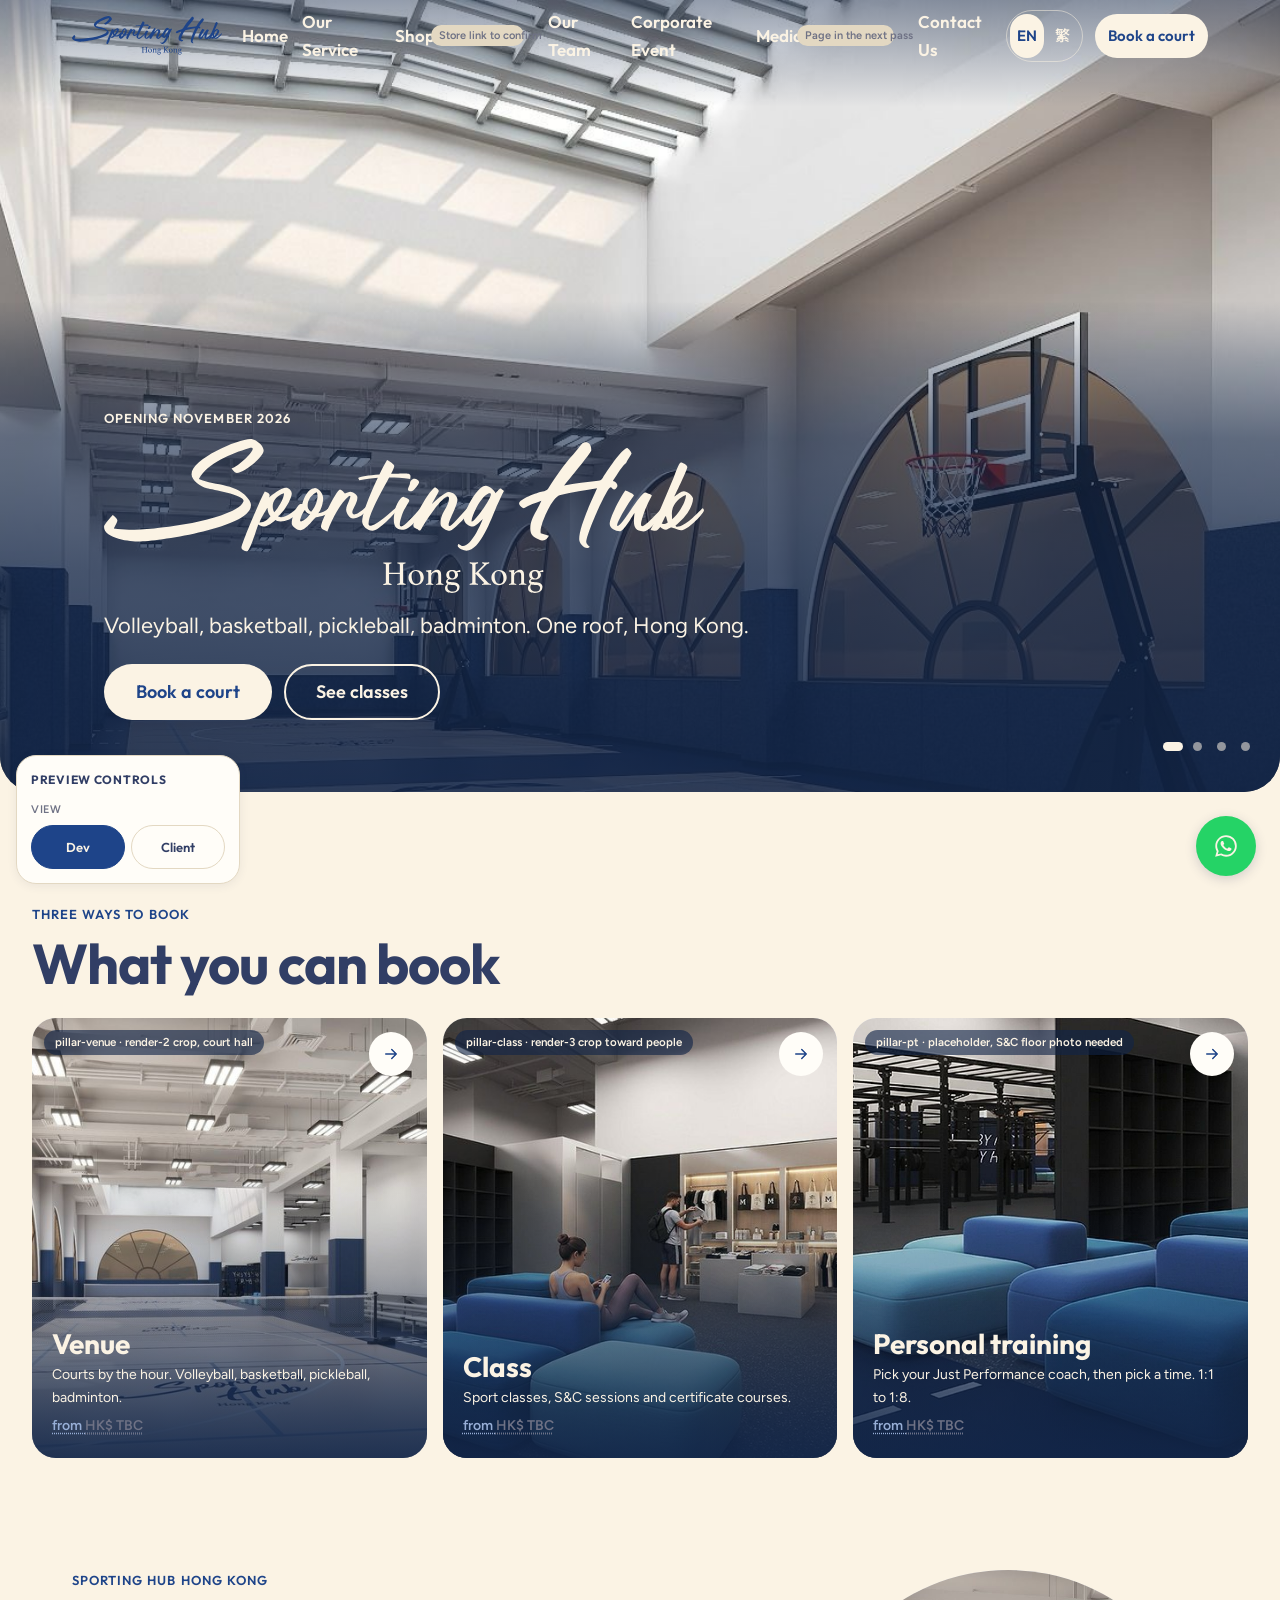
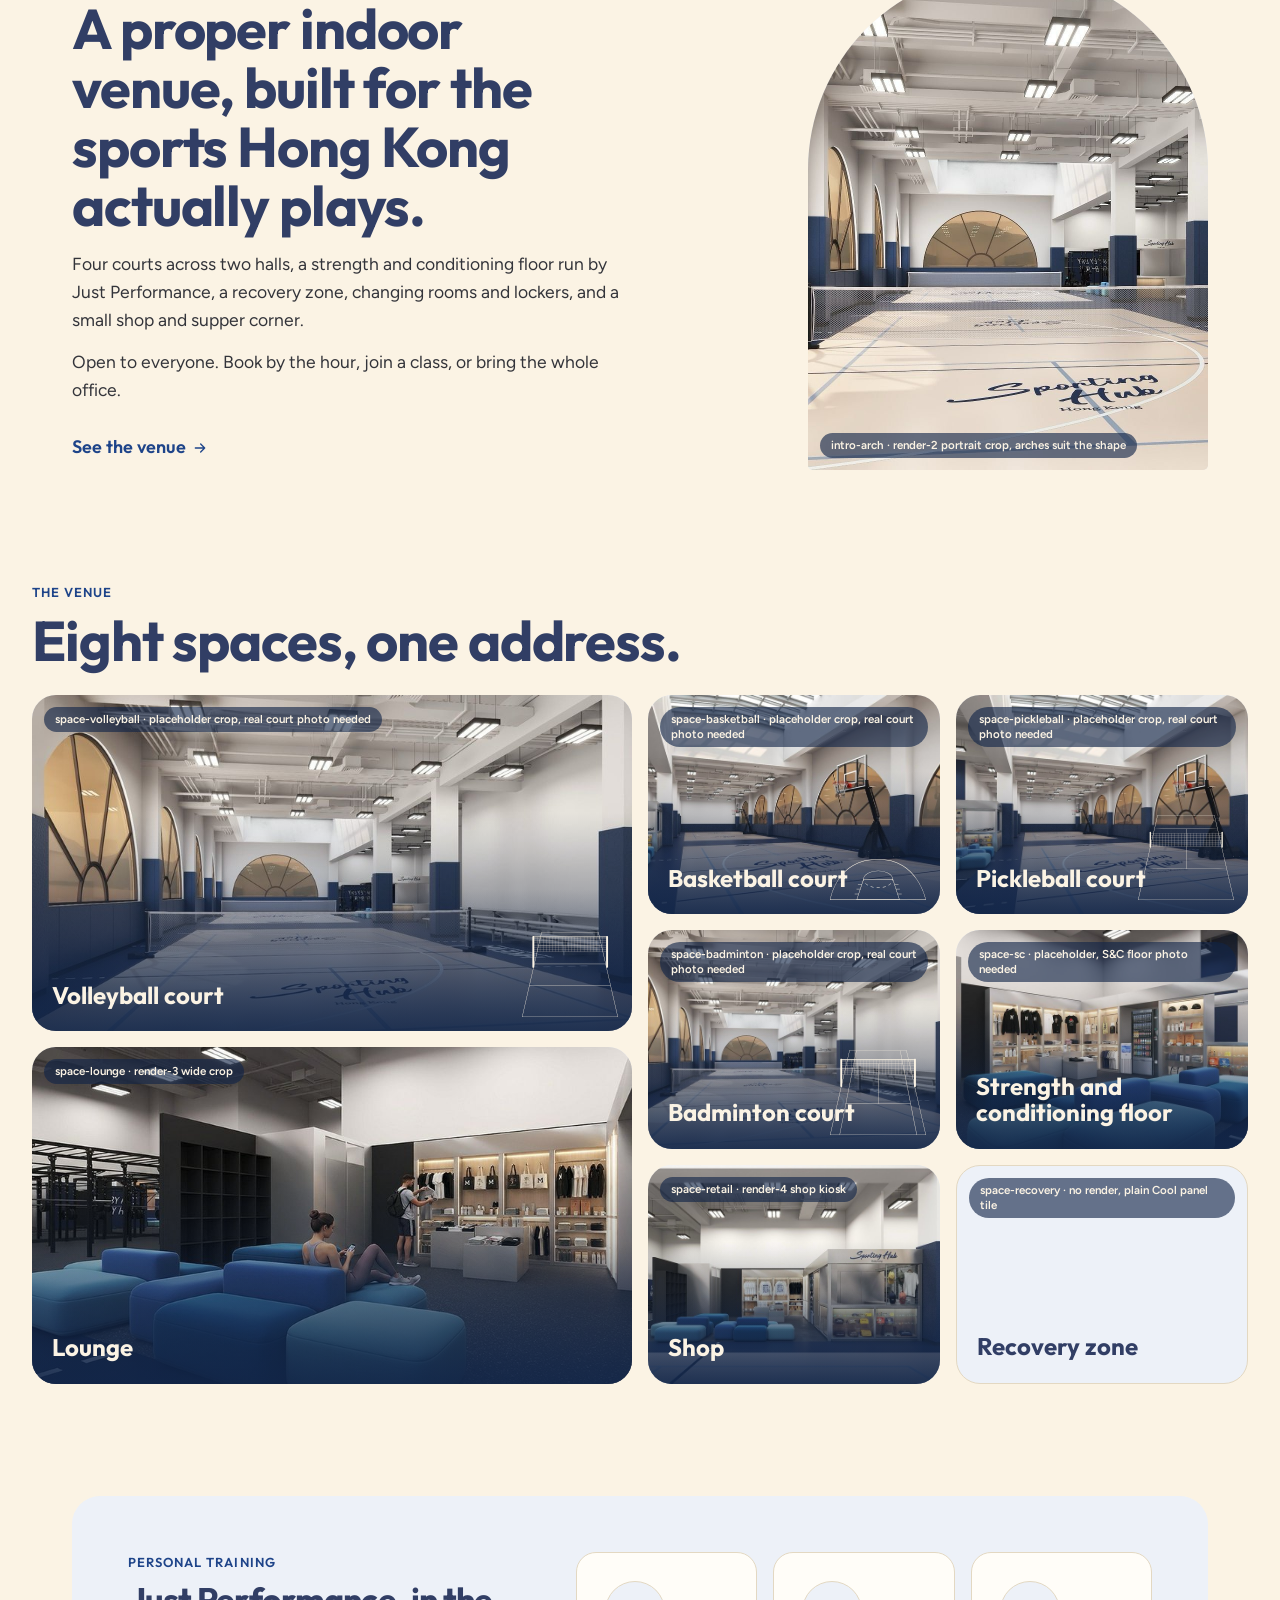
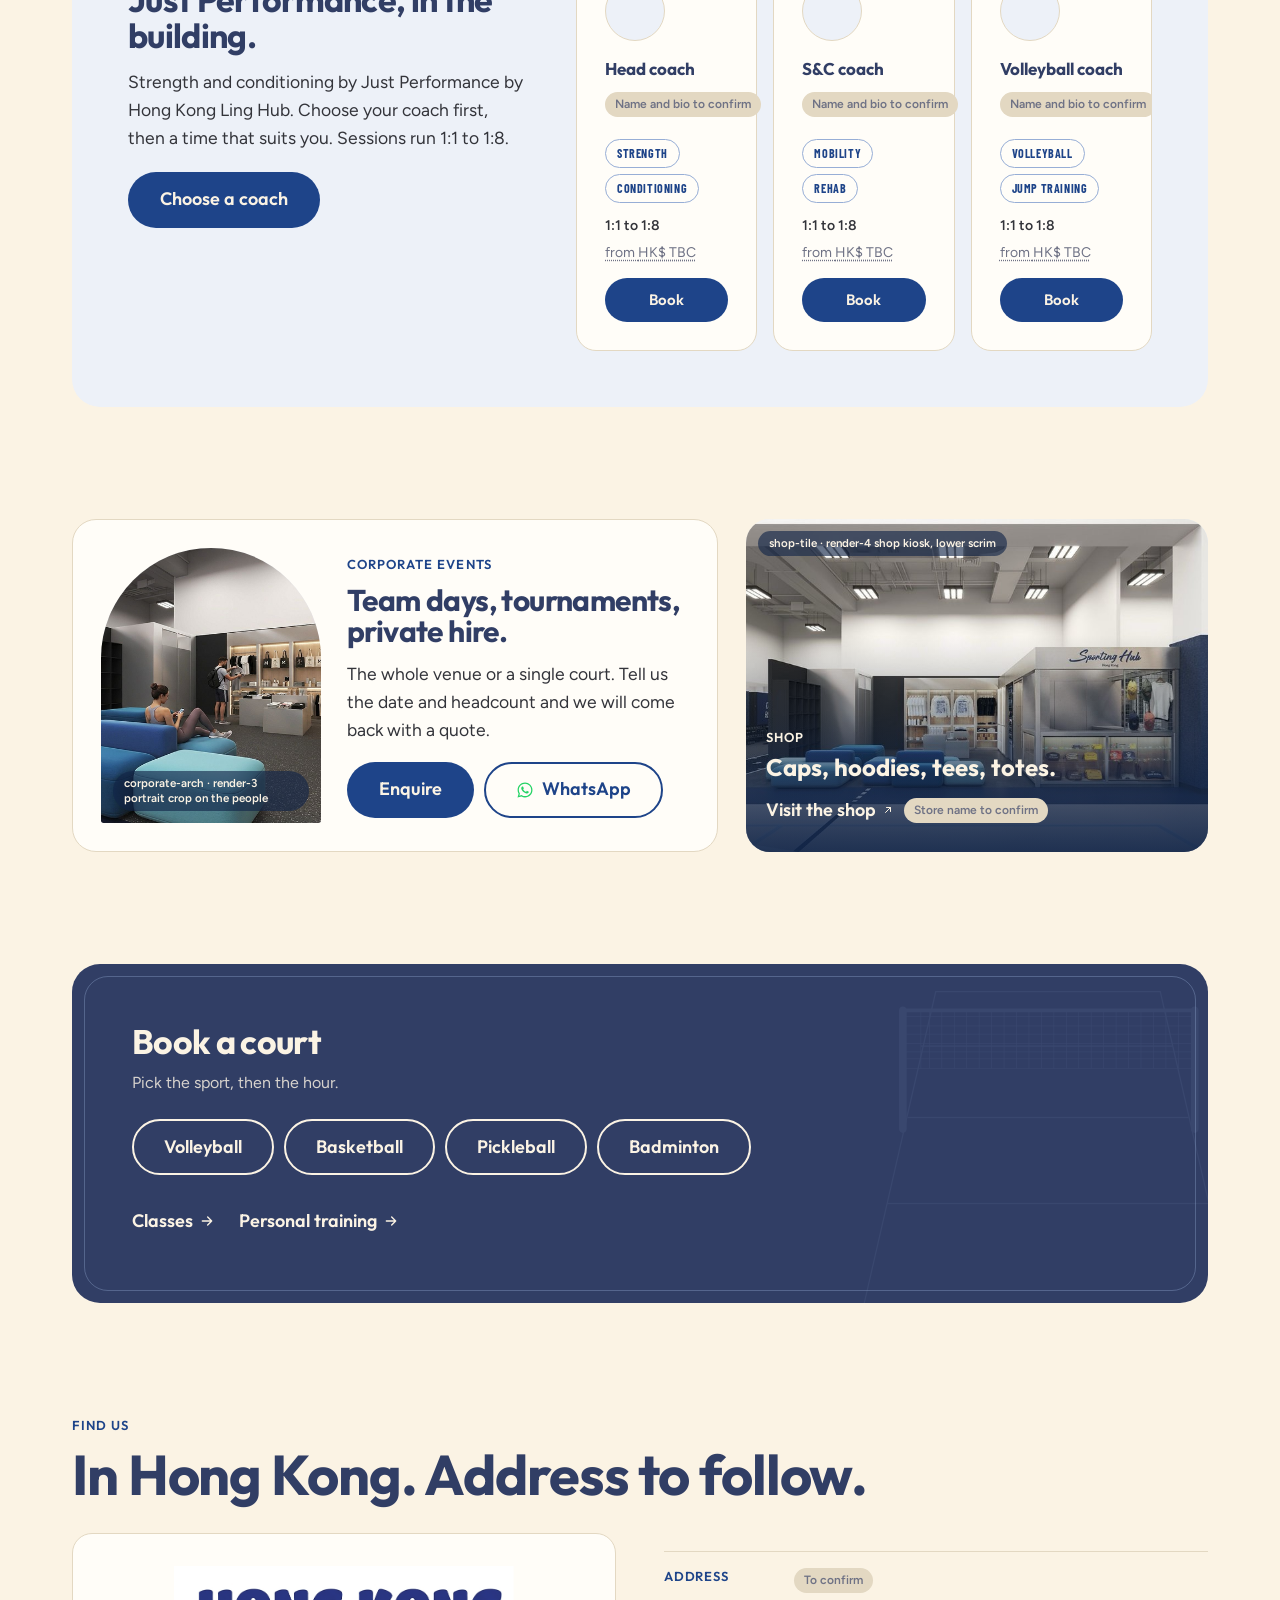
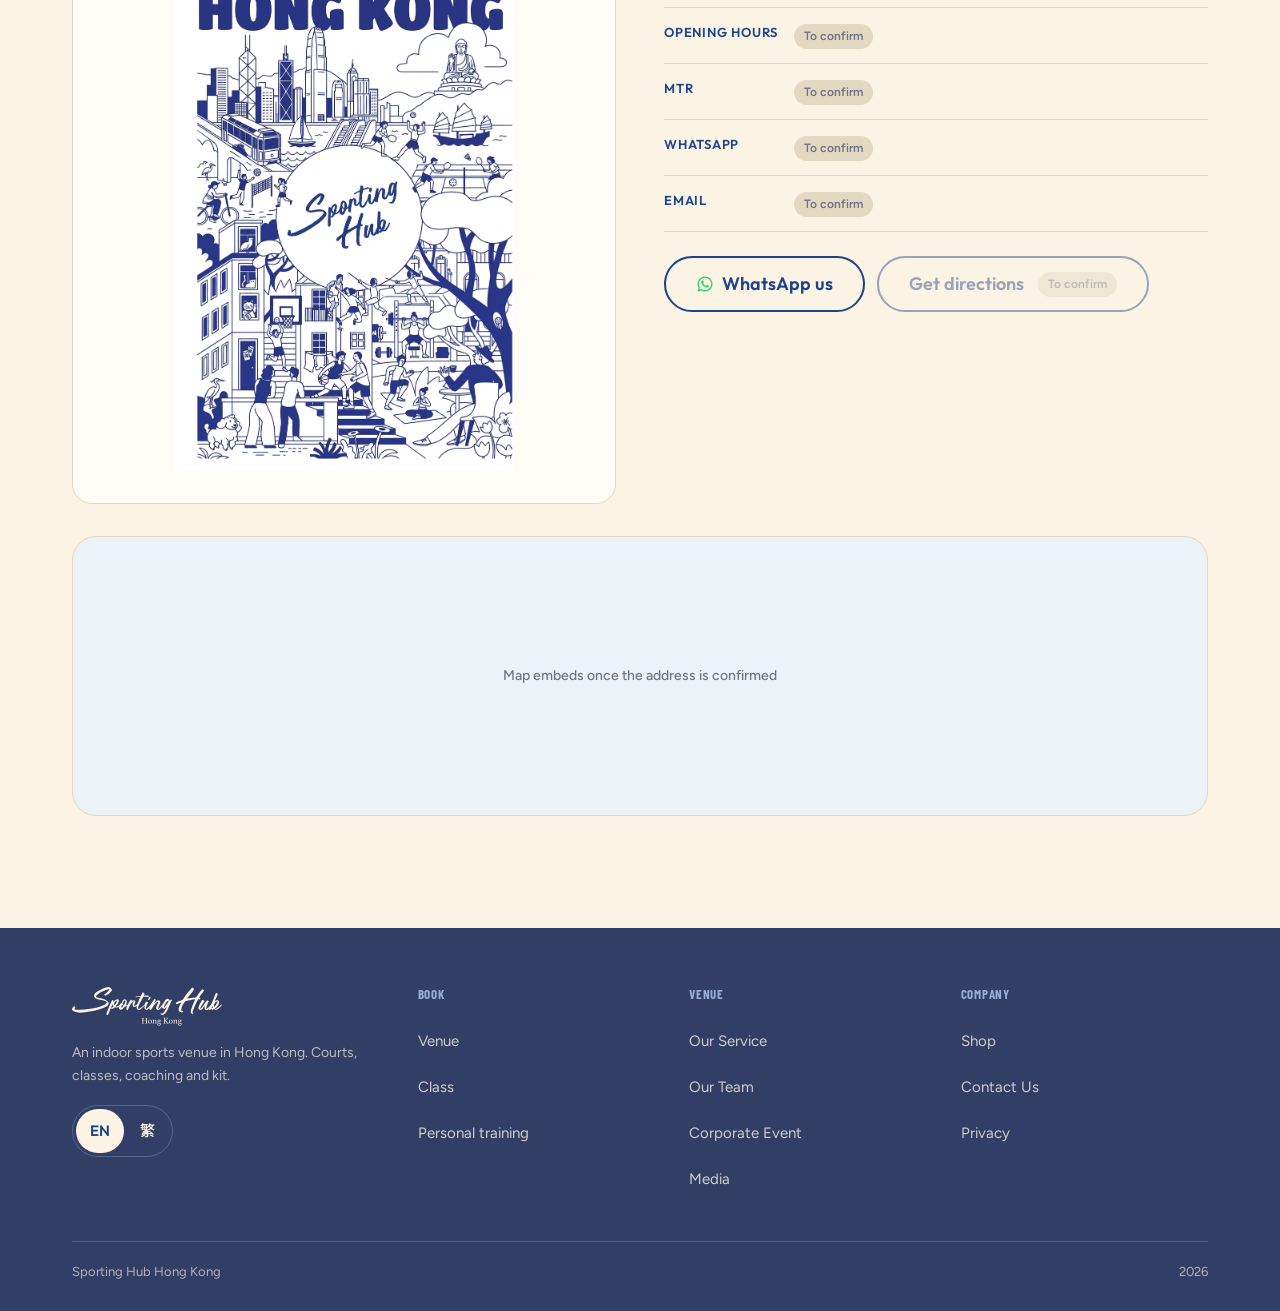
==== index.html @ e2472116 "Shared dev/client view across pages, ?view=client link switch, hide change-request callouts in clien" ====
<!DOCTYPE html>
<html lang="en" data-view="dev">
<head>
<meta charset="utf-8">
<meta name="viewport" content="width=device-width, initial-scale=1, viewport-fit=cover">
<title>Sporting Hub Hong Kong</title>
<meta name="description" content="An indoor sports venue in Hong Kong. Book volleyball, basketball, pickleball and badminton courts by the hour, join a class, or train with a Just Performance coach.">
<link rel="preconnect" href="https://fonts.googleapis.com">
<link rel="preconnect" href="https://fonts.gstatic.com" crossorigin>
<link href="https://fonts.googleapis.com/css2?family=Outfit:wght@600;700;800&amp;family=Figtree:wght@400;500;600&amp;family=Barlow+Condensed:wght@600;700&amp;family=EB+Garamond:wght@400;500&amp;family=Noto+Sans+TC:wght@400;500;700;900&amp;family=Noto+Serif+TC:wght@400&amp;display=swap" rel="stylesheet">
<link rel="stylesheet" href="tokens.css">
<link rel="stylesheet" href="site.css">
<link rel="alternate" hreflang="en" href="index.html">
<link rel="alternate" hreflang="zh-Hant" href="index.html">
<link rel="alternate" hreflang="x-default" href="index.html">
</head>
<body class="page-home">

<header class="nav" id="siteNav">
  <div class="wrap">
    <a class="nav-lockup" href="index.html" aria-label="Sporting Hub Hong Kong, home"><svg data-name="Layer 2" xmlns="http://www.w3.org/2000/svg" viewBox="0 0 157.51 40.43">
  <defs>
    <style>
      .cls-1 {
        fill: currentColor;
      }
    </style>
  </defs>
  <g data-name="Layer 1">
    <g>
      <g>
        <g>
          <path class="cls-1" d="M3.51,21.42c0,.39-.72,1.65-.93,2.1,1.35.15,2.61.3,3.99.3,7.17,0,22.56-1.92,28.62-5.82.51-.33,1.44-1.2,1.44-1.86,0-1.53-8.19-2.91-9.63-3.24-1.62-.36-4.02-2.04-4.02-3.66,0-3.96,12.15-9.24,15.45-9.24,1.41,0,3.48,1.71,3.48,3.03,0,1.77-5.31,5.88-7.05,5.88-.48,0-1.11-.81-1.38-1.17,1.86-.3,7.98-6.39,4.53-5.31-4.5,1.35-10.8,3.84-13.11,8.07,4.44,1.89,10.38,1.05,13.29,5.64.21.39.39.81.39,1.26,0,5.94-24.66,9.51-29.4,9.51-2.04,0-9.18-.69-9.18-3.9,0-.54,1.86-2.55,2.28-3.03.39.3,1.23.96,1.23,1.44Z"/>
          <path class="cls-1" d="M43.32,15.39c.78-.78,3.3-2.58,4.44-2.58.72,0,1.53.72,1.53,1.53,0,.87-1.23,3.99-3.63,5.97,1.53.99,4.5-1.47,5.37-2.61.42.12.72.72.15,1.38-2.61,3.06-5.64,2.76-6.18,2.16-.63.57-2.04,1.74-3.21,1.74-.45,0-.87-.33-1.29-.54-.39,1.02-2.22,7.05-3,7.05-.45,0-1.41-.39-1.41-.93,0-1.08,4.98-12.84,6.12-14.79.96.3,1.59.54,1.11,1.62ZM42.9,18.06c-.57.93-1.98,3.21-2.04,3.84,1.32-.03,2.19-.87,2.85-1.65-.75-.72-.75-1.92-.81-2.19ZM47.25,14.37v-.12c-2.97.96-3.42,3.39-2.58,5.01.87-.84,2.58-3.66,2.58-4.89Z"/>
          <path class="cls-1" d="M59.28,17.73c.27.15.3.36.33.69.09,1.29-3.06,2.13-3.9,2.13-.48.06-2.52,3.3-4.14,3.42-.72.06-2.22-.99-2.28-1.71-.12-1.65,1.5-5.28,2.31-5.22.27.03.42.15.48-.09.42-1.56,1.41-3.9,3.15-4.05,1.11-.09,2.22,1.47,2.28,2.46.06.96-.18,2.79-1.26,4.14.93-.06,2.28-.69,3.03-1.77ZM52.74,18.63c-.39.33-1.38,2.46-1.23,2.91.15.42,1.65-.42,2.58-1.83-.54-.09-1.17-.51-1.35-1.08ZM55.89,14.01c-1.86.6-3.54,3.87-1.5,5.1,1.11-1.35,2.07-3.39,1.5-5.1Z"/>
          <path class="cls-1" d="M69.12,18.57c-.66,1.08-2.43,2.31-3.75,2.31-.9,0-1.74-1.32-1.8-2.25-.03-.81.42-1.56.72-2.34.54-1.26.51-1.68-.03-1.23-2.82,2.16-5.4,8.43-5.58,9.24-.54-.3-1.68-.6-1.71-1.29-.09-1.32,4.17-9.72,4.98-9.72.36,0,1.08.78,1.29,1.05.36-.12,1.08-.48,1.44-.48.6,0,1.8.75,1.83,1.38.09,1.08-.81,2.46-1.17,3.36-.54,1.38.36,2.16,3.63-.96.3.36.42.54.15.93Z"/>
          <path class="cls-1" d="M74.85,10.11c-1.98,3.75-5.46,9.75-5.4,12.15,0,.57.45.6.84.48,1.86-.6,5.52-3.96,6.72-5.01l.3.42c-.93,1.38-5.13,5.91-6.81,5.91-1.29,0-2.7-1.08-2.73-2.4-.06-1.95,2.13-7.29,4.11-11.46-1.65.12-3.24.33-4.86.6l-.3-.54c.36-.39,2.85-.72,5.58-.93.78-1.65,1.53-3.03,2.01-3.84.69.36,1.86,1.08,1.89,1.59,0,.3-.33,1.05-.84,2.07,1.77-.09,3.27-.12,3.84-.12.81.03,1.32.12,1.26.9,0,.18-.03.39-.09.57-2.01-.3-3.78-.39-5.52-.39Z"/>
          <path class="cls-1" d="M78.54,15.15c.57.27,1.89.51,1.53,1.23-.96,1.71-1.5,2.28-2.07,4.32-1.65,5.37,2.91-.15,5.55-3.06.27.09.24.09.48.24-.51,1.62-3.54,5.94-5.4,5.94-.63,0-1.11-.09-1.5-.27-1.35-.63-1.05-2.76-.93-3.9.21-1.8.9-3.18,1.68-4.05.27-.27.51-.42.66-.45ZM81.42,10.44c.51,0,1.29.39,1.29.9,0,.45-1.5,2.4-2.01,2.4-1.83,0-.36-1.35-.36-2.19,0-.45.54-1.11,1.08-1.11Z"/>
          <path class="cls-1" d="M83.55,23.16c-.18.3-.33.87-.69.87-.09,0-.18-.06-.27-.09-.3-.45-1.38-.51-1.38-1.23,0-1.89,4.05-9.06,5.67-10.05.27.06,1.02.63,1.02,1.02,0,.24-1.65,3.06-1.8,3.36.93-.9,3.33-3.15,4.44-3.15.96,0,2.25.96,2.25,2.04,0,1.53-2.31,5.46-2.31,6.54,0,1.53,2.43-1.71,5.37-4.86.3.18.51.33.51.72,0,.84-4.59,5.76-5.58,5.76-.84,0-2.4-.81-2.43-1.8-.12-2.82,2.01-4.26,2.22-6.57,0-2.19-3.57,1.74-7.02,7.44Z"/>
          <path class="cls-1" d="M94.26,28.11c2.16,0,4.53-5.4,5.19-7.08-.69.54-1.71,1.95-2.64,1.95-.99,0-2.31-.93-2.31-1.98,0-2.07,3.48-8.7,5.73-8.7.81,0,2.28,1.17,2.55,1.92.18-.09,1.05-1.2,1.23-1.2.3,0,.75.48.99.66-.51.9-1.68,3.51-2.1,4.44-1.2,2.64-4.08,11.19-7.77,11.19-.57,0-2.28-.63-2.28-1.29,0-.15.12-.36.18-.48.36.15.84.57,1.23.57ZM100.92,14.34c-1.83.75-4.17,5.19-4.44,7.11-.15,1.86,7.26-8.49,4.44-7.11Z"/>
        </g>
        <g>
          <path class="cls-1" d="M125.54,1.19c.93-.71,2.39-.36,2.39,1.74,0,.63-6.18,8.07-7.14,9.27,2.76-.54,6.15-.96,8.94-1.26.6-.06.93-.27,1.23-.78.75-1.29,5.04-7.74,6.39-7.8.36.15,1.14,1.05,1.14,1.47,0,.21-1.23,1.98-1.44,2.52-.78.27-2.85,3.78-3.45,4.68.66.09,1.5.96,1.05,1.65-.3.48-.45.57-.66.57-.42,0-.72-.6-.99-.6-.96,0-6.39,12.3-6.39,14.43,0,.42.63.96.93,1.23-.18.18-.42.33-.72.33-.93,0-2.07-1.35-2.07-2.31,0-3.27,3.24-10.17,4.71-13.38-3,.42-6.66,1.14-9.63,1.74-2.01.42-4.2,5.61-4.8,7.5-.21.69-.42,1.35-.42,2.07l.03.51,2.16.66c-.33.6-.84,1.23-1.59,1.23-.36,0-.69-.15-1.02-.3-1.62-.81-2.28-1.14-2.28-3.09,0-2.37,2.04-4.83,2.91-7.05-1.56.6-3.21,1.02-4.59,1.98-.57-.15-.93-.57-1.23-1.08-.45-1.23,4.74-3.06,6.15-3.33.54-.09,1.17-.36,1.47-.81,2.16-3.3,3.97-6.08,6.61-8.96l2.31-2.83Z"/>
          <path class="cls-1" d="M143.83,14.81c-1.08,1.98-1.95,3.93-2.55,6.09-1.47,4.86,2.79-.36,5.28-2.82.27.09.24.09.48.24-.51,1.62-3.54,5.94-5.4,5.94-2.76,0-2.7-1.86-2.37-4.86-.69.93-2.76,4.83-3.9,4.83-1.05,0-2.61-.72-2.61-1.89,0-1.86,3.03-7.41,4.08-8.82,2.04.72,2.4,1.2,2.25,1.41-2.94,4.02-5.46,8.91-3.9,7.74,1.11-.63,5.7-8.46,6.81-8.61.33,0,1.62.54,1.83.75Z"/>
          <path class="cls-1" d="M157.51,18.74c-.57,1.44-4.41,5.22-6.06,5.22-.87,0-2.13-.81-2.76-.69-.33.06-.81.54-1.17.54-.63,0-1.11-.36-1.47-.69-.39.39-.75.99-1.35.99-.42,0-.81-.18-1.2-.21.15-.57.45-.87.69-1.38,1.92-4.05,3.6-8.28,5.37-12.39.27-.63,1.32-3.96,1.89-3.96.51,0,1.68.66,1.68,1.23,0,.66-2.88,6.57-3.39,7.71.6-.42,1.77-1.41,2.49-1.41.78,0,2.4,1.11,2.4,1.95,0,2.49-2.64,5.61-4.59,7.05.06.18.21.36.42.36,2.01,0,5.34-3.51,6.66-4.86.3.12.27.21.39.54ZM147.55,20.33l-.18-.03-.96,1.98c.54.06,1.05.03,1.59-.36-.15-.54-.33-1.05-.45-1.59ZM152.77,14.69c-2.01.69-3.69,2.79-3.69,4.8,0,.51.06,1.05.06,1.56,1.35-1.02,3.66-4.29,3.63-6.36Z"/>
        </g>
      </g>
      <g>
        <path class="cls-1" d="M78.5,37.64c0,.12.04.2.12.25s.23.09.47.14c.06.01.09.05.09.13,0,.05,0,.1-.02.16-.15-.01-.33-.02-.53-.03-.2,0-.38-.01-.55-.01s-.34,0-.53.01c-.19,0-.37.02-.55.03-.01-.06-.02-.11-.02-.16,0-.07.03-.11.09-.13.22-.04.38-.09.46-.13s.13-.13.13-.25v-2.18h-2.83v2.18c0,.12.04.2.12.25.08.04.23.09.47.14.07.01.1.05.1.13,0,.05,0,.1-.02.16-.16-.01-.34-.02-.54-.03-.2,0-.39-.01-.55-.01s-.35,0-.53.01c-.19,0-.37.02-.56.03-.01-.06-.02-.11-.02-.16,0-.07.03-.11.09-.13.23-.04.38-.09.47-.13.08-.05.13-.13.13-.25v-4.57c0-.06,0-.11-.02-.15-.02-.04-.04-.07-.09-.1-.04-.03-.1-.06-.18-.08-.08-.02-.17-.04-.29-.07-.06,0-.09-.05-.09-.14,0-.04,0-.09.02-.15.15.01.32.02.52.03.2,0,.38.01.54.01s.34,0,.53-.01c.19,0,.37-.02.55-.03.01.06.02.11.02.15,0,.08-.03.13-.09.14-.23.04-.39.08-.46.14-.08.05-.11.14-.11.26v2.02h2.83v-2.02c0-.1-.04-.18-.11-.25-.07-.06-.23-.11-.46-.15-.07,0-.1-.05-.1-.14,0-.04,0-.09.02-.15.15.01.33.02.53.03.2,0,.38.01.54.01s.34,0,.52-.01c.18,0,.37-.02.55-.03.01.06.02.11.02.15,0,.08-.03.13-.09.14-.23.04-.39.08-.46.14-.08.05-.11.14-.11.26v4.57Z"/>
        <path class="cls-1" d="M79.93,36.37c0-.28.05-.54.16-.78.1-.25.25-.46.43-.64.18-.18.39-.32.63-.43.24-.1.51-.16.79-.16s.56.05.81.15c.25.1.46.24.63.41.18.17.31.39.41.63s.15.52.15.81-.05.54-.16.79c-.1.24-.25.45-.43.63-.18.18-.39.32-.63.43-.24.1-.51.16-.79.16s-.56-.05-.81-.15c-.25-.1-.46-.24-.63-.41-.18-.17-.32-.38-.41-.63-.1-.25-.15-.52-.15-.82ZM80.77,36.07c0,.22.02.45.07.68.05.23.12.45.22.63.1.19.23.35.38.47.16.12.34.18.57.18.34,0,.61-.12.8-.36s.28-.55.28-.93c0-.22-.02-.45-.07-.7-.04-.24-.12-.46-.22-.67s-.23-.37-.39-.5c-.16-.13-.36-.2-.59-.2-.32,0-.57.11-.77.33-.19.22-.29.57-.29,1.05Z"/>
        <path class="cls-1" d="M88.52,37.76c0,.09.05.16.16.2.11.04.23.08.36.1.05.01.08.05.08.11,0,.04,0,.08-.02.14-.16-.01-.31-.02-.46-.03-.15,0-.31-.01-.49-.01-.16,0-.32,0-.48.01-.16,0-.32.02-.47.03-.01-.06-.02-.11-.02-.14,0-.06.03-.1.08-.11.13-.02.24-.06.34-.1s.15-.11.15-.2v-1.76c0-.15,0-.29-.03-.41-.02-.13-.05-.24-.1-.33s-.12-.17-.21-.22c-.09-.05-.2-.08-.34-.08-.15,0-.3.03-.44.08-.14.05-.27.13-.38.22-.11.1-.2.22-.26.36-.07.14-.1.31-.1.5v1.64c0,.09.05.16.16.2s.22.08.34.1c.05.01.08.05.08.11,0,.04,0,.08-.02.14-.16-.01-.31-.02-.46-.03-.15,0-.31-.01-.48-.01s-.34,0-.5.01c-.16,0-.31.02-.46.03-.01-.06-.02-.11-.02-.14,0-.06.03-.1.08-.11.13-.02.25-.06.36-.1.11-.04.16-.12.16-.21v-2.45c0-.18-.03-.31-.09-.39s-.2-.13-.41-.14c-.08-.01-.12-.05-.12-.13,0-.03,0-.07.02-.12.08,0,.19,0,.33-.01s.26-.02.35-.03c.14-.02.26-.05.37-.08.11-.03.19-.04.24-.04.08,0,.13.04.13.13,0,.08,0,.18-.03.3s-.03.27-.03.46c.26-.29.5-.51.74-.67.24-.16.49-.23.78-.23.36,0,.64.11.82.32.18.21.27.51.27.89v2.19Z"/>
        <path class="cls-1" d="M90.19,38.08c-.26-.15-.39-.37-.39-.65,0-.3.2-.55.59-.74-.17-.1-.3-.24-.4-.41-.1-.17-.15-.38-.15-.63,0-.17.04-.33.12-.49.08-.16.19-.29.33-.41.14-.12.3-.21.47-.28.18-.07.36-.1.56-.1.3,0,.54.04.72.11.18.07.34.16.47.27l.89-.39c.07.04.11.1.14.17.03.07.04.13.04.19,0,.13-.04.2-.13.2h-.32c-.11,0-.25,0-.41.04.14.19.22.41.22.68,0,.19-.04.36-.13.51s-.2.29-.34.4-.31.2-.51.26c-.2.06-.41.09-.63.09-.13,0-.25,0-.36-.02-.11-.01-.22-.04-.32-.08-.16.07-.26.14-.32.22s-.09.14-.09.21c0,.05.01.09.04.14.03.04.09.08.17.12.08.03.19.06.34.08.15.02.33.03.56.03.27,0,.52.02.77.06.24.04.45.11.63.21.18.1.33.22.43.38.1.16.16.35.16.57,0,.25-.05.47-.15.67-.1.2-.24.37-.41.51-.18.14-.39.25-.64.32s-.52.11-.81.11c-.56,0-1-.1-1.32-.31-.32-.2-.48-.53-.48-.98,0-.13.02-.25.06-.37.04-.11.09-.21.16-.3s.14-.17.22-.23c.08-.07.16-.12.23-.16ZM90.4,38.19c-.14.14-.23.31-.24.52,0,.05,0,.1,0,.14v.15c0,.13.04.25.1.38.06.13.15.24.26.33.11.1.25.17.42.23s.36.09.59.09c.41,0,.72-.09.9-.27.19-.18.28-.41.28-.68,0-.11-.02-.22-.07-.31-.05-.1-.13-.18-.24-.25-.11-.07-.26-.12-.45-.16-.19-.04-.42-.06-.69-.06-.16,0-.31,0-.45-.03s-.28-.05-.39-.09ZM91.42,36.6c.22,0,.4-.07.53-.22.13-.14.2-.34.2-.59,0-.13-.01-.26-.04-.39s-.07-.25-.14-.35c-.07-.11-.15-.19-.27-.26-.11-.07-.25-.1-.42-.1-.21,0-.38.07-.5.21-.12.14-.18.33-.18.57,0,.14.01.27.04.41.03.13.07.26.14.36s.15.2.25.26c.1.07.24.1.39.1Z"/>
        <path class="cls-1" d="M97.53,35.36v2.28c0,.12.04.2.11.25.07.05.21.09.42.13.03,0,.05.02.07.04.02.02.03.05.03.1,0,.04,0,.09-.02.15-.19-.01-.38-.02-.55-.03-.17,0-.34-.01-.49-.01s-.33,0-.53.01c-.2,0-.38.02-.56.03-.01-.06-.02-.11-.02-.14,0-.08.03-.13.09-.14.23-.05.38-.09.47-.14.08-.04.13-.13.13-.25v-4.58c0-.12-.04-.21-.13-.26-.08-.05-.24-.09-.47-.13-.06,0-.09-.06-.09-.15,0-.04,0-.08.02-.14.17.01.36.02.56.03.2,0,.37.01.52.01s.33,0,.52-.01c.19,0,.38-.02.58-.03.01.06.02.11.02.14,0,.09-.03.14-.09.15-.23.04-.38.08-.47.13s-.13.14-.13.26v2.18l2.09-2.07s.07-.08.09-.12.04-.09.04-.14c0-.07-.03-.12-.1-.15s-.16-.06-.27-.08c-.06,0-.09-.06-.09-.16,0-.04,0-.08.02-.14.17.01.35.02.52.03.17,0,.33.01.48.01.13,0,.27,0,.42-.01.15,0,.28-.02.4-.03.01.06.02.11.02.14,0,.1-.03.15-.1.17-.13.02-.26.06-.37.11-.11.05-.23.12-.33.23l-2.02,2,2.46,2.65c.1.11.2.19.31.23.1.05.22.08.37.11.07,0,.11.06.11.15,0,.04,0,.09-.02.15-.19-.01-.39-.02-.61-.03-.22,0-.41-.01-.58-.01s-.35,0-.53.01c-.19,0-.38.02-.58.03-.01-.06-.02-.11-.02-.14,0-.09.03-.14.1-.14.27-.02.4-.1.4-.23,0-.06-.03-.12-.09-.18l-2.1-2.25Z"/>
        <path class="cls-1" d="M101.7,36.37c0-.28.05-.54.16-.78.1-.25.25-.46.43-.64.18-.18.39-.32.63-.43.24-.1.51-.16.79-.16s.56.05.81.15c.25.1.46.24.63.41.18.17.31.39.41.63s.15.52.15.81-.05.54-.16.79c-.1.24-.25.45-.43.63-.18.18-.39.32-.63.43-.24.1-.51.16-.79.16s-.56-.05-.81-.15c-.25-.1-.46-.24-.63-.41-.18-.17-.32-.38-.41-.63-.1-.25-.15-.52-.15-.82ZM102.55,36.07c0,.22.02.45.07.68.05.23.12.45.22.63.1.19.23.35.38.47.16.12.34.18.57.18.34,0,.61-.12.8-.36s.28-.55.28-.93c0-.22-.02-.45-.07-.7-.04-.24-.12-.46-.22-.67s-.23-.37-.39-.5c-.16-.13-.36-.2-.59-.2-.32,0-.57.11-.77.33-.19.22-.29.57-.29,1.05Z"/>
        <path class="cls-1" d="M110.29,37.76c0,.09.05.16.16.2.11.04.23.08.36.1.05.01.08.05.08.11,0,.04,0,.08-.02.14-.16-.01-.31-.02-.46-.03-.15,0-.31-.01-.49-.01-.16,0-.32,0-.48.01-.16,0-.32.02-.47.03-.01-.06-.02-.11-.02-.14,0-.06.03-.1.08-.11.13-.02.24-.06.34-.1s.15-.11.15-.2v-1.76c0-.15,0-.29-.03-.41-.02-.13-.05-.24-.1-.33s-.12-.17-.21-.22c-.09-.05-.2-.08-.34-.08-.15,0-.3.03-.44.08-.14.05-.27.13-.38.22-.11.1-.2.22-.26.36-.07.14-.1.31-.1.5v1.64c0,.09.05.16.16.2s.22.08.34.1c.05.01.08.05.08.11,0,.04,0,.08-.02.14-.16-.01-.31-.02-.46-.03-.15,0-.31-.01-.48-.01s-.34,0-.5.01c-.16,0-.31.02-.46.03-.01-.06-.02-.11-.02-.14,0-.06.03-.1.08-.11.13-.02.25-.06.36-.1.11-.04.16-.12.16-.21v-2.45c0-.18-.03-.31-.09-.39s-.2-.13-.41-.14c-.08-.01-.12-.05-.12-.13,0-.03,0-.07.02-.12.08,0,.19,0,.33-.01s.26-.02.35-.03c.14-.02.26-.05.37-.08.11-.03.19-.04.24-.04.08,0,.13.04.13.13,0,.08,0,.18-.03.3s-.03.27-.03.46c.26-.29.5-.51.74-.67.24-.16.49-.23.78-.23.36,0,.64.11.82.32.18.21.27.51.27.89v2.19Z"/>
        <path class="cls-1" d="M111.96,38.08c-.26-.15-.39-.37-.39-.65,0-.3.2-.55.59-.74-.17-.1-.3-.24-.4-.41-.1-.17-.15-.38-.15-.63,0-.17.04-.33.12-.49.08-.16.19-.29.33-.41.14-.12.3-.21.47-.28.18-.07.36-.1.56-.1.3,0,.54.04.72.11.18.07.34.16.47.27l.89-.39c.07.04.11.1.14.17.03.07.04.13.04.19,0,.13-.04.2-.13.2h-.32c-.11,0-.25,0-.41.04.14.19.22.41.22.68,0,.19-.04.36-.13.51s-.2.29-.34.4-.31.2-.51.26c-.2.06-.41.09-.63.09-.13,0-.25,0-.36-.02-.11-.01-.22-.04-.32-.08-.16.07-.26.14-.32.22s-.09.14-.09.21c0,.05.01.09.04.14.03.04.09.08.17.12.08.03.19.06.34.08.15.02.33.03.56.03.27,0,.52.02.77.06.24.04.45.11.63.21.18.1.33.22.43.38.1.16.16.35.16.57,0,.25-.05.47-.15.67-.1.2-.24.37-.41.51-.18.14-.39.25-.64.32s-.52.11-.81.11c-.56,0-1-.1-1.32-.31-.32-.2-.48-.53-.48-.98,0-.13.02-.25.06-.37.04-.11.09-.21.16-.3s.14-.17.22-.23c.08-.07.16-.12.23-.16ZM112.18,38.19c-.14.14-.23.31-.24.52,0,.05,0,.1,0,.14v.15c0,.13.04.25.1.38.06.13.15.24.26.33.11.1.25.17.42.23s.36.09.59.09c.41,0,.72-.09.9-.27.19-.18.28-.41.28-.68,0-.11-.02-.22-.07-.31-.05-.1-.13-.18-.24-.25-.11-.07-.26-.12-.45-.16-.19-.04-.42-.06-.69-.06-.16,0-.31,0-.45-.03s-.28-.05-.39-.09ZM113.19,36.6c.22,0,.4-.07.53-.22.13-.14.2-.34.2-.59,0-.13-.01-.26-.04-.39s-.07-.25-.14-.35c-.07-.11-.15-.19-.27-.26-.11-.07-.25-.1-.42-.1-.21,0-.38.07-.5.21-.12.14-.18.33-.18.57,0,.14.01.27.04.41.03.13.07.26.14.36s.15.2.25.26c.1.07.24.1.39.1Z"/>
      </g>
    </g>
  </g>
</svg></a>
    <nav class="nav-items">
      <a href="index.html" data-str="nav.home"></a>
      <a href="#pillars" data-str="nav.service"></a>
      <span class="nav-item-wrap"><a href="#" data-str="nav.shop"><svg class="out" viewBox="0 0 24 24" fill="none" aria-hidden="true"><path d="M7 17L17 7M9 7h8v8" stroke="currentColor" stroke-width="2" stroke-linecap="round" stroke-linejoin="round"/></svg></a><span class="tbc" data-str="nav.shopTbc"></span></span>
      <a href="#jp" data-str="nav.team"></a>
      <a href="#corporate" data-str="nav.corporate"></a>
      <span class="nav-item-wrap"><a href="#" data-str="nav.media"></a><span class="tbc" data-str="nav.mediaTbc"></span></span>
      <a href="#find" data-str="nav.contact"></a>
    </nav>
    <div class="nav-right">
      <div class="lang-toggle" role="group" data-str-aria="nav.lang_aria">
        <button type="button" data-lang="en" aria-pressed="true">EN</button><button type="button" data-lang="zh" aria-pressed="false">繁</button>
      </div>
      <a class="btn book-pill" href="booking.html" data-str="cta.book"></a>
      <button type="button" class="nav-burger" id="burger" data-str-aria="nav.menu_aria" aria-expanded="false"><i></i><i></i><i></i></button>
    </div>
  </div>
</header>

<div class="drawer-scrim" id="drawerScrim"></div>
<nav class="drawer" id="drawer" data-str-aria="nav.menu_aria">
  <button type="button" class="drawer-x" id="drawerX" data-str-aria="nav.closeAria">&times;</button>
  <a href="index.html" data-str="nav.home"></a>
  <a href="#pillars" data-str="nav.service"></a>
  <span class="drawer-item-wrap"><a href="#" data-str="nav.shop"></a><span class="tbc" data-str="nav.shopTbc"></span></span>
  <a href="#jp" data-str="nav.team"></a>
  <a href="#corporate" data-str="nav.corporate"></a>
  <span class="drawer-item-wrap"><a href="#" data-str="nav.media"></a><span class="tbc" data-str="nav.mediaTbc"></span></span>
  <a href="#find" data-str="nav.contact"></a>
  <a class="btn btn-on-navy drawer-book" href="booking.html" data-str="cta.book"></a>
</nav>

<section class="hero hero-a" id="hero-a">
  <div class="hero-slideshow" aria-roledescription="carousel" aria-label="Venue photos">
    <div class="hero-slide is-active"><img src="assets/render-1.jpg" alt="" loading="eager"></div>
      <div class="hero-slide"><img src="assets/render-2.jpg" alt="" loading="lazy"></div>
      <div class="hero-slide"><img src="assets/render-3.jpg" alt="" loading="lazy"></div>
      <div class="hero-slide"><img src="assets/render-5.jpg" alt="" loading="lazy"></div>
    <button type="button" class="hero-arrow prev" aria-label="Previous photo"><svg viewBox="0 0 24 24" fill="none" aria-hidden="true"><path d="M15 6l-6 6 6 6" stroke="currentColor" stroke-width="2" stroke-linecap="round" stroke-linejoin="round"/></svg></button>
    <button type="button" class="hero-arrow next" aria-label="Next photo"><svg viewBox="0 0 24 24" fill="none" aria-hidden="true"><path d="M9 6l6 6-6 6" stroke="currentColor" stroke-width="2" stroke-linecap="round" stroke-linejoin="round"/></svg></button>
    <div class="hero-dots">
      <button type="button" class="hero-dot is-active" aria-label="Slide 1"></button>
        <button type="button" class="hero-dot" aria-label="Slide 2"></button>
        <button type="button" class="hero-dot" aria-label="Slide 3"></button>
        <button type="button" class="hero-dot" aria-label="Slide 4"></button>
    </div>
    <div class="scrim-top" aria-hidden="true"></div>
    <div class="scrim">
      <div class="wrap hero-text-block">
        <p class="eyebrow on-photo" data-str="hero.eyebrow"></p>
        <h1 class="hero-lockup" aria-label="Sporting Hub Hong Kong"><svg data-name="Layer 2" xmlns="http://www.w3.org/2000/svg" viewBox="0 0 157.51 40.43" aria-hidden="true">
  <defs>
    <style>
      .cls-1 {
        fill: currentColor;
      }
    </style>
  </defs>
  <g data-name="Layer 1">
    <g>
      <g>
        <g>
          <path class="cls-1" d="M3.51,21.42c0,.39-.72,1.65-.93,2.1,1.35.15,2.61.3,3.99.3,7.17,0,22.56-1.92,28.62-5.82.51-.33,1.44-1.2,1.44-1.86,0-1.53-8.19-2.91-9.63-3.24-1.62-.36-4.02-2.04-4.02-3.66,0-3.96,12.15-9.24,15.45-9.24,1.41,0,3.48,1.71,3.48,3.03,0,1.77-5.31,5.88-7.05,5.88-.48,0-1.11-.81-1.38-1.17,1.86-.3,7.98-6.39,4.53-5.31-4.5,1.35-10.8,3.84-13.11,8.07,4.44,1.89,10.38,1.05,13.29,5.64.21.39.39.81.39,1.26,0,5.94-24.66,9.51-29.4,9.51-2.04,0-9.18-.69-9.18-3.9,0-.54,1.86-2.55,2.28-3.03.39.3,1.23.96,1.23,1.44Z"/>
          <path class="cls-1" d="M43.32,15.39c.78-.78,3.3-2.58,4.44-2.58.72,0,1.53.72,1.53,1.53,0,.87-1.23,3.99-3.63,5.97,1.53.99,4.5-1.47,5.37-2.61.42.12.72.72.15,1.38-2.61,3.06-5.64,2.76-6.18,2.16-.63.57-2.04,1.74-3.21,1.74-.45,0-.87-.33-1.29-.54-.39,1.02-2.22,7.05-3,7.05-.45,0-1.41-.39-1.41-.93,0-1.08,4.98-12.84,6.12-14.79.96.3,1.59.54,1.11,1.62ZM42.9,18.06c-.57.93-1.98,3.21-2.04,3.84,1.32-.03,2.19-.87,2.85-1.65-.75-.72-.75-1.92-.81-2.19ZM47.25,14.37v-.12c-2.97.96-3.42,3.39-2.58,5.01.87-.84,2.58-3.66,2.58-4.89Z"/>
          <path class="cls-1" d="M59.28,17.73c.27.15.3.36.33.69.09,1.29-3.06,2.13-3.9,2.13-.48.06-2.52,3.3-4.14,3.42-.72.06-2.22-.99-2.28-1.71-.12-1.65,1.5-5.28,2.31-5.22.27.03.42.15.48-.09.42-1.56,1.41-3.9,3.15-4.05,1.11-.09,2.22,1.47,2.28,2.46.06.96-.18,2.79-1.26,4.14.93-.06,2.28-.69,3.03-1.77ZM52.74,18.63c-.39.33-1.38,2.46-1.23,2.91.15.42,1.65-.42,2.58-1.83-.54-.09-1.17-.51-1.35-1.08ZM55.89,14.01c-1.86.6-3.54,3.87-1.5,5.1,1.11-1.35,2.07-3.39,1.5-5.1Z"/>
          <path class="cls-1" d="M69.12,18.57c-.66,1.08-2.43,2.31-3.75,2.31-.9,0-1.74-1.32-1.8-2.25-.03-.81.42-1.56.72-2.34.54-1.26.51-1.68-.03-1.23-2.82,2.16-5.4,8.43-5.58,9.24-.54-.3-1.68-.6-1.71-1.29-.09-1.32,4.17-9.72,4.98-9.72.36,0,1.08.78,1.29,1.05.36-.12,1.08-.48,1.44-.48.6,0,1.8.75,1.83,1.38.09,1.08-.81,2.46-1.17,3.36-.54,1.38.36,2.16,3.63-.96.3.36.42.54.15.93Z"/>
          <path class="cls-1" d="M74.85,10.11c-1.98,3.75-5.46,9.75-5.4,12.15,0,.57.45.6.84.48,1.86-.6,5.52-3.96,6.72-5.01l.3.42c-.93,1.38-5.13,5.91-6.81,5.91-1.29,0-2.7-1.08-2.73-2.4-.06-1.95,2.13-7.29,4.11-11.46-1.65.12-3.24.33-4.86.6l-.3-.54c.36-.39,2.85-.72,5.58-.93.78-1.65,1.53-3.03,2.01-3.84.69.36,1.86,1.08,1.89,1.59,0,.3-.33,1.05-.84,2.07,1.77-.09,3.27-.12,3.84-.12.81.03,1.32.12,1.26.9,0,.18-.03.39-.09.57-2.01-.3-3.78-.39-5.52-.39Z"/>
          <path class="cls-1" d="M78.54,15.15c.57.27,1.89.51,1.53,1.23-.96,1.71-1.5,2.28-2.07,4.32-1.65,5.37,2.91-.15,5.55-3.06.27.09.24.09.48.24-.51,1.62-3.54,5.94-5.4,5.94-.63,0-1.11-.09-1.5-.27-1.35-.63-1.05-2.76-.93-3.9.21-1.8.9-3.18,1.68-4.05.27-.27.51-.42.66-.45ZM81.42,10.44c.51,0,1.29.39,1.29.9,0,.45-1.5,2.4-2.01,2.4-1.83,0-.36-1.35-.36-2.19,0-.45.54-1.11,1.08-1.11Z"/>
          <path class="cls-1" d="M83.55,23.16c-.18.3-.33.87-.69.87-.09,0-.18-.06-.27-.09-.3-.45-1.38-.51-1.38-1.23,0-1.89,4.05-9.06,5.67-10.05.27.06,1.02.63,1.02,1.02,0,.24-1.65,3.06-1.8,3.36.93-.9,3.33-3.15,4.44-3.15.96,0,2.25.96,2.25,2.04,0,1.53-2.31,5.46-2.31,6.54,0,1.53,2.43-1.71,5.37-4.86.3.18.51.33.51.72,0,.84-4.59,5.76-5.58,5.76-.84,0-2.4-.81-2.43-1.8-.12-2.82,2.01-4.26,2.22-6.57,0-2.19-3.57,1.74-7.02,7.44Z"/>
          <path class="cls-1" d="M94.26,28.11c2.16,0,4.53-5.4,5.19-7.08-.69.54-1.71,1.95-2.64,1.95-.99,0-2.31-.93-2.31-1.98,0-2.07,3.48-8.7,5.73-8.7.81,0,2.28,1.17,2.55,1.92.18-.09,1.05-1.2,1.23-1.2.3,0,.75.48.99.66-.51.9-1.68,3.51-2.1,4.44-1.2,2.64-4.08,11.19-7.77,11.19-.57,0-2.28-.63-2.28-1.29,0-.15.12-.36.18-.48.36.15.84.57,1.23.57ZM100.92,14.34c-1.83.75-4.17,5.19-4.44,7.11-.15,1.86,7.26-8.49,4.44-7.11Z"/>
        </g>
        <g>
          <path class="cls-1" d="M125.54,1.19c.93-.71,2.39-.36,2.39,1.74,0,.63-6.18,8.07-7.14,9.27,2.76-.54,6.15-.96,8.94-1.26.6-.06.93-.27,1.23-.78.75-1.29,5.04-7.74,6.39-7.8.36.15,1.14,1.05,1.14,1.47,0,.21-1.23,1.98-1.44,2.52-.78.27-2.85,3.78-3.45,4.68.66.09,1.5.96,1.05,1.65-.3.48-.45.57-.66.57-.42,0-.72-.6-.99-.6-.96,0-6.39,12.3-6.39,14.43,0,.42.63.96.93,1.23-.18.18-.42.33-.72.33-.93,0-2.07-1.35-2.07-2.31,0-3.27,3.24-10.17,4.71-13.38-3,.42-6.66,1.14-9.63,1.74-2.01.42-4.2,5.61-4.8,7.5-.21.69-.42,1.35-.42,2.07l.03.51,2.16.66c-.33.6-.84,1.23-1.59,1.23-.36,0-.69-.15-1.02-.3-1.62-.81-2.28-1.14-2.28-3.09,0-2.37,2.04-4.83,2.91-7.05-1.56.6-3.21,1.02-4.59,1.98-.57-.15-.93-.57-1.23-1.08-.45-1.23,4.74-3.06,6.15-3.33.54-.09,1.17-.36,1.47-.81,2.16-3.3,3.97-6.08,6.61-8.96l2.31-2.83Z"/>
          <path class="cls-1" d="M143.83,14.81c-1.08,1.98-1.95,3.93-2.55,6.09-1.47,4.86,2.79-.36,5.28-2.82.27.09.24.09.48.24-.51,1.62-3.54,5.94-5.4,5.94-2.76,0-2.7-1.86-2.37-4.86-.69.93-2.76,4.83-3.9,4.83-1.05,0-2.61-.72-2.61-1.89,0-1.86,3.03-7.41,4.08-8.82,2.04.72,2.4,1.2,2.25,1.41-2.94,4.02-5.46,8.91-3.9,7.74,1.11-.63,5.7-8.46,6.81-8.61.33,0,1.62.54,1.83.75Z"/>
          <path class="cls-1" d="M157.51,18.74c-.57,1.44-4.41,5.22-6.06,5.22-.87,0-2.13-.81-2.76-.69-.33.06-.81.54-1.17.54-.63,0-1.11-.36-1.47-.69-.39.39-.75.99-1.35.99-.42,0-.81-.18-1.2-.21.15-.57.45-.87.69-1.38,1.92-4.05,3.6-8.28,5.37-12.39.27-.63,1.32-3.96,1.89-3.96.51,0,1.68.66,1.68,1.23,0,.66-2.88,6.57-3.39,7.71.6-.42,1.77-1.41,2.49-1.41.78,0,2.4,1.11,2.4,1.95,0,2.49-2.64,5.61-4.59,7.05.06.18.21.36.42.36,2.01,0,5.34-3.51,6.66-4.86.3.12.27.21.39.54ZM147.55,20.33l-.18-.03-.96,1.98c.54.06,1.05.03,1.59-.36-.15-.54-.33-1.05-.45-1.59ZM152.77,14.69c-2.01.69-3.69,2.79-3.69,4.8,0,.51.06,1.05.06,1.56,1.35-1.02,3.66-4.29,3.63-6.36Z"/>
        </g>
      </g>
      <g>
        <path class="cls-1" d="M78.5,37.64c0,.12.04.2.12.25s.23.09.47.14c.06.01.09.05.09.13,0,.05,0,.1-.02.16-.15-.01-.33-.02-.53-.03-.2,0-.38-.01-.55-.01s-.34,0-.53.01c-.19,0-.37.02-.55.03-.01-.06-.02-.11-.02-.16,0-.07.03-.11.09-.13.22-.04.38-.09.46-.13s.13-.13.13-.25v-2.18h-2.83v2.18c0,.12.04.2.12.25.08.04.23.09.47.14.07.01.1.05.1.13,0,.05,0,.1-.02.16-.16-.01-.34-.02-.54-.03-.2,0-.39-.01-.55-.01s-.35,0-.53.01c-.19,0-.37.02-.56.03-.01-.06-.02-.11-.02-.16,0-.07.03-.11.09-.13.23-.04.38-.09.47-.13.08-.05.13-.13.13-.25v-4.57c0-.06,0-.11-.02-.15-.02-.04-.04-.07-.09-.1-.04-.03-.1-.06-.18-.08-.08-.02-.17-.04-.29-.07-.06,0-.09-.05-.09-.14,0-.04,0-.09.02-.15.15.01.32.02.52.03.2,0,.38.01.54.01s.34,0,.53-.01c.19,0,.37-.02.55-.03.01.06.02.11.02.15,0,.08-.03.13-.09.14-.23.04-.39.08-.46.14-.08.05-.11.14-.11.26v2.02h2.83v-2.02c0-.1-.04-.18-.11-.25-.07-.06-.23-.11-.46-.15-.07,0-.1-.05-.1-.14,0-.04,0-.09.02-.15.15.01.33.02.53.03.2,0,.38.01.54.01s.34,0,.52-.01c.18,0,.37-.02.55-.03.01.06.02.11.02.15,0,.08-.03.13-.09.14-.23.04-.39.08-.46.14-.08.05-.11.14-.11.26v4.57Z"/>
        <path class="cls-1" d="M79.93,36.37c0-.28.05-.54.16-.78.1-.25.25-.46.43-.64.18-.18.39-.32.63-.43.24-.1.51-.16.79-.16s.56.05.81.15c.25.1.46.24.63.41.18.17.31.39.41.63s.15.52.15.81-.05.54-.16.79c-.1.24-.25.45-.43.63-.18.18-.39.32-.63.43-.24.1-.51.16-.79.16s-.56-.05-.81-.15c-.25-.1-.46-.24-.63-.41-.18-.17-.32-.38-.41-.63-.1-.25-.15-.52-.15-.82ZM80.77,36.07c0,.22.02.45.07.68.05.23.12.45.22.63.1.19.23.35.38.47.16.12.34.18.57.18.34,0,.61-.12.8-.36s.28-.55.28-.93c0-.22-.02-.45-.07-.7-.04-.24-.12-.46-.22-.67s-.23-.37-.39-.5c-.16-.13-.36-.2-.59-.2-.32,0-.57.11-.77.33-.19.22-.29.57-.29,1.05Z"/>
        <path class="cls-1" d="M88.52,37.76c0,.09.05.16.16.2.11.04.23.08.36.1.05.01.08.05.08.11,0,.04,0,.08-.02.14-.16-.01-.31-.02-.46-.03-.15,0-.31-.01-.49-.01-.16,0-.32,0-.48.01-.16,0-.32.02-.47.03-.01-.06-.02-.11-.02-.14,0-.06.03-.1.08-.11.13-.02.24-.06.34-.1s.15-.11.15-.2v-1.76c0-.15,0-.29-.03-.41-.02-.13-.05-.24-.1-.33s-.12-.17-.21-.22c-.09-.05-.2-.08-.34-.08-.15,0-.3.03-.44.08-.14.05-.27.13-.38.22-.11.1-.2.22-.26.36-.07.14-.1.31-.1.5v1.64c0,.09.05.16.16.2s.22.08.34.1c.05.01.08.05.08.11,0,.04,0,.08-.02.14-.16-.01-.31-.02-.46-.03-.15,0-.31-.01-.48-.01s-.34,0-.5.01c-.16,0-.31.02-.46.03-.01-.06-.02-.11-.02-.14,0-.06.03-.1.08-.11.13-.02.25-.06.36-.1.11-.04.16-.12.16-.21v-2.45c0-.18-.03-.31-.09-.39s-.2-.13-.41-.14c-.08-.01-.12-.05-.12-.13,0-.03,0-.07.02-.12.08,0,.19,0,.33-.01s.26-.02.35-.03c.14-.02.26-.05.37-.08.11-.03.19-.04.24-.04.08,0,.13.04.13.13,0,.08,0,.18-.03.3s-.03.27-.03.46c.26-.29.5-.51.74-.67.24-.16.49-.23.78-.23.36,0,.64.11.82.32.18.21.27.51.27.89v2.19Z"/>
        <path class="cls-1" d="M90.19,38.08c-.26-.15-.39-.37-.39-.65,0-.3.2-.55.59-.74-.17-.1-.3-.24-.4-.41-.1-.17-.15-.38-.15-.63,0-.17.04-.33.12-.49.08-.16.19-.29.33-.41.14-.12.3-.21.47-.28.18-.07.36-.1.56-.1.3,0,.54.04.72.11.18.07.34.16.47.27l.89-.39c.07.04.11.1.14.17.03.07.04.13.04.19,0,.13-.04.2-.13.2h-.32c-.11,0-.25,0-.41.04.14.19.22.41.22.68,0,.19-.04.36-.13.51s-.2.29-.34.4-.31.2-.51.26c-.2.06-.41.09-.63.09-.13,0-.25,0-.36-.02-.11-.01-.22-.04-.32-.08-.16.07-.26.14-.32.22s-.09.14-.09.21c0,.05.01.09.04.14.03.04.09.08.17.12.08.03.19.06.34.08.15.02.33.03.56.03.27,0,.52.02.77.06.24.04.45.11.63.21.18.1.33.22.43.38.1.16.16.35.16.57,0,.25-.05.47-.15.67-.1.2-.24.37-.41.51-.18.14-.39.25-.64.32s-.52.11-.81.11c-.56,0-1-.1-1.32-.31-.32-.2-.48-.53-.48-.98,0-.13.02-.25.06-.37.04-.11.09-.21.16-.3s.14-.17.22-.23c.08-.07.16-.12.23-.16ZM90.4,38.19c-.14.14-.23.31-.24.52,0,.05,0,.1,0,.14v.15c0,.13.04.25.1.38.06.13.15.24.26.33.11.1.25.17.42.23s.36.09.59.09c.41,0,.72-.09.9-.27.19-.18.28-.41.28-.68,0-.11-.02-.22-.07-.31-.05-.1-.13-.18-.24-.25-.11-.07-.26-.12-.45-.16-.19-.04-.42-.06-.69-.06-.16,0-.31,0-.45-.03s-.28-.05-.39-.09ZM91.42,36.6c.22,0,.4-.07.53-.22.13-.14.2-.34.2-.59,0-.13-.01-.26-.04-.39s-.07-.25-.14-.35c-.07-.11-.15-.19-.27-.26-.11-.07-.25-.1-.42-.1-.21,0-.38.07-.5.21-.12.14-.18.33-.18.57,0,.14.01.27.04.41.03.13.07.26.14.36s.15.2.25.26c.1.07.24.1.39.1Z"/>
        <path class="cls-1" d="M97.53,35.36v2.28c0,.12.04.2.11.25.07.05.21.09.42.13.03,0,.05.02.07.04.02.02.03.05.03.1,0,.04,0,.09-.02.15-.19-.01-.38-.02-.55-.03-.17,0-.34-.01-.49-.01s-.33,0-.53.01c-.2,0-.38.02-.56.03-.01-.06-.02-.11-.02-.14,0-.08.03-.13.09-.14.23-.05.38-.09.47-.14.08-.04.13-.13.13-.25v-4.58c0-.12-.04-.21-.13-.26-.08-.05-.24-.09-.47-.13-.06,0-.09-.06-.09-.15,0-.04,0-.08.02-.14.17.01.36.02.56.03.2,0,.37.01.52.01s.33,0,.52-.01c.19,0,.38-.02.58-.03.01.06.02.11.02.14,0,.09-.03.14-.09.15-.23.04-.38.08-.47.13s-.13.14-.13.26v2.18l2.09-2.07s.07-.08.09-.12.04-.09.04-.14c0-.07-.03-.12-.1-.15s-.16-.06-.27-.08c-.06,0-.09-.06-.09-.16,0-.04,0-.08.02-.14.17.01.35.02.52.03.17,0,.33.01.48.01.13,0,.27,0,.42-.01.15,0,.28-.02.4-.03.01.06.02.11.02.14,0,.1-.03.15-.1.17-.13.02-.26.06-.37.11-.11.05-.23.12-.33.23l-2.02,2,2.46,2.65c.1.11.2.19.31.23.1.05.22.08.37.11.07,0,.11.06.11.15,0,.04,0,.09-.02.15-.19-.01-.39-.02-.61-.03-.22,0-.41-.01-.58-.01s-.35,0-.53.01c-.19,0-.38.02-.58.03-.01-.06-.02-.11-.02-.14,0-.09.03-.14.1-.14.27-.02.4-.1.4-.23,0-.06-.03-.12-.09-.18l-2.1-2.25Z"/>
        <path class="cls-1" d="M101.7,36.37c0-.28.05-.54.16-.78.1-.25.25-.46.43-.64.18-.18.39-.32.63-.43.24-.1.51-.16.79-.16s.56.05.81.15c.25.1.46.24.63.41.18.17.31.39.41.63s.15.52.15.81-.05.54-.16.79c-.1.24-.25.45-.43.63-.18.18-.39.32-.63.43-.24.1-.51.16-.79.16s-.56-.05-.81-.15c-.25-.1-.46-.24-.63-.41-.18-.17-.32-.38-.41-.63-.1-.25-.15-.52-.15-.82ZM102.55,36.07c0,.22.02.45.07.68.05.23.12.45.22.63.1.19.23.35.38.47.16.12.34.18.57.18.34,0,.61-.12.8-.36s.28-.55.28-.93c0-.22-.02-.45-.07-.7-.04-.24-.12-.46-.22-.67s-.23-.37-.39-.5c-.16-.13-.36-.2-.59-.2-.32,0-.57.11-.77.33-.19.22-.29.57-.29,1.05Z"/>
        <path class="cls-1" d="M110.29,37.76c0,.09.05.16.16.2.11.04.23.08.36.1.05.01.08.05.08.11,0,.04,0,.08-.02.14-.16-.01-.31-.02-.46-.03-.15,0-.31-.01-.49-.01-.16,0-.32,0-.48.01-.16,0-.32.02-.47.03-.01-.06-.02-.11-.02-.14,0-.06.03-.1.08-.11.13-.02.24-.06.34-.1s.15-.11.15-.2v-1.76c0-.15,0-.29-.03-.41-.02-.13-.05-.24-.1-.33s-.12-.17-.21-.22c-.09-.05-.2-.08-.34-.08-.15,0-.3.03-.44.08-.14.05-.27.13-.38.22-.11.1-.2.22-.26.36-.07.14-.1.31-.1.5v1.64c0,.09.05.16.16.2s.22.08.34.1c.05.01.08.05.08.11,0,.04,0,.08-.02.14-.16-.01-.31-.02-.46-.03-.15,0-.31-.01-.48-.01s-.34,0-.5.01c-.16,0-.31.02-.46.03-.01-.06-.02-.11-.02-.14,0-.06.03-.1.08-.11.13-.02.25-.06.36-.1.11-.04.16-.12.16-.21v-2.45c0-.18-.03-.31-.09-.39s-.2-.13-.41-.14c-.08-.01-.12-.05-.12-.13,0-.03,0-.07.02-.12.08,0,.19,0,.33-.01s.26-.02.35-.03c.14-.02.26-.05.37-.08.11-.03.19-.04.24-.04.08,0,.13.04.13.13,0,.08,0,.18-.03.3s-.03.27-.03.46c.26-.29.5-.51.74-.67.24-.16.49-.23.78-.23.36,0,.64.11.82.32.18.21.27.51.27.89v2.19Z"/>
        <path class="cls-1" d="M111.96,38.08c-.26-.15-.39-.37-.39-.65,0-.3.2-.55.59-.74-.17-.1-.3-.24-.4-.41-.1-.17-.15-.38-.15-.63,0-.17.04-.33.12-.49.08-.16.19-.29.33-.41.14-.12.3-.21.47-.28.18-.07.36-.1.56-.1.3,0,.54.04.72.11.18.07.34.16.47.27l.89-.39c.07.04.11.1.14.17.03.07.04.13.04.19,0,.13-.04.2-.13.2h-.32c-.11,0-.25,0-.41.04.14.19.22.41.22.68,0,.19-.04.36-.13.51s-.2.29-.34.4-.31.2-.51.26c-.2.06-.41.09-.63.09-.13,0-.25,0-.36-.02-.11-.01-.22-.04-.32-.08-.16.07-.26.14-.32.22s-.09.14-.09.21c0,.05.01.09.04.14.03.04.09.08.17.12.08.03.19.06.34.08.15.02.33.03.56.03.27,0,.52.02.77.06.24.04.45.11.63.21.18.1.33.22.43.38.1.16.16.35.16.57,0,.25-.05.47-.15.67-.1.2-.24.37-.41.51-.18.14-.39.25-.64.32s-.52.11-.81.11c-.56,0-1-.1-1.32-.31-.32-.2-.48-.53-.48-.98,0-.13.02-.25.06-.37.04-.11.09-.21.16-.3s.14-.17.22-.23c.08-.07.16-.12.23-.16ZM112.18,38.19c-.14.14-.23.31-.24.52,0,.05,0,.1,0,.14v.15c0,.13.04.25.1.38.06.13.15.24.26.33.11.1.25.17.42.23s.36.09.59.09c.41,0,.72-.09.9-.27.19-.18.28-.41.28-.68,0-.11-.02-.22-.07-.31-.05-.1-.13-.18-.24-.25-.11-.07-.26-.12-.45-.16-.19-.04-.42-.06-.69-.06-.16,0-.31,0-.45-.03s-.28-.05-.39-.09ZM113.19,36.6c.22,0,.4-.07.53-.22.13-.14.2-.34.2-.59,0-.13-.01-.26-.04-.39s-.07-.25-.14-.35c-.07-.11-.15-.19-.27-.26-.11-.07-.25-.1-.42-.1-.21,0-.38.07-.5.21-.12.14-.18.33-.18.57,0,.14.01.27.04.41.03.13.07.26.14.36s.15.2.25.26c.1.07.24.1.39.1Z"/>
      </g>
    </g>
  </g>
</svg></h1>
        <p class="lead on-photo" style="margin-bottom:22px" data-str="hero.lead"></p>
        <div class="hero-actions">
          <a class="btn btn-primary btn-on-dark" href="booking.html" data-str="cta.book"></a>
          <a class="btn btn-secondary btn-on-dark" href="#pillars" data-str="cta.classes"></a>
        </div>
      </div>
    </div>
  </div>
</section>

<section class="section" id="pillars">
  <div class="bleed">
    <p class="eyebrow" data-str="pillar.eyebrow"></p>
    <h2 class="h-section" style="margin-bottom:24px" data-str="pillar.title"></h2>
    <div class="pillars-grid">
      <a class="pillar-tile photo-frame" href="booking.html?mode=venue">
        <span class="photo-slot">pillar-venue &middot; render-2 crop, court hall</span>
        <img src="assets/render-2-800.jpg" alt="" loading="lazy" style="object-position:55% 45%">
        <span class="scrim scrim-tile" aria-hidden="true"></span>
        <span class="tile-arrow"><svg viewBox="0 0 24 24" fill="none" aria-hidden="true"><path d="M5 12h14M13 6l6 6-6 6" stroke="currentColor" stroke-width="2" stroke-linecap="round" stroke-linejoin="round"/></svg></span>
        <span class="tile-text scrim">
          <span class="h-tile on-photo" data-str="pillar.venue"></span>
          <span class="body-text on-photo" style="font-size:14px;margin-bottom:6px;display:block" data-str="pillar.venue.desc"></span>
          <span class="tile-price price-tbc on-photo" data-price-cat="court"></span>
        </span>
      </a>
      <a class="pillar-tile is-mid photo-frame" href="booking.html?mode=class">
        <span class="photo-slot">pillar-class &middot; render-3 crop toward people</span>
        <img src="assets/render-3-800.jpg" alt="" loading="lazy" style="object-position:68% 40%">
        <span class="scrim scrim-tile" aria-hidden="true"></span>
        <span class="tile-arrow"><svg viewBox="0 0 24 24" fill="none" aria-hidden="true"><path d="M5 12h14M13 6l6 6-6 6" stroke="currentColor" stroke-width="2" stroke-linecap="round" stroke-linejoin="round"/></svg></span>
        <span class="tile-text scrim">
          <span class="h-tile on-photo" data-str="pillar.class"></span>
          <span class="body-text on-photo" style="font-size:14px;margin-bottom:6px;display:block" data-str="pillar.class.desc"></span>
          <span class="tile-price price-tbc on-photo" data-price-cat="class"></span>
        </span>
      </a>
      <a class="pillar-tile photo-frame" href="booking.html?mode=pt">
        <span class="photo-slot">pillar-pt &middot; placeholder, S&amp;C floor photo needed</span>
        <img src="assets/render-3.jpg" alt="" loading="lazy" class="pt-crop">
        <span class="scrim scrim-tile" aria-hidden="true"></span>
        <span class="tile-arrow"><svg viewBox="0 0 24 24" fill="none" aria-hidden="true"><path d="M5 12h14M13 6l6 6-6 6" stroke="currentColor" stroke-width="2" stroke-linecap="round" stroke-linejoin="round"/></svg></span>
        <span class="tile-text scrim">
          <span class="h-tile on-photo" data-str="pillar.pt"></span>
          <span class="body-text on-photo" style="font-size:14px;margin-bottom:6px;display:block" data-str="pillar.pt.desc"></span>
          <span class="tile-price price-tbc on-photo" data-price-cat="pt"></span>
        </span>
      </a>
    </div>
  </div>
</section>

<section class="section">
  <div class="wrap intro-grid">
    <div class="intro-text">
      <p class="eyebrow" data-str="intro.eyebrow"></p>
      <h2 class="h-section" data-str="intro.title"></h2>
      <p class="body-text" style="margin-bottom:14px" data-str="intro.body1"></p>
      <p class="body-text" style="margin-bottom:22px" data-str="intro.body2"></p>
      <a class="text-link" href="#spaces"><span data-str="intro.link"></span><svg class="arrow" viewBox="0 0 24 24" fill="none" aria-hidden="true"><path d="M5 12h14M13 6l6 6-6 6" stroke="currentColor" stroke-width="2" stroke-linecap="round" stroke-linejoin="round"/></svg></a>
    </div>
    <div class="intro-photo">
      <div class="arch photo-frame">
        <span class="photo-slot">intro-arch &middot; render-2 portrait crop, arches suit the shape</span>
        <img src="assets/render-2.jpg" alt="" loading="lazy" style="object-position:38% 30%">
      </div>
    </div>
  </div>
</section>

<section class="section" id="spaces">
  <div class="bleed">
    <p class="eyebrow" data-str="spaces.eyebrow"></p>
    <h2 class="h-section" style="margin-bottom:24px" data-str="spaces.title"></h2>
    <div class="spaces-grid">
      <div class="space-tile photo-frame is-wide">
        <span class="photo-slot">space-volleyball &middot; placeholder crop, real court photo needed</span>
        <img src="assets/render-2-800.jpg" alt="" loading="lazy" style="object-position:30% 55%">
        <span class="scrim scrim-tile" aria-hidden="true"></span>
        <span class="court-dia"><svg data-name="Layer 2" xmlns="http://www.w3.org/2000/svg" viewBox="0 0 106.15 94.01">
  <defs>
    <style>
      .cls-1 {
        fill: currentColor;
      }
    </style>
  </defs>
  <g data-name="Layer 1">
    <g>
      <path class="cls-1" d="M106.15,94.01H0l.05-.22L21.57,0h63.01l.03.14,21.54,93.87ZM.45,93.65h105.25L84.29.36H21.86L.45,93.65Z"/>
      <rect class="cls-1" x="17.56" y="15.21" width="70.36" height=".36"/>
      <rect class="cls-1" x="13.89" y="35.16" width="78.44" height=".36"/>
      <rect class="cls-1" x="8.13" y="59.19" width="89.88" height=".36"/>
      <g>
        <rect class="cls-1" x="12.53" y="7.01" width="81.53" height=".18"/>
        <rect class="cls-1" x="12.53" y="9.67" width="81.53" height=".18"/>
        <rect class="cls-1" x="12.53" y="11.96" width="81.53" height=".18"/>
        <rect class="cls-1" x="12.53" y="14.62" width="81.53" height=".18"/>
        <rect class="cls-1" x="12.53" y="16.92" width="81.53" height=".18"/>
        <rect class="cls-1" x="12.53" y="18.86" width="81.53" height=".18"/>
        <rect class="cls-1" x="12.53" y="21.5" width="81.53" height=".18"/>
        <rect class="cls-1" x="17.47" y="5.4" width=".18" height="16.19"/>
        <rect class="cls-1" x="19.84" y="5.4" width=".18" height="16.19"/>
        <rect class="cls-1" x="23.32" y="5.4" width=".18" height="16.19"/>
        <rect class="cls-1" x="26.8" y="5.4" width=".18" height="16.19"/>
        <rect class="cls-1" x="30.28" y="5.4" width=".18" height="16.19"/>
        <rect class="cls-1" x="33.75" y="5.4" width=".18" height="16.19"/>
        <rect class="cls-1" x="37.23" y="5.4" width=".18" height="16.19"/>
        <rect class="cls-1" x="40.71" y="5.4" width=".18" height="16.19"/>
        <rect class="cls-1" x="44.19" y="5.4" width=".18" height="16.19"/>
        <rect class="cls-1" x="47.66" y="5.4" width=".18" height="16.19"/>
        <rect class="cls-1" x="51.14" y="5.4" width=".18" height="16.19"/>
        <rect class="cls-1" x="54.62" y="5.4" width=".18" height="16.19"/>
        <rect class="cls-1" x="58.1" y="5.4" width=".18" height="16.19"/>
        <rect class="cls-1" x="61.57" y="5.4" width=".18" height="16.19"/>
        <rect class="cls-1" x="65.05" y="5.4" width=".18" height="16.19"/>
        <rect class="cls-1" x="68.53" y="5.4" width=".18" height="16.19"/>
        <rect class="cls-1" x="72.01" y="5.4" width=".18" height="16.19"/>
        <rect class="cls-1" x="75.48" y="5.4" width=".18" height="16.19"/>
        <rect class="cls-1" x="78.96" y="5.4" width=".18" height="16.19"/>
        <rect class="cls-1" x="82.44" y="5.4" width=".18" height="16.19"/>
        <rect class="cls-1" x="85.92" y="5.4" width=".18" height="16.19"/>
        <rect class="cls-1" x="89.4" y="5.4" width=".18" height="16.19"/>
        <path class="cls-1" d="M94.07,5.94H12.53c-.3,0-.54-.24-.54-.54s.24-.54.54-.54h81.53c.3,0,.54.24.54.54s-.24.54-.54.54Z"/>
        <path class="cls-1" d="M12.53,39.64c-.59,0-1.07-.48-1.07-1.07V5.4c0-.59.48-1.07,1.07-1.07s1.07.48,1.07,1.07v33.16c0,.59-.48,1.07-1.07,1.07Z"/>
        <path class="cls-1" d="M94.07,39.64c-.59,0-1.07-.48-1.07-1.07V5.4c0-.59.48-1.07,1.07-1.07s1.07.48,1.07,1.07v33.16c0,.59-.48,1.07-1.07,1.07Z"/>
      </g>
    </g>
  </g>
</svg></span>
        <span class="tile-text scrim">
          <span class="h-tile on-photo" data-str="spaces.volleyball"></span>
        </span>
      </div>
      <div class="space-tile photo-frame">
        <span class="photo-slot">space-basketball &middot; placeholder crop, real court photo needed</span>
        <img src="assets/render-1-800.jpg" alt="" loading="lazy" style="object-position:70% 30%">
        <span class="scrim scrim-tile" aria-hidden="true"></span>
        <span class="court-dia"><svg data-name="Layer 2" xmlns="http://www.w3.org/2000/svg" viewBox="0 0 180.92 77.25">
  <defs>
    <style>
      .cls-1 {
        fill: currentColor;
      }
    </style>
  </defs>
  <g data-name="Layer 1">
    <g>
      <path class="cls-1" d="M118.78,38.24h-.76c0-8.57-12.2-15.55-27.2-15.55s-27.2,6.97-27.2,15.55h-.76c0-8.99,12.54-16.3,27.96-16.3s27.96,7.31,27.96,16.3Z"/>
      <path class="cls-1" d="M131.45,77.25H49.84l13.14-39.39h55.7l.08.26,12.69,39.12ZM50.89,76.49h79.52l-12.28-37.87h-54.61l-12.63,37.87Z"/>
      <rect class="cls-1" x="121.7" y="48.02" width="7.36" height=".76"/>
      <rect class="cls-1" x="124.39" y="56.32" width="7.3" height=".76"/>
      <rect class="cls-1" x="127.66" y="65.61" width="7.47" height=".76"/>
      <rect class="cls-1" x="52.6" y="48.02" width="7.36" height=".76"/>
      <rect class="cls-1" x="49.96" y="56.32" width="7.3" height=".76"/>
      <rect class="cls-1" x="46.52" y="65.61" width="7.47" height=".76"/>
      <path class="cls-1" d="M180.92,77.25H0l.06-.43c.03-.19,2.94-19.43,15.53-38.4,7.4-11.15,16.64-20.04,27.48-26.41C56.61,4.04,72.67,0,90.82,0c17.15,0,32.55,4.04,45.79,12.01,10.59,6.37,19.81,15.26,27.42,26.41,12.95,18.97,16.77,38.2,16.8,38.39l.09.45ZM.88,76.49h179.12c-.66-3-4.84-20.44-16.61-37.68-7.55-11.05-16.69-19.86-27.19-26.17C123.1,4.76,107.83.76,90.82.76c-18.01,0-33.94,4-47.36,11.89-10.73,6.31-19.9,15.11-27.23,26.16C4.77,56.07,1.39,73.55.88,76.49Z"/>
      <g>
        <path class="cls-1" d="M118.34,41.15l-.72-.22c.27-.88.41-1.78.41-2.68h.76c0,.97-.15,1.95-.44,2.9Z"/>
        <path class="cls-1" d="M90.82,54.55c-.97,0-1.95-.03-2.92-.09l.05-.75c1.91.12,3.87.11,5.76,0l.05.75c-.96.06-1.95.09-2.93.09ZM82.1,53.74c-1.97-.38-3.88-.88-5.66-1.51l.25-.71c1.75.61,3.62,1.11,5.55,1.48l-.14.74ZM99.56,53.74l-.14-.74c1.94-.37,3.81-.87,5.55-1.48l.25.71c-1.78.62-3.69,1.13-5.66,1.51ZM71.09,49.8c-1.84-1.07-3.41-2.28-4.67-3.59l.55-.52c1.21,1.26,2.73,2.43,4.51,3.46l-.38.65ZM110.57,49.8l-.38-.65c1.78-1.03,3.29-2.2,4.51-3.46l.55.52c-1.26,1.32-2.83,2.53-4.67,3.59Z"/>
        <path class="cls-1" d="M63.31,41.15c-.29-.95-.44-1.93-.44-2.9h.76c0,.9.14,1.8.41,2.68l-.72.22Z"/>
      </g>
    </g>
  </g>
</svg></span>
        <span class="tile-text scrim">
          <span class="h-tile on-photo" data-str="spaces.basketball"></span>
        </span>
      </div>
      <div class="space-tile photo-frame">
        <span class="photo-slot">space-pickleball &middot; placeholder crop, real court photo needed</span>
        <img src="assets/render-1-800.jpg" alt="" loading="lazy" style="object-position:15% 75%">
        <span class="scrim scrim-tile" aria-hidden="true"></span>
        <span class="court-dia"><svg data-name="Layer 2" xmlns="http://www.w3.org/2000/svg" viewBox="0 0 106.15 94.01">
  <defs>
    <style>
      .cls-1 {
        fill: currentColor;
      }
    </style>
  </defs>
  <g data-name="Layer 1">
    <g>
      <g>
        <path class="cls-1" d="M106.15,94.01H0l.05-.22L21.57,0h63.01l.03.14,21.54,93.87ZM.45,93.65h105.25L84.29.36H21.86L.45,93.65Z"/>
        <polygon class="cls-1" points="80.53 15.57 26.2 15.57 17.65 15.21 89.16 15.21 80.53 15.57"/>
        <polygon class="cls-1" points="97.92 59.54 7.91 59.54 17.56 59.19 89.16 59.19 97.92 59.54"/>
        <rect class="cls-1" x="53.18" y="15.39" width=".36" height="43.98"/>
      </g>
      <rect class="cls-1" x="14.04" y="20.17" width="78.66" height=".18"/>
      <rect class="cls-1" x="14.04" y="22.82" width="78.66" height=".18"/>
      <rect class="cls-1" x="14.04" y="25.12" width="78.66" height=".18"/>
      <rect class="cls-1" x="14.04" y="27.78" width="78.66" height=".18"/>
      <rect class="cls-1" x="14.04" y="30.08" width="78.66" height=".18"/>
      <rect class="cls-1" x="14.04" y="32.01" width="78.66" height=".18"/>
      <rect class="cls-1" x="14.04" y="34.66" width="78.66" height=".18"/>
      <rect class="cls-1" x="65.05" y="20.26" width=".18" height="14.49"/>
      <rect class="cls-1" x="68.53" y="20.26" width=".18" height="14.49"/>
      <g>
        <rect class="cls-1" x="17.47" y="20.26" width=".18" height="14.49"/>
        <rect class="cls-1" x="19.84" y="20.26" width=".18" height="14.49"/>
        <rect class="cls-1" x="23.32" y="20.26" width=".18" height="14.49"/>
        <rect class="cls-1" x="26.8" y="20.26" width=".18" height="14.49"/>
        <rect class="cls-1" x="30.28" y="20.26" width=".18" height="14.49"/>
        <rect class="cls-1" x="33.75" y="20.26" width=".18" height="14.49"/>
        <rect class="cls-1" x="37.23" y="20.26" width=".18" height="14.49"/>
        <rect class="cls-1" x="40.71" y="20.26" width=".18" height="14.49"/>
        <rect class="cls-1" x="44.19" y="20.26" width=".18" height="14.49"/>
        <rect class="cls-1" x="47.66" y="20.26" width=".18" height="14.49"/>
        <rect class="cls-1" x="51.14" y="20.26" width=".18" height="14.49"/>
        <rect class="cls-1" x="54.62" y="20.26" width=".18" height="14.49"/>
        <rect class="cls-1" x="58.1" y="20.26" width=".18" height="14.49"/>
        <rect class="cls-1" x="61.57" y="20.26" width=".18" height="14.49"/>
        <rect class="cls-1" x="72.01" y="20.26" width=".18" height="14.49"/>
        <rect class="cls-1" x="75.48" y="20.26" width=".18" height="14.49"/>
        <rect class="cls-1" x="78.96" y="20.26" width=".18" height="14.49"/>
        <rect class="cls-1" x="82.44" y="20.26" width=".18" height="14.49"/>
        <rect class="cls-1" x="85.92" y="20.26" width=".18" height="14.49"/>
        <rect class="cls-1" x="89.4" y="20.26" width=".18" height="14.49"/>
      </g>
      <path class="cls-1" d="M13.61,36.21c-.4,0-.72-.32-.72-.72v-16.22c0-.4.32-.72.72-.72s.72.32.72.72v16.22c0,.4-.32.72-.72.72Z"/>
      <path class="cls-1" d="M93.05,36.21c-.4,0-.72-.32-.72-.72v-16.22c0-.4.32-.72.72-.72s.72.32.72.72v16.22c0,.4-.32.72-.72.72Z"/>
    </g>
  </g>
</svg></span>
        <span class="tile-text scrim">
          <span class="h-tile on-photo" data-str="spaces.pickleball"></span>
        </span>
      </div>
      <div class="space-tile photo-frame">
        <span class="photo-slot">space-badminton &middot; placeholder crop, real court photo needed</span>
        <img src="assets/render-2-800.jpg" alt="" loading="lazy" style="object-position:75% 55%">
        <span class="scrim scrim-tile" aria-hidden="true"></span>
        <span class="court-dia"><svg data-name="Layer 2" xmlns="http://www.w3.org/2000/svg" viewBox="0 0 106.15 94.01">
  <defs>
    <style>
      .cls-1 {
        fill: currentColor;
      }
    </style>
  </defs>
  <g data-name="Layer 1">
    <g>
      <g>
        <path class="cls-1" d="M106.15,94.01H0l.05-.22L21.57,0h63.01l.03.14,21.54,93.87ZM.45,93.65h105.25L84.29.36H21.86L.45,93.65Z"/>
        <rect class="cls-1" x="86.61" y="-.12" width=".36" height="94.83" transform="translate(-7.49 17.61) rotate(-11.11)"/>
        <rect class="cls-1" x="-27.48" y="47.12" width="94.83" height=".36" transform="translate(-30.33 57.7) rotate(-78.84)"/>
        <rect class="cls-1" x="26.2" y="15.21" width="54.33" height=".36"/>
        <rect class="cls-1" x="17.56" y="59.19" width="71.6" height=".36"/>
        <rect class="cls-1" x="53.18" y="15.39" width=".36" height="43.98"/>
      </g>
      <g>
        <rect class="cls-1" x="12.42" y="12.41" width="81.53" height=".18"/>
        <rect class="cls-1" x="12.42" y="15.07" width="81.53" height=".18"/>
        <rect class="cls-1" x="12.42" y="17.37" width="81.53" height=".18"/>
        <rect class="cls-1" x="12.42" y="20.02" width="81.53" height=".18"/>
        <rect class="cls-1" x="12.42" y="22.32" width="81.53" height=".18"/>
        <rect class="cls-1" x="12.42" y="24.26" width="81.53" height=".18"/>
        <rect class="cls-1" x="12.42" y="26.9" width="81.53" height=".18"/>
        <rect class="cls-1" x="17.36" y="10.8" width=".18" height="16.19"/>
        <rect class="cls-1" x="19.72" y="10.8" width=".18" height="16.19"/>
        <rect class="cls-1" x="23.2" y="10.8" width=".18" height="16.19"/>
        <rect class="cls-1" x="26.68" y="10.8" width=".18" height="16.19"/>
        <rect class="cls-1" x="30.16" y="10.8" width=".18" height="16.19"/>
        <rect class="cls-1" x="33.64" y="10.8" width=".18" height="16.19"/>
        <rect class="cls-1" x="37.11" y="10.8" width=".18" height="16.19"/>
        <rect class="cls-1" x="40.59" y="10.8" width=".18" height="16.19"/>
        <rect class="cls-1" x="44.07" y="10.8" width=".18" height="16.19"/>
        <rect class="cls-1" x="47.55" y="10.8" width=".18" height="16.19"/>
        <rect class="cls-1" x="51.02" y="10.8" width=".18" height="16.19"/>
        <rect class="cls-1" x="54.5" y="10.8" width=".18" height="16.19"/>
        <rect class="cls-1" x="57.98" y="10.8" width=".18" height="16.19"/>
        <rect class="cls-1" x="61.46" y="10.8" width=".18" height="16.19"/>
        <rect class="cls-1" x="64.93" y="10.8" width=".18" height="16.19"/>
        <rect class="cls-1" x="68.41" y="10.8" width=".18" height="16.19"/>
        <rect class="cls-1" x="71.89" y="10.8" width=".18" height="16.19"/>
        <rect class="cls-1" x="75.37" y="10.8" width=".18" height="16.19"/>
        <rect class="cls-1" x="78.84" y="10.8" width=".18" height="16.19"/>
        <rect class="cls-1" x="82.32" y="10.8" width=".18" height="16.19"/>
        <rect class="cls-1" x="85.8" y="10.8" width=".18" height="16.19"/>
        <rect class="cls-1" x="89.28" y="10.8" width=".18" height="16.19"/>
        <path class="cls-1" d="M93.95,11.34H12.42c-.3,0-.54-.24-.54-.54s.24-.54.54-.54h81.53c.3,0,.54.24.54.54s-.24.54-.54.54Z"/>
        <path class="cls-1" d="M12.42,40.88c-.59,0-1.07-.48-1.07-1.07V10.8c0-.59.48-1.07,1.07-1.07s1.07.48,1.07,1.07v29c0,.59-.48,1.07-1.07,1.07Z"/>
        <path class="cls-1" d="M93.95,40.88c-.59,0-1.07-.48-1.07-1.07V10.8c0-.59.48-1.07,1.07-1.07s1.07.48,1.07,1.07v29c0,.59-.48,1.07-1.07,1.07Z"/>
      </g>
    </g>
  </g>
</svg></span>
        <span class="tile-text scrim">
          <span class="h-tile on-photo" data-str="spaces.badminton"></span>
        </span>
      </div>
      <div class="space-tile photo-frame">
        <span class="photo-slot">space-sc &middot; placeholder, S&amp;C floor photo needed</span>
        <img src="assets/render-5-800.jpg" alt="" loading="lazy" style="object-position:50% 60%">
        <span class="scrim scrim-tile" aria-hidden="true"></span>
        
        <span class="tile-text scrim">
          <span class="h-tile on-photo" data-str="spaces.sc"></span>
        </span>
      </div>
      <div class="space-tile photo-frame is-wide">
        <span class="photo-slot">space-lounge &middot; render-3 wide crop</span>
        <img src="assets/render-3-800.jpg" alt="" loading="lazy" style="object-position:45% 55%">
        <span class="scrim scrim-tile" aria-hidden="true"></span>
        
        <span class="tile-text scrim">
          <span class="h-tile on-photo" data-str="spaces.lounge"></span>
        </span>
      </div>
      <div class="space-tile photo-frame">
        <span class="photo-slot">space-retail &middot; render-4 shop kiosk</span>
        <img src="assets/render-4-800.jpg" alt="" loading="lazy" style="object-position:78% 45%">
        <span class="scrim scrim-tile" aria-hidden="true"></span>
        
        <span class="tile-text scrim">
          <span class="h-tile on-photo" data-str="spaces.retail"></span>
        </span>
      </div>
      <div class="space-tile is-panel">
        <span class="photo-slot">space-recovery &middot; no render, plain Cool panel tile</span>
        <span class="tile-text">
          <span class="h-tile" data-str="spaces.recovery"></span>
        </span>
      </div>
    </div>
  </div>
</section>

<section class="section">
  <div class="wrap">
    <div class="jp-panel">
      <div class="jp-grid">
        <div class="jp-text">
          <p class="eyebrow" data-str="jp.eyebrow"></p>
          <h2 class="h-section" style="font-size:34px" data-str="jp.title"></h2>
          <p class="body-text" style="margin-bottom:20px" data-str="jp.body"></p>
          <a class="btn btn-primary" href="booking.html?mode=pt" data-str="jp.cta"></a>
        </div>
        <div class="jp-coaches overflow-x-auto">
          <div class="coach-card">
          <div class="coach-avatar"></div>
          <div class="h-coach" data-str="jp.coach1.name"></div>
          <span class="tbc" style="margin-bottom:10px;display:inline-flex" data-str="jp.tbcBio"></span>
          <div class="chips">
            <span class="chip" data-str="jp.coach1.chip1"></span>
            <span class="chip" data-str="jp.coach1.chip2"></span>
          </div>
          <div class="coach-size" data-str="jp.groupSize"></div>
          <div class="coach-price price-tbc" data-price-cat="pt"></div>
          <a class="btn btn-primary" href="booking.html?mode=pt" data-str="jp.book"></a>
        </div>
          <div class="coach-card">
          <div class="coach-avatar"></div>
          <div class="h-coach" data-str="jp.coach2.name"></div>
          <span class="tbc" style="margin-bottom:10px;display:inline-flex" data-str="jp.tbcBio"></span>
          <div class="chips">
            <span class="chip" data-str="jp.coach2.chip1"></span>
            <span class="chip" data-str="jp.coach2.chip2"></span>
          </div>
          <div class="coach-size" data-str="jp.groupSize"></div>
          <div class="coach-price price-tbc" data-price-cat="pt"></div>
          <a class="btn btn-primary" href="booking.html?mode=pt" data-str="jp.book"></a>
        </div>
          <div class="coach-card">
          <div class="coach-avatar"></div>
          <div class="h-coach" data-str="jp.coach3.name"></div>
          <span class="tbc" style="margin-bottom:10px;display:inline-flex" data-str="jp.tbcBio"></span>
          <div class="chips">
            <span class="chip" data-str="jp.coach3.chip1"></span>
            <span class="chip" data-str="jp.coach3.chip2"></span>
          </div>
          <div class="coach-size" data-str="jp.groupSize"></div>
          <div class="coach-price price-tbc" data-price-cat="pt"></div>
          <a class="btn btn-primary" href="booking.html?mode=pt" data-str="jp.book"></a>
        </div>
        </div>
      </div>
    </div>
  </div>
</section>

<section class="section" id="corporate">
  <div class="wrap">
    <div class="corp-shop-grid">
      <div class="corp-block">
        <div class="arch photo-frame">
          <span class="photo-slot">corporate-arch &middot; render-3 portrait crop on the people</span>
          <img src="assets/render-3.jpg" alt="" loading="lazy" style="object-position:70% 35%">
        </div>
        <div>
          <p class="eyebrow" data-str="corp.eyebrow"></p>
          <h2 class="h-section" style="font-size:30px;margin-bottom:12px" data-str="corp.title"></h2>
          <p class="body-text" style="margin-bottom:18px" data-str="corp.body"></p>
          <div class="corp-actions">
            <a class="btn btn-primary" href="#find" data-str="corp.ctaPrimary"></a>
            <a class="btn btn-secondary" href="#" id="waCorp" target="_blank" rel="noopener"><svg class="wa-glyph" viewBox="0 0 24 24" aria-hidden="true"><path d="M12.04 2C6.58 2 2.13 6.45 2.13 11.91c0 1.75.46 3.45 1.32 4.95L2 22l5.25-1.38a9.9 9.9 0 004.79 1.22h.01c5.46 0 9.91-4.45 9.91-9.91 0-2.65-1.03-5.14-2.9-7.01A9.82 9.82 0 0012.04 2zm0 18.15h-.01a8.2 8.2 0 01-4.19-1.15l-.3-.18-3.12.82.83-3.04-.2-.31a8.2 8.2 0 01-1.26-4.38c0-4.54 3.7-8.24 8.25-8.24a8.2 8.2 0 015.83 2.42 8.19 8.19 0 012.41 5.83c0 4.54-3.7 8.23-8.24 8.23zm4.52-6.16c-.25-.13-1.47-.72-1.69-.81-.23-.08-.39-.12-.56.13-.16.24-.64.8-.79.97-.14.16-.29.18-.54.06-.25-.13-1.05-.39-1.99-1.23-.74-.66-1.23-1.47-1.38-1.72-.14-.25-.01-.38.11-.5.11-.11.25-.29.37-.43.13-.15.17-.25.25-.41.08-.17.04-.31-.02-.43-.06-.13-.56-1.35-.77-1.84-.2-.49-.4-.42-.56-.43h-.47c-.17 0-.43.06-.66.31-.22.25-.87.85-.87 2.07s.89 2.4 1.02 2.56c.12.17 1.75 2.67 4.23 3.74.59.26 1.05.41 1.41.52.59.19 1.13.16 1.56.1.47-.07 1.47-.6 1.68-1.18.21-.58.21-1.07.14-1.18-.06-.11-.22-.17-.47-.29z" fill="#25D366"/></svg><span data-str="corp.wa"></span></a>
          </div>
        </div>
      </div>
      <a class="shop-tile photo-frame" href="#" id="shop" target="_blank" rel="noopener">
        <span class="photo-slot">shop-tile &middot; render-4 shop kiosk, lower scrim</span>
        <img src="assets/render-4-800.jpg" alt="" loading="lazy" style="object-position:75% 40%">
        <span class="scrim scrim-tile" aria-hidden="true"></span>
        <span class="tile-text scrim">
          <span class="eyebrow on-photo" style="margin-bottom:6px" data-str="shop.eyebrow"></span>
          <span class="h-tile on-photo" style="display:block;margin-bottom:8px" data-str="shop.title"></span>
          <span style="display:flex;align-items:center;flex-wrap:wrap;gap:10px">
            <span class="text-link on-photo"><span data-str="shop.link"></span><svg class="out" viewBox="0 0 24 24" fill="none" aria-hidden="true"><path d="M7 17L17 7M9 7h8v8" stroke="currentColor" stroke-width="2" stroke-linecap="round" stroke-linejoin="round"/></svg></span>
            <span class="tbc" data-str="shop.tbcName"></span>
          </span>
        </span>
      </a>
    </div>
  </div>
</section>

<section class="section">
  <div class="wrap">
    <div class="book-band">
      <span class="watermark"><svg data-name="Layer 2" xmlns="http://www.w3.org/2000/svg" viewBox="0 0 106.15 94.01">
  <defs>
    <style>
      .cls-1 {
        fill: currentColor;
      }
    </style>
  </defs>
  <g data-name="Layer 1">
    <g>
      <path class="cls-1" d="M106.15,94.01H0l.05-.22L21.57,0h63.01l.03.14,21.54,93.87ZM.45,93.65h105.25L84.29.36H21.86L.45,93.65Z"/>
      <rect class="cls-1" x="17.56" y="15.21" width="70.36" height=".36"/>
      <rect class="cls-1" x="13.89" y="35.16" width="78.44" height=".36"/>
      <rect class="cls-1" x="8.13" y="59.19" width="89.88" height=".36"/>
      <g>
        <rect class="cls-1" x="12.53" y="7.01" width="81.53" height=".18"/>
        <rect class="cls-1" x="12.53" y="9.67" width="81.53" height=".18"/>
        <rect class="cls-1" x="12.53" y="11.96" width="81.53" height=".18"/>
        <rect class="cls-1" x="12.53" y="14.62" width="81.53" height=".18"/>
        <rect class="cls-1" x="12.53" y="16.92" width="81.53" height=".18"/>
        <rect class="cls-1" x="12.53" y="18.86" width="81.53" height=".18"/>
        <rect class="cls-1" x="12.53" y="21.5" width="81.53" height=".18"/>
        <rect class="cls-1" x="17.47" y="5.4" width=".18" height="16.19"/>
        <rect class="cls-1" x="19.84" y="5.4" width=".18" height="16.19"/>
        <rect class="cls-1" x="23.32" y="5.4" width=".18" height="16.19"/>
        <rect class="cls-1" x="26.8" y="5.4" width=".18" height="16.19"/>
        <rect class="cls-1" x="30.28" y="5.4" width=".18" height="16.19"/>
        <rect class="cls-1" x="33.75" y="5.4" width=".18" height="16.19"/>
        <rect class="cls-1" x="37.23" y="5.4" width=".18" height="16.19"/>
        <rect class="cls-1" x="40.71" y="5.4" width=".18" height="16.19"/>
        <rect class="cls-1" x="44.19" y="5.4" width=".18" height="16.19"/>
        <rect class="cls-1" x="47.66" y="5.4" width=".18" height="16.19"/>
        <rect class="cls-1" x="51.14" y="5.4" width=".18" height="16.19"/>
        <rect class="cls-1" x="54.62" y="5.4" width=".18" height="16.19"/>
        <rect class="cls-1" x="58.1" y="5.4" width=".18" height="16.19"/>
        <rect class="cls-1" x="61.57" y="5.4" width=".18" height="16.19"/>
        <rect class="cls-1" x="65.05" y="5.4" width=".18" height="16.19"/>
        <rect class="cls-1" x="68.53" y="5.4" width=".18" height="16.19"/>
        <rect class="cls-1" x="72.01" y="5.4" width=".18" height="16.19"/>
        <rect class="cls-1" x="75.48" y="5.4" width=".18" height="16.19"/>
        <rect class="cls-1" x="78.96" y="5.4" width=".18" height="16.19"/>
        <rect class="cls-1" x="82.44" y="5.4" width=".18" height="16.19"/>
        <rect class="cls-1" x="85.92" y="5.4" width=".18" height="16.19"/>
        <rect class="cls-1" x="89.4" y="5.4" width=".18" height="16.19"/>
        <path class="cls-1" d="M94.07,5.94H12.53c-.3,0-.54-.24-.54-.54s.24-.54.54-.54h81.53c.3,0,.54.24.54.54s-.24.54-.54.54Z"/>
        <path class="cls-1" d="M12.53,39.64c-.59,0-1.07-.48-1.07-1.07V5.4c0-.59.48-1.07,1.07-1.07s1.07.48,1.07,1.07v33.16c0,.59-.48,1.07-1.07,1.07Z"/>
        <path class="cls-1" d="M94.07,39.64c-.59,0-1.07-.48-1.07-1.07V5.4c0-.59.48-1.07,1.07-1.07s1.07.48,1.07,1.07v33.16c0,.59-.48,1.07-1.07,1.07Z"/>
      </g>
    </g>
  </g>
</svg></span>
      <div class="book-band-inner">
        <h2 class="h-section on-dark" style="font-size:34px;margin-bottom:10px" data-str="band.title"></h2>
        <p class="book-band-sub" data-str="band.sub"></p>
        <div class="book-band-sports">
          <a class="btn btn-secondary btn-on-dark" href="booking.html?mode=venue&amp;court=vb" data-str="band.sport.vb"></a>
          <a class="btn btn-secondary btn-on-dark" href="booking.html?mode=venue&amp;court=bb" data-str="band.sport.bb"></a>
          <a class="btn btn-secondary btn-on-dark" href="booking.html?mode=venue&amp;court=pb" data-str="band.sport.pb"></a>
          <a class="btn btn-secondary btn-on-dark" href="booking.html?mode=venue&amp;court=bd" data-str="band.sport.bd"></a>
        </div>
        <div class="book-band-links">
          <a class="text-link on-dark" href="booking.html?mode=class"><span data-str="band.classes"></span><svg class="arrow" viewBox="0 0 24 24" fill="none" aria-hidden="true"><path d="M5 12h14M13 6l6 6-6 6" stroke="currentColor" stroke-width="2" stroke-linecap="round" stroke-linejoin="round"/></svg></a>
          <a class="text-link on-dark" href="booking.html?mode=pt"><span data-str="band.pt"></span><svg class="arrow" viewBox="0 0 24 24" fill="none" aria-hidden="true"><path d="M5 12h14M13 6l6 6-6 6" stroke="currentColor" stroke-width="2" stroke-linecap="round" stroke-linejoin="round"/></svg></a>
        </div>
      </div>
    </div>
  </div>
</section>

<section class="section" id="find">
  <div class="wrap">
    <p class="eyebrow" data-str="find.eyebrow"></p>
    <h2 class="h-section" style="margin-bottom:28px" data-str="find.title"></h2>
    <div class="find-grid">
      <div class="badge-card">
        <img src="assets/illustration/hk-scene-badge.png" alt="Line illustration of Hong Kong landmarks and people playing sports, with the Sporting Hub script badge at centre" loading="lazy" width="340" height="506">
      </div>
      <div>
        <dl>
          <div class="facts-row"><dt data-str="find.addressLabel"></dt><dd><span class="tbc" data-str="find.addressValue"></span></dd></div>
          <div class="facts-row"><dt data-str="find.hoursLabel"></dt><dd><span class="tbc" data-str="find.hoursValue"></span></dd></div>
          <div class="facts-row"><dt data-str="find.mtrLabel"></dt><dd><span class="tbc" data-str="find.mtrValue"></span></dd></div>
          <div class="facts-row"><dt data-str="find.waLabel"></dt><dd><span class="tbc" data-str="find.waValue"></span></dd></div>
          <div class="facts-row"><dt data-str="find.emailLabel"></dt><dd><span class="tbc" data-str="find.emailValue"></span></dd></div>
        </dl>
        <div class="find-actions">
          <a class="btn btn-secondary" href="#" id="waFind" target="_blank" rel="noopener"><svg class="wa-glyph" viewBox="0 0 24 24" aria-hidden="true"><path d="M12.04 2C6.58 2 2.13 6.45 2.13 11.91c0 1.75.46 3.45 1.32 4.95L2 22l5.25-1.38a9.9 9.9 0 004.79 1.22h.01c5.46 0 9.91-4.45 9.91-9.91 0-2.65-1.03-5.14-2.9-7.01A9.82 9.82 0 0012.04 2zm0 18.15h-.01a8.2 8.2 0 01-4.19-1.15l-.3-.18-3.12.82.83-3.04-.2-.31a8.2 8.2 0 01-1.26-4.38c0-4.54 3.7-8.24 8.25-8.24a8.2 8.2 0 015.83 2.42 8.19 8.19 0 012.41 5.83c0 4.54-3.7 8.23-8.24 8.23zm4.52-6.16c-.25-.13-1.47-.72-1.69-.81-.23-.08-.39-.12-.56.13-.16.24-.64.8-.79.97-.14.16-.29.18-.54.06-.25-.13-1.05-.39-1.99-1.23-.74-.66-1.23-1.47-1.38-1.72-.14-.25-.01-.38.11-.5.11-.11.25-.29.37-.43.13-.15.17-.25.25-.41.08-.17.04-.31-.02-.43-.06-.13-.56-1.35-.77-1.84-.2-.49-.4-.42-.56-.43h-.47c-.17 0-.43.06-.66.31-.22.25-.87.85-.87 2.07s.89 2.4 1.02 2.56c.12.17 1.75 2.67 4.23 3.74.59.26 1.05.41 1.41.52.59.19 1.13.16 1.56.1.47-.07 1.47-.6 1.68-1.18.21-.58.21-1.07.14-1.18-.06-.11-.22-.17-.47-.29z" fill="#25D366"/></svg><span data-str="find.waBtn"></span></a>
          <a class="btn btn-secondary is-disabled" href="#" aria-disabled="true"><span data-str="find.directionsBtn"></span><span class="tbc" style="margin-left:6px" data-str="find.addressValue"></span></a>
        </div>
      </div>
    </div>
    <div class="map-tile">
      <span class="meta" data-str="find.mapCaption"></span>
    </div>
  </div>
</section>

<footer class="site-footer">
  <div class="wrap">
    <div class="footer-grid">
      <div>
        <a class="footer-lockup" href="index.html" aria-label="Sporting Hub Hong Kong, home"><svg data-name="Layer 2" xmlns="http://www.w3.org/2000/svg" viewBox="0 0 157.51 40.43">
  <defs>
    <style>
      .cls-1 {
        fill: currentColor;
      }
    </style>
  </defs>
  <g data-name="Layer 1">
    <g>
      <g>
        <g>
          <path class="cls-1" d="M3.51,21.42c0,.39-.72,1.65-.93,2.1,1.35.15,2.61.3,3.99.3,7.17,0,22.56-1.92,28.62-5.82.51-.33,1.44-1.2,1.44-1.86,0-1.53-8.19-2.91-9.63-3.24-1.62-.36-4.02-2.04-4.02-3.66,0-3.96,12.15-9.24,15.45-9.24,1.41,0,3.48,1.71,3.48,3.03,0,1.77-5.31,5.88-7.05,5.88-.48,0-1.11-.81-1.38-1.17,1.86-.3,7.98-6.39,4.53-5.31-4.5,1.35-10.8,3.84-13.11,8.07,4.44,1.89,10.38,1.05,13.29,5.64.21.39.39.81.39,1.26,0,5.94-24.66,9.51-29.4,9.51-2.04,0-9.18-.69-9.18-3.9,0-.54,1.86-2.55,2.28-3.03.39.3,1.23.96,1.23,1.44Z"/>
          <path class="cls-1" d="M43.32,15.39c.78-.78,3.3-2.58,4.44-2.58.72,0,1.53.72,1.53,1.53,0,.87-1.23,3.99-3.63,5.97,1.53.99,4.5-1.47,5.37-2.61.42.12.72.72.15,1.38-2.61,3.06-5.64,2.76-6.18,2.16-.63.57-2.04,1.74-3.21,1.74-.45,0-.87-.33-1.29-.54-.39,1.02-2.22,7.05-3,7.05-.45,0-1.41-.39-1.41-.93,0-1.08,4.98-12.84,6.12-14.79.96.3,1.59.54,1.11,1.62ZM42.9,18.06c-.57.93-1.98,3.21-2.04,3.84,1.32-.03,2.19-.87,2.85-1.65-.75-.72-.75-1.92-.81-2.19ZM47.25,14.37v-.12c-2.97.96-3.42,3.39-2.58,5.01.87-.84,2.58-3.66,2.58-4.89Z"/>
          <path class="cls-1" d="M59.28,17.73c.27.15.3.36.33.69.09,1.29-3.06,2.13-3.9,2.13-.48.06-2.52,3.3-4.14,3.42-.72.06-2.22-.99-2.28-1.71-.12-1.65,1.5-5.28,2.31-5.22.27.03.42.15.48-.09.42-1.56,1.41-3.9,3.15-4.05,1.11-.09,2.22,1.47,2.28,2.46.06.96-.18,2.79-1.26,4.14.93-.06,2.28-.69,3.03-1.77ZM52.74,18.63c-.39.33-1.38,2.46-1.23,2.91.15.42,1.65-.42,2.58-1.83-.54-.09-1.17-.51-1.35-1.08ZM55.89,14.01c-1.86.6-3.54,3.87-1.5,5.1,1.11-1.35,2.07-3.39,1.5-5.1Z"/>
          <path class="cls-1" d="M69.12,18.57c-.66,1.08-2.43,2.31-3.75,2.31-.9,0-1.74-1.32-1.8-2.25-.03-.81.42-1.56.72-2.34.54-1.26.51-1.68-.03-1.23-2.82,2.16-5.4,8.43-5.58,9.24-.54-.3-1.68-.6-1.71-1.29-.09-1.32,4.17-9.72,4.98-9.72.36,0,1.08.78,1.29,1.05.36-.12,1.08-.48,1.44-.48.6,0,1.8.75,1.83,1.38.09,1.08-.81,2.46-1.17,3.36-.54,1.38.36,2.16,3.63-.96.3.36.42.54.15.93Z"/>
          <path class="cls-1" d="M74.85,10.11c-1.98,3.75-5.46,9.75-5.4,12.15,0,.57.45.6.84.48,1.86-.6,5.52-3.96,6.72-5.01l.3.42c-.93,1.38-5.13,5.91-6.81,5.91-1.29,0-2.7-1.08-2.73-2.4-.06-1.95,2.13-7.29,4.11-11.46-1.65.12-3.24.33-4.86.6l-.3-.54c.36-.39,2.85-.72,5.58-.93.78-1.65,1.53-3.03,2.01-3.84.69.36,1.86,1.08,1.89,1.59,0,.3-.33,1.05-.84,2.07,1.77-.09,3.27-.12,3.84-.12.81.03,1.32.12,1.26.9,0,.18-.03.39-.09.57-2.01-.3-3.78-.39-5.52-.39Z"/>
          <path class="cls-1" d="M78.54,15.15c.57.27,1.89.51,1.53,1.23-.96,1.71-1.5,2.28-2.07,4.32-1.65,5.37,2.91-.15,5.55-3.06.27.09.24.09.48.24-.51,1.62-3.54,5.94-5.4,5.94-.63,0-1.11-.09-1.5-.27-1.35-.63-1.05-2.76-.93-3.9.21-1.8.9-3.18,1.68-4.05.27-.27.51-.42.66-.45ZM81.42,10.44c.51,0,1.29.39,1.29.9,0,.45-1.5,2.4-2.01,2.4-1.83,0-.36-1.35-.36-2.19,0-.45.54-1.11,1.08-1.11Z"/>
          <path class="cls-1" d="M83.55,23.16c-.18.3-.33.87-.69.87-.09,0-.18-.06-.27-.09-.3-.45-1.38-.51-1.38-1.23,0-1.89,4.05-9.06,5.67-10.05.27.06,1.02.63,1.02,1.02,0,.24-1.65,3.06-1.8,3.36.93-.9,3.33-3.15,4.44-3.15.96,0,2.25.96,2.25,2.04,0,1.53-2.31,5.46-2.31,6.54,0,1.53,2.43-1.71,5.37-4.86.3.18.51.33.51.72,0,.84-4.59,5.76-5.58,5.76-.84,0-2.4-.81-2.43-1.8-.12-2.82,2.01-4.26,2.22-6.57,0-2.19-3.57,1.74-7.02,7.44Z"/>
          <path class="cls-1" d="M94.26,28.11c2.16,0,4.53-5.4,5.19-7.08-.69.54-1.71,1.95-2.64,1.95-.99,0-2.31-.93-2.31-1.98,0-2.07,3.48-8.7,5.73-8.7.81,0,2.28,1.17,2.55,1.92.18-.09,1.05-1.2,1.23-1.2.3,0,.75.48.99.66-.51.9-1.68,3.51-2.1,4.44-1.2,2.64-4.08,11.19-7.77,11.19-.57,0-2.28-.63-2.28-1.29,0-.15.12-.36.18-.48.36.15.84.57,1.23.57ZM100.92,14.34c-1.83.75-4.17,5.19-4.44,7.11-.15,1.86,7.26-8.49,4.44-7.11Z"/>
        </g>
        <g>
          <path class="cls-1" d="M125.54,1.19c.93-.71,2.39-.36,2.39,1.74,0,.63-6.18,8.07-7.14,9.27,2.76-.54,6.15-.96,8.94-1.26.6-.06.93-.27,1.23-.78.75-1.29,5.04-7.74,6.39-7.8.36.15,1.14,1.05,1.14,1.47,0,.21-1.23,1.98-1.44,2.52-.78.27-2.85,3.78-3.45,4.68.66.09,1.5.96,1.05,1.65-.3.48-.45.57-.66.57-.42,0-.72-.6-.99-.6-.96,0-6.39,12.3-6.39,14.43,0,.42.63.96.93,1.23-.18.18-.42.33-.72.33-.93,0-2.07-1.35-2.07-2.31,0-3.27,3.24-10.17,4.71-13.38-3,.42-6.66,1.14-9.63,1.74-2.01.42-4.2,5.61-4.8,7.5-.21.69-.42,1.35-.42,2.07l.03.51,2.16.66c-.33.6-.84,1.23-1.59,1.23-.36,0-.69-.15-1.02-.3-1.62-.81-2.28-1.14-2.28-3.09,0-2.37,2.04-4.83,2.91-7.05-1.56.6-3.21,1.02-4.59,1.98-.57-.15-.93-.57-1.23-1.08-.45-1.23,4.74-3.06,6.15-3.33.54-.09,1.17-.36,1.47-.81,2.16-3.3,3.97-6.08,6.61-8.96l2.31-2.83Z"/>
          <path class="cls-1" d="M143.83,14.81c-1.08,1.98-1.95,3.93-2.55,6.09-1.47,4.86,2.79-.36,5.28-2.82.27.09.24.09.48.24-.51,1.62-3.54,5.94-5.4,5.94-2.76,0-2.7-1.86-2.37-4.86-.69.93-2.76,4.83-3.9,4.83-1.05,0-2.61-.72-2.61-1.89,0-1.86,3.03-7.41,4.08-8.82,2.04.72,2.4,1.2,2.25,1.41-2.94,4.02-5.46,8.91-3.9,7.74,1.11-.63,5.7-8.46,6.81-8.61.33,0,1.62.54,1.83.75Z"/>
          <path class="cls-1" d="M157.51,18.74c-.57,1.44-4.41,5.22-6.06,5.22-.87,0-2.13-.81-2.76-.69-.33.06-.81.54-1.17.54-.63,0-1.11-.36-1.47-.69-.39.39-.75.99-1.35.99-.42,0-.81-.18-1.2-.21.15-.57.45-.87.69-1.38,1.92-4.05,3.6-8.28,5.37-12.39.27-.63,1.32-3.96,1.89-3.96.51,0,1.68.66,1.68,1.23,0,.66-2.88,6.57-3.39,7.71.6-.42,1.77-1.41,2.49-1.41.78,0,2.4,1.11,2.4,1.95,0,2.49-2.64,5.61-4.59,7.05.06.18.21.36.42.36,2.01,0,5.34-3.51,6.66-4.86.3.12.27.21.39.54ZM147.55,20.33l-.18-.03-.96,1.98c.54.06,1.05.03,1.59-.36-.15-.54-.33-1.05-.45-1.59ZM152.77,14.69c-2.01.69-3.69,2.79-3.69,4.8,0,.51.06,1.05.06,1.56,1.35-1.02,3.66-4.29,3.63-6.36Z"/>
        </g>
      </g>
      <g>
        <path class="cls-1" d="M78.5,37.64c0,.12.04.2.12.25s.23.09.47.14c.06.01.09.05.09.13,0,.05,0,.1-.02.16-.15-.01-.33-.02-.53-.03-.2,0-.38-.01-.55-.01s-.34,0-.53.01c-.19,0-.37.02-.55.03-.01-.06-.02-.11-.02-.16,0-.07.03-.11.09-.13.22-.04.38-.09.46-.13s.13-.13.13-.25v-2.18h-2.83v2.18c0,.12.04.2.12.25.08.04.23.09.47.14.07.01.1.05.1.13,0,.05,0,.1-.02.16-.16-.01-.34-.02-.54-.03-.2,0-.39-.01-.55-.01s-.35,0-.53.01c-.19,0-.37.02-.56.03-.01-.06-.02-.11-.02-.16,0-.07.03-.11.09-.13.23-.04.38-.09.47-.13.08-.05.13-.13.13-.25v-4.57c0-.06,0-.11-.02-.15-.02-.04-.04-.07-.09-.1-.04-.03-.1-.06-.18-.08-.08-.02-.17-.04-.29-.07-.06,0-.09-.05-.09-.14,0-.04,0-.09.02-.15.15.01.32.02.52.03.2,0,.38.01.54.01s.34,0,.53-.01c.19,0,.37-.02.55-.03.01.06.02.11.02.15,0,.08-.03.13-.09.14-.23.04-.39.08-.46.14-.08.05-.11.14-.11.26v2.02h2.83v-2.02c0-.1-.04-.18-.11-.25-.07-.06-.23-.11-.46-.15-.07,0-.1-.05-.1-.14,0-.04,0-.09.02-.15.15.01.33.02.53.03.2,0,.38.01.54.01s.34,0,.52-.01c.18,0,.37-.02.55-.03.01.06.02.11.02.15,0,.08-.03.13-.09.14-.23.04-.39.08-.46.14-.08.05-.11.14-.11.26v4.57Z"/>
        <path class="cls-1" d="M79.93,36.37c0-.28.05-.54.16-.78.1-.25.25-.46.43-.64.18-.18.39-.32.63-.43.24-.1.51-.16.79-.16s.56.05.81.15c.25.1.46.24.63.41.18.17.31.39.41.63s.15.52.15.81-.05.54-.16.79c-.1.24-.25.45-.43.63-.18.18-.39.32-.63.43-.24.1-.51.16-.79.16s-.56-.05-.81-.15c-.25-.1-.46-.24-.63-.41-.18-.17-.32-.38-.41-.63-.1-.25-.15-.52-.15-.82ZM80.77,36.07c0,.22.02.45.07.68.05.23.12.45.22.63.1.19.23.35.38.47.16.12.34.18.57.18.34,0,.61-.12.8-.36s.28-.55.28-.93c0-.22-.02-.45-.07-.7-.04-.24-.12-.46-.22-.67s-.23-.37-.39-.5c-.16-.13-.36-.2-.59-.2-.32,0-.57.11-.77.33-.19.22-.29.57-.29,1.05Z"/>
        <path class="cls-1" d="M88.52,37.76c0,.09.05.16.16.2.11.04.23.08.36.1.05.01.08.05.08.11,0,.04,0,.08-.02.14-.16-.01-.31-.02-.46-.03-.15,0-.31-.01-.49-.01-.16,0-.32,0-.48.01-.16,0-.32.02-.47.03-.01-.06-.02-.11-.02-.14,0-.06.03-.1.08-.11.13-.02.24-.06.34-.1s.15-.11.15-.2v-1.76c0-.15,0-.29-.03-.41-.02-.13-.05-.24-.1-.33s-.12-.17-.21-.22c-.09-.05-.2-.08-.34-.08-.15,0-.3.03-.44.08-.14.05-.27.13-.38.22-.11.1-.2.22-.26.36-.07.14-.1.31-.1.5v1.64c0,.09.05.16.16.2s.22.08.34.1c.05.01.08.05.08.11,0,.04,0,.08-.02.14-.16-.01-.31-.02-.46-.03-.15,0-.31-.01-.48-.01s-.34,0-.5.01c-.16,0-.31.02-.46.03-.01-.06-.02-.11-.02-.14,0-.06.03-.1.08-.11.13-.02.25-.06.36-.1.11-.04.16-.12.16-.21v-2.45c0-.18-.03-.31-.09-.39s-.2-.13-.41-.14c-.08-.01-.12-.05-.12-.13,0-.03,0-.07.02-.12.08,0,.19,0,.33-.01s.26-.02.35-.03c.14-.02.26-.05.37-.08.11-.03.19-.04.24-.04.08,0,.13.04.13.13,0,.08,0,.18-.03.3s-.03.27-.03.46c.26-.29.5-.51.74-.67.24-.16.49-.23.78-.23.36,0,.64.11.82.32.18.21.27.51.27.89v2.19Z"/>
        <path class="cls-1" d="M90.19,38.08c-.26-.15-.39-.37-.39-.65,0-.3.2-.55.59-.74-.17-.1-.3-.24-.4-.41-.1-.17-.15-.38-.15-.63,0-.17.04-.33.12-.49.08-.16.19-.29.33-.41.14-.12.3-.21.47-.28.18-.07.36-.1.56-.1.3,0,.54.04.72.11.18.07.34.16.47.27l.89-.39c.07.04.11.1.14.17.03.07.04.13.04.19,0,.13-.04.2-.13.2h-.32c-.11,0-.25,0-.41.04.14.19.22.41.22.68,0,.19-.04.36-.13.51s-.2.29-.34.4-.31.2-.51.26c-.2.06-.41.09-.63.09-.13,0-.25,0-.36-.02-.11-.01-.22-.04-.32-.08-.16.07-.26.14-.32.22s-.09.14-.09.21c0,.05.01.09.04.14.03.04.09.08.17.12.08.03.19.06.34.08.15.02.33.03.56.03.27,0,.52.02.77.06.24.04.45.11.63.21.18.1.33.22.43.38.1.16.16.35.16.57,0,.25-.05.47-.15.67-.1.2-.24.37-.41.51-.18.14-.39.25-.64.32s-.52.11-.81.11c-.56,0-1-.1-1.32-.31-.32-.2-.48-.53-.48-.98,0-.13.02-.25.06-.37.04-.11.09-.21.16-.3s.14-.17.22-.23c.08-.07.16-.12.23-.16ZM90.4,38.19c-.14.14-.23.31-.24.52,0,.05,0,.1,0,.14v.15c0,.13.04.25.1.38.06.13.15.24.26.33.11.1.25.17.42.23s.36.09.59.09c.41,0,.72-.09.9-.27.19-.18.28-.41.28-.68,0-.11-.02-.22-.07-.31-.05-.1-.13-.18-.24-.25-.11-.07-.26-.12-.45-.16-.19-.04-.42-.06-.69-.06-.16,0-.31,0-.45-.03s-.28-.05-.39-.09ZM91.42,36.6c.22,0,.4-.07.53-.22.13-.14.2-.34.2-.59,0-.13-.01-.26-.04-.39s-.07-.25-.14-.35c-.07-.11-.15-.19-.27-.26-.11-.07-.25-.1-.42-.1-.21,0-.38.07-.5.21-.12.14-.18.33-.18.57,0,.14.01.27.04.41.03.13.07.26.14.36s.15.2.25.26c.1.07.24.1.39.1Z"/>
        <path class="cls-1" d="M97.53,35.36v2.28c0,.12.04.2.11.25.07.05.21.09.42.13.03,0,.05.02.07.04.02.02.03.05.03.1,0,.04,0,.09-.02.15-.19-.01-.38-.02-.55-.03-.17,0-.34-.01-.49-.01s-.33,0-.53.01c-.2,0-.38.02-.56.03-.01-.06-.02-.11-.02-.14,0-.08.03-.13.09-.14.23-.05.38-.09.47-.14.08-.04.13-.13.13-.25v-4.58c0-.12-.04-.21-.13-.26-.08-.05-.24-.09-.47-.13-.06,0-.09-.06-.09-.15,0-.04,0-.08.02-.14.17.01.36.02.56.03.2,0,.37.01.52.01s.33,0,.52-.01c.19,0,.38-.02.58-.03.01.06.02.11.02.14,0,.09-.03.14-.09.15-.23.04-.38.08-.47.13s-.13.14-.13.26v2.18l2.09-2.07s.07-.08.09-.12.04-.09.04-.14c0-.07-.03-.12-.1-.15s-.16-.06-.27-.08c-.06,0-.09-.06-.09-.16,0-.04,0-.08.02-.14.17.01.35.02.52.03.17,0,.33.01.48.01.13,0,.27,0,.42-.01.15,0,.28-.02.4-.03.01.06.02.11.02.14,0,.1-.03.15-.1.17-.13.02-.26.06-.37.11-.11.05-.23.12-.33.23l-2.02,2,2.46,2.65c.1.11.2.19.31.23.1.05.22.08.37.11.07,0,.11.06.11.15,0,.04,0,.09-.02.15-.19-.01-.39-.02-.61-.03-.22,0-.41-.01-.58-.01s-.35,0-.53.01c-.19,0-.38.02-.58.03-.01-.06-.02-.11-.02-.14,0-.09.03-.14.1-.14.27-.02.4-.1.4-.23,0-.06-.03-.12-.09-.18l-2.1-2.25Z"/>
        <path class="cls-1" d="M101.7,36.37c0-.28.05-.54.16-.78.1-.25.25-.46.43-.64.18-.18.39-.32.63-.43.24-.1.51-.16.79-.16s.56.05.81.15c.25.1.46.24.63.41.18.17.31.39.41.63s.15.52.15.81-.05.54-.16.79c-.1.24-.25.45-.43.63-.18.18-.39.32-.63.43-.24.1-.51.16-.79.16s-.56-.05-.81-.15c-.25-.1-.46-.24-.63-.41-.18-.17-.32-.38-.41-.63-.1-.25-.15-.52-.15-.82ZM102.55,36.07c0,.22.02.45.07.68.05.23.12.45.22.63.1.19.23.35.38.47.16.12.34.18.57.18.34,0,.61-.12.8-.36s.28-.55.28-.93c0-.22-.02-.45-.07-.7-.04-.24-.12-.46-.22-.67s-.23-.37-.39-.5c-.16-.13-.36-.2-.59-.2-.32,0-.57.11-.77.33-.19.22-.29.57-.29,1.05Z"/>
        <path class="cls-1" d="M110.29,37.76c0,.09.05.16.16.2.11.04.23.08.36.1.05.01.08.05.08.11,0,.04,0,.08-.02.14-.16-.01-.31-.02-.46-.03-.15,0-.31-.01-.49-.01-.16,0-.32,0-.48.01-.16,0-.32.02-.47.03-.01-.06-.02-.11-.02-.14,0-.06.03-.1.08-.11.13-.02.24-.06.34-.1s.15-.11.15-.2v-1.76c0-.15,0-.29-.03-.41-.02-.13-.05-.24-.1-.33s-.12-.17-.21-.22c-.09-.05-.2-.08-.34-.08-.15,0-.3.03-.44.08-.14.05-.27.13-.38.22-.11.1-.2.22-.26.36-.07.14-.1.31-.1.5v1.64c0,.09.05.16.16.2s.22.08.34.1c.05.01.08.05.08.11,0,.04,0,.08-.02.14-.16-.01-.31-.02-.46-.03-.15,0-.31-.01-.48-.01s-.34,0-.5.01c-.16,0-.31.02-.46.03-.01-.06-.02-.11-.02-.14,0-.06.03-.1.08-.11.13-.02.25-.06.36-.1.11-.04.16-.12.16-.21v-2.45c0-.18-.03-.31-.09-.39s-.2-.13-.41-.14c-.08-.01-.12-.05-.12-.13,0-.03,0-.07.02-.12.08,0,.19,0,.33-.01s.26-.02.35-.03c.14-.02.26-.05.37-.08.11-.03.19-.04.24-.04.08,0,.13.04.13.13,0,.08,0,.18-.03.3s-.03.27-.03.46c.26-.29.5-.51.74-.67.24-.16.49-.23.78-.23.36,0,.64.11.82.32.18.21.27.51.27.89v2.19Z"/>
        <path class="cls-1" d="M111.96,38.08c-.26-.15-.39-.37-.39-.65,0-.3.2-.55.59-.74-.17-.1-.3-.24-.4-.41-.1-.17-.15-.38-.15-.63,0-.17.04-.33.12-.49.08-.16.19-.29.33-.41.14-.12.3-.21.47-.28.18-.07.36-.1.56-.1.3,0,.54.04.72.11.18.07.34.16.47.27l.89-.39c.07.04.11.1.14.17.03.07.04.13.04.19,0,.13-.04.2-.13.2h-.32c-.11,0-.25,0-.41.04.14.19.22.41.22.68,0,.19-.04.36-.13.51s-.2.29-.34.4-.31.2-.51.26c-.2.06-.41.09-.63.09-.13,0-.25,0-.36-.02-.11-.01-.22-.04-.32-.08-.16.07-.26.14-.32.22s-.09.14-.09.21c0,.05.01.09.04.14.03.04.09.08.17.12.08.03.19.06.34.08.15.02.33.03.56.03.27,0,.52.02.77.06.24.04.45.11.63.21.18.1.33.22.43.38.1.16.16.35.16.57,0,.25-.05.47-.15.67-.1.2-.24.37-.41.51-.18.14-.39.25-.64.32s-.52.11-.81.11c-.56,0-1-.1-1.32-.31-.32-.2-.48-.53-.48-.98,0-.13.02-.25.06-.37.04-.11.09-.21.16-.3s.14-.17.22-.23c.08-.07.16-.12.23-.16ZM112.18,38.19c-.14.14-.23.31-.24.52,0,.05,0,.1,0,.14v.15c0,.13.04.25.1.38.06.13.15.24.26.33.11.1.25.17.42.23s.36.09.59.09c.41,0,.72-.09.9-.27.19-.18.28-.41.28-.68,0-.11-.02-.22-.07-.31-.05-.1-.13-.18-.24-.25-.11-.07-.26-.12-.45-.16-.19-.04-.42-.06-.69-.06-.16,0-.31,0-.45-.03s-.28-.05-.39-.09ZM113.19,36.6c.22,0,.4-.07.53-.22.13-.14.2-.34.2-.59,0-.13-.01-.26-.04-.39s-.07-.25-.14-.35c-.07-.11-.15-.19-.27-.26-.11-.07-.25-.1-.42-.1-.21,0-.38.07-.5.21-.12.14-.18.33-.18.57,0,.14.01.27.04.41.03.13.07.26.14.36s.15.2.25.26c.1.07.24.1.39.1Z"/>
      </g>
    </g>
  </g>
</svg></a>
        <p class="footer-blurb" data-str="footer.blurb"></p>
        <div class="footer-lang">
          <div class="lang-toggle" role="group" data-str-aria="nav.lang_aria">
            <button type="button" data-lang="en" aria-pressed="true">EN</button><button type="button" data-lang="zh" aria-pressed="false">繁</button>
          </div>
        </div>
      </div>
      <div class="footer-col">
        <h4 data-str="footer.bookCol"></h4>
        <ul>
          <li><a href="booking.html?mode=venue" data-str="footer.linkVenue"></a></li>
          <li><a href="booking.html?mode=class" data-str="footer.linkClass"></a></li>
          <li><a href="booking.html?mode=pt" data-str="footer.linkPt"></a></li>
        </ul>
      </div>
      <div class="footer-col">
        <h4 data-str="footer.venueCol"></h4>
        <ul>
          <li><a href="#pillars" data-str="footer.linkService"></a></li>
          <li><a href="#jp" data-str="footer.linkTeam"></a></li>
          <li><a href="#corporate" data-str="footer.linkCorporate"></a></li>
          <li><a href="#" data-str="footer.linkMedia"></a></li>
        </ul>
      </div>
      <div class="footer-col">
        <h4 data-str="footer.companyCol"></h4>
        <ul>
          <li><a href="#shop" data-str="footer.linkShop"></a></li>
          <li><a href="#find" data-str="footer.linkContact"></a></li>
          <li><a href="#" data-str="footer.linkPrivacy"></a></li>
        </ul>
      </div>
    </div>
    <div class="footer-bottom">
      <span data-str="footer.bottomName"></span>
      <span id="footer-year">2026</span>
    </div>
  </div>
</footer>

<a class="wa-float" href="#" id="waFloat" target="_blank" rel="noopener" data-str-aria="wa.ariaLabel" title="" data-str-title="wa.tbcNumber"><svg viewBox="0 0 24 24" aria-hidden="true"><path d="M12.04 2C6.58 2 2.13 6.45 2.13 11.91c0 1.75.46 3.45 1.32 4.95L2 22l5.25-1.38a9.9 9.9 0 004.79 1.22h.01c5.46 0 9.91-4.45 9.91-9.91 0-2.65-1.03-5.14-2.9-7.01A9.82 9.82 0 0012.04 2zm0 18.15h-.01a8.2 8.2 0 01-4.19-1.15l-.3-.18-3.12.82.83-3.04-.2-.31a8.2 8.2 0 01-1.26-4.38c0-4.54 3.7-8.24 8.25-8.24a8.2 8.2 0 015.83 2.42 8.19 8.19 0 012.41 5.83c0 4.54-3.7 8.23-8.24 8.23zm4.52-6.16c-.25-.13-1.47-.72-1.69-.81-.23-.08-.39-.12-.56.13-.16.24-.64.8-.79.97-.14.16-.29.18-.54.06-.25-.13-1.05-.39-1.99-1.23-.74-.66-1.23-1.47-1.38-1.72-.14-.25-.01-.38.11-.5.11-.11.25-.29.37-.43.13-.15.17-.25.25-.41.08-.17.04-.31-.02-.43-.06-.13-.56-1.35-.77-1.84-.2-.49-.4-.42-.56-.43h-.47c-.17 0-.43.06-.66.31-.22.25-.87.85-.87 2.07s.89 2.4 1.02 2.56c.12.17 1.75 2.67 4.23 3.74.59.26 1.05.41 1.41.52.59.19 1.13.16 1.56.1.47-.07 1.47-.6 1.68-1.18.21-.58.21-1.07.14-1.18-.06-.11-.22-.17-.47-.29z"/></svg></a>

<div class="tweaks-panel">
  <div class="tweaks-title" data-str="tweaks.title"></div>
  <div class="tweaks-row">
    <div class="tweaks-label" data-str="tweaks.viewLabel"></div>
    <div class="tweaks-btns" data-tweak="view">
      <button type="button" data-value="dev" aria-pressed="true" data-str="tweaks.viewDev"></button>
      <button type="button" data-value="client" aria-pressed="false" data-str="tweaks.viewClient"></button>
    </div>
  </div>
</div>

<script src="strings.js"></script>
<script src="shared.js"></script>
<script src="booking.js"></script>
<script>
/* Sporting Hub Hong Kong — prototype v2 landing page
   Page-specific behaviour: price rendering from the shared PRICES object,
   hero slideshow, nav scroll state, dev/client tweaks panel, footer year,
   WhatsApp deep links. booking.js is loaded above purely for its PRICES
   object and money() helper (BRIEF.md: "put it in booking.js, load it on
   the landing too"); this page never calls booking.js's flow functions. */

/* ---------- prices: money() and PRICES both come from booking.js ---------- */
function renderPrices(){
  const tpl = STRINGS[lang()]['price.fromTemplate'];
  document.querySelectorAll('[data-price-cat]').forEach(el=>{
    const cat = el.getAttribute('data-price-cat');
    el.innerHTML = tpl.replace('{p}', money(PRICES[cat]));
  });
}

/* ---------- dev/client tweaks panel ---------- */
const VIEW_KEY = 'shhk-mock-view';

function applyView(view){
  document.documentElement.setAttribute('data-view', view);
  document.querySelectorAll('.tweaks-btns[data-tweak="view"] button').forEach(b => {
    b.setAttribute('aria-pressed', String(b.getAttribute('data-value') === view));
  });
}

function initTweaksPanel(){
  const params = new URLSearchParams(location.search);
  if (params.get('clean') === '1') document.documentElement.classList.add('clean');

  /* Hosted-link switch (2026-09-09): ?view=client or ?view=dev sets the view
     for this browser and, for client, also hides the tweaks panel, so a single
     URL (index.html?view=client) can go to Suki and open clean on first visit.
     The choice persists via localStorage exactly as if the panel had been
     clicked, so booking.html and later visits keep it. */
  const forced = params.get('view');
  if (forced === 'client' || forced === 'dev') {
    try{ localStorage.setItem(VIEW_KEY, forced); }catch(e){}
    if (forced === 'client') document.documentElement.classList.add('clean');
  }

  applyView(localStorage.getItem(VIEW_KEY) || 'dev');

  document.querySelectorAll('.tweaks-btns[data-tweak="view"] button').forEach(b => {
    b.addEventListener('click', () => {
      const v = b.getAttribute('data-value');
      localStorage.setItem(VIEW_KEY, v);
      applyView(v);
    });
  });
}

/* ---------- hero slideshow ----------
   Order: hero-1 (basketball skylight, widest quiet lower-left third) first,
   per BRIEF.md Step 0. Auto-advance 6s, pause on hover/focus, dots + arrows,
   stops entirely under prefers-reduced-motion. */
function initSlideshow(root){
  const slides = Array.from(root.querySelectorAll('.hero-slide'));
  const dots = Array.from(root.querySelectorAll('.hero-dot'));
  const prevBtn = root.querySelector('.hero-arrow.prev');
  const nextBtn = root.querySelector('.hero-arrow.next');
  if (!slides.length) return;
  let i = 0;
  let timer = null;
  const reduceMotion = window.matchMedia('(prefers-reduced-motion: reduce)').matches;

  function show(n){
    i = (n + slides.length) % slides.length;
    slides.forEach((s, idx) => s.classList.toggle('is-active', idx === i));
    dots.forEach((d, idx) => d.classList.toggle('is-active', idx === i));
  }
  function next(){ show(i + 1); }
  function prev(){ show(i - 1); }
  function start(){ if (reduceMotion) return; stop(); timer = setInterval(next, 6000); }
  function stop(){ if (timer) clearInterval(timer); timer = null; }

  dots.forEach((d, idx) => d.addEventListener('click', () => { show(idx); start(); }));
  if (nextBtn) nextBtn.addEventListener('click', () => { next(); start(); });
  if (prevBtn) prevBtn.addEventListener('click', () => { prev(); start(); });
  root.addEventListener('mouseenter', stop);
  root.addEventListener('mouseleave', start);
  root.addEventListener('focusin', stop);
  root.addEventListener('focusout', start);

  show(0);
  start();
}

/* ---------- nav scroll state + nav lockup visibility ---------- */
function initNavScroll(){
  const homeLockup = document.querySelector('.page-home .nav .nav-lockup');
  function update(){
    const scrolled = window.scrollY > 80;
    document.documentElement.classList.toggle('nav-scrolled', scrolled);
    if (homeLockup) homeLockup.setAttribute('aria-hidden', String(!scrolled));
  }
  window.addEventListener('scroll', update, { passive: true });
  update();
}

/* ---------- boot ---------- */
function pageExtras(){
  renderPrices();
  const wa = STRINGS[lang()]['wa.prefillGeneral'];
  const waCorp = STRINGS[lang()]['wa.prefillCorporate'];
  waLink('waFloat', wa);
  waLink('waFind', wa);
  waLink('waCorp', waCorp);
}

document.addEventListener('DOMContentLoaded', () => {
  initTweaksPanel();
  document.querySelectorAll('.hero-slideshow').forEach(initSlideshow);
  initNavScroll();
  const yearEl = document.getElementById('footer-year');
  if (yearEl) yearEl.textContent = new Date().getFullYear();
  boot(pageExtras);
});
</script>
</body>
</html>
---- tokens.css ----
/* Sporting Hub Hong Kong — prototype v2 design tokens
   Source: design-systems/sporting-hub-hk/DESIGN.md v2. Copied unchanged from
   html/mockup-v2/tokens.css (the brief names this file the single source of
   tokens); shared by index.html and booking.html.
   Do not hard-code a colour or radius anywhere else; add a token here instead. */

:root{
  /* ---------- colour ---------- */
  --court-cream: #FBF3E4;      /* page ground */
  --raised-cream: #FFFDF8;     /* cards, panels, sticky bars */
  --sideline-navy: #1E4489;    /* primary action */
  --deep-navy: #313E65;        /* headings, ink, dark panels */
  --charcoal: #33343A;         /* body copy, never pure black */
  --court-line-blue: #97AED6;  /* court markings, hairline diagrams, tints */
  --court-ink: #112548;        /* court SVGs as shipped, photo scrim base */
  --leather-rust: #7C461C;     /* sparing accent only */
  --meta-grey: #6F7285;        /* captions, secondary copy */
  --hairline: #E3D8C2;         /* 1px borders on cream */
  --cool-panel: #EDF1F8;       /* cooler alternating band */

  --ok: #2E7D4F;
  --warn: #B07A18;
  --err: #A8321F;
  --wa-green: #25D366;

  --hairline-on-navy: rgba(151,174,214,.28);

  /* photo scrim gradients */
  --scrim-bottom: linear-gradient(180deg, rgba(17,37,72,0) 35%, rgba(17,37,72,.66) 100%);
  --scrim-top: linear-gradient(180deg, rgba(17,37,72,.45), rgba(17,37,72,0) 30%);

  /* ---------- radius tokens: use these seven and nothing else (plus 50% for circles) ---------- */
  --r-pill: 999px;
  --r-input: 14px;
  --r-card: 20px;
  --r-tile: 24px;
  --r-panel: 28px;
  --r-hero: 36px;
  --r-arch: 999px 999px 24px 24px; /* var(--r-tile) baked in */

  /* ---------- shadow, one level ---------- */
  --shadow-float: 0 2px 10px rgba(49,62,101,.08);
  --shadow-sticky: 0 -2px 14px rgba(49,62,101,.07);

  /* ---------- motion ---------- */
  --ease: cubic-bezier(.22,.61,.36,1);
  --dur: 180ms;

  /* ---------- type families ---------- */
  --f-display: 'Outfit', 'Noto Sans TC', sans-serif;
  --f-body: 'Figtree', 'Noto Sans TC', sans-serif;
  --f-garnish: 'Barlow Condensed', sans-serif;
  --f-serif: 'EB Garamond', 'Noto Serif TC', serif;

  /* ---------- type scale: mobile value, desktop applied at --bp-desktop ---------- */
  --fs-hero: clamp(44px, 5.8vw, 84px);
  --fs-section: 34px;
  --fs-tile: 22px;
  --fs-lead: 19px;
  --fs-body: 17px;
  --fs-ui: 17px;
  --fs-meta: 14px;
  --fs-eyebrow: 13px;

  /* ---------- layout ---------- */
  --wrap: 1200px;
  --gut: 20px;
  --text-col: 680px;
  --section-gap: 72px;
  --card-pad: 20px;

  /* ---------- breakpoints (reference only, used as literal min-width in mockup.css) ---------- */
  --bp-desktop: 1000px;
}

@media (min-width: 760px){
  :root{
    --gut: 32px;
    --fs-section: 56px;
    --fs-tile: 28px;
    --fs-lead: 22px;
    --fs-body: 17.5px;
    --fs-ui: 18px;
    --card-pad: 28px;
  }
}

@media (min-width: 1000px){
  :root{
    --section-gap: 112px;
  }
}
---- site.css ----
/* Sporting Hub Hong Kong — prototype v2
   Landing page and shared chrome (nav, drawer, footer, buttons, WhatsApp
   float, tweaks panel). Copied from html/mockup-v2/mockup.css (the approved
   mockup) per the brief; booking.html does not load this file, it is
   self-contained in booking.css (v1's own architecture: booking.html only
   ever loaded _shared.css, never index.html's styles). Tokens only from
   tokens.css: every radius is one of the seven --r-* custom properties (or
   50% for circles).
   One fix applied versus the approved mockup: `.wa-float svg path` used a
   literal `fill:#fff`, which breaks the site-wide "no #FFF" rule (DESIGN.md
   Bans, and this brief's Rules section). Changed to `var(--court-cream)`,
   visually indistinguishable on the WhatsApp-green circle. No other change
   from the approved mockup.css. */

/* ============ reset & base ============ */
*,*::before,*::after{ box-sizing:border-box; }
html{ -webkit-text-size-adjust:100%; }
html,body{ max-width:100%; overflow-x:hidden; }
body{
  margin:0; background:var(--court-cream); color:var(--charcoal);
  font-family:var(--f-body); font-size:var(--fs-body); line-height:1.6;
  -webkit-font-smoothing:antialiased; -moz-osx-font-smoothing:grayscale;
}
img{ max-width:100%; display:block; }
a{ color:inherit; text-decoration:none; }
ul{ margin:0; padding:0; list-style:none; }
button{ font:inherit; color:inherit; background:none; border:0; cursor:pointer; }
svg{ display:block; }
p{ margin:0 0 14px; }
p:last-child{ margin-bottom:0; }
:focus-visible{ outline:2px solid var(--sideline-navy); outline-offset:2px; }
.wrap *{ min-width:0; }

/* ============ layout helpers ============ */
.wrap{ max-width:var(--wrap); margin:0 auto; padding:0 var(--gut); }
/* eixo pattern: photo grids break out of the 1200px text column and run near
   full-bleed, inset only by the page gutter. Same edge inset as .wrap, no
   width cap until a very wide screen. Used for the pillar and space grids only. */
.bleed{ max-width:1680px; margin:0 auto; padding:0 20px; }
@media(min-width:760px){ .bleed{ padding:0 32px; } }
/* Review fix 2026-09-09 (Alfred, point 4): sections carried --section-gap on
   both top and bottom, so two adjacent sections stacked 112 + 112 = 224px of
   air on desktop (144px mobile), double what DESIGN.md specifies ("72px
   mobile / 112px desktop between marketing sections"). Top padding only now,
   so the gap between any two sections is exactly one --section-gap; the last
   section keeps a bottom gap before the footer. Hero to first section is
   unchanged at one gap. */
.section{ padding:var(--section-gap) 0 0; }
section.section:last-of-type{ padding-bottom:var(--section-gap); }
.section-cool{ background:var(--cool-panel); }
.overflow-x-auto{ overflow-x:auto; -webkit-overflow-scrolling:touch; scrollbar-width:none; }
.overflow-x-auto::-webkit-scrollbar{ display:none; }

/* ============ typography ============ */
h1,h2,h3,h4{ margin:0; font-family:var(--f-display); color:var(--deep-navy); }

.eyebrow{
  display:block; font-family:var(--f-display); font-weight:600;
  font-size:var(--fs-eyebrow); text-transform:uppercase; letter-spacing:.08em;
  color:var(--sideline-navy); margin:0 0 10px;
}
.eyebrow.on-photo{ color:var(--court-cream); }

.h-hero{
  font-family:var(--f-display); font-weight:800;
  /* DESIGN.md global hero step. The home page no longer uses this class for
     its headline (the headline is the lockup SVG, see .hero-lockup below);
     kept for secondary-page headers (Our Service, Our Team, Corporate
     Event, Media, Contact Us) per DESIGN.md Hero: "The Hero type step
     (84px) is for page headers on secondary pages... where a one or two
     word title fits easily. The home page has no typeset hero headline." */
  font-size:var(--fs-hero);
  line-height:1.0; letter-spacing:-.025em; color:var(--deep-navy); margin:0 0 18px;
  overflow-wrap:break-word;
}
.h-hero.on-photo{ color:var(--court-cream); }

/* ============ hero lockup (home page headline) ============
   Per DESIGN.md Hero: "The headline is the horizontal lockup, not typeset
   words." Same inline SVG markup as the nav lockup, coloured via
   currentColor. Wrapped in an h1 with an aria-label so the page keeps a
   real h1; the SVG itself carries aria-hidden so the brand name is not
   announced twice. viewBox is 157.51 x 40.43 (ratio .2567), so at the
   600px desktop ceiling it renders about 154px tall. */
.hero-lockup{
  display:block; color:var(--court-cream); width:min(420px, 86vw); line-height:0; margin:0 0 16px;
}
.hero-lockup svg{ width:100%; height:auto; display:block; }
@media(min-width:760px){ .hero-lockup{ width:min(600px, 82vw); } }

.h-section{
  font-family:var(--f-display); font-weight:700; font-size:var(--fs-section);
  line-height:1.05; letter-spacing:-.02em; color:var(--deep-navy); margin:0 0 14px;
}
.h-section.on-dark{ color:var(--court-cream); }

.h-tile{
  font-family:var(--f-display); font-weight:700; font-size:var(--fs-tile);
  line-height:1.15; color:var(--deep-navy); margin:0 0 4px;
}
.h-tile.on-photo{ color:var(--court-cream); }
/* tighter line-height inside the 42%-tall tile scrim band so three lines
   (label, one-line description, price) reliably clear the gradient */
.tile-text .h-tile{ font-size:20px; line-height:1.1; margin-bottom:3px; }
@media(min-width:760px){ .tile-text .h-tile{ font-size:24px; } }

.lead{ font-family:var(--f-body); font-weight:400; font-size:var(--fs-lead); line-height:1.5; color:var(--charcoal); max-width:var(--text-col); }
.lead.on-photo{ color:var(--court-cream); }

.body-text{ font-size:var(--fs-body); line-height:1.6; color:var(--charcoal); max-width:var(--text-col); }
.body-text.on-photo{ color:var(--court-cream); }

.ui-label{ font-family:var(--f-display); font-weight:600; font-size:var(--fs-ui); }
.meta{ font-family:var(--f-body); font-weight:500; font-size:var(--fs-meta); color:var(--meta-grey); }
.meta.on-photo{ color:rgba(251,243,228,.82); }

.tile-desc{ font-family:var(--f-body); font-weight:400; font-size:14.5px; color:rgba(251,243,228,.9); margin:0 0 6px; max-width:34ch; }
.tile-price{ font-family:var(--f-body); font-weight:600; font-size:14px; color:var(--court-cream); }

/* ============ buttons / pills ============ */
.btn{
  display:inline-flex; align-items:center; justify-content:center; gap:8px;
  height:52px; padding:0 26px; border-radius:var(--r-pill); border:2px solid transparent;
  font-family:var(--f-display); font-weight:600; font-size:17px; white-space:nowrap;
  transition:background var(--dur) var(--ease),color var(--dur) var(--ease),border-color var(--dur) var(--ease);
}
@media(min-width:760px){ .btn{ height:56px; padding:0 30px; font-size:18px; } }

.btn-primary{ background:var(--sideline-navy); color:var(--court-cream); }
.btn-primary:hover{ background:var(--deep-navy); }

.btn-secondary{ background:transparent; border-color:currentColor; color:var(--sideline-navy); }
.btn-secondary:hover{ background:rgba(30,68,137,.08); }

.btn-on-dark.btn-primary{ background:var(--court-cream); color:var(--sideline-navy); }
.btn-on-dark.btn-primary:hover{ background:var(--raised-cream); }
.btn-on-dark.btn-secondary{ border-color:var(--court-cream); color:var(--court-cream); }
.btn-on-dark.btn-secondary:hover{ background:rgba(251,243,228,.14); }

.btn[disabled],.btn.is-disabled{ opacity:.45; cursor:not-allowed; }

.btn .wa-glyph{ width:18px; height:18px; flex:none; }
.btn .wa-glyph path{ fill:var(--wa-green); }

.text-link{
  display:inline-flex; align-items:center; gap:6px; min-height:44px;
  font-family:var(--f-display); font-weight:600; font-size:var(--fs-ui); color:var(--sideline-navy);
}
.text-link .arrow{ width:16px; height:16px; transition:transform var(--dur) var(--ease); }
.text-link:hover{ text-decoration:underline; text-underline-offset:3px; }
.text-link:hover .arrow{ transform:translateX(3px); }
.text-link.on-photo{ color:var(--court-cream); }
/* .on-dark: same cream text colour as .on-photo but for text sitting on a
   FLAT dark surface (book band, footer) with no photo/scrim beneath it, so
   QA check 7 ("every .on-photo sits inside a .scrim") does not flag it. */
.text-link.on-dark{ color:var(--court-cream); }
.text-link .out{ width:12px; height:12px; }

/* ============ language toggle ============ */
/* Component spec calls for 40px; raised to 44px so every segment clears the
   site-wide 44px tap-target rule tested in QA. Documented as a deviation. */
.lang-toggle{ display:inline-flex; align-items:center; border:1px solid var(--hairline); border-radius:var(--r-pill); padding:3px; gap:2px; }
.lang-toggle button{
  font-family:var(--f-display); font-weight:600; font-size:15px; height:44px; padding:0 14px;
  border-radius:var(--r-pill); color:var(--deep-navy); display:flex; align-items:center; justify-content:center;
}
.lang-toggle button[aria-pressed="true"]{ background:var(--sideline-navy); color:var(--court-cream); }
.nav-transparent .lang-toggle{ border-color:rgba(251,243,228,.5); }
.nav-transparent .lang-toggle button{ color:var(--court-cream); }
.nav-transparent .lang-toggle button[aria-pressed="true"]{ background:var(--court-cream); color:var(--sideline-navy); }

/* ============ dev annotations ============ */
.tbc{
  display:inline-flex; align-items:center; font-family:var(--f-body); font-weight:600; font-size:12px;
  color:var(--meta-grey); background:var(--hairline); border-radius:var(--r-pill); padding:3px 10px; white-space:nowrap;
}
/* .photo-slot: the dev-only spec caption overlaid on an image container, per
   DESIGN.md "Dev annotations". Hidden in client view alongside .tbc. */
.photo-slot{
  position:absolute; z-index:3; left:12px; top:12px;
  font-family:var(--f-body); font-size:11.5px; font-weight:600; line-height:1.3;
  color:var(--court-cream); background:rgba(17,37,72,.62); border-radius:var(--r-pill); padding:5px 11px; max-width:calc(100% - 24px);
}
/* Fix 2026-09-07 (defect 2): inside .arch containers, --r-arch's top
   corners are full semicircles, so a pill 12px from the top-left gets
   clipped by .arch's overflow:hidden. Bottom corners are only 24px, so
   move the pill there instead; scoped to .arch only, non-arch photo-slots
   are unaffected. */
.arch .photo-slot{ top:auto; bottom:12px; }
html[data-view="client"] .tbc,
html[data-view="client"] .photo-slot{ display:none !important; }

.price-tbc{ color:var(--meta-grey); }
html[data-view="dev"] .price-tbc{ text-decoration:underline dotted var(--meta-grey); text-underline-offset:3px; }
.price-tbc.on-photo,.price-tbc.on-dark{ color:var(--court-line-blue); }
html[data-view="dev"] .price-tbc.on-photo,html[data-view="dev"] .price-tbc.on-dark{ text-decoration-color:var(--court-line-blue); }

.dev-note{
  background:var(--cool-panel); border:1px solid var(--hairline); border-radius:var(--r-card);
  padding:12px 16px; font-size:13.5px; color:var(--meta-grey); margin-bottom:20px;
}
html[data-view="client"] .dev-note{ display:none !important; }

/* ============ scrim / on-photo ============ */
.photo-frame{ position:relative; overflow:hidden; background:var(--cool-panel); }
.photo-frame > img{ width:100%; height:100%; object-fit:cover; display:block; }
/* Hero scrim: DESIGN.md's full recipe, gradient spans the lower part of
   the whole frame because hero text is tall (eyebrow+lockup+lead+pills).
   z-index required: the active .hero-slide carries z-index:1, so the scrim
   must sit above that or the photo paints over the text (regardless of DOM order).
   flex-direction:column + justify-content:flex-end: several tiles reuse
   .scrim itself as the content box (class="tile-text scrim" on one element,
   see pillar/space/shop tiles) so its own children must STACK vertically and
   pack to the bottom, not lay out as a flex row (the flex default), or a
   label/description/price group renders as three items side by side. */
.scrim{
  position:absolute; inset:0; z-index:2; display:flex; flex-direction:column;
  align-items:stretch; justify-content:flex-end;
  background:var(--scrim-bottom); pointer-events:none;
}
.scrim > *{ pointer-events:auto; width:100%; }
/* Hero-only: confine the scrim to a bottom-anchored band instead of the
   full inset:0 frame, so it never darkens the whole photo (bans list:
   "Cream or white text on a photograph without the scrim" is about
   coverage, not full-frame darkening). Scoped to .hero-a so the shared
   .scrim rule above (still inset:0) is untouched for every tile that
   reuses .scrim as its flex/justify-end content wrapper.

   Review fix 2026-09-09 (Alfred, point 1): the lockup was hard to read on
   the brighter slides. Measured before the fix: the band started at 50% of
   the hero and the lockup's top edge sat only 43px inside it, where the
   shared --scrim-bottom gradient (clear until 35%, .66 at the bottom) is
   still almost transparent: alpha 0 at the lockup's top edge, .15 at its
   bottom. The hero now carries its own recipe: the band is taller (66%
   mobile, 62% desktop) so it starts well above the eyebrow, and the ramp is
   steep early so the eyebrow sits at about .5 and the lockup at .58 to .77
   (desktop) / .64 to .76 (mobile), measured by qa.py check 14. The photo's
   upper 40% stays untouched. Tile scrims (.scrim-tile) are not changed. */
.hero-a .scrim{
  inset:auto 0 0 0; height:66%;
  background:linear-gradient(180deg,
    rgba(17,37,72,0) 0%,
    rgba(17,37,72,.30) 12%,
    rgba(17,37,72,.60) 28%,
    rgba(17,37,72,.76) 55%,
    rgba(17,37,72,.86) 100%);
}
@media(min-width:1000px){ .hero-a .scrim{ height:62%; } }
/* Tile scrim (pillar / space / shop tiles): eixo pattern, confine the
   darkening to the caption band only so photos stay bright. Hard cap at 40%
   of the tile height; text content inside is sized to fit that band. */
.scrim.scrim-tile{
  inset:auto 0 0 0; height:42%; z-index:2;
  background:linear-gradient(180deg, rgba(17,37,72,0) 0%, rgba(17,37,72,.22) 30%, rgba(17,37,72,.8) 100%);
}
.scrim-top{ position:absolute; top:0; left:0; right:0; height:45%; z-index:2; background:var(--scrim-top); pointer-events:none; }
/* No independent `display` here on purpose: this element is either (a)
   combined with .scrim ("tile-text scrim"), where .scrim's flex-column
   must win without a same-specificity fight, or (b) alone as a single-child
   wrapper (recovery panel tile), where the parent's flex layout is enough. */
.tile-text{ padding:14px; width:100%; }
@media(min-width:760px){ .tile-text{ padding:20px; } }

.arch{ border-radius:var(--r-arch); overflow:hidden; position:relative; background:var(--cool-panel); }

/* ============ court diagram ============ */
.court-dia{ color:var(--court-cream); }
.court-dia svg{ width:100%; height:auto; display:block; }

/* ============ nav ============ */
.nav{
  position:fixed; top:0; left:0; right:0; z-index:50; height:64px; display:flex; align-items:center;
  background:var(--raised-cream); border-bottom:1px solid var(--hairline);
  transition:background var(--dur) var(--ease),border-color var(--dur) var(--ease);
}
@media(min-width:1000px){ .nav{ height:72px; } }
.nav .wrap{ display:flex; align-items:center; gap:20px; width:100%; }
.nav-lockup{ width:150px; flex:none; color:var(--sideline-navy); display:flex; align-items:center; min-height:44px; }
.nav-lockup svg{ width:100%; height:auto; display:block; }

.nav-items{ display:none; gap:24px; align-items:center; }
@media(min-width:1000px){ .nav-items{ display:flex; } }
.nav-items a{
  font-family:var(--f-display); font-weight:600; font-size:17px; color:var(--sideline-navy);
  display:inline-flex; align-items:center; gap:5px; min-height:44px;
}
.nav-items a .out{ width:12px; height:12px; opacity:.75; }
/* Wraps a nav link that carries a dev-only .tbc pill (Shop, Media) so the
   link and its tag sit on one baseline without disturbing the other plain
   nav-items links. Hidden together with the .tbc pill in client view via
   the existing html[data-view="client"] .tbc rule (see Dev annotations). */
.nav-item-wrap{ display:inline-flex; align-items:center; gap:6px; }
.nav-item-wrap .tbc{ font-size:11px; padding:2px 8px; }

.nav-right{ margin-left:auto; display:flex; align-items:center; gap:12px; }
.nav-burger{ display:flex; width:44px; height:44px; align-items:center; justify-content:center; flex-direction:column; gap:4px; flex:none; }
@media(min-width:1000px){ .nav-burger{ display:none; } }
.nav-burger i{ width:20px; height:2px; background:var(--sideline-navy); display:block; font-style:normal; }
.nav .book-pill{ background:var(--sideline-navy); color:var(--court-cream); height:44px; padding:0 20px; font-size:15px; }
@media(min-width:760px){ .nav .book-pill{ height:44px; padding:0 22px; } }
/* Mobile nav per DESIGN.md "Top nav": collapses to lockup, language toggle,
   hamburger. The Book pill moves to the bottom of the drawer instead of
   competing for top-bar width; at 390px, lockup + EN/繁 + Book pill + burger
   together measured wider than the viewport and visibly overlapped. */
@media(max-width:999px){ .nav .book-pill{ display:none; } }

/* transparent state: home page only, only before scroll past 80px */
html:not(.nav-scrolled) .page-home .nav{ background:transparent; border-bottom-color:transparent; }
html:not(.nav-scrolled) .page-home .nav .nav-items a,
html:not(.nav-scrolled) .page-home .nav-burger i{ color:var(--court-cream); }
html:not(.nav-scrolled) .page-home .nav-burger i{ background:var(--court-cream); }
html:not(.nav-scrolled) .page-home .nav .book-pill{ background:var(--court-cream); color:var(--sideline-navy); }
html:not(.nav-scrolled) .page-home .nav .lang-toggle{ border-color:rgba(251,243,228,.5); }
html:not(.nav-scrolled) .page-home .nav .lang-toggle button{ color:var(--court-cream); }
html:not(.nav-scrolled) .page-home .nav .lang-toggle button[aria-pressed="true"]{ background:var(--court-cream); color:var(--sideline-navy); }

/* nav lockup hides while the nav is transparent on the home page, per
   DESIGN.md Hero: "Nav lockup hides while the nav is transparent on the
   home page... and fades in when the nav goes solid after 80px of scroll.
   One lockup on screen at a time." The hero's own headline is already the
   lockup, so showing the nav's copy too would put two on screen at once.
   aria-hidden is toggled in JS (initNavScroll) so screen readers do not
   get the same link announced twice while it sits invisible. On every
   other page (booking-s2.html has no .page-home) the lockup is unaffected
   and stays visible from the top, per DESIGN.md: "On every other page the
   nav is solid from the top and the lockup is always visible." */
.page-home .nav .nav-lockup{ transition:opacity 200ms var(--ease); }
html:not(.nav-scrolled) .page-home .nav .nav-lockup{ opacity:0; pointer-events:none; }

/* ============ mobile drawer ============
   Per DESIGN.md Top nav: "Mobile collapses to lockup, language toggle,
   hamburger; drawer slides from the right, full height, Deep navy ground
   with cream text at 22px, Book pill at the bottom of the drawer." Ported
   from v1 _shared.css .drawer/.scrim, retokenised, renamed .scrim to
   .drawer-scrim so it cannot collide with the unrelated photo-tile .scrim
   (position:absolute overlay with pointer-events:none, used throughout the
   hero/pillar/space/shop tiles) that this design system also defines. */
.drawer-scrim{
  position:fixed; inset:0; background:rgba(17,37,72,.55); opacity:0; pointer-events:none;
  transition:opacity var(--dur) var(--ease); z-index:55;
}
.drawer-scrim.is-open{ opacity:1; pointer-events:auto; }
.drawer{
  position:fixed; inset:0 0 0 auto; width:min(320px,86vw); background:var(--deep-navy);
  transform:translateX(100%); transition:transform var(--dur) var(--ease); z-index:60;
  padding:22px var(--gut); display:flex; flex-direction:column; gap:3px;
}
.drawer.is-open{ transform:none; }
.drawer a{
  color:var(--court-cream); font-family:var(--f-display); font-weight:700; font-size:22px;
  padding:13px 0; border-bottom:1px solid var(--hairline-on-navy); display:flex; align-items:center; min-height:44px;
}
.drawer-item-wrap{ display:flex; align-items:center; gap:8px; flex-wrap:wrap; padding:13px 0; border-bottom:1px solid var(--hairline-on-navy); }
.drawer-item-wrap a{ padding:0; border-bottom:0; min-height:auto; }
.drawer-x{
  align-self:flex-end; color:var(--court-line-blue); font-size:28px; line-height:1;
  min-width:44px; min-height:44px; margin-bottom:6px; display:flex; align-items:center; justify-content:center;
}
.drawer-book{ margin-top:16px; }
@media(min-width:1000px){ .drawer,.drawer-scrim{ display:none; } }

/* ============ nav clearance ============ */
/* nav is fixed; every page body clears it, except the home hero which pulls
   its full-bleed photo up underneath the transparent nav */
body{ padding-top:64px; }
@media(min-width:1000px){ body{ padding-top:72px; } }
.hero-a{ margin-top:-64px; }
@media(min-width:1000px){ .hero-a{ margin-top:-72px; } }
/* booking.html does not load this file; its own sticky (not fixed) header
   is styled entirely in booking.css, so no .bk-body override is needed here. */

/* ============ hero shared ============ */
.hero{ position:relative; }
.hero-slideshow{ position:relative; width:100%; height:100%; overflow:hidden; }
.hero-slide{ position:absolute; inset:0; opacity:0; overflow:hidden; transition:opacity 650ms var(--ease); }
.hero-slide.is-active{ opacity:1; z-index:1; }
/* Step 0 fix (BRIEF.md): the venue renders paint "Sporting Hub Hong Kong"
   script lettering on the court floor, starting around 71-74% down the
   frame (measured with vision_analyze on render-1.jpg and render-2.jpg),
   which collided with the hero lead line and lockup in visual QA of the
   mockup. Fix: make the image box taller than its clipped slide and anchor
   it to the top (object-position 50% 0), so only the top portion of the
   render shows. height:130% (visible fraction 1/1.3 = 76.9%) still let the
   top edge of the lettering peek through, confirmed in re-shot QA; raised
   to 145% (the brief's stated ceiling), visible fraction 1/1.45 = 69.0%,
   comfortably above the lettering's 71% start on every slide -- the
   skylight and court stay in frame, the floor logo falls fully below the
   visible crop on all five slides. No inline object-position on the <img>
   tags (see index.html): this single rule governs every hero slide
   uniformly. */
.hero-slide img{ width:100%; height:145%; object-fit:cover; object-position:50% 0; display:block; }

.hero-dots{ position:absolute; z-index:4; right:16px; bottom:16px; display:flex; gap:2px; }
@media(min-width:760px){ .hero-dots{ right:24px; bottom:24px; } }
.hero-dot{ width:22px; height:44px; padding:0; background:transparent; display:flex; align-items:center; justify-content:center; flex:none; }
.hero-dot::before{ content:""; width:9px; height:9px; border-radius:50%; background:rgba(251,243,228,.55); transition:all var(--dur) var(--ease); }
.hero-dot.is-active::before{ width:20px; border-radius:var(--r-pill); background:var(--court-cream); }

.hero-arrow{
  position:absolute; z-index:4; top:50%; margin-top:-22px; width:44px; height:44px; border-radius:50%;
  background:rgba(17,37,72,.35); color:var(--court-cream); display:flex; align-items:center; justify-content:center;
  opacity:0; transition:opacity var(--dur) var(--ease),background var(--dur) var(--ease); flex:none;
}
.hero-slideshow:hover .hero-arrow,.hero-arrow:focus-visible{ opacity:1; }
.hero-arrow:hover{ background:rgba(17,37,72,.55); }
.hero-arrow.prev{ left:16px; } .hero-arrow.next{ right:16px; }
@media(min-width:760px){ .hero-arrow.prev{ left:24px; } .hero-arrow.next{ right:24px; } }
.hero-arrow svg{ width:18px; height:18px; }

.hero-actions{ display:flex; flex-wrap:wrap; gap:12px; margin-top:6px; }

/* full-height slideshow for the home hero */
.hero-a .hero-slideshow{ height:78vh; min-height:560px; }
@media(min-width:1000px){
  .hero-a .hero-slideshow{ height:min(88vh,860px); min-height:640px; }
}

/* ---- variant A: full bleed ---- */
.hero-a{ padding-top:0; }
.hero-a .hero-slideshow{ border-radius:0 0 var(--r-hero) var(--r-hero); }
/* Bug fix versus the approved mockup: .hero-text-block is also .wrap
   (markup is class="wrap hero-text-block"), and .wrap's own horizontal
   gutter (padding:0 var(--gut)) was being fully overwritten by this rule's
   shorthand `padding:28px 0 48px` (0 left/right), since both write the
   `padding` shorthand and this rule is declared later in the cascade. The
   approved mockup screenshot (shots/hero-A-mobile.png) shows the same
   defect: the eyebrow and lead text sit flush against the viewport's left
   edge on mobile with no side margin, contradicting DESIGN.md's own
   spacing rule ("side gutter 20px mobile"). Not part of "sections, order,
   photo slots, arch count, scrim rules, radii" that the brief freezes; a
   text-flush-to-the-edge legibility bug is fixed here, adding the gutter
   back via padding-left/right instead of clobbering it. */
.hero-a .hero-text-block{ padding:28px var(--gut) 48px; max-width:1136px; }
@media(min-width:760px){ .hero-a .hero-text-block{ padding:40px var(--gut) 64px; } }
@media(min-width:1000px){ .hero-a .hero-text-block{ padding:56px var(--gut) 72px; } }

/* ============ pillars (section 2) ============ */
#pillars{ scroll-margin-top:90px; }
.pillars-grid{ display:grid; gap:14px; }
/* Review fix 2026-09-09 (Alfred, point 2): the three tiles were 1.15fr / 1fr /
   1.15fr with the middle one 12% shorter and the row bottom-aligned, which
   DESIGN.md had asked for ("deliberately not identical in height"). Alfred
   reviewed it and wants three equal, aligned tiles, so the stagger is
   withdrawn and DESIGN.md updated to match. */
@media(min-width:760px){ .pillars-grid{ grid-template-columns:repeat(3,1fr); align-items:stretch; gap:16px; } }
.pillar-tile{
  position:relative; display:block; border-radius:var(--r-tile); overflow:hidden;
  aspect-ratio:4/3; transition:transform var(--dur) var(--ease);
}
.pillar-tile:hover{ transform:translateY(-2px); }
@media(min-width:760px){
  /* tablet: three columns of 221px at 760px would be 2:1 portrait slivers at a
     fixed 440px; let them scale at 3:4 until the desktop breakpoint */
  .pillar-tile{ aspect-ratio:3/4; }
}
@media(min-width:1000px){
  .pillar-tile{ aspect-ratio:auto; height:440px; }
}
.pillar-tile .tile-arrow{
  position:absolute; z-index:3; top:14px; right:14px; width:44px; height:44px; border-radius:50%;
  background:var(--raised-cream); color:var(--sideline-navy); display:flex; align-items:center; justify-content:center;
  transition:background var(--dur) var(--ease);
}
.pillar-tile .tile-arrow svg{ width:18px; height:18px; }
.pillar-tile:hover .tile-arrow{ background:var(--court-cream); }
/* Pillar tile label overrides the generic .tile-text .h-tile band-fit size
   (20/24px) back up to the Tile label step per DESIGN.md Typography table
   and Components > Service pillar tile: "label in Outfit 700 28px in Court
   cream at bottom-left". Higher specificity than .tile-text .h-tile (3
   classes vs 2) so it wins regardless of source order. */
.pillar-tile .tile-text .h-tile{ font-size:var(--fs-tile); line-height:1.15; margin-bottom:4px; }
/* Review fix 2026-09-09 (Alfred, point 2, "the right most box photo is not
   filled in the container"). The photo did reach every edge; what read as
   unfilled was the framing: render-4 at natural scale put exposed ceiling in
   the top half of the tile with the content squashed into the bottom 40%,
   while the two tiles beside it are cropped tight. Six crops were rendered
   and compared; this one won on every criterion: render-3's left third
   (training rig, dark shelving, blue ottomans), zoomed 1.35x and anchored
   bottom-left so no ceiling is in frame and it reads as a training floor.
   Full-resolution source so the zoom does not soften it. Still a placeholder
   until Suki shoots the real S&C floor. */
.pillar-tile .pt-crop{ object-position:0% 50%; transform:scale(1.35); transform-origin:0% 100%; }

/* ============ brand intro (section 3) ============ */
.intro-grid{ display:grid; gap:32px; }
.intro-photo{ order:-1; width:80%; margin:0 auto; }
@media(min-width:900px){
  .intro-grid{ grid-template-columns:minmax(0,560px) 1fr; align-items:center; gap:56px; }
  .intro-photo{ order:2; width:100%; margin:0; justify-self:end; max-width:400px; }
}
.intro-photo .arch{ aspect-ratio:4/5; }
.intro-text{ max-width:560px; }

/* ============ courts and spaces (section 4) ============ */
/* Mobile: two columns, the two wide tiles span both, every row is either one
   wide tile or two standard tiles, so rows are always level. */
.spaces-grid{ display:grid; grid-template-columns:repeat(2,1fr); gap:12px; }
.space-tile{ position:relative; border-radius:var(--r-tile); overflow:hidden; aspect-ratio:4/3; }
.space-tile.is-wide{ grid-column:span 2; aspect-ratio:16/9; }
/* Review fix 2026-09-09 (Alfred, point 3). Before: four columns, wide tiles
   span 2 columns at 16:8 (340px tall) next to 4:3 standards (249px tall), so
   every row was as tall as its wide tile and the two standards beside it sat
   over 91px of empty cream; and 8 tiles worth 10 column-units in a 4-column
   grid left a 2-cell hole at the end of the last row. Now a fixed bento: 4
   columns by 6 row-units, standard tile = 1 column by 2 units (4:3), wide
   tile = 2 columns by 3 units (16:9). Left column pair holds the two wides
   (3 + 3 = 6 units), right pair holds six standards (2 + 2 + 2 = 6), so the
   grid is fully covered with no holes and every edge lines up. Tile heights
   come from the grid tracks, not from aspect-ratio: the grid itself carries
   the aspect ratio (1376 / 779 is the exact figure at 1440px, and the
   standard tiles stay within 1% of 4:3 between 760px and the 1680px
   bleed cap). Reading order is unchanged: volleyball, basketball,
   pickleball, badminton, S&C, lounge, retail, recovery. */
@media(min-width:760px){
  .spaces-grid{
    grid-template-columns:repeat(4,1fr); grid-template-rows:repeat(6,minmax(0,1fr));
    grid-auto-flow:row dense; gap:16px; aspect-ratio:1376/779;
  }
  .space-tile{ aspect-ratio:auto; grid-row:span 2; min-height:0; }
  .space-tile.is-wide{ aspect-ratio:auto; grid-column:span 2; grid-row:span 3; }
}
.space-tile .court-dia{ position:absolute; z-index:3; right:14px; bottom:14px; width:64px; }
@media(min-width:760px){ .space-tile .court-dia{ width:80px; } }
@media(min-width:1000px){ .space-tile .court-dia{ width:96px; } }
.space-tile.is-panel{
  display:flex; align-items:flex-end; background:var(--cool-panel); border:1px solid var(--hairline);
}
.space-tile.is-panel .tile-text .h-tile{ color:var(--deep-navy); }

/* ============ just performance (section 5) ============ */
.jp-panel{ background:var(--cool-panel); border-radius:var(--r-panel); padding:28px var(--card-pad); }
@media(min-width:1000px){ .jp-panel{ padding:56px; } }
.jp-grid{ display:grid; gap:28px; }
@media(min-width:1000px){ .jp-grid{ grid-template-columns:minmax(0,400px) 1fr; gap:48px; align-items:start; } }
.jp-text{ max-width:420px; }
.jp-coaches{ display:flex; gap:16px; }
@media(min-width:1000px){
  /* CSS Grid, not flex-wrap: with three flex:1 items and a min-width, the
     available row width did not clear 3*min-width, so the third card
     wrapped alone and stretched full-width instead of matching its
     siblings. A fixed 3-column grid guarantees three equal columns. */
  .jp-coaches{ display:grid; grid-template-columns:repeat(3, 1fr); }
}
.coach-card{
  flex:0 0 250px; scroll-snap-align:start; background:var(--raised-cream); border:1px solid var(--hairline);
  border-radius:var(--r-card); padding:var(--card-pad);
}
@media(min-width:1000px){ .coach-card{ flex:none; min-width:0; } }
.coach-avatar{ width:60px; height:60px; border-radius:50%; background:var(--cool-panel); border:1px solid var(--hairline); margin-bottom:14px; }
.coach-card .h-coach{ font-family:var(--f-display); font-weight:700; font-size:17px; color:var(--deep-navy); margin:0 0 6px; }
.coach-card .coach-meta{ font-size:14px; color:var(--meta-grey); margin:0 0 4px; }
.coach-card .chips{ display:flex; flex-wrap:wrap; gap:6px; margin:12px 0; }
.chip{
  border:1px solid var(--court-line-blue); border-radius:var(--r-pill); padding:4px 11px;
  font-family:var(--f-garnish); font-weight:700; text-transform:uppercase; letter-spacing:.05em;
  font-size:12px; color:var(--sideline-navy); display:inline-flex; align-items:center; min-height:26px;
}
.coach-card .coach-size{ font-size:14px; color:var(--charcoal); font-weight:600; margin-bottom:4px; }
.coach-card .coach-price{ font-size:14px; margin-bottom:14px; }
.coach-card .btn{ width:100%; height:44px; font-size:15px; }

/* ============ corporate + shop (section 6) ============ */
.corp-shop-grid{ display:grid; gap:24px; }
@media(min-width:900px){ .corp-shop-grid{ grid-template-columns:7fr 5fr; gap:28px; align-items:stretch; } }

.corp-block{
  background:var(--raised-cream); border:1px solid var(--hairline); border-radius:var(--r-tile);
  padding:var(--card-pad); display:grid; gap:22px; height:100%;
}
@media(min-width:640px){ .corp-block{ grid-template-columns:180px 1fr; gap:26px; align-items:center; } }
@media(min-width:900px){ .corp-block{ grid-template-columns:220px 1fr; } }
.corp-block .arch{ aspect-ratio:4/5; }
.corp-actions{ display:flex; flex-wrap:wrap; gap:10px; margin-top:16px; }

.shop-tile{ position:relative; border-radius:var(--r-tile); overflow:hidden; min-height:320px; }
@media(min-width:900px){ .shop-tile{ min-height:0; height:100%; } }

/* ============ book band (section 7) ============ */
.book-band{
  background:var(--deep-navy); border-radius:var(--r-panel); padding:36px var(--card-pad);
  position:relative; overflow:hidden; color:var(--court-cream);
}
@media(min-width:1000px){ .book-band{ padding:60px; } }
.book-band::after{
  content:""; position:absolute; inset:12px; border-radius:calc(var(--r-panel) - 4px);
  border:1.5px solid rgba(151,174,214,.35); pointer-events:none;
}
.book-band .watermark{ position:absolute; right:-30px; bottom:-24px; width:300px; height:auto; color:var(--court-line-blue); opacity:.08; pointer-events:none; }
@media(min-width:760px){ .book-band .watermark{ width:380px; } }
.book-band-inner{ position:relative; z-index:1; max-width:640px; }
.book-band-sub{ font-size:16px; color:rgba(251,243,228,.82); margin:0 0 24px; }
.book-band-sports{ display:flex; flex-wrap:wrap; gap:10px; margin-bottom:24px; }
.book-band-links{ display:flex; gap:24px; flex-wrap:wrap; }

/* ============ find us (section 8) ============ */
.find-grid{ display:grid; gap:28px; }
@media(min-width:900px){ .find-grid{ grid-template-columns:1fr 1fr; gap:48px; align-items:start; } }
.badge-card{
  background:var(--raised-cream); border:1px solid var(--hairline); border-radius:var(--r-card);
  padding:32px; display:flex; align-items:center; justify-content:center; height:100%;
}
.badge-card img{ width:340px; max-width:100%; height:auto; }
.facts-row{ display:grid; grid-template-columns:118px 1fr; gap:12px; padding:14px 0; border-bottom:1px solid var(--hairline); }
.facts-row:first-child{ border-top:1px solid var(--hairline); }
.facts-row dt{ margin:0; font-family:var(--f-display); font-weight:600; font-size:13px; text-transform:uppercase; letter-spacing:.06em; color:var(--sideline-navy); }
.facts-row dd{ margin:0; font-size:16px; }
.facts-row dd a{ display:inline-flex; align-items:center; min-height:44px; }
.find-actions{ display:flex; flex-wrap:wrap; gap:12px; margin-top:24px; }
.map-tile{
  margin-top:32px; background:var(--cool-panel); border:1px solid var(--hairline); border-radius:var(--r-tile);
  height:280px; display:flex; align-items:center; justify-content:center; text-align:center; padding:20px;
}
.map-tile .meta{ max-width:36ch; }

/* ============ footer (section 9) ============ */
.site-footer{ background:var(--deep-navy); color:var(--court-cream); padding:56px 0 28px; }
.footer-grid{ display:grid; gap:32px; }
@media(min-width:760px){ .footer-grid{ grid-template-columns:1.3fr 1fr 1fr 1fr; gap:24px; } }
.footer-lockup{ width:150px; color:var(--court-cream); margin-bottom:14px; display:flex; align-items:center; min-height:44px; }
.footer-blurb{ font-size:14px; color:rgba(251,243,228,.7); max-width:32ch; margin-bottom:18px; }
.footer-col h4{ font-family:var(--f-garnish); font-weight:700; text-transform:uppercase; letter-spacing:.06em; font-size:13px; color:var(--court-line-blue); margin:0 0 14px; }
.footer-col ul{ display:grid; gap:2px; }
.footer-col a{ font-size:15px; color:rgba(251,243,228,.8); display:flex; align-items:center; min-height:44px; }
.footer-lang{ margin-top:6px; }
.footer-lang .lang-toggle{ border-color:rgba(151,174,214,.35); }
.footer-lang .lang-toggle button{ color:var(--court-cream); }
.footer-lang .lang-toggle button[aria-pressed="true"]{ background:var(--court-cream); color:var(--sideline-navy); }
.footer-bottom{
  border-top:1px solid var(--hairline-on-navy); margin-top:40px; padding-top:20px;
  display:flex; justify-content:space-between; flex-wrap:wrap; gap:10px; font-size:13px; color:rgba(251,243,228,.65);
}

/* ============ WhatsApp float ============ */
.wa-float{
  position:fixed; z-index:60; right:16px; bottom:16px; width:56px; height:56px; border-radius:50%;
  background:var(--wa-green); display:flex; align-items:center; justify-content:center; box-shadow:0 3px 12px rgba(49,62,101,.20);
}
@media(min-width:760px){ .wa-float{ right:24px; bottom:24px; width:60px; height:60px; } }
.wa-float svg{ width:26px; height:26px; }
.wa-float svg path{ fill:var(--court-cream); }

/* ============ tweaks panel ============ */
.tweaks-panel{
  position:fixed; z-index:80; left:16px; bottom:16px; width:224px;
  background:var(--raised-cream); border:1px solid var(--hairline); border-radius:var(--r-card);
  padding:14px; box-shadow:var(--shadow-float); display:flex; flex-direction:column; gap:12px;
}
html.clean .tweaks-panel{ display:none !important; }
.tweaks-title{ font-family:var(--f-display); font-weight:700; font-size:12px; text-transform:uppercase; letter-spacing:.06em; color:var(--deep-navy); }
.tweaks-row{ display:flex; flex-direction:column; gap:6px; }
.tweaks-label{ font-family:var(--f-body); font-weight:600; font-size:11px; text-transform:uppercase; letter-spacing:.05em; color:var(--meta-grey); }
.tweaks-btns{ display:flex; gap:6px; }
.tweaks-btns button{
  flex:1; min-height:44px; border:1px solid var(--hairline); border-radius:var(--r-pill);
  font-family:var(--f-display); font-weight:600; font-size:13px; color:var(--deep-navy); padding:0 6px;
}
.tweaks-btns button[aria-pressed="true"]{ background:var(--sideline-navy); color:var(--court-cream); border-color:var(--sideline-navy); }

/* ============ responsive overflow guards ============ */
.pillars-grid > *,.spaces-grid > *,.intro-grid > *,.jp-grid > *,.corp-shop-grid > *,
.find-grid > *,.footer-grid > *,.corp-block > *{ min-width:0; }
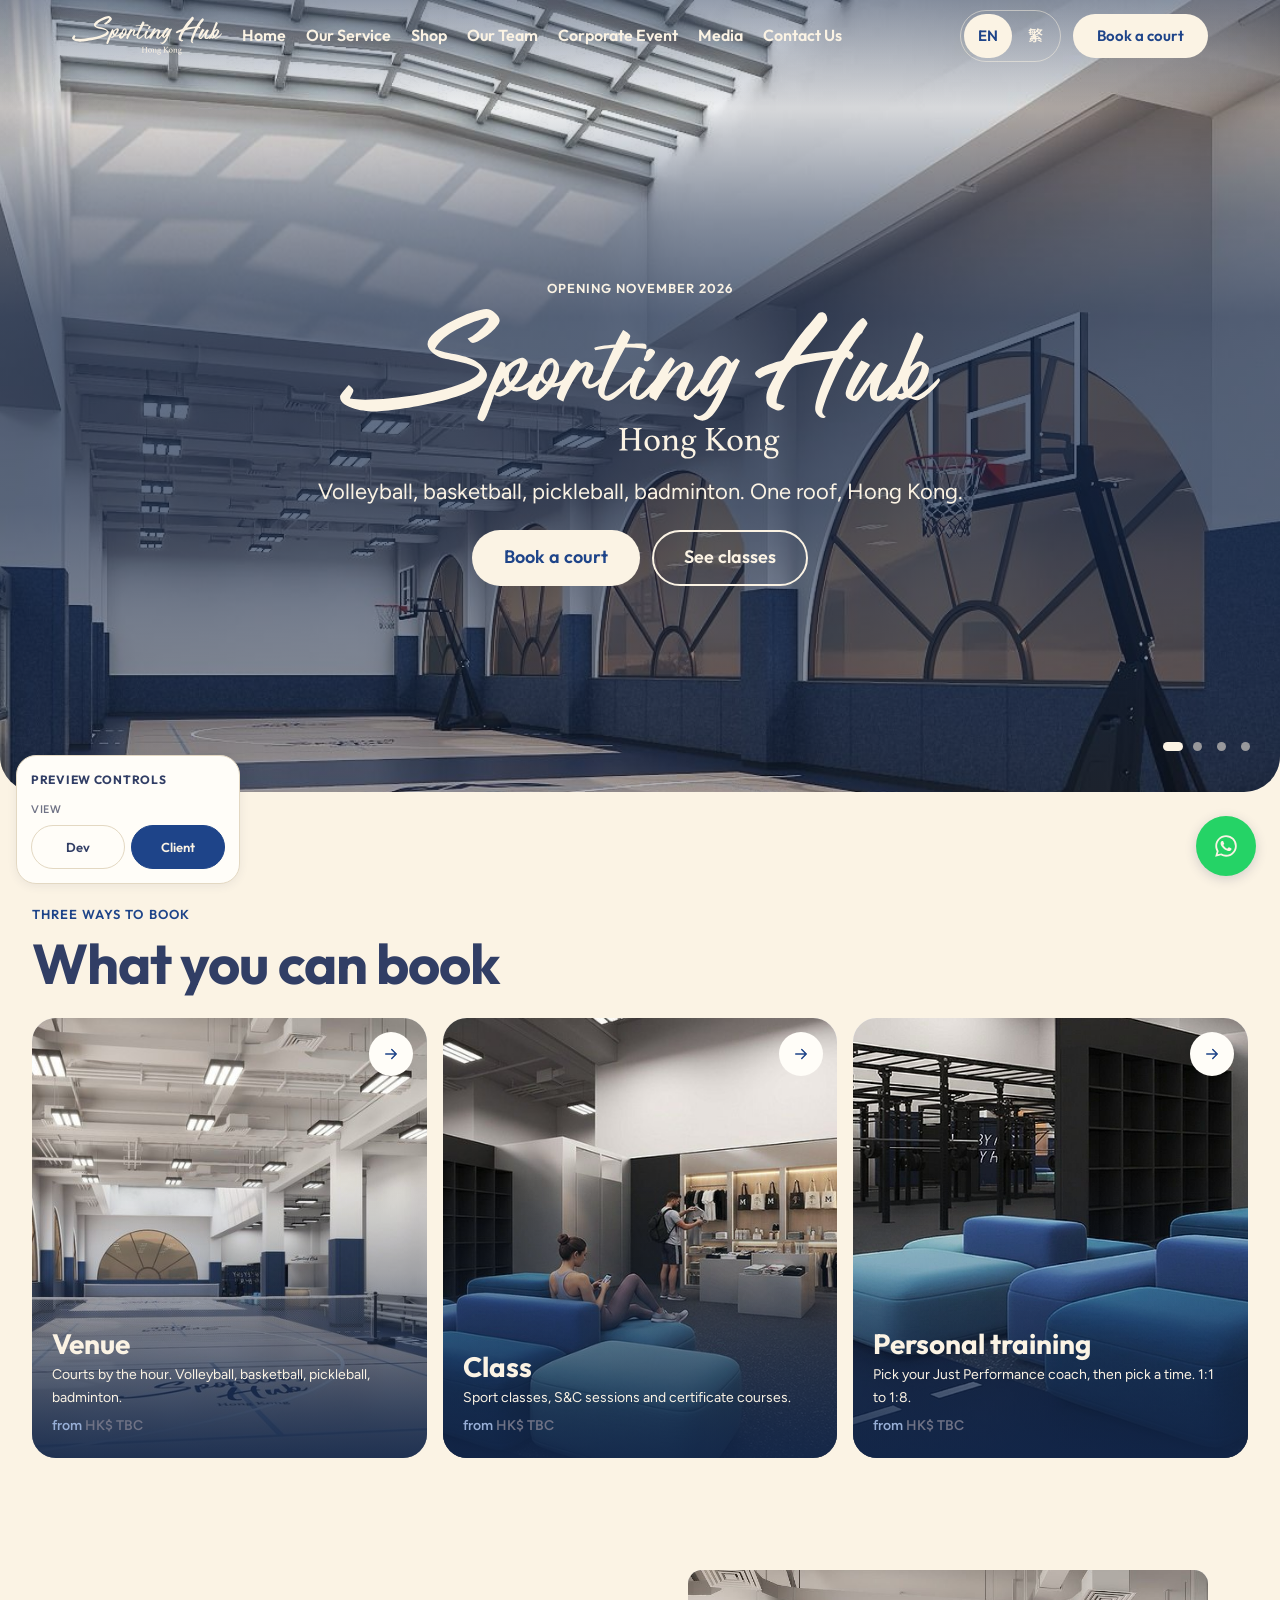
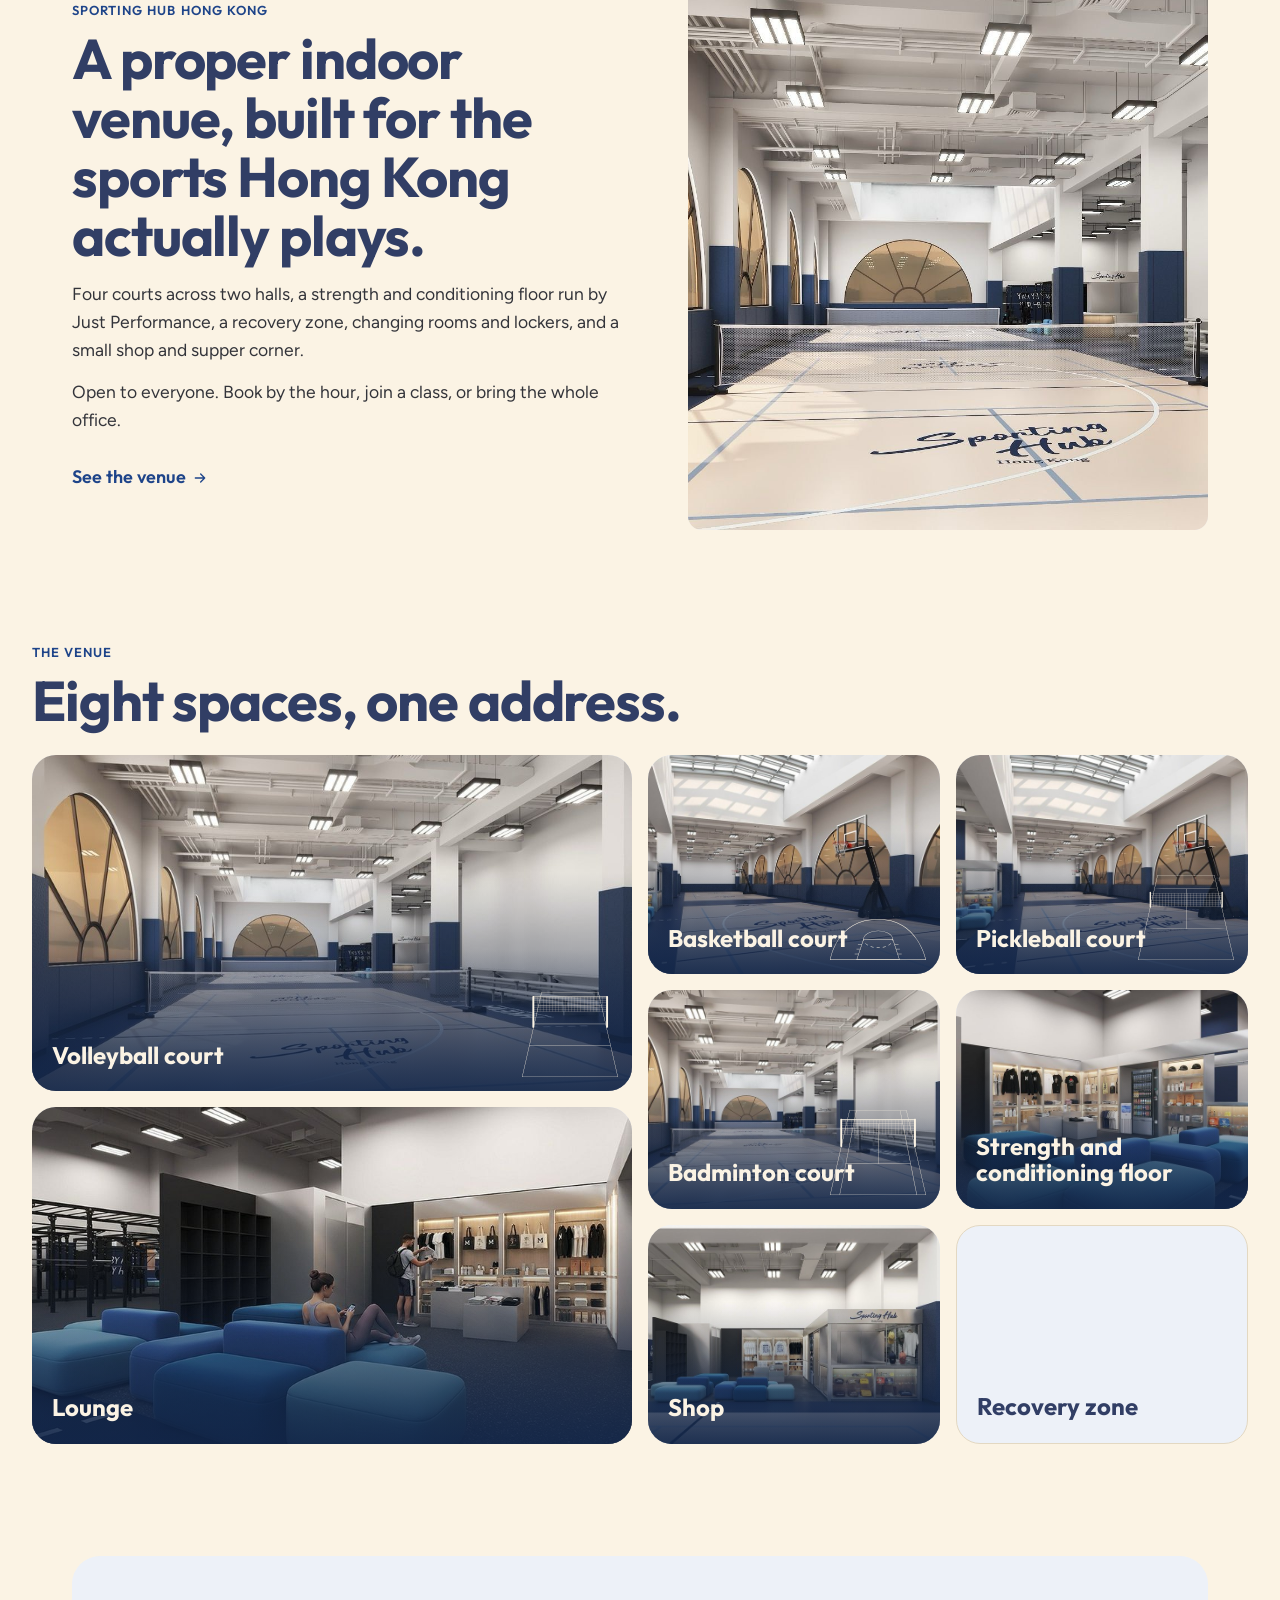
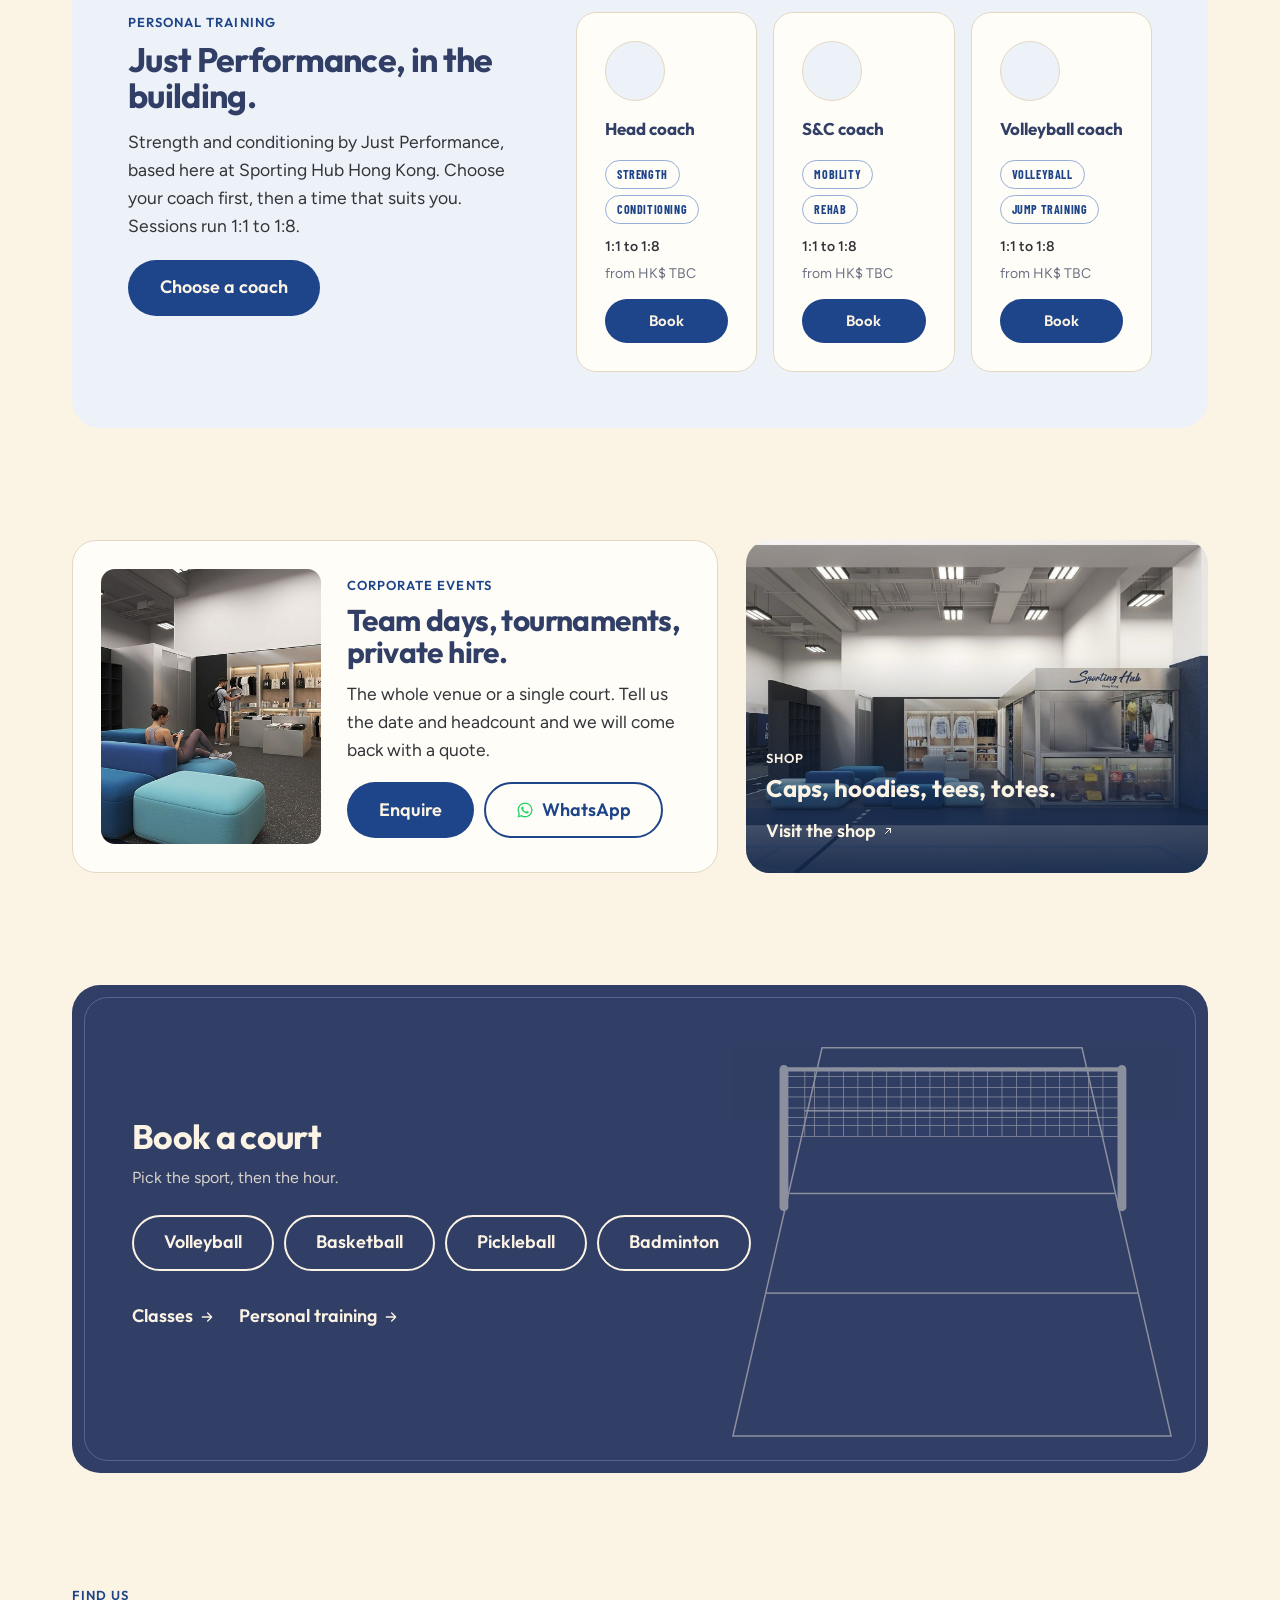
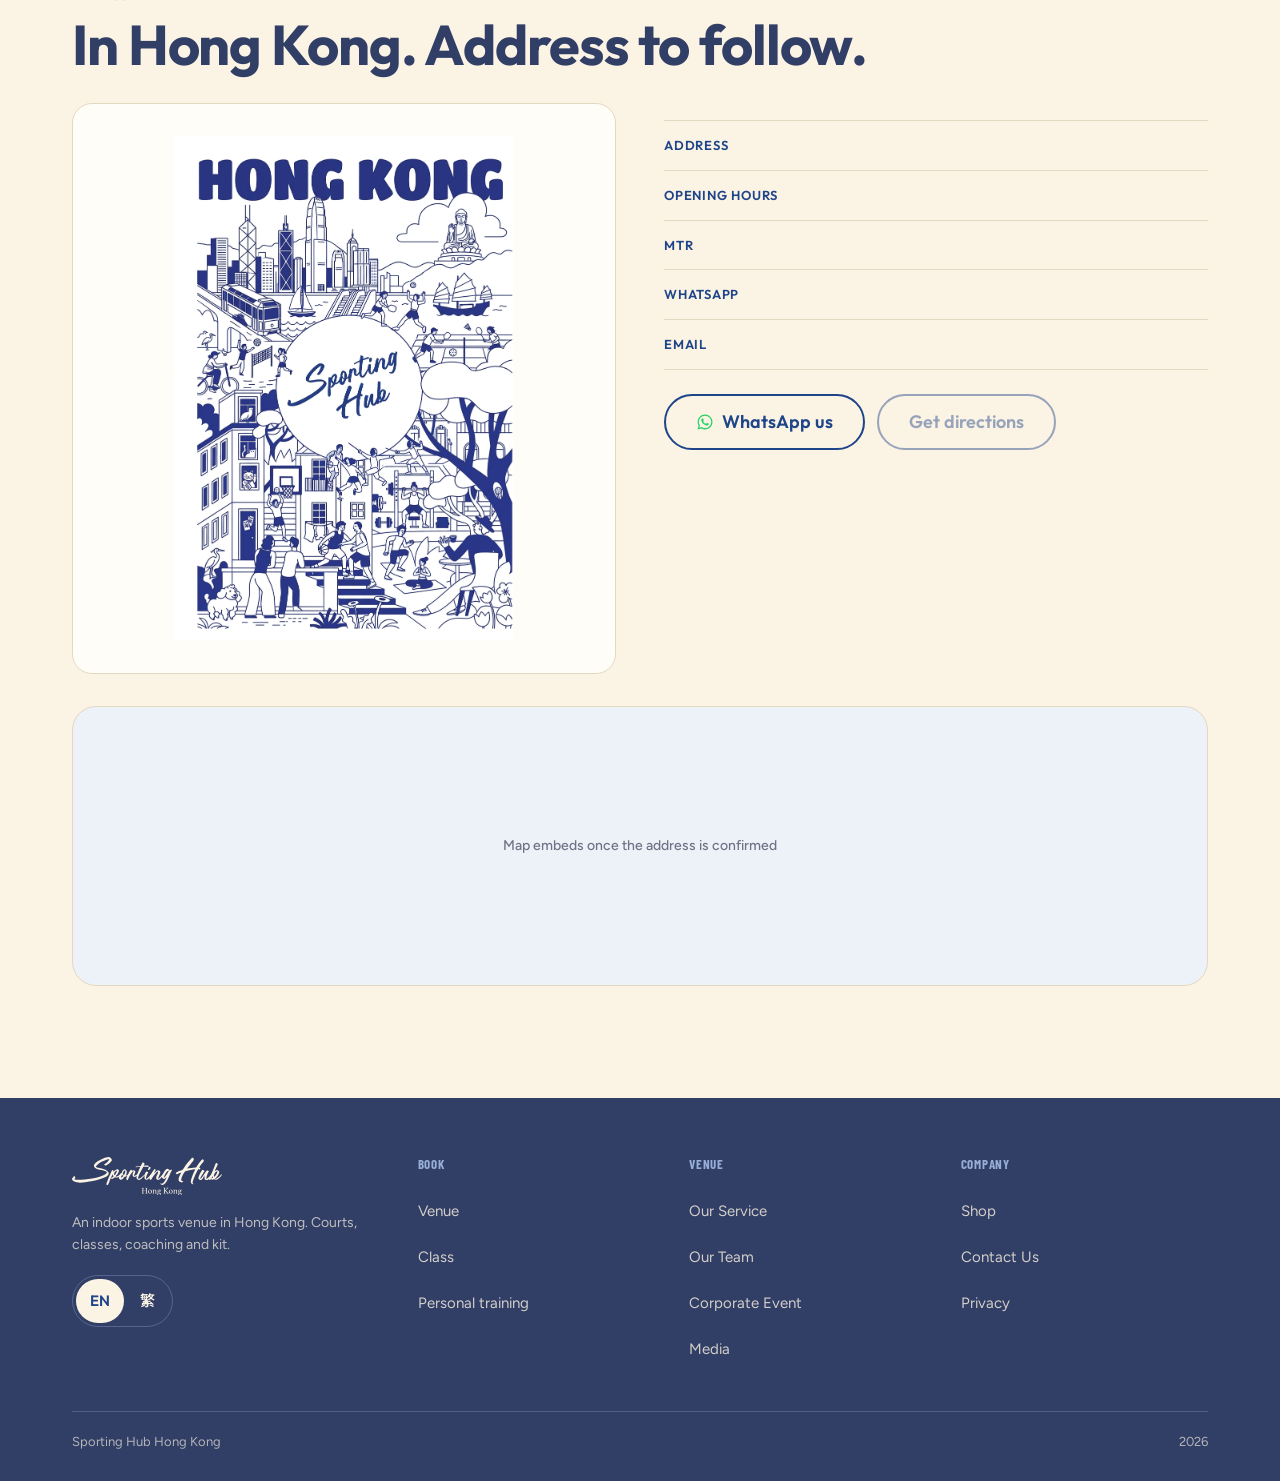
==== commit 45c869cb: "Client review round 2 (2026-09-19): twelve changes Suki and her team reviewed prototype v2 and sent " ====
--- a/index.html
+++ b/index.html
@@ -1,5 +1,5 @@
 <!DOCTYPE html>
-<html lang="en" data-view="dev">
+<html lang="en" data-view="client">
 <head>
 <meta charset="utf-8">
 <meta name="viewport" content="width=device-width, initial-scale=1, viewport-fit=cover">
@@ -108,7 +108,7 @@
     <div class="scrim">
       <div class="wrap hero-text-block">
         <p class="eyebrow on-photo" data-str="hero.eyebrow"></p>
-        <h1 class="hero-lockup" aria-label="Sporting Hub Hong Kong"><svg data-name="Layer 2" xmlns="http://www.w3.org/2000/svg" viewBox="0 0 157.51 40.43" aria-hidden="true">
+        <h1 class="hero-lockup" aria-label="Sporting Hub Hong Kong"><svg data-name="Layer 2" xmlns="http://www.w3.org/2000/svg" viewBox="0 0 157.51 39.27" aria-hidden="true">
   <defs>
     <style>
       .cls-1 {
@@ -135,7 +135,7 @@
           <path class="cls-1" d="M157.51,18.74c-.57,1.44-4.41,5.22-6.06,5.22-.87,0-2.13-.81-2.76-.69-.33.06-.81.54-1.17.54-.63,0-1.11-.36-1.47-.69-.39.39-.75.99-1.35.99-.42,0-.81-.18-1.2-.21.15-.57.45-.87.69-1.38,1.92-4.05,3.6-8.28,5.37-12.39.27-.63,1.32-3.96,1.89-3.96.51,0,1.68.66,1.68,1.23,0,.66-2.88,6.57-3.39,7.71.6-.42,1.77-1.41,2.49-1.41.78,0,2.4,1.11,2.4,1.95,0,2.49-2.64,5.61-4.59,7.05.06.18.21.36.42.36,2.01,0,5.34-3.51,6.66-4.86.3.12.27.21.39.54ZM147.55,20.33l-.18-.03-.96,1.98c.54.06,1.05.03,1.59-.36-.15-.54-.33-1.05-.45-1.59ZM152.77,14.69c-2.01.69-3.69,2.79-3.69,4.8,0,.51.06,1.05.06,1.56,1.35-1.02,3.66-4.29,3.63-6.36Z"/>
         </g>
       </g>
-      <g>
+      <g class="lk-sub" transform="translate(0,-1.16)">
         <path class="cls-1" d="M78.5,37.64c0,.12.04.2.12.25s.23.09.47.14c.06.01.09.05.09.13,0,.05,0,.1-.02.16-.15-.01-.33-.02-.53-.03-.2,0-.38-.01-.55-.01s-.34,0-.53.01c-.19,0-.37.02-.55.03-.01-.06-.02-.11-.02-.16,0-.07.03-.11.09-.13.22-.04.38-.09.46-.13s.13-.13.13-.25v-2.18h-2.83v2.18c0,.12.04.2.12.25.08.04.23.09.47.14.07.01.1.05.1.13,0,.05,0,.1-.02.16-.16-.01-.34-.02-.54-.03-.2,0-.39-.01-.55-.01s-.35,0-.53.01c-.19,0-.37.02-.56.03-.01-.06-.02-.11-.02-.16,0-.07.03-.11.09-.13.23-.04.38-.09.47-.13.08-.05.13-.13.13-.25v-4.57c0-.06,0-.11-.02-.15-.02-.04-.04-.07-.09-.1-.04-.03-.1-.06-.18-.08-.08-.02-.17-.04-.29-.07-.06,0-.09-.05-.09-.14,0-.04,0-.09.02-.15.15.01.32.02.52.03.2,0,.38.01.54.01s.34,0,.53-.01c.19,0,.37-.02.55-.03.01.06.02.11.02.15,0,.08-.03.13-.09.14-.23.04-.39.08-.46.14-.08.05-.11.14-.11.26v2.02h2.83v-2.02c0-.1-.04-.18-.11-.25-.07-.06-.23-.11-.46-.15-.07,0-.1-.05-.1-.14,0-.04,0-.09.02-.15.15.01.33.02.53.03.2,0,.38.01.54.01s.34,0,.52-.01c.18,0,.37-.02.55-.03.01.06.02.11.02.15,0,.08-.03.13-.09.14-.23.04-.39.08-.46.14-.08.05-.11.14-.11.26v4.57Z"/>
         <path class="cls-1" d="M79.93,36.37c0-.28.05-.54.16-.78.1-.25.25-.46.43-.64.18-.18.39-.32.63-.43.24-.1.51-.16.79-.16s.56.05.81.15c.25.1.46.24.63.41.18.17.31.39.41.63s.15.52.15.81-.05.54-.16.79c-.1.24-.25.45-.43.63-.18.18-.39.32-.63.43-.24.1-.51.16-.79.16s-.56-.05-.81-.15c-.25-.1-.46-.24-.63-.41-.18-.17-.32-.38-.41-.63-.1-.25-.15-.52-.15-.82ZM80.77,36.07c0,.22.02.45.07.68.05.23.12.45.22.63.1.19.23.35.38.47.16.12.34.18.57.18.34,0,.61-.12.8-.36s.28-.55.28-.93c0-.22-.02-.45-.07-.7-.04-.24-.12-.46-.22-.67s-.23-.37-.39-.5c-.16-.13-.36-.2-.59-.2-.32,0-.57.11-.77.33-.19.22-.29.57-.29,1.05Z"/>
         <path class="cls-1" d="M88.52,37.76c0,.09.05.16.16.2.11.04.23.08.36.1.05.01.08.05.08.11,0,.04,0,.08-.02.14-.16-.01-.31-.02-.46-.03-.15,0-.31-.01-.49-.01-.16,0-.32,0-.48.01-.16,0-.32.02-.47.03-.01-.06-.02-.11-.02-.14,0-.06.03-.1.08-.11.13-.02.24-.06.34-.1s.15-.11.15-.2v-1.76c0-.15,0-.29-.03-.41-.02-.13-.05-.24-.1-.33s-.12-.17-.21-.22c-.09-.05-.2-.08-.34-.08-.15,0-.3.03-.44.08-.14.05-.27.13-.38.22-.11.1-.2.22-.26.36-.07.14-.1.31-.1.5v1.64c0,.09.05.16.16.2s.22.08.34.1c.05.01.08.05.08.11,0,.04,0,.08-.02.14-.16-.01-.31-.02-.46-.03-.15,0-.31-.01-.48-.01s-.34,0-.5.01c-.16,0-.31.02-.46.03-.01-.06-.02-.11-.02-.14,0-.06.03-.1.08-.11.13-.02.25-.06.36-.1.11-.04.16-.12.16-.21v-2.45c0-.18-.03-.31-.09-.39s-.2-.13-.41-.14c-.08-.01-.12-.05-.12-.13,0-.03,0-.07.02-.12.08,0,.19,0,.33-.01s.26-.02.35-.03c.14-.02.26-.05.37-.08.11-.03.19-.04.24-.04.08,0,.13.04.13.13,0,.08,0,.18-.03.3s-.03.27-.03.46c.26-.29.5-.51.74-.67.24-.16.49-.23.78-.23.36,0,.64.11.82.32.18.21.27.51.27.89v2.19Z"/>
@@ -210,8 +210,8 @@
       <a class="text-link" href="#spaces"><span data-str="intro.link"></span><svg class="arrow" viewBox="0 0 24 24" fill="none" aria-hidden="true"><path d="M5 12h14M13 6l6 6-6 6" stroke="currentColor" stroke-width="2" stroke-linecap="round" stroke-linejoin="round"/></svg></a>
     </div>
     <div class="intro-photo">
-      <div class="arch photo-frame">
-        <span class="photo-slot">intro-arch &middot; render-2 portrait crop, arches suit the shape</span>
+      <div class="photo-rect photo-frame">
+        <span class="photo-slot">intro-arch &middot; render-2 crop, fills the column, no arch top</span>
         <img src="assets/render-2.jpg" alt="" loading="lazy" style="object-position:38% 30%">
       </div>
     </div>
@@ -534,7 +534,7 @@
   <div class="wrap">
     <div class="corp-shop-grid">
       <div class="corp-block">
-        <div class="arch photo-frame">
+        <div class="photo-rect photo-frame">
           <span class="photo-slot">corporate-arch &middot; render-3 portrait crop on the people</span>
           <img src="assets/render-3.jpg" alt="" loading="lazy" style="object-position:70% 35%">
         </div>
@@ -807,7 +807,11 @@
     if (forced === 'client') document.documentElement.classList.add('clean');
   }
 
-  applyView(localStorage.getItem(VIEW_KEY) || 'dev');
+  /* Round 2 (client review 2026-09-19, item 8): default is CLIENT view, not
+     dev. Same default as shared.js initView(), which runs a moment later in
+     boot() and would otherwise disagree with the panel's pressed state. Dev
+     view is opt-in via ?view=dev or the panel switch, and still persists. */
+  applyView(localStorage.getItem(VIEW_KEY) || 'client');
 
   document.querySelectorAll('.tweaks-btns[data-tweak="view"] button').forEach(b => {
     b.addEventListener('click', () => {
@@ -854,13 +858,16 @@
   start();
 }
 
-/* ---------- nav scroll state + nav lockup visibility ---------- */
+/* ---------- nav scroll state ----------
+   Round 2 (client review 2026-09-19, item 3): the nav lockup no longer
+   hides over the hero, so there is nothing to toggle aria-hidden on. This
+   function now only flips the .nav-scrolled class that swaps the nav
+   between its transparent and solid states (site.css does the rest,
+   including recolouring the lockup cream over the photo). */
 function initNavScroll(){
-  const homeLockup = document.querySelector('.page-home .nav .nav-lockup');
   function update(){
     const scrolled = window.scrollY > 80;
     document.documentElement.classList.toggle('nav-scrolled', scrolled);
-    if (homeLockup) homeLockup.setAttribute('aria-hidden', String(!scrolled));
   }
   window.addEventListener('scroll', update, { passive: true });
   update();
--- a/site.css
+++ b/site.css
@@ -80,10 +80,17 @@
    words." Same inline SVG markup as the nav lockup, coloured via
    currentColor. Wrapped in an h1 with an aria-label so the page keeps a
    real h1; the SVG itself carries aria-hidden so the brand name is not
-   announced twice. viewBox is 157.51 x 40.43 (ratio .2567), so at the
-   600px desktop ceiling it renders about 154px tall. */
+   announced twice.
+
+   Round 2 (client review 2026-09-19): the hero block is now centred, so the
+   lockup centres in its column (margin-inline auto) instead of sitting
+   flush left. The HERO copy of the SVG also tightens the gap between the
+   script and "Hong Kong" (see g.lk-sub in index.html), which drops its
+   viewBox to 157.51 x 39.27 (ratio .2493) -- about 150px tall at the 600px
+   desktop ceiling. The NAV copy and assets/logo/*.svg keep the agency's
+   original 40.43 viewBox, untouched. */
 .hero-lockup{
-  display:block; color:var(--court-cream); width:min(420px, 86vw); line-height:0; margin:0 0 16px;
+  display:block; color:var(--court-cream); width:min(420px, 86vw); line-height:0; margin:0 auto 16px;
 }
 .hero-lockup svg{ width:100%; height:auto; display:block; }
 @media(min-width:760px){ .hero-lockup{ width:min(600px, 82vw); } }
@@ -181,12 +188,14 @@
   font-family:var(--f-body); font-size:11.5px; font-weight:600; line-height:1.3;
   color:var(--court-cream); background:rgba(17,37,72,.62); border-radius:var(--r-pill); padding:5px 11px; max-width:calc(100% - 24px);
 }
-/* Fix 2026-09-07 (defect 2): inside .arch containers, --r-arch's top
-   corners are full semicircles, so a pill 12px from the top-left gets
-   clipped by .arch's overflow:hidden. Bottom corners are only 24px, so
-   move the pill there instead; scoped to .arch only, non-arch photo-slots
-   are unaffected. */
-.arch .photo-slot{ top:auto; bottom:12px; }
+/* Was: inside .arch containers, --r-arch's top corners are full
+   semicircles, so a pill 12px from the top-left got clipped and had to
+   move to the bottom (fix 2026-09-07, defect 2). Round 2 replaced both
+   arches with 14px rectangles (.photo-rect), which clip nothing at the top
+   left, so the caption goes back to the default top-left position shared
+   with every other photo slot. The rule stays as a no-op guard against a
+   caption sitting on top of a corner radius. */
+.photo-rect .photo-slot{ top:12px; bottom:auto; }
 html[data-view="client"] .tbc,
 html[data-view="client"] .photo-slot{ display:none !important; }
 
@@ -235,17 +244,31 @@
    mobile, 62% desktop) so it starts well above the eyebrow, and the ramp is
    steep early so the eyebrow sits at about .5 and the lockup at .58 to .77
    (desktop) / .64 to .76 (mobile), measured by qa.py check 14. The photo's
-   upper 40% stays untouched. Tile scrims (.scrim-tile) are not changed. */
+   upper 40% stays untouched. Tile scrims (.scrim-tile) are not changed.
+
+   Round 2 (client review 2026-09-19, item 1): the hero block moved from
+   bottom-anchored to vertically and horizontally centred, so a band pinned
+   to the bottom no longer sits under the text at all. The scrim now spans
+   the whole frame (inset:0) with a gradient that stays near-clear across
+   the top quarter (the hall roof and skylight read through it), ramps hard
+   into a plateau across the middle where the eyebrow / lockup / lead /
+   pills sit, then eases off again at the bottom so the court floor is not
+   flattened. padding-top equal to the fixed nav's height keeps the block
+   optically centred in the area BELOW the nav rather than in the raw box.
+   Measured by qa.py check 14: alpha at the lockup's top edge stays above
+   the .5 floor Alfred set on 2026-09-09. */
 .hero-a .scrim{
-  inset:auto 0 0 0; height:66%;
+  inset:0; height:auto; justify-content:center; padding-top:64px;
   background:linear-gradient(180deg,
     rgba(17,37,72,0) 0%,
-    rgba(17,37,72,.30) 12%,
-    rgba(17,37,72,.60) 28%,
-    rgba(17,37,72,.76) 55%,
-    rgba(17,37,72,.86) 100%);
-}
-@media(min-width:1000px){ .hero-a .scrim{ height:62%; } }
+    rgba(17,37,72,.08) 14%,
+    rgba(17,37,72,.46) 28%,
+    rgba(17,37,72,.66) 40%,
+    rgba(17,37,72,.66) 64%,
+    rgba(17,37,72,.48) 84%,
+    rgba(17,37,72,.30) 100%);
+}
+@media(min-width:1000px){ .hero-a .scrim{ padding-top:72px; } }
 /* Tile scrim (pillar / space / shop tiles): eixo pattern, confine the
    darkening to the caption band only so photos stay bright. Hard cap at 40%
    of the tile height; text content inside is sized to fit that band. */
@@ -261,7 +284,14 @@
 .tile-text{ padding:14px; width:100%; }
 @media(min-width:760px){ .tile-text{ padding:20px; } }
 
-.arch{ border-radius:var(--r-arch); overflow:hidden; position:relative; background:var(--cool-panel); }
+/* Round 2 (client review 2026-09-19, item 4): "No curve, bigger image" on
+   the brand-intro photo. Both arches (brand intro and corporate) become
+   plain rectangles at the --r-input 14px token. WITHDRAWS DESIGN.md
+   Graphic language's arch rule ("Signature photo shape... border-radius:
+   999px 999px 24px 24px... Use it on the one feature photo in a section:
+   the brand-intro portrait, the corporate-event photo") for this page:
+   the page now carries zero arches, so --r-arch is unused here. */
+.photo-rect{ border-radius:var(--r-input); overflow:hidden; position:relative; background:var(--cool-panel); }
 
 /* ============ court diagram ============ */
 .court-dia{ color:var(--court-cream); }
@@ -275,26 +305,61 @@
 }
 @media(min-width:1000px){ .nav{ height:72px; } }
 .nav .wrap{ display:flex; align-items:center; gap:20px; width:100%; }
+/* Round 2 (client review 2026-09-19, item 3): at 1200px the seven labels,
+   two dev tag pills, language toggle and Book pill could not share one row,
+   so four labels wrapped to two lines. The nav (chrome, not content) gets a
+   wider measure than DESIGN.md's 1200px content max-width from 1440px up;
+   below that the tag pills are dropped instead (see .nav-item-wrap .tbc). */
+@media(min-width:1440px){ .nav .wrap{ max-width:1400px; } }
+/* Between the desktop breakpoint and 1280px the row is at its tightest
+   (the wrap is still capped at 1200px and the seven labels, the toggle and
+   the Book pill all have to fit). One graded step down in label size, row
+   gap and Book-pill padding keeps every label on one line there instead of
+   letting flex shrink one label into its neighbour. */
+@media(min-width:1100px) and (max-width:1279px){
+  .nav .wrap{ gap:14px; }
+  .nav-items{ gap:13px; }
+  .nav-items a{ font-size:14.5px; }
+  .nav .book-pill{ padding:0 16px; font-size:14px; }
+}
 .nav-lockup{ width:150px; flex:none; color:var(--sideline-navy); display:flex; align-items:center; min-height:44px; }
 .nav-lockup svg{ width:100%; height:auto; display:block; }
 
-.nav-items{ display:none; gap:24px; align-items:center; }
-@media(min-width:1000px){ .nav-items{ display:flex; } }
+.nav-items{ display:none; gap:20px; align-items:center; flex:0 1 auto; }
+/* The inline item row appears at 1100px, not DESIGN.md's 1000px desktop
+   breakpoint. Round 2 (item 3) requires every label on one line; seven
+   English labels plus the language toggle and the Book pill measure about
+   36px wider than a 1000px viewport can hold even at 13.5px type, so
+   below 1100px the nav keeps the burger and the existing full-height
+   drawer, which carries the same seven items with room to spare. */
+@media(min-width:1100px){ .nav-items{ display:flex; } }
+/* white-space:nowrap + flex:none: DESIGN.md's Top nav is a single row of
+   items, and a label that breaks ("Our / Service") reads as two menu
+   entries. flex:none stops the row from shrinking a label into its
+   neighbour when the viewport is tight -- if it ever does not fit it
+   overflows visibly rather than overlapping silently (qa.py check 15). */
 .nav-items a{
-  font-family:var(--f-display); font-weight:600; font-size:17px; color:var(--sideline-navy);
+  font-family:var(--f-display); font-weight:600; font-size:16px; color:var(--sideline-navy);
   display:inline-flex; align-items:center; gap:5px; min-height:44px;
+  white-space:nowrap; flex:none;
 }
 .nav-items a .out{ width:12px; height:12px; opacity:.75; }
 /* Wraps a nav link that carries a dev-only .tbc pill (Shop, Media) so the
    link and its tag sit on one baseline without disturbing the other plain
    nav-items links. Hidden together with the .tbc pill in client view via
    the existing html[data-view="client"] .tbc rule (see Dev annotations). */
-.nav-item-wrap{ display:inline-flex; align-items:center; gap:6px; }
+.nav-item-wrap{ display:inline-flex; align-items:center; gap:6px; flex:none; }
 .nav-item-wrap .tbc{ font-size:11px; padding:2px 8px; }
+/* Round 2 (client review 2026-09-19, item 3): the two dev tag pills need
+   roughly 210px the nav does not have below 1440px, where they pushed
+   "Corporate Event" and "Contact Us" into their neighbours. Rendered only
+   where there is room; the same two facts stay tagged in the mobile drawer
+   (.drawer-item-wrap .tbc), which has a full-width column for them. */
+@media(max-width:1439px){ .nav-item-wrap .tbc{ display:none; } }
 
 .nav-right{ margin-left:auto; display:flex; align-items:center; gap:12px; }
 .nav-burger{ display:flex; width:44px; height:44px; align-items:center; justify-content:center; flex-direction:column; gap:4px; flex:none; }
-@media(min-width:1000px){ .nav-burger{ display:none; } }
+@media(min-width:1100px){ .nav-burger{ display:none; } }
 .nav-burger i{ width:20px; height:2px; background:var(--sideline-navy); display:block; font-style:normal; }
 .nav .book-pill{ background:var(--sideline-navy); color:var(--court-cream); height:44px; padding:0 20px; font-size:15px; }
 @media(min-width:760px){ .nav .book-pill{ height:44px; padding:0 22px; } }
@@ -314,18 +379,19 @@
 html:not(.nav-scrolled) .page-home .nav .lang-toggle button{ color:var(--court-cream); }
 html:not(.nav-scrolled) .page-home .nav .lang-toggle button[aria-pressed="true"]{ background:var(--court-cream); color:var(--sideline-navy); }
 
-/* nav lockup hides while the nav is transparent on the home page, per
-   DESIGN.md Hero: "Nav lockup hides while the nav is transparent on the
-   home page... and fades in when the nav goes solid after 80px of scroll.
-   One lockup on screen at a time." The hero's own headline is already the
-   lockup, so showing the nav's copy too would put two on screen at once.
-   aria-hidden is toggled in JS (initNavScroll) so screen readers do not
-   get the same link announced twice while it sits invisible. On every
-   other page (booking-s2.html has no .page-home) the lockup is unaffected
-   and stays visible from the top, per DESIGN.md: "On every other page the
-   nav is solid from the top and the lockup is always visible." */
-.page-home .nav .nav-lockup{ transition:opacity 200ms var(--ease); }
-html:not(.nav-scrolled) .page-home .nav .nav-lockup{ opacity:0; pointer-events:none; }
+/* Nav lockup: always visible, including on the home page over the hero.
+   WITHDRAWS DESIGN.md Hero's "Nav lockup hides while the nav is
+   transparent on the home page... One lockup on screen at a time."
+   Client review round 2 (2026-09-19, item 3) read the missing logo as a
+   bug: the top-left of the page was blank until you scrolled. Over the
+   photo the lockup renders in Court cream so it is legible on the render
+   and matches the nav items beside it; it crossfades to Sideline navy with
+   the rest of the nav once the nav goes solid after 80px of scroll. The
+   opacity transition is replaced by a colour transition (nothing fades in
+   or out any more), and initNavScroll no longer toggles aria-hidden on it,
+   since the link is now always exposed. */
+.page-home .nav .nav-lockup{ transition:color var(--dur) var(--ease); }
+html:not(.nav-scrolled) .page-home .nav .nav-lockup{ color:var(--court-cream); }
 
 /* ============ mobile drawer ============
    Per DESIGN.md Top nav: "Mobile collapses to lockup, language toggle,
@@ -357,7 +423,7 @@
   min-width:44px; min-height:44px; margin-bottom:6px; display:flex; align-items:center; justify-content:center;
 }
 .drawer-book{ margin-top:16px; }
-@media(min-width:1000px){ .drawer,.drawer-scrim{ display:none; } }
+@media(min-width:1100px){ .drawer,.drawer-scrim{ display:none; } }
 
 /* ============ nav clearance ============ */
 /* nav is fixed; every page body clears it, except the home hero which pulls
@@ -430,9 +496,16 @@
    photo slots, arch count, scrim rules, radii" that the brief freezes; a
    text-flush-to-the-edge legibility bug is fixed here, adding the gutter
    back via padding-left/right instead of clobbering it. */
-.hero-a .hero-text-block{ padding:28px var(--gut) 48px; max-width:1136px; }
-@media(min-width:760px){ .hero-a .hero-text-block{ padding:40px var(--gut) 64px; } }
-@media(min-width:1000px){ .hero-a .hero-text-block{ padding:56px var(--gut) 72px; } }
+/* Round 2 (client review 2026-09-19, item 1): centred, not bottom-left.
+   Vertical placement is the parent .hero-a .scrim's justify-content:center;
+   here the block only keeps its gutter and centres its own inline content.
+   The lead keeps DESIGN.md's 680px text-column cap so a centred paragraph
+   does not run the full 1136px. */
+.hero-a .hero-text-block{ padding:28px var(--gut); max-width:1136px; text-align:center; }
+@media(min-width:760px){ .hero-a .hero-text-block{ padding:40px var(--gut); } }
+@media(min-width:1000px){ .hero-a .hero-text-block{ padding:56px var(--gut); } }
+.hero-a .hero-text-block .lead{ max-width:var(--text-col); margin-left:auto; margin-right:auto; }
+.hero-a .hero-actions{ justify-content:center; }
 
 /* ============ pillars (section 2) ============ */
 #pillars{ scroll-margin-top:90px; }
@@ -483,12 +556,20 @@
 
 /* ============ brand intro (section 3) ============ */
 .intro-grid{ display:grid; gap:32px; }
-.intro-photo{ order:-1; width:80%; margin:0 auto; }
+/* Round 2 (client review 2026-09-19, item 4): "bigger image". Mobile goes
+   from an 80%-wide 4:5 arch to a full-width 4:3 rectangle; desktop drops
+   the 400px cap so the frame fills its grid column, and from 1200px up
+   takes a fixed 560px height (the column is 520px there, so the frame is
+   both wider and taller than the old 400 x 500 arch, and clears the 520px
+   floor qa.py check 15 asserts). */
+.intro-photo{ order:-1; width:100%; margin:0; }
 @media(min-width:900px){
   .intro-grid{ grid-template-columns:minmax(0,560px) 1fr; align-items:center; gap:56px; }
-  .intro-photo{ order:2; width:100%; margin:0; justify-self:end; max-width:400px; }
-}
-.intro-photo .arch{ aspect-ratio:4/5; }
+  .intro-photo{ order:2; width:100%; margin:0; justify-self:stretch; }
+}
+.intro-photo .photo-rect{ aspect-ratio:4/3; }
+@media(min-width:900px){ .intro-photo .photo-rect{ aspect-ratio:4/5; } }
+@media(min-width:1200px){ .intro-photo .photo-rect{ aspect-ratio:auto; height:560px; } }
 .intro-text{ max-width:560px; }
 
 /* ============ courts and spaces (section 4) ============ */
@@ -541,10 +622,20 @@
      siblings. A fixed 3-column grid guarantees three equal columns. */
   .jp-coaches{ display:grid; grid-template-columns:repeat(3, 1fr); }
 }
+/* Round 2 (client review 2026-09-19, item 6): the third card's title
+   ("Volleyball coach") wraps to two lines, which pushed its Book pill 27px
+   below the other two. Column flex + margin-top:auto on the pill pins all
+   three buttons to the same bottom edge whatever the title does. */
 .coach-card{
   flex:0 0 250px; scroll-snap-align:start; background:var(--raised-cream); border:1px solid var(--hairline);
   border-radius:var(--r-card); padding:var(--card-pad);
-}
+  display:flex; flex-direction:column; align-items:stretch;
+}
+/* the dev "name and bio to confirm" pill is an inline-flex span in normal
+   flow; as a stretched flex item it would run the full card width, so pin
+   it back to its own content width. */
+.coach-card > .tbc{ align-self:flex-start; }
+.coach-card > .btn{ margin-top:auto; }
 @media(min-width:1000px){ .coach-card{ flex:none; min-width:0; } }
 .coach-avatar{ width:60px; height:60px; border-radius:50%; background:var(--cool-panel); border:1px solid var(--hairline); margin-bottom:14px; }
 .coach-card .h-coach{ font-family:var(--f-display); font-weight:700; font-size:17px; color:var(--deep-navy); margin:0 0 6px; }
@@ -569,7 +660,7 @@
 }
 @media(min-width:640px){ .corp-block{ grid-template-columns:180px 1fr; gap:26px; align-items:center; } }
 @media(min-width:900px){ .corp-block{ grid-template-columns:220px 1fr; } }
-.corp-block .arch{ aspect-ratio:4/5; }
+.corp-block .photo-rect{ aspect-ratio:4/5; }
 .corp-actions{ display:flex; flex-wrap:wrap; gap:10px; margin-top:16px; }
 
 .shop-tile{ position:relative; border-radius:var(--r-tile); overflow:hidden; min-height:320px; }
@@ -585,8 +676,29 @@
   content:""; position:absolute; inset:12px; border-radius:calc(var(--r-panel) - 4px);
   border:1.5px solid rgba(151,174,214,.35); pointer-events:none;
 }
-.book-band .watermark{ position:absolute; right:-30px; bottom:-24px; width:300px; height:auto; color:var(--court-line-blue); opacity:.08; pointer-events:none; }
-@media(min-width:760px){ .book-band .watermark{ width:380px; } }
+/* Round 2 (client review 2026-09-19, item 5): the court diagram was
+   invisible. WITHDRAWS DESIGN.md Book band / Dark panel's "Court diagram
+   watermark at 8 percent": at Court line blue .08 on Deep navy the drawing
+   read as nothing at all. It is now the Court cream token at .45, drawn
+   large (440px desktop) and fully inside the panel instead of bleeding off
+   the right and bottom edges, so it reads as the white outline drawing the
+   client asked for. The panel takes a min-height from 760px up so the
+   whole diagram fits beside the copy rather than behind it, and the copy
+   block centres against it; on phones the band is too narrow for that, so
+   the diagram is small, tucked into the bottom-right corner and held at a
+   lower alpha where the sport pills do sit over it. */
+.book-band .watermark{
+  position:absolute; right:14px; bottom:14px; width:170px; height:auto;
+  color:var(--court-cream); opacity:.4; pointer-events:none;
+}
+@media(min-width:760px){
+  .book-band{ min-height:400px; display:flex; align-items:center; }
+  .book-band .watermark{ right:24px; bottom:24px; width:320px; opacity:.42; }
+}
+@media(min-width:1000px){
+  .book-band{ min-height:488px; }
+  .book-band .watermark{ right:36px; bottom:36px; width:440px; opacity:.45; }
+}
 .book-band-inner{ position:relative; z-index:1; max-width:640px; }
 .book-band-sub{ font-size:16px; color:rgba(251,243,228,.82); margin:0 0 24px; }
 .book-band-sports{ display:flex; flex-wrap:wrap; gap:10px; margin-bottom:24px; }
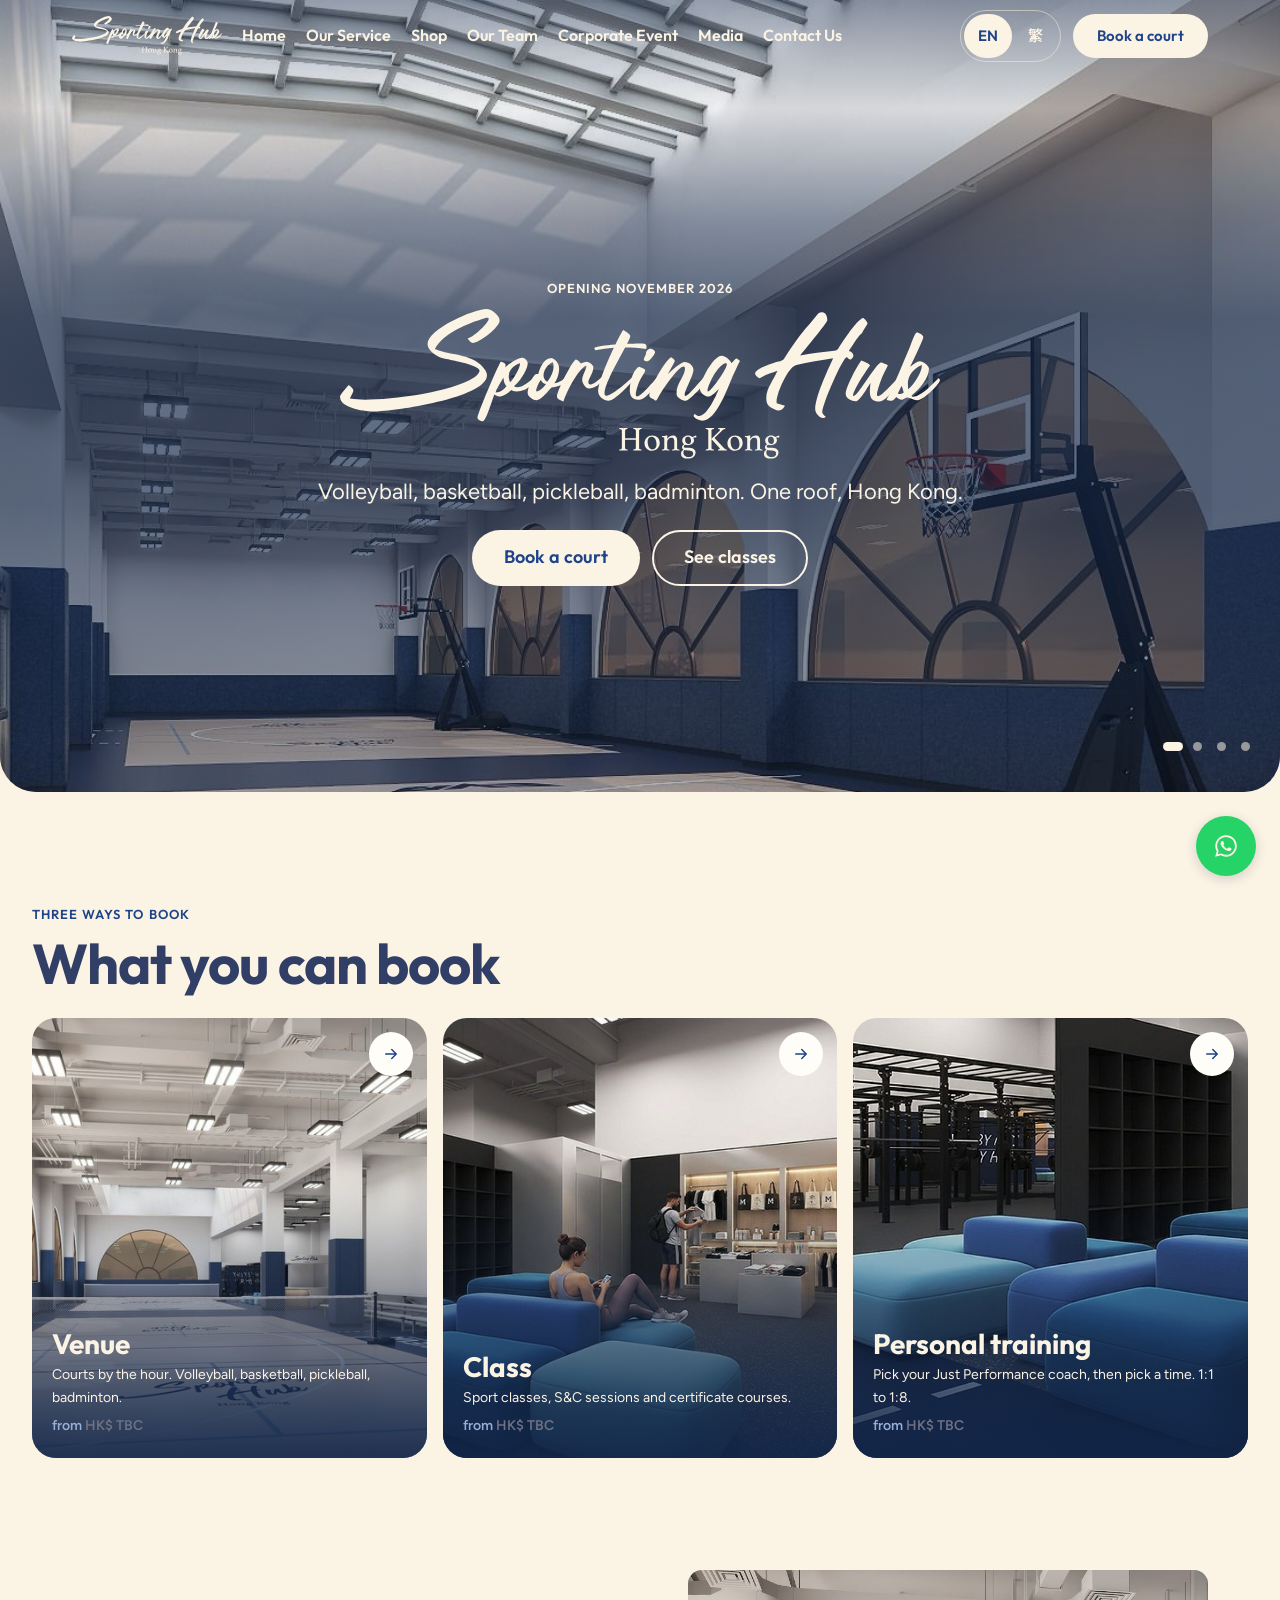
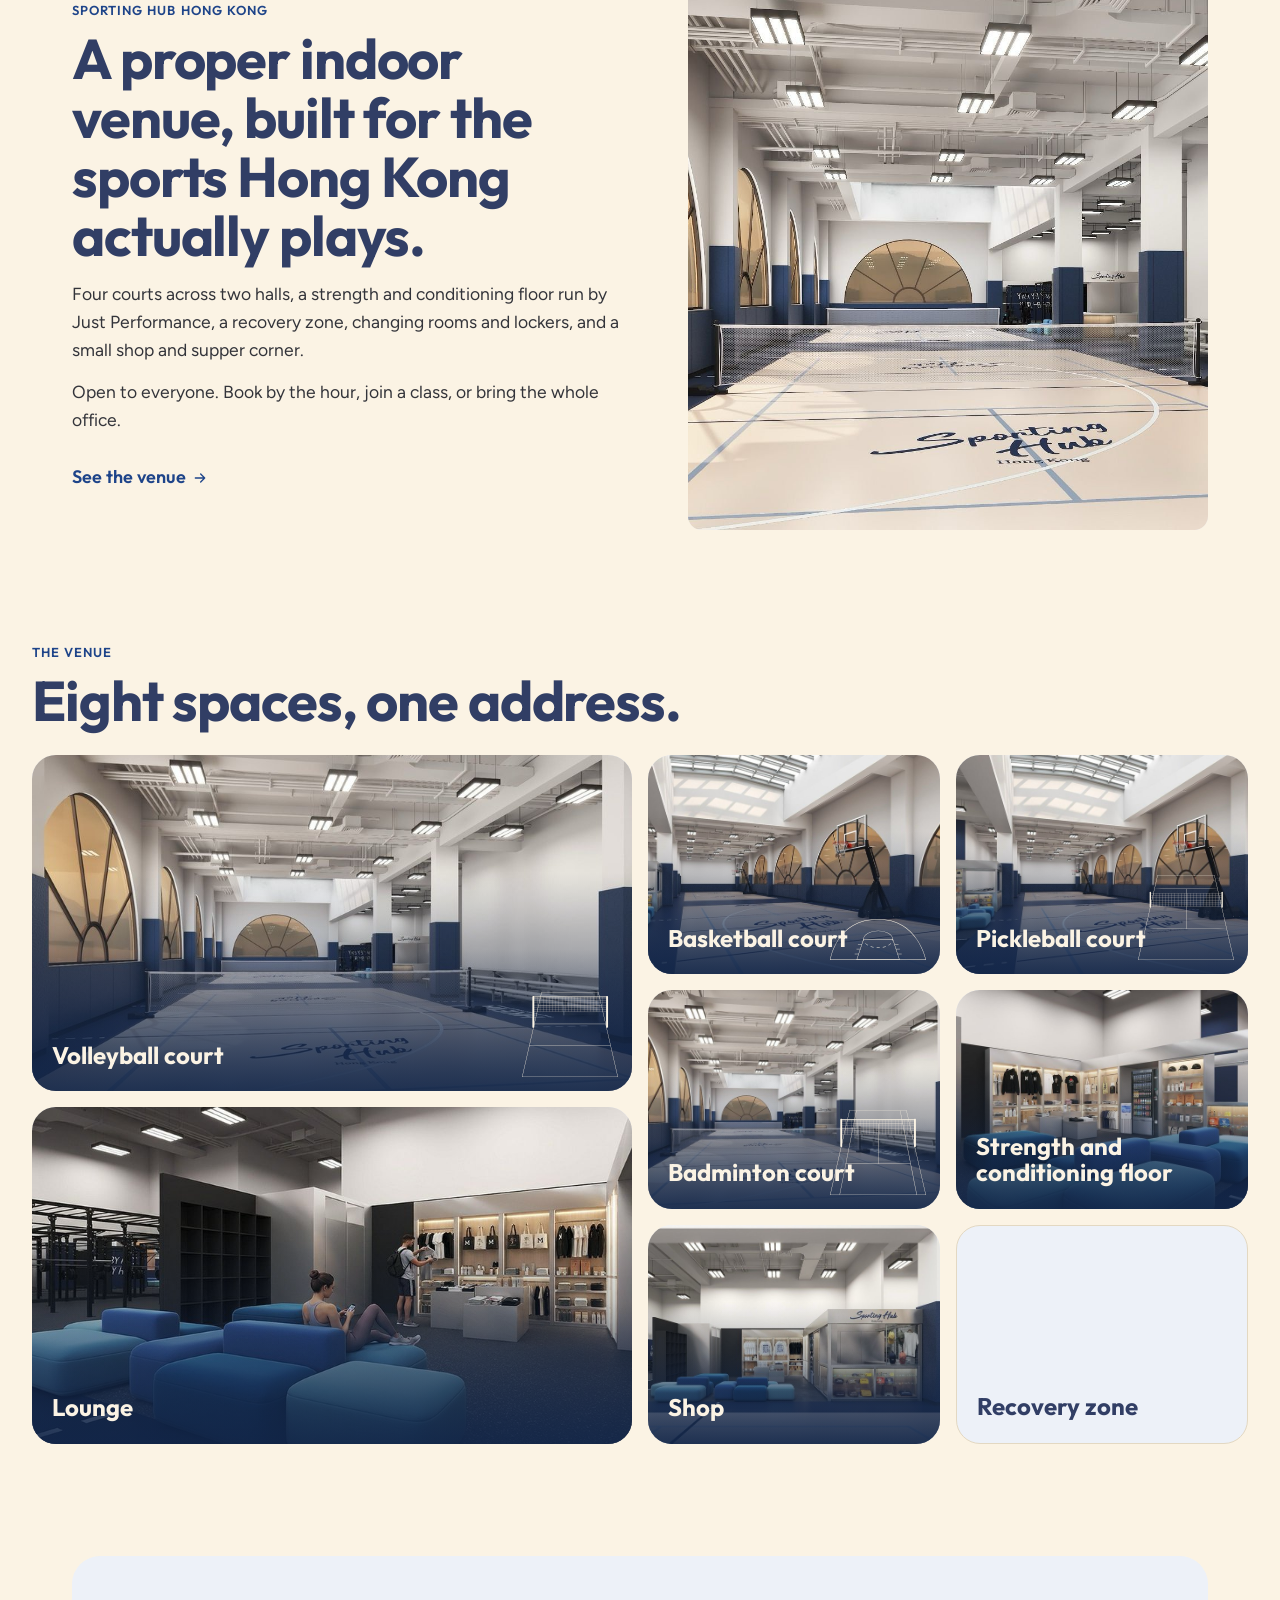
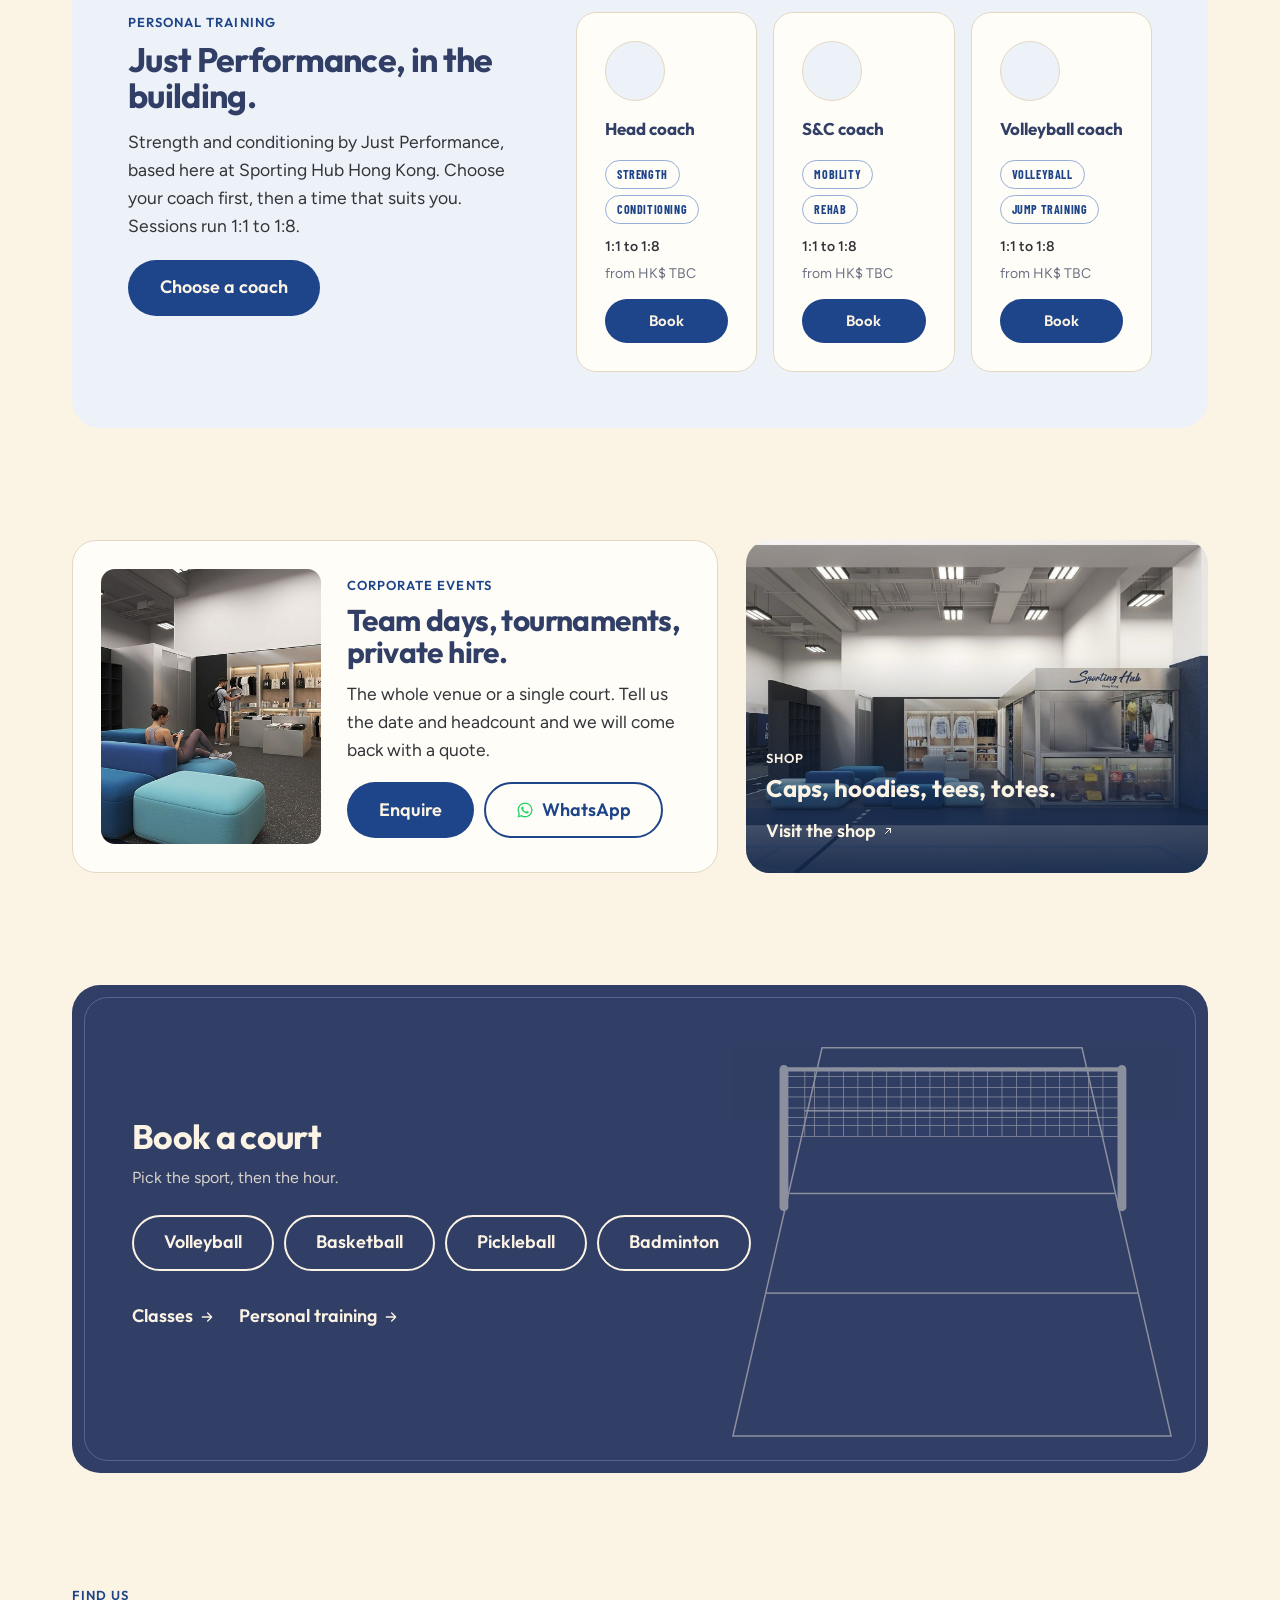
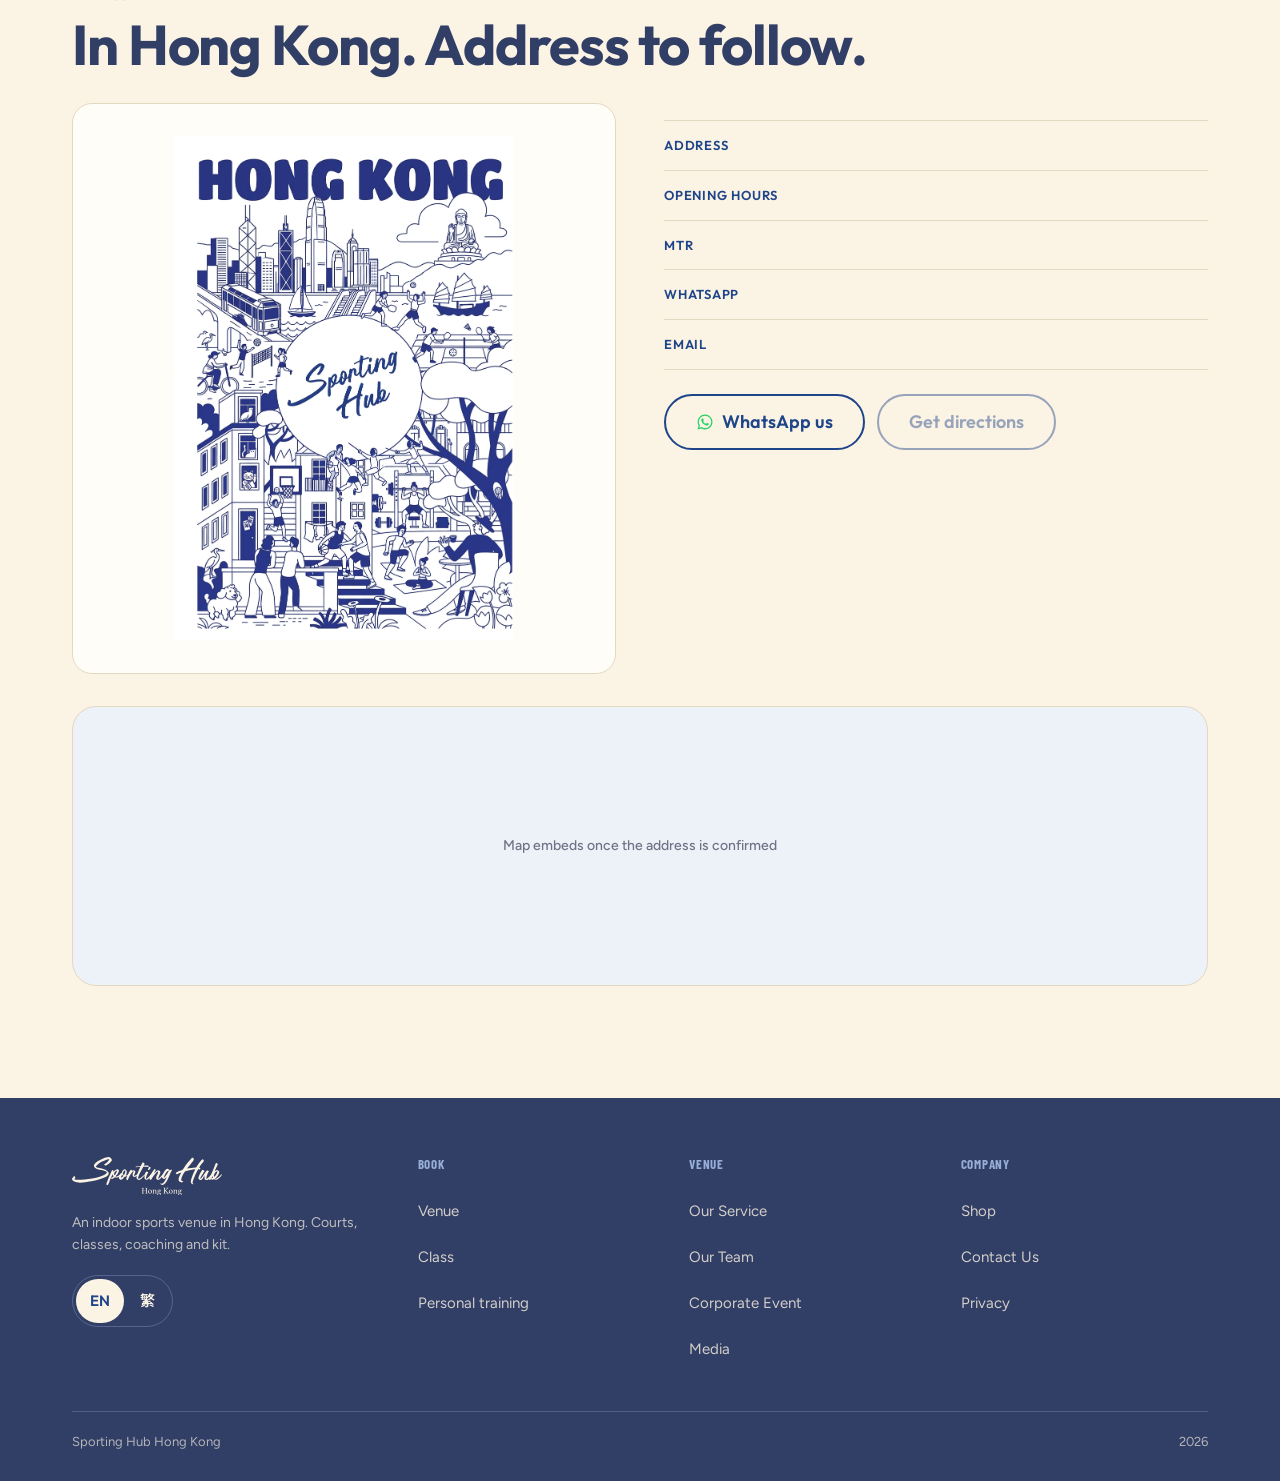
==== commit a807ac18: "Hide the preview panel in client view The panel hid on html.clean, which was only added by ?clean=1 " ====
--- a/index.html
+++ b/index.html
@@ -797,10 +797,14 @@
   if (params.get('clean') === '1') document.documentElement.classList.add('clean');
 
   /* Hosted-link switch (2026-09-09): ?view=client or ?view=dev sets the view
-     for this browser and, for client, also hides the tweaks panel, so a single
-     URL (index.html?view=client) can go to Suki and open clean on first visit.
-     The choice persists via localStorage exactly as if the panel had been
-     clicked, so booking.html and later visits keep it. */
+     for this browser, so a single URL can go to Suki and open clean on first
+     visit. The choice persists via localStorage exactly as if the panel had
+     been clicked, so booking.html and later visits keep it.
+
+     Panel visibility is no longer decided here. Since round 2 made client the
+     default, site.css hides the panel on html[data-view="client"], which
+     covers the plain URL as well as ?view=client. The .clean class stays for
+     ?clean=1, which hides the panel in dev view for screenshots. */
   const forced = params.get('view');
   if (forced === 'client' || forced === 'dev') {
     try{ localStorage.setItem(VIEW_KEY, forced); }catch(e){}
--- a/site.css
+++ b/site.css
@@ -757,6 +757,13 @@
   background:var(--raised-cream); border:1px solid var(--hairline); border-radius:var(--r-card);
   padding:14px; box-shadow:var(--shadow-float); display:flex; flex-direction:column; gap:12px;
 }
+/* The panel belongs to dev view only. Keying it on the view state rather than
+   on a query parameter matters since round 2 made client the default: a plain
+   URL opens in client view, and before this rule it still showed the panel
+   because nothing had added .clean. index.html carries data-view="client"
+   pre-boot, so the panel never flashes before initTweaksPanel runs. Dev view
+   is reachable at ?view=dev, which brings the panel back. */
+html[data-view="client"] .tweaks-panel{ display:none !important; }
 html.clean .tweaks-panel{ display:none !important; }
 .tweaks-title{ font-family:var(--f-display); font-weight:700; font-size:12px; text-transform:uppercase; letter-spacing:.06em; color:var(--deep-navy); }
 .tweaks-row{ display:flex; flex-direction:column; gap:6px; }
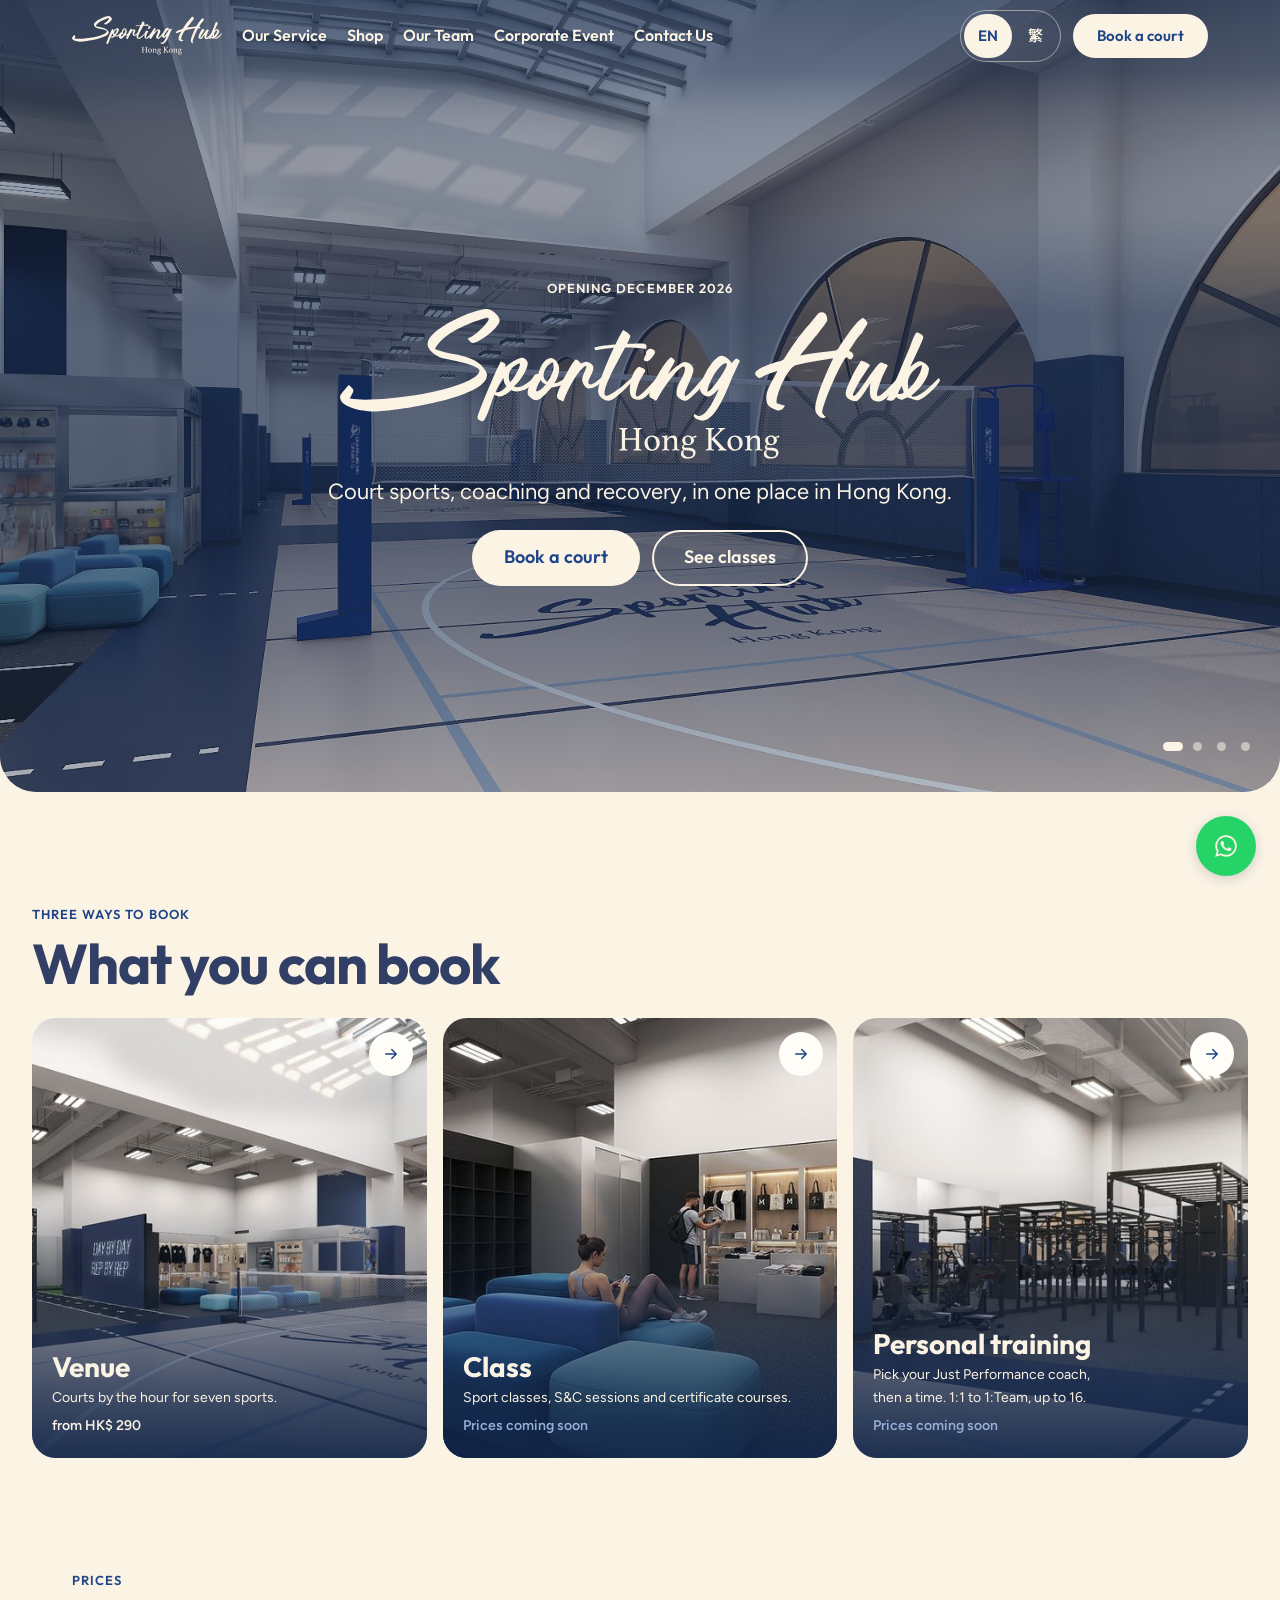
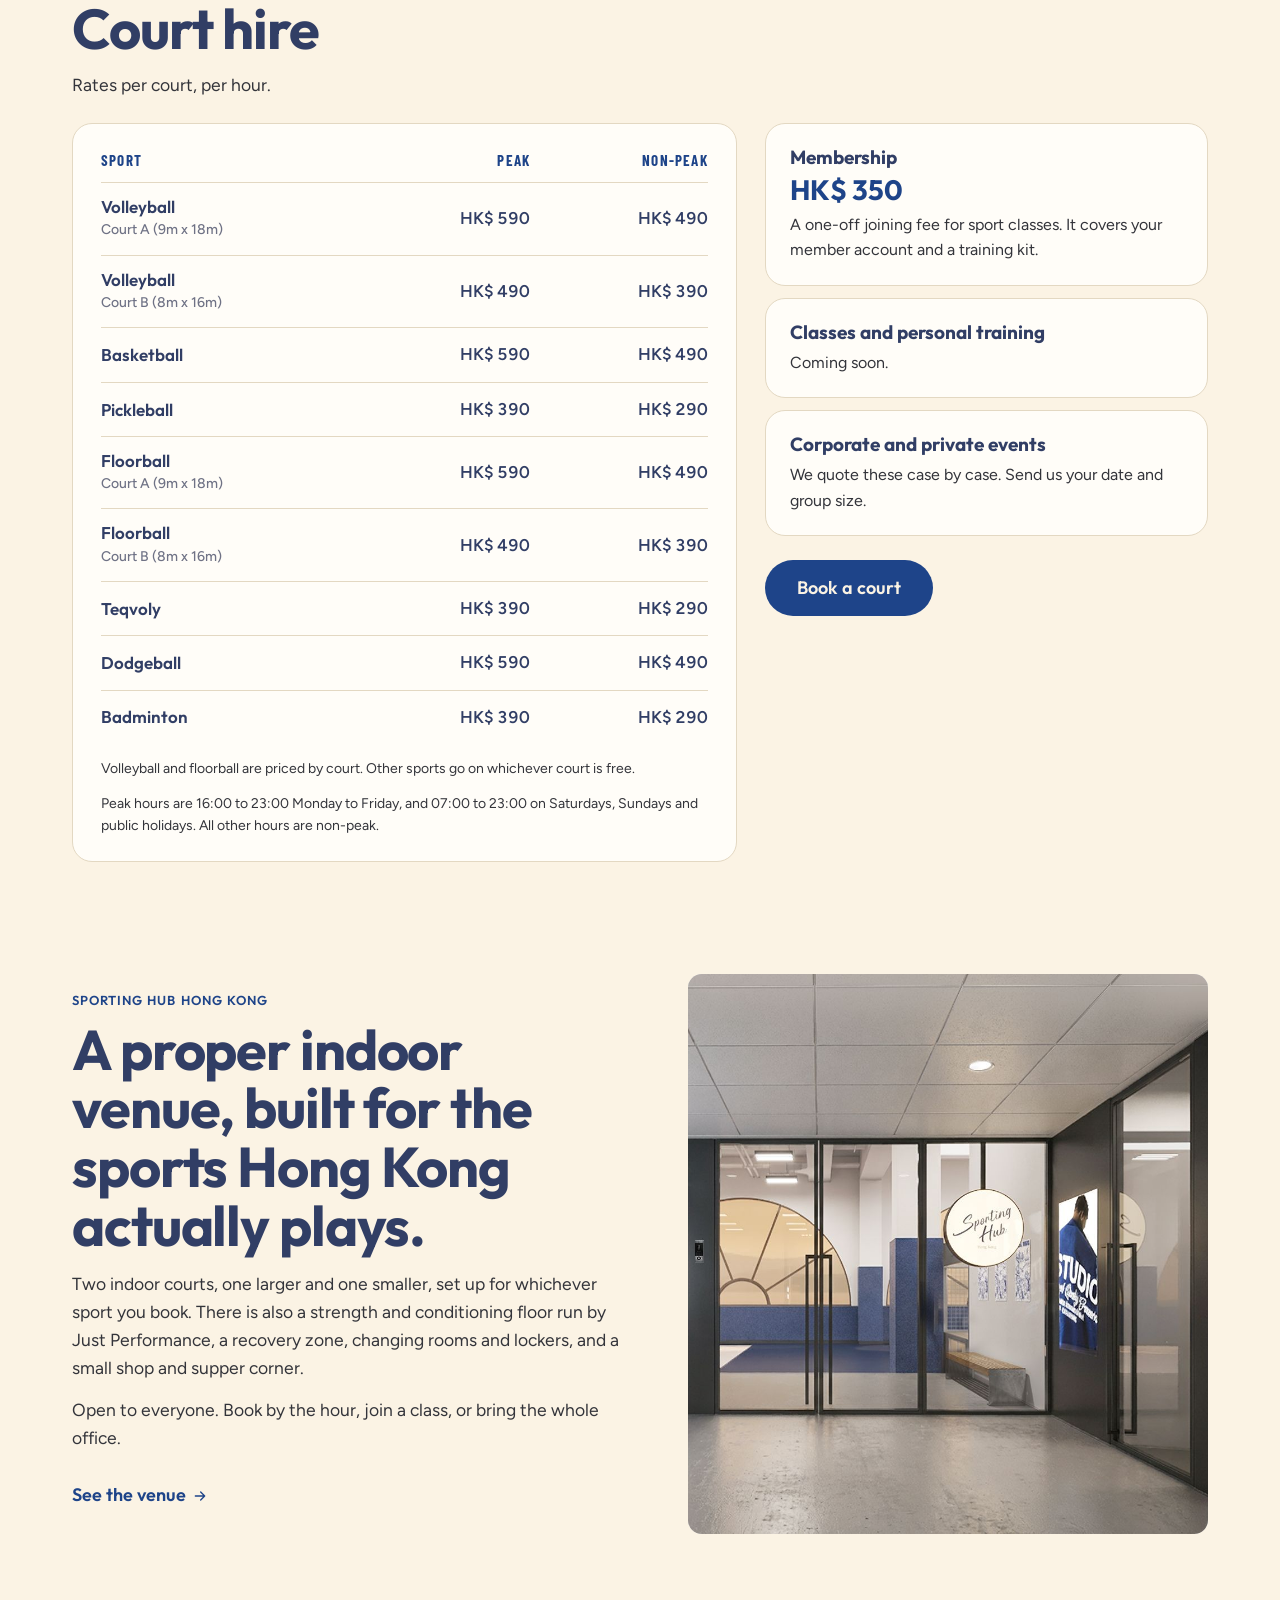
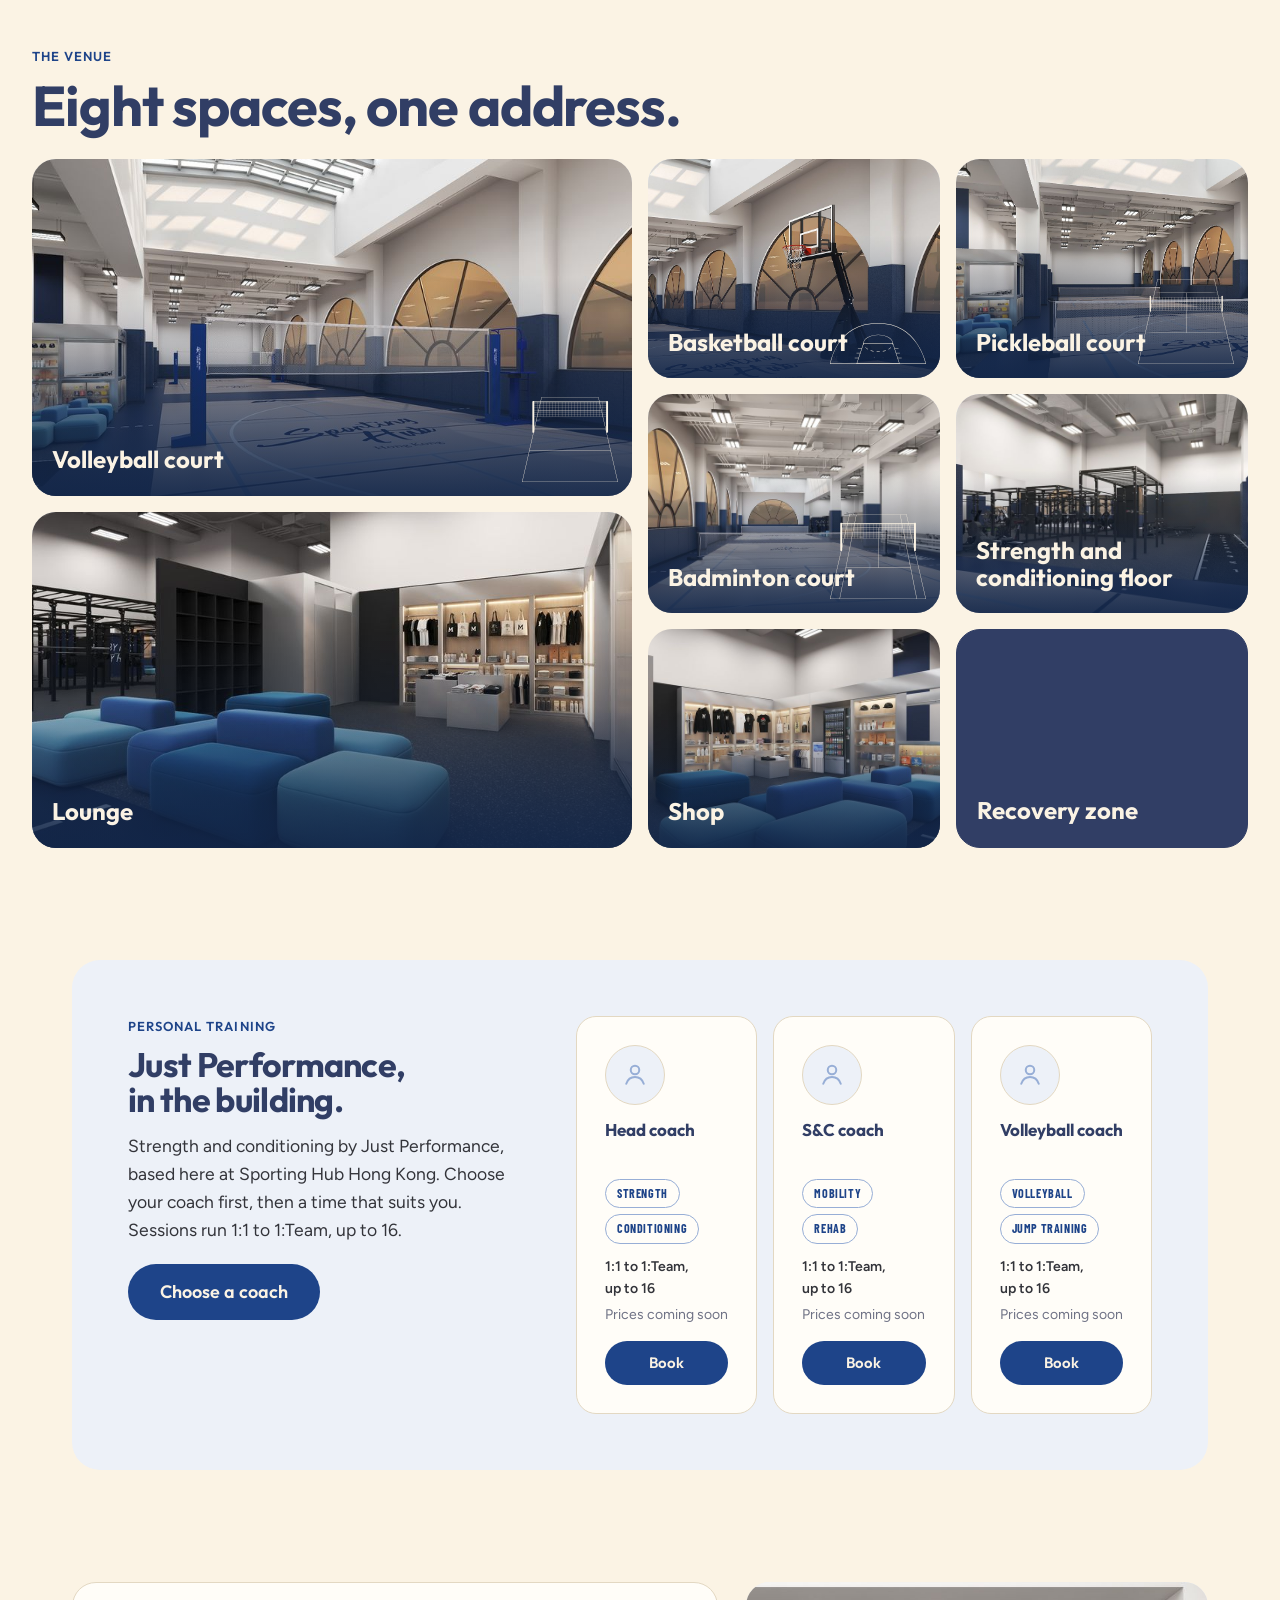
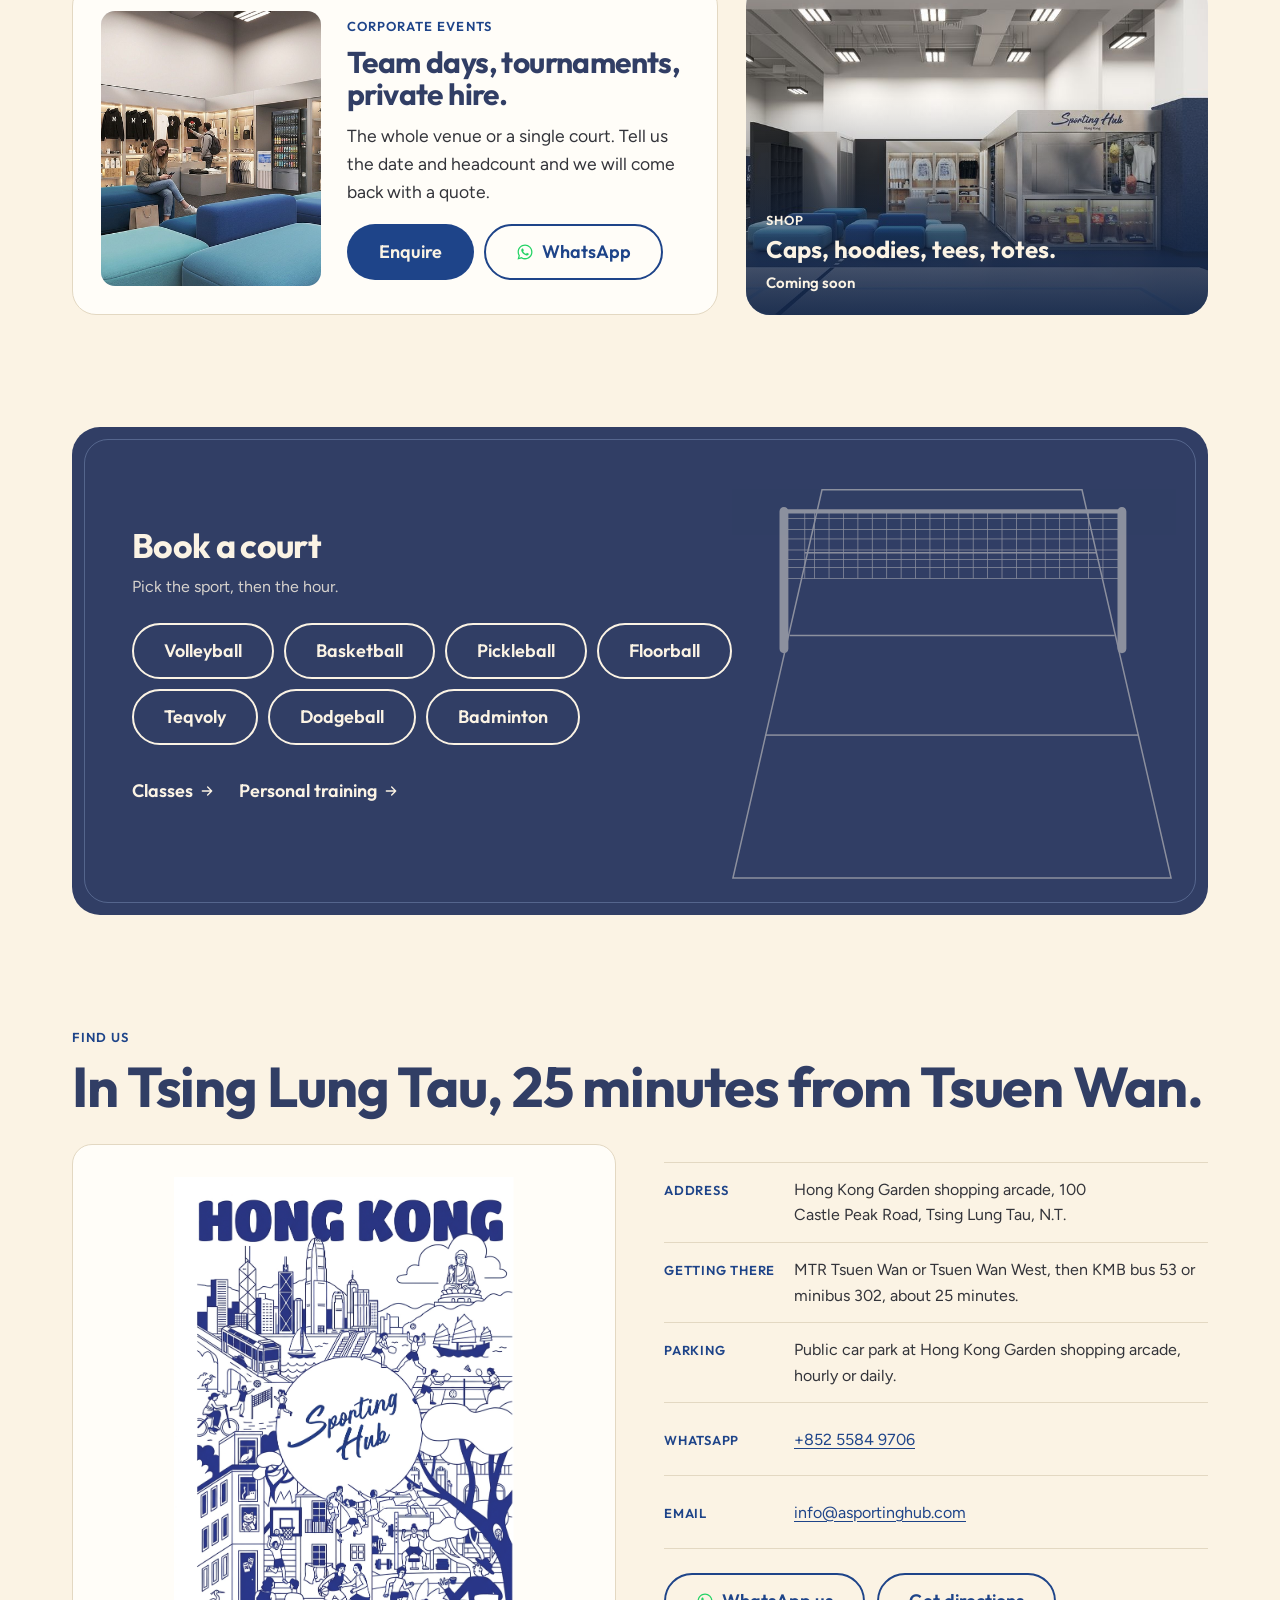
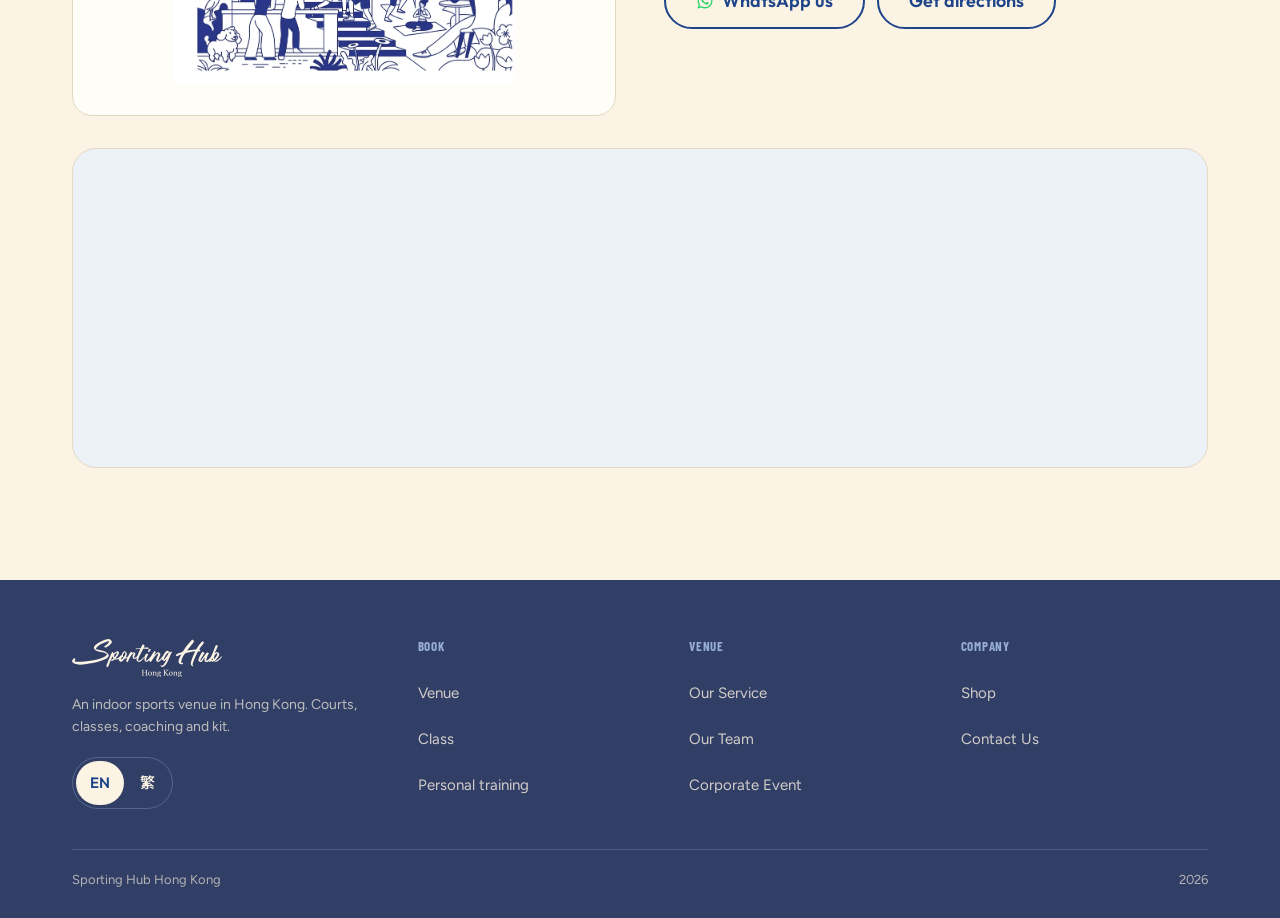
==== commit 075560c2: "Round 6: December opening, Non-peak, court sizes, find-us facts and map, shop coming soon, continuou" ====
--- a/index.html
+++ b/index.html
@@ -1,10 +1,19 @@
 <!DOCTYPE html>
-<html lang="en" data-view="client">
+<html lang="en" data-view="client" data-booking="open">
 <head>
 <meta charset="utf-8">
 <meta name="viewport" content="width=device-width, initial-scale=1, viewport-fit=cover">
 <title>Sporting Hub Hong Kong</title>
-<meta name="description" content="An indoor sports venue in Hong Kong. Book volleyball, basketball, pickleball and badminton courts by the hour, join a class, or train with a Just Performance coach.">
+<meta name="description" content="An indoor sports venue in Hong Kong. Courts by the hour for volleyball, basketball, pickleball, floorball, Teqvoly, dodgeball and badminton, plus classes and Just Performance coaching.">
+<meta property="og:type" content="website">
+<meta property="og:site_name" content="Sporting Hub Hong Kong">
+<meta property="og:title" content="Sporting Hub Hong Kong">
+<meta property="og:description" content="An indoor sports venue at Hong Kong Garden, Tsing Lung Tau. Courts by the hour, classes and Just Performance coaching. Opening December 2026.">
+<meta property="og:image" content="https://whhoaf.github.io/hksh-prototype/assets/og/og-image.jpg">
+<meta property="og:image:width" content="1200">
+<meta property="og:image:height" content="630">
+<meta property="og:url" content="https://whhoaf.github.io/hksh-prototype/">
+<meta name="twitter:card" content="summary_large_image">
 <link rel="preconnect" href="https://fonts.googleapis.com">
 <link rel="preconnect" href="https://fonts.gstatic.com" crossorigin>
 <link href="https://fonts.googleapis.com/css2?family=Outfit:wght@600;700;800&amp;family=Figtree:wght@400;500;600&amp;family=Barlow+Condensed:wght@600;700&amp;family=EB+Garamond:wght@400;500&amp;family=Noto+Sans+TC:wght@400;500;700;900&amp;family=Noto+Serif+TC:wght@400&amp;display=swap" rel="stylesheet">
@@ -59,19 +68,17 @@
   </g>
 </svg></a>
     <nav class="nav-items">
-      <a href="index.html" data-str="nav.home"></a>
       <a href="#pillars" data-str="nav.service"></a>
-      <span class="nav-item-wrap"><a href="#" data-str="nav.shop"><svg class="out" viewBox="0 0 24 24" fill="none" aria-hidden="true"><path d="M7 17L17 7M9 7h8v8" stroke="currentColor" stroke-width="2" stroke-linecap="round" stroke-linejoin="round"/></svg></a><span class="tbc" data-str="nav.shopTbc"></span></span>
+      <span class="nav-item-wrap"><a href="#shop" data-shop-link data-str="nav.shop"><svg class="out" viewBox="0 0 24 24" fill="none" aria-hidden="true"><path d="M7 17L17 7M9 7h8v8" stroke="currentColor" stroke-width="2" stroke-linecap="round" stroke-linejoin="round"/></svg></a><span class="tbc" data-str="nav.shopTbc"></span></span>
       <a href="#jp" data-str="nav.team"></a>
       <a href="#corporate" data-str="nav.corporate"></a>
-      <span class="nav-item-wrap"><a href="#" data-str="nav.media"></a><span class="tbc" data-str="nav.mediaTbc"></span></span>
       <a href="#find" data-str="nav.contact"></a>
     </nav>
     <div class="nav-right">
       <div class="lang-toggle" role="group" data-str-aria="nav.lang_aria">
         <button type="button" data-lang="en" aria-pressed="true">EN</button><button type="button" data-lang="zh" aria-pressed="false">繁</button>
       </div>
-      <a class="btn book-pill" href="booking.html" data-str="cta.book"></a>
+      <a class="btn book-pill" href="booking.html" data-book="venue" data-wa="wa.prefillGeneral" data-str="cta.book" data-str-soon="find.waBtn"></a>
       <button type="button" class="nav-burger" id="burger" data-str-aria="nav.menu_aria" aria-expanded="false"><i></i><i></i><i></i></button>
     </div>
   </div>
@@ -80,22 +87,20 @@
 <div class="drawer-scrim" id="drawerScrim"></div>
 <nav class="drawer" id="drawer" data-str-aria="nav.menu_aria">
   <button type="button" class="drawer-x" id="drawerX" data-str-aria="nav.closeAria">&times;</button>
-  <a href="index.html" data-str="nav.home"></a>
   <a href="#pillars" data-str="nav.service"></a>
-  <span class="drawer-item-wrap"><a href="#" data-str="nav.shop"></a><span class="tbc" data-str="nav.shopTbc"></span></span>
+  <span class="drawer-item-wrap"><a href="#shop" data-shop-link data-str="nav.shop"></a><span class="tbc" data-str="nav.shopTbc"></span></span>
   <a href="#jp" data-str="nav.team"></a>
   <a href="#corporate" data-str="nav.corporate"></a>
-  <span class="drawer-item-wrap"><a href="#" data-str="nav.media"></a><span class="tbc" data-str="nav.mediaTbc"></span></span>
   <a href="#find" data-str="nav.contact"></a>
-  <a class="btn btn-on-navy drawer-book" href="booking.html" data-str="cta.book"></a>
+  <a class="btn btn-on-navy drawer-book" href="booking.html" data-book="venue" data-wa="wa.prefillGeneral" data-str="cta.book" data-str-soon="find.waBtn"></a>
 </nav>
 
 <section class="hero hero-a" id="hero-a">
   <div class="hero-slideshow" aria-roledescription="carousel" aria-label="Venue photos">
-    <div class="hero-slide is-active"><img src="assets/render-1.jpg" alt="" loading="eager"></div>
-      <div class="hero-slide"><img src="assets/render-2.jpg" alt="" loading="lazy"></div>
-      <div class="hero-slide"><img src="assets/render-3.jpg" alt="" loading="lazy"></div>
-      <div class="hero-slide"><img src="assets/render-5.jpg" alt="" loading="lazy"></div>
+    <div class="hero-slide is-active"><img src="assets/venue/hall-volleyball.jpg" alt="" loading="eager" style="--hx:30%;--hy:100%;--hx-m:22%;--hz-m:130%"></div>
+      <div class="hero-slide"><img src="assets/venue/hall-corridor.jpg" alt="" loading="lazy" style="--hx:38%;--hy:100%;--hz-m:120%"></div>
+      <div class="hero-slide"><img src="assets/venue/hall-basketball.jpg" alt="" loading="lazy" style="--hx:70%;--hy:100%;--hx-m:85%;--hz-m:130%"></div>
+      <div class="hero-slide"><img src="assets/venue/hall-low-net.jpg" alt="" loading="lazy" style="--hx:65%;--hy:100%;--hx-m:78%;--hz-m:120%"></div>
     <button type="button" class="hero-arrow prev" aria-label="Previous photo"><svg viewBox="0 0 24 24" fill="none" aria-hidden="true"><path d="M15 6l-6 6 6 6" stroke="currentColor" stroke-width="2" stroke-linecap="round" stroke-linejoin="round"/></svg></button>
     <button type="button" class="hero-arrow next" aria-label="Next photo"><svg viewBox="0 0 24 24" fill="none" aria-hidden="true"><path d="M9 6l6 6-6 6" stroke="currentColor" stroke-width="2" stroke-linecap="round" stroke-linejoin="round"/></svg></button>
     <div class="hero-dots">
@@ -150,9 +155,10 @@
 </svg></h1>
         <p class="lead on-photo" style="margin-bottom:22px" data-str="hero.lead"></p>
         <div class="hero-actions">
-          <a class="btn btn-primary btn-on-dark" href="booking.html" data-str="cta.book"></a>
-          <a class="btn btn-secondary btn-on-dark" href="#pillars" data-str="cta.classes"></a>
-        </div>
+          <a class="btn btn-primary btn-on-dark" href="booking.html" data-book="venue" data-wa="wa.prefillGeneral" data-str="cta.book" data-str-soon="find.waBtn"></a>
+          <a class="btn btn-secondary btn-on-dark open-only" href="#pillars" data-str="cta.classes"></a>
+        </div>
+        <p class="soon-note on-photo soon-only"><span data-str="soon.note1"></span><span data-str="soon.note2"></span></p>
       </div>
     </div>
   </div>
@@ -163,9 +169,9 @@
     <p class="eyebrow" data-str="pillar.eyebrow"></p>
     <h2 class="h-section" style="margin-bottom:24px" data-str="pillar.title"></h2>
     <div class="pillars-grid">
-      <a class="pillar-tile photo-frame" href="booking.html?mode=venue">
-        <span class="photo-slot">pillar-venue &middot; render-2 crop, court hall</span>
-        <img src="assets/render-2-800.jpg" alt="" loading="lazy" style="object-position:55% 45%">
+      <a class="pillar-tile photo-frame" href="booking.html?mode=venue" data-book="venue" data-book-soon="#prices">
+        <span class="photo-slot">pillar-venue &middot; venue-wide render: courts, S&amp;C, shop and lounge in one view</span>
+        <img src="assets/venue/venue-wide-800.jpg" alt="" loading="lazy" style="object-position:60% 50%">
         <span class="scrim scrim-tile" aria-hidden="true"></span>
         <span class="tile-arrow"><svg viewBox="0 0 24 24" fill="none" aria-hidden="true"><path d="M5 12h14M13 6l6 6-6 6" stroke="currentColor" stroke-width="2" stroke-linecap="round" stroke-linejoin="round"/></svg></span>
         <span class="tile-text scrim">
@@ -174,9 +180,9 @@
           <span class="tile-price price-tbc on-photo" data-price-cat="court"></span>
         </span>
       </a>
-      <a class="pillar-tile is-mid photo-frame" href="booking.html?mode=class">
-        <span class="photo-slot">pillar-class &middot; render-3 crop toward people</span>
-        <img src="assets/render-3-800.jpg" alt="" loading="lazy" style="object-position:68% 40%">
+      <a class="pillar-tile is-mid photo-frame" href="booking.html?mode=class" data-book="class" data-book-soon="#prices">
+        <span class="photo-slot">pillar-class &middot; stand-in, lounge render with people; a class photo is still needed</span>
+        <img src="assets/venue/lounge-people-800.jpg" alt="" loading="lazy" style="object-position:62% 50%">
         <span class="scrim scrim-tile" aria-hidden="true"></span>
         <span class="tile-arrow"><svg viewBox="0 0 24 24" fill="none" aria-hidden="true"><path d="M5 12h14M13 6l6 6-6 6" stroke="currentColor" stroke-width="2" stroke-linecap="round" stroke-linejoin="round"/></svg></span>
         <span class="tile-text scrim">
@@ -185,9 +191,9 @@
           <span class="tile-price price-tbc on-photo" data-price-cat="class"></span>
         </span>
       </a>
-      <a class="pillar-tile photo-frame" href="booking.html?mode=pt">
-        <span class="photo-slot">pillar-pt &middot; placeholder, S&amp;C floor photo needed</span>
-        <img src="assets/render-3.jpg" alt="" loading="lazy" class="pt-crop">
+      <a class="pillar-tile photo-frame" href="booking.html?mode=pt" data-book="pt" data-book-soon="#jp">
+        <span class="photo-slot">pillar-pt &middot; S&amp;C floor render</span>
+        <img src="assets/venue/sc-floor-800.jpg" alt="" loading="lazy" style="object-position:15% 50%">
         <span class="scrim scrim-tile" aria-hidden="true"></span>
         <span class="tile-arrow"><svg viewBox="0 0 24 24" fill="none" aria-hidden="true"><path d="M5 12h14M13 6l6 6-6 6" stroke="currentColor" stroke-width="2" stroke-linecap="round" stroke-linejoin="round"/></svg></span>
         <span class="tile-text scrim">
@@ -196,6 +202,52 @@
           <span class="tile-price price-tbc on-photo" data-price-cat="pt"></span>
         </span>
       </a>
+    </div>
+  </div>
+</section>
+
+<!-- Round 5 (client, 2026-09-30 to 2026-10-04): real court hire prices, on the
+     main site and on the coming-soon page generated from this file. Rows render
+     from RATES in booking.js (the client's rate card); no figure is written into
+     this markup. -->
+<section class="section" id="prices">
+  <div class="wrap">
+    <p class="eyebrow" data-str="prices.eyebrow"></p>
+    <h2 class="h-section" style="margin-bottom:12px" data-str="prices.title"></h2>
+    <p class="body-text prices-lead" data-str="prices.lead"></p>
+    <div class="price-grid">
+      <div class="price-card">
+        <table class="price-table">
+          <thead>
+            <tr><th scope="col" data-str="prices.colSport"></th><th scope="col" data-str="prices.colPeak"></th><th scope="col" data-str="prices.colOffpeak"></th></tr>
+          </thead>
+          <tbody id="rateRows"></tbody>
+        </table>
+        <p class="price-hours" data-str="prices.courtsNote"></p>
+        <p class="price-hours" data-str="prices.hours"></p>
+      </div>
+      <div class="price-notes">
+        <div class="price-note">
+          <h3 class="h-note" data-str="prices.memberTitle"></h3>
+          <p class="price-figure" id="memberFee"></p>
+          <p class="body-text" data-str="prices.memberBody"></p>
+        </div>
+        <div class="price-note">
+          <h3 class="h-note" data-str="prices.classTitle"></h3>
+          <p class="body-text" data-str="prices.classBody"></p>
+          <span class="tbc" data-str="prices.classTbc"></span>
+        </div>
+        <div class="price-note">
+          <h3 class="h-note" data-str="prices.corpTitle"></h3>
+          <p class="body-text" data-str="prices.corpBody"></p>
+        </div>
+        <div class="price-actions">
+          <a class="btn btn-primary" href="booking.html?mode=venue" data-book="venue" data-str="cta.book" data-str-soon="find.waBtn"></a>
+          <a class="btn btn-secondary" id="pricePdf" href="#" target="_blank" rel="noopener" hidden data-str="prices.pdf"></a>
+          <span class="tbc" id="pricePdfTbc" data-str="prices.pdfTbc"></span>
+        </div>
+        <p class="soon-note soon-only"><span data-str="soon.note1"></span><span data-str="soon.note2"></span></p>
+      </div>
     </div>
   </div>
 </section>
@@ -211,8 +263,8 @@
     </div>
     <div class="intro-photo">
       <div class="photo-rect photo-frame">
-        <span class="photo-slot">intro-arch &middot; render-2 crop, fills the column, no arch top</span>
-        <img src="assets/render-2.jpg" alt="" loading="lazy" style="object-position:38% 30%">
+        <span class="photo-slot">intro &middot; entrance render</span>
+        <img src="assets/venue/entrance.jpg" alt="" loading="lazy" class="crop-entrance">
       </div>
     </div>
   </div>
@@ -224,8 +276,8 @@
     <h2 class="h-section" style="margin-bottom:24px" data-str="spaces.title"></h2>
     <div class="spaces-grid">
       <div class="space-tile photo-frame is-wide">
-        <span class="photo-slot">space-volleyball &middot; placeholder crop, real court photo needed</span>
-        <img src="assets/render-2-800.jpg" alt="" loading="lazy" style="object-position:30% 55%">
+        <span class="photo-slot">space-volleyball &middot; volleyball set-up render</span>
+        <img src="assets/venue/hall-volleyball-800.jpg" alt="" loading="lazy" style="object-position:50% 40%">
         <span class="scrim scrim-tile" aria-hidden="true"></span>
         <span class="court-dia"><svg data-name="Layer 2" xmlns="http://www.w3.org/2000/svg" viewBox="0 0 106.15 94.01">
   <defs>
@@ -283,8 +335,8 @@
         </span>
       </div>
       <div class="space-tile photo-frame">
-        <span class="photo-slot">space-basketball &middot; placeholder crop, real court photo needed</span>
-        <img src="assets/render-1-800.jpg" alt="" loading="lazy" style="object-position:70% 30%">
+        <span class="photo-slot">space-basketball &middot; basketball hoop render</span>
+        <img src="assets/venue/hall-basketball.jpg" alt="" loading="lazy" class="crop-hoop">
         <span class="scrim scrim-tile" aria-hidden="true"></span>
         <span class="court-dia"><svg data-name="Layer 2" xmlns="http://www.w3.org/2000/svg" viewBox="0 0 180.92 77.25">
   <defs>
@@ -318,8 +370,8 @@
         </span>
       </div>
       <div class="space-tile photo-frame">
-        <span class="photo-slot">space-pickleball &middot; placeholder crop, real court photo needed</span>
-        <img src="assets/render-1-800.jpg" alt="" loading="lazy" style="object-position:15% 75%">
+        <span class="photo-slot">space-pickleball &middot; low-net render</span>
+        <img src="assets/venue/hall-low-net.jpg" alt="" loading="lazy" class="crop-net">
         <span class="scrim scrim-tile" aria-hidden="true"></span>
         <span class="court-dia"><svg data-name="Layer 2" xmlns="http://www.w3.org/2000/svg" viewBox="0 0 106.15 94.01">
   <defs>
@@ -378,8 +430,8 @@
         </span>
       </div>
       <div class="space-tile photo-frame">
-        <span class="photo-slot">space-badminton &middot; placeholder crop, real court photo needed</span>
-        <img src="assets/render-2-800.jpg" alt="" loading="lazy" style="object-position:75% 55%">
+        <span class="photo-slot">space-badminton &middot; court corridor render</span>
+        <img src="assets/venue/hall-corridor-800.jpg" alt="" loading="lazy" style="object-position:30% 50%">
         <span class="scrim scrim-tile" aria-hidden="true"></span>
         <span class="court-dia"><svg data-name="Layer 2" xmlns="http://www.w3.org/2000/svg" viewBox="0 0 106.15 94.01">
   <defs>
@@ -441,8 +493,8 @@
         </span>
       </div>
       <div class="space-tile photo-frame">
-        <span class="photo-slot">space-sc &middot; placeholder, S&amp;C floor photo needed</span>
-        <img src="assets/render-5-800.jpg" alt="" loading="lazy" style="object-position:50% 60%">
+        <span class="photo-slot">space-sc &middot; S&amp;C floor render, sled lane in frame</span>
+        <img src="assets/venue/sc-floor-800.jpg" alt="" loading="lazy" style="object-position:45% 50%">
         <span class="scrim scrim-tile" aria-hidden="true"></span>
         
         <span class="tile-text scrim">
@@ -450,8 +502,8 @@
         </span>
       </div>
       <div class="space-tile photo-frame is-wide">
-        <span class="photo-slot">space-lounge &middot; render-3 wide crop</span>
-        <img src="assets/render-3-800.jpg" alt="" loading="lazy" style="object-position:45% 55%">
+        <span class="photo-slot">space-lounge &middot; lounge render, no people</span>
+        <img src="assets/venue/lounge-800.jpg" alt="" loading="lazy" style="object-position:50% 100%">
         <span class="scrim scrim-tile" aria-hidden="true"></span>
         
         <span class="tile-text scrim">
@@ -459,8 +511,8 @@
         </span>
       </div>
       <div class="space-tile photo-frame">
-        <span class="photo-slot">space-retail &middot; render-4 shop kiosk</span>
-        <img src="assets/render-4-800.jpg" alt="" loading="lazy" style="object-position:78% 45%">
+        <span class="photo-slot">space-retail &middot; merch wall and vending render</span>
+        <img src="assets/venue/merch-wall-800.jpg" alt="" loading="lazy" style="object-position:50% 50%">
         <span class="scrim scrim-tile" aria-hidden="true"></span>
         
         <span class="tile-text scrim">
@@ -468,7 +520,7 @@
         </span>
       </div>
       <div class="space-tile is-panel">
-        <span class="photo-slot">space-recovery &middot; no render, plain Cool panel tile</span>
+        <span class="photo-slot">space-recovery &middot; no render yet, navy panel tile</span>
         <span class="tile-text">
           <span class="h-tile" data-str="spaces.recovery"></span>
         </span>
@@ -477,7 +529,7 @@
   </div>
 </section>
 
-<section class="section">
+<section class="section" id="jp">
   <div class="wrap">
     <div class="jp-panel">
       <div class="jp-grid">
@@ -485,11 +537,11 @@
           <p class="eyebrow" data-str="jp.eyebrow"></p>
           <h2 class="h-section" style="font-size:34px" data-str="jp.title"></h2>
           <p class="body-text" style="margin-bottom:20px" data-str="jp.body"></p>
-          <a class="btn btn-primary" href="booking.html?mode=pt" data-str="jp.cta"></a>
+          <a class="btn btn-primary" href="booking.html?mode=pt" data-book="pt" data-str="jp.cta" data-str-soon="find.waBtn"></a>
         </div>
         <div class="jp-coaches overflow-x-auto">
           <div class="coach-card">
-          <div class="coach-avatar"></div>
+          <div class="coach-avatar"><svg viewBox="0 0 24 24" fill="none" aria-hidden="true"><circle cx="12" cy="8" r="3.4" stroke="currentColor" stroke-width="1.6"/><path d="M5 19c1.2-3.6 4-5.4 7-5.4s5.8 1.8 7 5.4" stroke="currentColor" stroke-width="1.6" stroke-linecap="round"/></svg></div>
           <div class="h-coach" data-str="jp.coach1.name"></div>
           <span class="tbc" style="margin-bottom:10px;display:inline-flex" data-str="jp.tbcBio"></span>
           <div class="chips">
@@ -498,10 +550,10 @@
           </div>
           <div class="coach-size" data-str="jp.groupSize"></div>
           <div class="coach-price price-tbc" data-price-cat="pt"></div>
-          <a class="btn btn-primary" href="booking.html?mode=pt" data-str="jp.book"></a>
+          <a class="btn btn-primary" href="booking.html?mode=pt" data-book="pt" data-str="jp.book"></a>
         </div>
           <div class="coach-card">
-          <div class="coach-avatar"></div>
+          <div class="coach-avatar"><svg viewBox="0 0 24 24" fill="none" aria-hidden="true"><circle cx="12" cy="8" r="3.4" stroke="currentColor" stroke-width="1.6"/><path d="M5 19c1.2-3.6 4-5.4 7-5.4s5.8 1.8 7 5.4" stroke="currentColor" stroke-width="1.6" stroke-linecap="round"/></svg></div>
           <div class="h-coach" data-str="jp.coach2.name"></div>
           <span class="tbc" style="margin-bottom:10px;display:inline-flex" data-str="jp.tbcBio"></span>
           <div class="chips">
@@ -510,10 +562,10 @@
           </div>
           <div class="coach-size" data-str="jp.groupSize"></div>
           <div class="coach-price price-tbc" data-price-cat="pt"></div>
-          <a class="btn btn-primary" href="booking.html?mode=pt" data-str="jp.book"></a>
+          <a class="btn btn-primary" href="booking.html?mode=pt" data-book="pt" data-str="jp.book"></a>
         </div>
           <div class="coach-card">
-          <div class="coach-avatar"></div>
+          <div class="coach-avatar"><svg viewBox="0 0 24 24" fill="none" aria-hidden="true"><circle cx="12" cy="8" r="3.4" stroke="currentColor" stroke-width="1.6"/><path d="M5 19c1.2-3.6 4-5.4 7-5.4s5.8 1.8 7 5.4" stroke="currentColor" stroke-width="1.6" stroke-linecap="round"/></svg></div>
           <div class="h-coach" data-str="jp.coach3.name"></div>
           <span class="tbc" style="margin-bottom:10px;display:inline-flex" data-str="jp.tbcBio"></span>
           <div class="chips">
@@ -522,8 +574,12 @@
           </div>
           <div class="coach-size" data-str="jp.groupSize"></div>
           <div class="coach-price price-tbc" data-price-cat="pt"></div>
-          <a class="btn btn-primary" href="booking.html?mode=pt" data-str="jp.book"></a>
-        </div>
+          <a class="btn btn-primary" href="booking.html?mode=pt" data-book="pt" data-str="jp.book"></a>
+        </div>
+        </div>
+        <div class="jp-photo photo-rect photo-frame soon-only">
+          <span class="photo-slot">jp-wide &middot; coming-soon page only, S&amp;C floor render</span>
+          <img src="assets/venue/sc-floor-800.jpg" alt="" loading="lazy" style="object-position:40% 50%">
         </div>
       </div>
     </div>
@@ -535,8 +591,8 @@
     <div class="corp-shop-grid">
       <div class="corp-block">
         <div class="photo-rect photo-frame">
-          <span class="photo-slot">corporate-arch &middot; render-3 portrait crop on the people</span>
-          <img src="assets/render-3.jpg" alt="" loading="lazy" style="object-position:70% 35%">
+          <span class="photo-slot">corporate &middot; stand-in, merch wall render with people; an event photo is still needed</span>
+          <img src="assets/venue/merch-people.jpg" alt="" loading="lazy" style="object-position:44% 50%">
         </div>
         <div>
           <p class="eyebrow" data-str="corp.eyebrow"></p>
@@ -548,15 +604,16 @@
           </div>
         </div>
       </div>
-      <a class="shop-tile photo-frame" href="#" id="shop" target="_blank" rel="noopener">
-        <span class="photo-slot">shop-tile &middot; render-4 shop kiosk, lower scrim</span>
-        <img src="assets/render-4-800.jpg" alt="" loading="lazy" style="object-position:75% 40%">
+      <a class="shop-tile photo-frame" id="shop">
+        <span class="photo-slot">shop-tile &middot; shop kiosk render, lower scrim</span>
+        <img src="assets/venue/shop-kiosk-800.jpg" alt="" loading="lazy" style="object-position:100% 50%">
         <span class="scrim scrim-tile" aria-hidden="true"></span>
         <span class="tile-text scrim">
           <span class="eyebrow on-photo" style="margin-bottom:6px" data-str="shop.eyebrow"></span>
           <span class="h-tile on-photo" style="display:block;margin-bottom:8px" data-str="shop.title"></span>
           <span style="display:flex;align-items:center;flex-wrap:wrap;gap:10px">
-            <span class="text-link on-photo"><span data-str="shop.link"></span><svg class="out" viewBox="0 0 24 24" fill="none" aria-hidden="true"><path d="M7 17L17 7M9 7h8v8" stroke="currentColor" stroke-width="2" stroke-linecap="round" stroke-linejoin="round"/></svg></span>
+            <span class="text-link on-photo shop-go"><span data-str="shop.link"></span><svg class="out" viewBox="0 0 24 24" fill="none" aria-hidden="true"><path d="M7 17L17 7M9 7h8v8" stroke="currentColor" stroke-width="2" stroke-linecap="round" stroke-linejoin="round"/></svg></span>
+            <span class="shop-soon on-photo" data-str="shop.soon"></span>
             <span class="tbc" data-str="shop.tbcName"></span>
           </span>
         </span>
@@ -565,7 +622,7 @@
   </div>
 </section>
 
-<section class="section">
+<section class="section open-only">
   <div class="wrap">
     <div class="book-band">
       <span class="watermark"><svg data-name="Layer 2" xmlns="http://www.w3.org/2000/svg" viewBox="0 0 106.15 94.01">
@@ -621,16 +678,20 @@
 </svg></span>
       <div class="book-band-inner">
         <h2 class="h-section on-dark" style="font-size:34px;margin-bottom:10px" data-str="band.title"></h2>
-        <p class="book-band-sub" data-str="band.sub"></p>
+        <p class="book-band-sub open-only" data-str="band.sub"></p>
+        <p class="book-band-sub soon-only" data-str="soon.band"></p>
         <div class="book-band-sports">
-          <a class="btn btn-secondary btn-on-dark" href="booking.html?mode=venue&amp;court=vb" data-str="band.sport.vb"></a>
-          <a class="btn btn-secondary btn-on-dark" href="booking.html?mode=venue&amp;court=bb" data-str="band.sport.bb"></a>
-          <a class="btn btn-secondary btn-on-dark" href="booking.html?mode=venue&amp;court=pb" data-str="band.sport.pb"></a>
-          <a class="btn btn-secondary btn-on-dark" href="booking.html?mode=venue&amp;court=bd" data-str="band.sport.bd"></a>
+          <a class="btn btn-secondary btn-on-dark" href="booking.html?mode=venue&amp;court=vb" data-book="venue" data-sport="vb" data-str="sport.vb.name"></a>
+          <a class="btn btn-secondary btn-on-dark" href="booking.html?mode=venue&amp;court=bb" data-book="venue" data-sport="bb" data-str="sport.bb.name"></a>
+          <a class="btn btn-secondary btn-on-dark" href="booking.html?mode=venue&amp;court=pb" data-book="venue" data-sport="pb" data-str="sport.pb.name"></a>
+          <a class="btn btn-secondary btn-on-dark" href="booking.html?mode=venue&amp;court=fb" data-book="venue" data-sport="fb" data-str="sport.fb.name"></a>
+          <a class="btn btn-secondary btn-on-dark" href="booking.html?mode=venue&amp;court=tq" data-book="venue" data-sport="tq" data-str="sport.tq.name"></a>
+          <a class="btn btn-secondary btn-on-dark" href="booking.html?mode=venue&amp;court=db" data-book="venue" data-sport="db" data-str="sport.db.name"></a>
+          <a class="btn btn-secondary btn-on-dark" href="booking.html?mode=venue&amp;court=bd" data-book="venue" data-sport="bd" data-str="sport.bd.name"></a>
         </div>
         <div class="book-band-links">
-          <a class="text-link on-dark" href="booking.html?mode=class"><span data-str="band.classes"></span><svg class="arrow" viewBox="0 0 24 24" fill="none" aria-hidden="true"><path d="M5 12h14M13 6l6 6-6 6" stroke="currentColor" stroke-width="2" stroke-linecap="round" stroke-linejoin="round"/></svg></a>
-          <a class="text-link on-dark" href="booking.html?mode=pt"><span data-str="band.pt"></span><svg class="arrow" viewBox="0 0 24 24" fill="none" aria-hidden="true"><path d="M5 12h14M13 6l6 6-6 6" stroke="currentColor" stroke-width="2" stroke-linecap="round" stroke-linejoin="round"/></svg></a>
+          <a class="text-link on-dark" href="booking.html?mode=class" data-book="class"><span data-str="band.classes"></span><svg class="arrow" viewBox="0 0 24 24" fill="none" aria-hidden="true"><path d="M5 12h14M13 6l6 6-6 6" stroke="currentColor" stroke-width="2" stroke-linecap="round" stroke-linejoin="round"/></svg></a>
+          <a class="text-link on-dark" href="booking.html?mode=pt" data-book="pt"><span data-str="band.pt"></span><svg class="arrow" viewBox="0 0 24 24" fill="none" aria-hidden="true"><path d="M5 12h14M13 6l6 6-6 6" stroke="currentColor" stroke-width="2" stroke-linecap="round" stroke-linejoin="round"/></svg></a>
         </div>
       </div>
     </div>
@@ -647,20 +708,21 @@
       </div>
       <div>
         <dl>
-          <div class="facts-row"><dt data-str="find.addressLabel"></dt><dd><span class="tbc" data-str="find.addressValue"></span></dd></div>
-          <div class="facts-row"><dt data-str="find.hoursLabel"></dt><dd><span class="tbc" data-str="find.hoursValue"></span></dd></div>
-          <div class="facts-row"><dt data-str="find.mtrLabel"></dt><dd><span class="tbc" data-str="find.mtrValue"></span></dd></div>
-          <div class="facts-row"><dt data-str="find.waLabel"></dt><dd><span class="tbc" data-str="find.waValue"></span></dd></div>
-          <div class="facts-row"><dt data-str="find.emailLabel"></dt><dd><span class="tbc" data-str="find.emailValue"></span></dd></div>
+          <div class="facts-row"><dt data-str="find.addressLabel"></dt><dd data-str="find.addressValue"></dd></div>
+          <div class="facts-row is-tbc"><dt data-str="find.hoursLabel"></dt><dd><span class="tbc" data-str="find.hoursValue"></span></dd></div>
+          <div class="facts-row"><dt data-str="find.transportLabel"></dt><dd data-str="find.transportValue"></dd></div>
+          <div class="facts-row"><dt data-str="find.parkingLabel"></dt><dd data-str="find.parkingValue"></dd></div>
+          <div class="facts-row"><dt data-str="find.waLabel"></dt><dd><a href="#" id="waFact" target="_blank" rel="noopener" data-str="find.waValue"></a></dd></div>
+          <div class="facts-row"><dt data-str="find.emailLabel"></dt><dd><a href="mailto:info@asportinghub.com" data-str="find.emailValue"></a></dd></div>
         </dl>
         <div class="find-actions">
           <a class="btn btn-secondary" href="#" id="waFind" target="_blank" rel="noopener"><svg class="wa-glyph" viewBox="0 0 24 24" aria-hidden="true"><path d="M12.04 2C6.58 2 2.13 6.45 2.13 11.91c0 1.75.46 3.45 1.32 4.95L2 22l5.25-1.38a9.9 9.9 0 004.79 1.22h.01c5.46 0 9.91-4.45 9.91-9.91 0-2.65-1.03-5.14-2.9-7.01A9.82 9.82 0 0012.04 2zm0 18.15h-.01a8.2 8.2 0 01-4.19-1.15l-.3-.18-3.12.82.83-3.04-.2-.31a8.2 8.2 0 01-1.26-4.38c0-4.54 3.7-8.24 8.25-8.24a8.2 8.2 0 015.83 2.42 8.19 8.19 0 012.41 5.83c0 4.54-3.7 8.23-8.24 8.23zm4.52-6.16c-.25-.13-1.47-.72-1.69-.81-.23-.08-.39-.12-.56.13-.16.24-.64.8-.79.97-.14.16-.29.18-.54.06-.25-.13-1.05-.39-1.99-1.23-.74-.66-1.23-1.47-1.38-1.72-.14-.25-.01-.38.11-.5.11-.11.25-.29.37-.43.13-.15.17-.25.25-.41.08-.17.04-.31-.02-.43-.06-.13-.56-1.35-.77-1.84-.2-.49-.4-.42-.56-.43h-.47c-.17 0-.43.06-.66.31-.22.25-.87.85-.87 2.07s.89 2.4 1.02 2.56c.12.17 1.75 2.67 4.23 3.74.59.26 1.05.41 1.41.52.59.19 1.13.16 1.56.1.47-.07 1.47-.6 1.68-1.18.21-.58.21-1.07.14-1.18-.06-.11-.22-.17-.47-.29z" fill="#25D366"/></svg><span data-str="find.waBtn"></span></a>
-          <a class="btn btn-secondary is-disabled" href="#" aria-disabled="true"><span data-str="find.directionsBtn"></span><span class="tbc" style="margin-left:6px" data-str="find.addressValue"></span></a>
+          <a class="btn btn-secondary" href="https://maps.app.goo.gl/s2hB7EJsx2cGzE119" target="_blank" rel="noopener"><span data-str="find.directionsBtn"></span></a>
         </div>
       </div>
     </div>
     <div class="map-tile">
-      <span class="meta" data-str="find.mapCaption"></span>
+      <iframe id="mapFrame" title="" data-str-title="find.mapTitle" loading="lazy" referrerpolicy="no-referrer-when-downgrade" allowfullscreen></iframe>
     </div>
   </div>
 </section>
@@ -719,9 +781,9 @@
       <div class="footer-col">
         <h4 data-str="footer.bookCol"></h4>
         <ul>
-          <li><a href="booking.html?mode=venue" data-str="footer.linkVenue"></a></li>
-          <li><a href="booking.html?mode=class" data-str="footer.linkClass"></a></li>
-          <li><a href="booking.html?mode=pt" data-str="footer.linkPt"></a></li>
+          <li><a href="booking.html?mode=venue" data-book="venue" data-book-soon="#prices" data-str="footer.linkVenue"></a></li>
+          <li><a href="booking.html?mode=class" data-book="class" data-book-soon="#prices" data-str="footer.linkClass"></a></li>
+          <li><a href="booking.html?mode=pt" data-book="pt" data-book-soon="#jp" data-str="footer.linkPt"></a></li>
         </ul>
       </div>
       <div class="footer-col">
@@ -730,7 +792,6 @@
           <li><a href="#pillars" data-str="footer.linkService"></a></li>
           <li><a href="#jp" data-str="footer.linkTeam"></a></li>
           <li><a href="#corporate" data-str="footer.linkCorporate"></a></li>
-          <li><a href="#" data-str="footer.linkMedia"></a></li>
         </ul>
       </div>
       <div class="footer-col">
@@ -738,7 +799,7 @@
         <ul>
           <li><a href="#shop" data-str="footer.linkShop"></a></li>
           <li><a href="#find" data-str="footer.linkContact"></a></li>
-          <li><a href="#" data-str="footer.linkPrivacy"></a></li>
+          <li hidden><a href="#" data-str="footer.linkPrivacy"></a></li><!-- round 6: hidden until a privacy page exists -->
         </ul>
       </div>
     </div>
@@ -749,7 +810,7 @@
   </div>
 </footer>
 
-<a class="wa-float" href="#" id="waFloat" target="_blank" rel="noopener" data-str-aria="wa.ariaLabel" title="" data-str-title="wa.tbcNumber"><svg viewBox="0 0 24 24" aria-hidden="true"><path d="M12.04 2C6.58 2 2.13 6.45 2.13 11.91c0 1.75.46 3.45 1.32 4.95L2 22l5.25-1.38a9.9 9.9 0 004.79 1.22h.01c5.46 0 9.91-4.45 9.91-9.91 0-2.65-1.03-5.14-2.9-7.01A9.82 9.82 0 0012.04 2zm0 18.15h-.01a8.2 8.2 0 01-4.19-1.15l-.3-.18-3.12.82.83-3.04-.2-.31a8.2 8.2 0 01-1.26-4.38c0-4.54 3.7-8.24 8.25-8.24a8.2 8.2 0 015.83 2.42 8.19 8.19 0 012.41 5.83c0 4.54-3.7 8.23-8.24 8.23zm4.52-6.16c-.25-.13-1.47-.72-1.69-.81-.23-.08-.39-.12-.56.13-.16.24-.64.8-.79.97-.14.16-.29.18-.54.06-.25-.13-1.05-.39-1.99-1.23-.74-.66-1.23-1.47-1.38-1.72-.14-.25-.01-.38.11-.5.11-.11.25-.29.37-.43.13-.15.17-.25.25-.41.08-.17.04-.31-.02-.43-.06-.13-.56-1.35-.77-1.84-.2-.49-.4-.42-.56-.43h-.47c-.17 0-.43.06-.66.31-.22.25-.87.85-.87 2.07s.89 2.4 1.02 2.56c.12.17 1.75 2.67 4.23 3.74.59.26 1.05.41 1.41.52.59.19 1.13.16 1.56.1.47-.07 1.47-.6 1.68-1.18.21-.58.21-1.07.14-1.18-.06-.11-.22-.17-.47-.29z"/></svg></a>
+<a class="wa-float" href="#" id="waFloat" target="_blank" rel="noopener" data-str-aria="wa.ariaLabel"><svg viewBox="0 0 24 24" aria-hidden="true"><path d="M12.04 2C6.58 2 2.13 6.45 2.13 11.91c0 1.75.46 3.45 1.32 4.95L2 22l5.25-1.38a9.9 9.9 0 004.79 1.22h.01c5.46 0 9.91-4.45 9.91-9.91 0-2.65-1.03-5.14-2.9-7.01A9.82 9.82 0 0012.04 2zm0 18.15h-.01a8.2 8.2 0 01-4.19-1.15l-.3-.18-3.12.82.83-3.04-.2-.31a8.2 8.2 0 01-1.26-4.38c0-4.54 3.7-8.24 8.25-8.24a8.2 8.2 0 015.83 2.42 8.19 8.19 0 012.41 5.83c0 4.54-3.7 8.23-8.24 8.23zm4.52-6.16c-.25-.13-1.47-.72-1.69-.81-.23-.08-.39-.12-.56.13-.16.24-.64.8-.79.97-.14.16-.29.18-.54.06-.25-.13-1.05-.39-1.99-1.23-.74-.66-1.23-1.47-1.38-1.72-.14-.25-.01-.38.11-.5.11-.11.25-.29.37-.43.13-.15.17-.25.25-.41.08-.17.04-.31-.02-.43-.06-.13-.56-1.35-.77-1.84-.2-.49-.4-.42-.56-.43h-.47c-.17 0-.43.06-.66.31-.22.25-.87.85-.87 2.07s.89 2.4 1.02 2.56c.12.17 1.75 2.67 4.23 3.74.59.26 1.05.41 1.41.52.59.19 1.13.16 1.56.1.47-.07 1.47-.6 1.68-1.18.21-.58.21-1.07.14-1.18-.06-.11-.22-.17-.47-.29z"/></svg></a>
 
 <div class="tweaks-panel">
   <div class="tweaks-title" data-str="tweaks.title"></div>
@@ -773,13 +834,78 @@
    object and money() helper (BRIEF.md: "put it in booking.js, load it on
    the landing too"); this page never calls booking.js's flow functions. */
 
-/* ---------- prices: money() and PRICES both come from booking.js ---------- */
+/* ---------- prices: money(), RATES and FROM_PRICES all come from booking.js ---------- */
 function renderPrices(){
   const tpl = STRINGS[lang()]['price.fromTemplate'];
   document.querySelectorAll('[data-price-cat]').forEach(el=>{
     const cat = el.getAttribute('data-price-cat');
-    el.innerHTML = tpl.replace('{p}', money(PRICES[cat]));
+    el.innerHTML = FROM_PRICES[cat] == null
+      ? STRINGS[lang()]['price.soon']          /* round 6: class and PT prices not out yet */
+      : tpl.replace('{p}', money(FROM_PRICES[cat]));
+    /* the wrapper's own price-tbc styling only while the figure is a placeholder */
+    el.classList.toggle('price-tbc', FROM_PRICES[cat] == null);
   });
+}
+
+/* Round 5: the court hire table, one row per court, in the rate card's order.
+   Volleyball and floorball carry a Court A and a Court B row each. */
+function renderRateTable(){
+  const body = document.getElementById('rateRows'); if (!body) return;
+  const d = STRINGS[lang()];
+  body.innerHTML = RATE_ORDER.map(id => RATES[id].map(r => `
+    <tr>
+      <th scope="row"><span class="rate-sport">${d['sport.' + id + '.name']}</span>${r.court ? `<span class="rate-court">${d['prices.court' + r.court]}</span>` : ''}</th>
+      <td>${money(r.peak)}</td>
+      <td>${money(r.off)}</td>
+    </tr>`).join('')).join('');
+  const fee = document.getElementById('memberFee');
+  if (fee) fee.innerHTML = money(MEMBERSHIP_FEE);
+}
+
+/* Round 6 (N46): Suki's rate card images, one per language, so she can
+   replace them herself. Held back until she confirms the court sizes: the
+   card prints 9m x 9m and 8m x 8m, her message says 9m x 18m and 8m x 16m.
+   Flip RATE_CARD_READY once a corrected card is in assets/price/. */
+const RATE_CARD = { en: 'assets/price/rate-card-en.jpg', zh: 'assets/price/rate-card-zh.jpg' };
+const RATE_CARD_READY = false;
+function wirePricePdf(){
+  const a = document.getElementById('pricePdf');
+  const tag = document.getElementById('pricePdfTbc');
+  if (!a) return;
+  const l = lang() === 'zh' ? 'zh' : 'en';
+  a.hidden = !RATE_CARD_READY;
+  a.href = RATE_CARD[l];
+  a.setAttribute('download', 'sporting-hub-hk-rate-card-' + l + '.jpg');
+  if (tag) tag.hidden = RATE_CARD_READY;
+}
+
+/* Round 6: the online store is not live yet (Suki: "coming soon"). With no
+   URL the shop tile says so and the Shop links scroll to it; set SHOP_URL
+   when the store is renamed and everything turns into an outbound link. */
+const SHOP_URL = null;
+function wireShop(){
+  const out = !!SHOP_URL;
+  const tile = document.getElementById('shop');
+  if (tile){
+    if (out){ tile.href = SHOP_URL; tile.target = '_blank'; tile.rel = 'noopener'; }
+    else { tile.removeAttribute('href'); tile.removeAttribute('target'); tile.removeAttribute('rel'); }
+    tile.classList.toggle('is-soon', !out);
+  }
+  document.querySelectorAll('[data-shop-link]').forEach(a => {
+    if (out){ a.href = SHOP_URL; a.target = '_blank'; a.rel = 'noopener'; }
+    else { a.href = '#shop'; a.removeAttribute('target'); a.removeAttribute('rel'); }
+    a.classList.toggle('is-soon', !out);
+  });
+}
+
+/* Round 6 (N49): Google map of the venue, no API key (the embed URL Google
+   itself redirects maps?output=embed to). Map labels follow the page language. */
+const MAP_PB = '!1m3!2m1!1z6LGq5pmv6Iqx5ZyS5ZWG5aC0IOmdkum-jemgremdkuWxseWFrOi3rzEwMOiZnw!6i16';
+function wireMap(){
+  const f = document.getElementById('mapFrame'); if (!f) return;
+  const hl = lang() === 'zh' ? 'zh-HK' : 'en';
+  const src = 'https://www.google.com/maps/embed?origin=mfe&pb=' + MAP_PB + '!3m1!1s' + hl + '!5m1!1s' + hl;
+  if (f.getAttribute('src') !== src) f.setAttribute('src', src);
 }
 
 /* ---------- dev/client tweaks panel ---------- */
@@ -880,11 +1006,17 @@
 /* ---------- boot ---------- */
 function pageExtras(){
   renderPrices();
+  renderRateTable();
+  wirePricePdf();
+  wireShop();
+  wireMap();
+  wireBooking();
   const wa = STRINGS[lang()]['wa.prefillGeneral'];
   const waCorp = STRINGS[lang()]['wa.prefillCorporate'];
   waLink('waFloat', wa);
   waLink('waFind', wa);
-  waLink('waCorp', waCorp);
+  waLink('waFact', wa);
+  waLink('waCorp', waCorp, WA_NUMBER_CORP);
 }
 
 document.addEventListener('DOMContentLoaded', () => {
--- a/tokens.css
+++ b/tokens.css
@@ -28,6 +28,9 @@
   /* photo scrim gradients */
   --scrim-bottom: linear-gradient(180deg, rgba(17,37,72,0) 35%, rgba(17,37,72,.66) 100%);
   --scrim-top: linear-gradient(180deg, rgba(17,37,72,.45), rgba(17,37,72,0) 30%);
+  /* round 5 (2026-09-25 call): the transparent nav's cream labels need at
+     least .62 behind the whole 72px nav row, then the wash fades out */
+  --scrim-nav: linear-gradient(180deg, rgba(17,37,72,.72) 0, rgba(17,37,72,.62) 72px, rgba(17,37,72,0) 100%);
 
   /* ---------- radius tokens: use these seven and nothing else (plus 50% for circles) ---------- */
   --r-pill: 999px;
--- a/site.css
+++ b/site.css
@@ -454,7 +454,26 @@
    visible crop on all five slides. No inline object-position on the <img>
    tags (see index.html): this single rule governs every hero slide
    uniformly. */
-.hero-slide img{ width:100%; height:145%; object-fit:cover; object-position:50% 0; display:block; }
+/* Round 6 (N42, 2026-10-06): the rule above was written for the old
+   render-1..5. On the client's 2026-10-04 render set it kept only the top
+   69% of each frame, so phones saw ceiling and ducts and almost no court
+   (Suki: "淨係見到天花"). Each slide now sets its own crop in inline
+   custom properties: --hz is the image box height (zoom), --hx / --hy the
+   object-position, with -m variants for phones. The box is pinned to the
+   slide's bottom edge, so any zoom cuts ceiling, never court. */
+.hero-slide img{ position:absolute; left:0; bottom:0; width:100%; object-fit:cover; display:block;
+  height:var(--hz-m, var(--hz, 100%)); object-position:var(--hx-m, var(--hx, 50%)) var(--hy-m, var(--hy, 50%)); }
+@media(min-width:760px){
+  .hero-slide img{ height:var(--hz, 100%); object-position:var(--hx, 50%) var(--hy, 50%); }
+}
+/* tablets in portrait would otherwise show the full frame, a third of it ceiling */
+@media(min-width:760px) and (max-width:999px){
+  .hero-slide img{ height:var(--hz-t, 120%); }
+}
+/* phones: dots centred, clear of the floating WhatsApp button (Suki's screenshot: it hid dot 3) */
+@media(max-width:759px){
+  .hero-dots{ right:auto; left:50%; transform:translateX(-50%); }
+}
 
 .hero-dots{ position:absolute; z-index:4; right:16px; bottom:16px; display:flex; gap:2px; }
 @media(min-width:760px){ .hero-dots{ right:24px; bottom:24px; } }
@@ -723,6 +742,28 @@
   height:280px; display:flex; align-items:center; justify-content:center; text-align:center; padding:20px;
 }
 .map-tile .meta{ max-width:36ch; }
+/* Round 6: the map itself fills the tile */
+.map-tile:has(iframe){ padding:0; overflow:hidden; height:320px; }
+.map-tile iframe{ width:100%; height:100%; border:0; display:block; }
+/* rows still waiting on the client stay visible, tagged, in dev view only */
+html[data-view="client"] .facts-row.is-tbc{ display:none; }
+/* Round 6: shop tile while the store is not live */
+.shop-tile.is-soon .shop-go, a.is-soon > .out{ display:none; }
+.shop-tile:not(.is-soon) .shop-soon{ display:none; }
+.shop-soon{ font-family:var(--f-display); font-weight:600; font-size:15px; }
+.shop-soon.on-photo{ color:var(--court-cream); }
+/* find us: labels sit on the first line of their value, links read as links */
+.facts-row{ align-items:baseline; }
+.facts-row dd a{ color:var(--sideline-navy); text-decoration:underline; text-underline-offset:3px; }
+#find .h-section{ text-wrap:balance; }
+/* Chinese: break at spaces and punctuation so 豪景花園, 九巴, 分鐘, 非繁忙時段 stay whole;
+   anywhere only if a run would overflow */
+html[lang="zh-Hant"] .facts-row dd, html[lang="zh-Hant"] #find .h-section,
+html[lang="zh-Hant"] .price-hours{ word-break:keep-all; overflow-wrap:anywhere; }
+/* the two note sentences: a space's width in English, none in Chinese */
+.soon-note > span + span{ margin-left:.28em; }
+html[lang="zh-Hant"] .soon-note > span + span{ margin-left:0; }
+#prices, #spaces, #jp, #corporate, #find, #shop{ scroll-margin-top:90px; }
 
 /* ============ footer (section 9) ============ */
 .site-footer{ background:var(--deep-navy); color:var(--court-cream); padding:56px 0 28px; }
@@ -778,3 +819,144 @@
 /* ============ responsive overflow guards ============ */
 .pillars-grid > *,.spaces-grid > *,.intro-grid > *,.jp-grid > *,.corp-shop-grid > *,
 .find-grid > *,.footer-grid > *,.corp-block > *{ min-width:0; }
+
+/* ============ round 5 (2026-10-03): landing page ships before booking ============ */
+
+/* Top menu "beige/cream font hard to read" (2026-09-25 call). Before scroll
+   the nav is transparent, and its cream labels sat on the brightest part of
+   the hero photo (the hall ceiling) under a wash that was .45 at the very
+   top and close to clear by label height. The hero's top wash is now a
+   fixed 220px band holding .62 or more behind the whole nav row. */
+.hero-a .scrim-top{ height:220px; background:var(--scrim-nav); }
+html:not(.nav-scrolled) .page-home .nav .nav-items a{ text-shadow:0 1px 2px rgba(17,37,72,.45); }
+
+/* Main site (index.html, data-booking="open") versus the coming-soon page
+   (coming-soon.html, data-booking="soon"), see shared.js wireBooking().
+   No attribute reads as the main site. The coming-soon page drops what
+   only makes sense once booking is live: the coach cards (role names,
+   HK$ TBC, Book buttons) and the HK$ TBC "from" lines on the tiles. */
+.soon-note{ font-family:var(--f-body); font-weight:500; font-size:15px; line-height:1.5; color:var(--charcoal); margin:16px 0 0; text-wrap:balance; }
+.soon-note.on-photo{ color:rgba(251,243,228,.9); }
+html:not([data-booking="soon"]) .soon-only,
+html[data-booking="soon"] .open-only,
+html[data-booking="soon"] .jp-coaches,
+html[data-booking="soon"] .tile-price.price-tbc{ display:none !important; }
+
+
+/* Prices, per DESIGN.md "Price table": Barlow Condensed uppercase headers,
+   Figtree body, rows separated by Hairline, no zebra striping, inside an
+   --r-card container. Figures stay in Latin numerals in both locales. */
+.prices-lead{ margin:0 0 24px; }
+.price-grid{ display:grid; gap:20px; }
+@media(min-width:1000px){ .price-grid{ grid-template-columns:minmax(0,1.5fr) minmax(0,1fr); gap:28px; align-items:start; } }
+.price-card{ background:var(--raised-cream); border:1px solid var(--hairline); border-radius:var(--r-card); padding:6px var(--card-pad) 20px; }
+@media(min-width:760px){ .price-card{ padding:10px 28px 24px; } }
+.price-table{ width:100%; border-collapse:collapse; font-family:var(--f-body); }
+.price-table thead th{
+  font-family:var(--f-garnish); font-weight:700; font-size:15px; text-transform:uppercase; letter-spacing:.08em;
+  color:var(--sideline-navy); text-align:right; padding:14px 0 10px 16px; border-bottom:1px solid var(--hairline);
+}
+.price-table thead th:first-child{ text-align:left; padding-left:0; }
+.price-table tbody th,.price-table td{ padding:13px 0; border-bottom:1px solid var(--hairline); vertical-align:middle; }
+.price-table tbody tr:last-child th,.price-table tbody tr:last-child td{ border-bottom:0; }
+.price-table tbody th{ text-align:left; font-weight:400; }
+.price-table td{
+  text-align:right; padding-left:16px; white-space:nowrap; font-variant-numeric:tabular-nums;
+  font-family:var(--f-body); font-weight:600; font-size:17px; color:var(--deep-navy);
+}
+.rate-sport{ display:block; font-family:var(--f-display); font-weight:600; font-size:17px; line-height:1.25; color:var(--deep-navy); }
+.rate-court{ display:block; font-size:14px; font-weight:500; color:var(--meta-grey); margin-top:2px; }
+.price-hours{ font-size:var(--fs-meta); line-height:1.55; color:var(--charcoal); margin:14px 0 0; max-width:var(--text-col); }
+.price-notes{ display:grid; gap:12px; }
+.price-note{ background:var(--raised-cream); border:1px solid var(--hairline); border-radius:var(--r-card); padding:var(--card-pad); }
+@media(min-width:760px){ .price-note{ padding:22px 24px; } }
+.price-note .body-text{ margin:0; font-size:16px; }
+.price-note > .tbc{ margin-top:10px; }
+.h-note{ font-family:var(--f-display); font-weight:700; font-size:19px; line-height:1.2; color:var(--deep-navy); margin:0 0 6px; }
+.price-figure{ font-family:var(--f-display); font-weight:700; font-size:28px; line-height:1.1; color:var(--sideline-navy); margin:2px 0 6px; }
+.price-actions{ display:flex; flex-wrap:wrap; align-items:center; gap:12px; margin-top:12px; }
+.price-notes > .soon-note{ margin-top:0; }
+.price-actions [hidden]{ display:none !important; }
+
+/* Visual QA 2026-10-03. The opens-soon line and the peak-hours note carry
+   real information, so they take Charcoal rather than Meta grey, which sits
+   just under 4.5:1 on cream at these sizes. text-wrap:balance stops "now."
+   orphaning on phones. */
+
+/* Phones: seven sport buttons wrapped 2/2/2/1 with Badminton alone. Two
+   even columns, the odd last button spans both. The court drawing sat on
+   top of the last button and the Personal training link; the band now
+   reserves room for it below the content, and the content keeps clear of
+   the inset court line. */
+@media(max-width:759px){
+  .book-band{ padding:36px 28px 204px; }
+  /* lift the drawing off the inset court line it used to sit on */
+  .book-band .watermark{ right:28px; bottom:28px; }
+  .book-band-sports{ display:grid; grid-template-columns:1fr 1fr; }
+  .book-band-sports > :last-child:nth-child(odd){ grid-column:1 / -1; }
+  .book-band-sports .btn{ width:100%; padding:0 12px; }
+}
+
+/* Chinese hero line: "匹克 / 球" split across lines at 390px. keep-all
+   breaks only at the ideographic commas, so each sport name stays whole;
+   anywhere still lets a too-long run wrap rather than overflow. */
+html[lang="zh-Hant"] .hero-a .hero-text-block .lead{ word-break:keep-all; overflow-wrap:anywhere; }
+
+/* Visual QA 2026-10-04, third pass. On the coming-soon page the coach cards
+   are hidden, which left 58 percent of the Just Performance panel empty at
+   desktop. The jp-wide slot (DESIGN.md Photo slot spec) fills that column
+   there instead; the main site keeps the cards in it. */
+.jp-photo{ aspect-ratio:4/3; }
+@media(min-width:1000px){ .jp-photo{ aspect-ratio:auto; height:100%; min-height:320px; } }
+
+/* Balanced wrapping where a short last line read as a mistake: the hero
+   line ("in / one place"), the JP heading (zh "內。" alone), the coach
+   ratio line ("16" alone). The opens-soon note is two spans that each keep
+   to one line where they fit, so the break falls between the sentences. */
+.hero-a .hero-text-block .lead,
+.jp-text .h-section,
+.coach-card .coach-size{ text-wrap:balance; }
+.soon-note > span{ display:inline-block; }
+
+/* Coach cards: a title that wraps ("Volleyball / coach") pushed that card's
+   chips, ratio and price 27px below its neighbours. Two title lines are
+   reserved wherever the cards sit side by side. */
+@media(min-width:1000px){ .coach-card .h-coach{ min-height:2.5em; line-height:1.25; } }
+.coach-avatar{ display:flex; align-items:center; justify-content:center; color:var(--court-line-blue); }
+.coach-avatar svg{ width:30px; height:30px; }
+
+/* Visual QA 2026-10-04, fifth pass: crops for the client's full render set.
+   Basketball and pickleball tiles come from the same camera and read as one
+   image twice side by side, so each takes its own close crop of the full
+   1600px file: the hoop, and the low net with the kiosk and ottomans. */
+.space-tile .crop-hoop{ object-position:100% 50%; transform:scale(1.5); transform-origin:80% 40%; }
+.space-tile .crop-net{ object-position:0% 50%; transform:scale(1.5); transform-origin:10% 62%; }
+/* Intro on phones: a 4:3 frame sliced the neon slogan and showed its garbled
+   mirror image in the glass; a square frame at the right edge drops both. */
+.intro-photo img.crop-entrance{ object-position:100% 50%; }
+@media(max-width:899px){ .intro-photo .photo-rect{ aspect-ratio:1/1; } }
+@media(min-width:900px){ .intro-photo img.crop-entrance{ object-position:85% 50%; } }
+/* Coming-soon JP photo: the frame matches the render's ratio, so only a
+   scale crops the garbled neon panel at its right edge. */
+.jp-photo img{ transform:scale(1.14); transform-origin:0 50%; }
+/* "HK$ TBC" inside a photo tile inherited Meta grey (2.1 to 3.1:1 on the
+   scrim); on photos and dark bands it takes Court line blue. */
+.on-photo .price-tbc,.on-dark .price-tbc{ color:var(--court-line-blue); }
+.tile-text .body-text{ text-wrap:balance; }
+/* Recovery has no render yet; a navy panel reads as deliberate where a pale
+   one read as a photo that failed to load. */
+.space-tile.is-panel{ background:var(--deep-navy); border-color:var(--deep-navy); }
+.space-tile.is-panel .tile-text .h-tile{ color:var(--court-cream); }
+/* Phones: the court drawings collided with two-line tile labels, and the
+   longest label wrapped to three lines over the pale wall above its scrim. */
+@media(max-width:479px){
+  .space-tile .court-dia{ display:none; }
+  .space-tile .tile-text .h-tile{ font-size:18px; }
+}
+/* Phones: a three-line tile label ("Strength and / conditioning / floor")
+   climbed above the 42% caption band onto the pale wall. Under 480px the
+   space tiles' band runs taller and darker, and labels break evenly. */
+@media(max-width:479px){
+  .space-tile .scrim.scrim-tile{ height:62%; background:linear-gradient(180deg, rgba(17,37,72,0) 0%, rgba(17,37,72,.45) 35%, rgba(17,37,72,.85) 100%); }
+}
+.space-tile .tile-text .h-tile{ text-wrap:balance; }
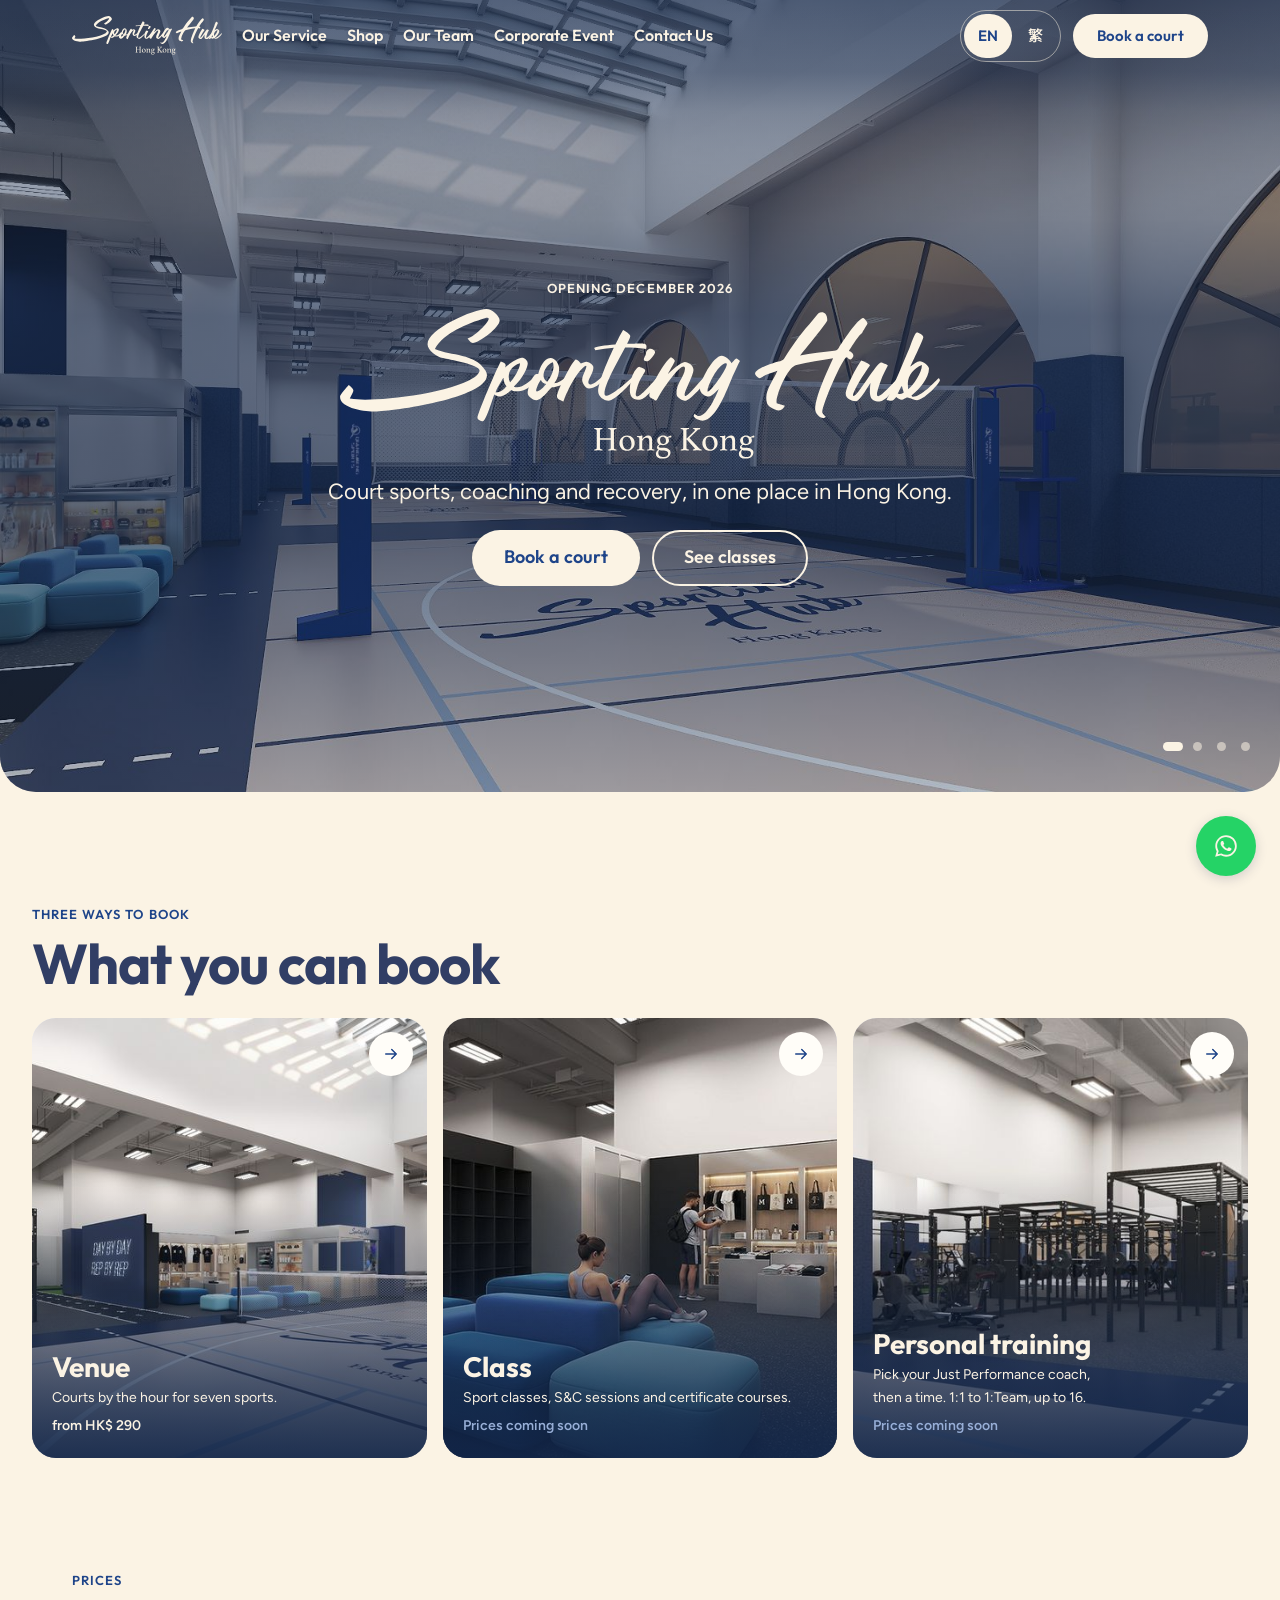
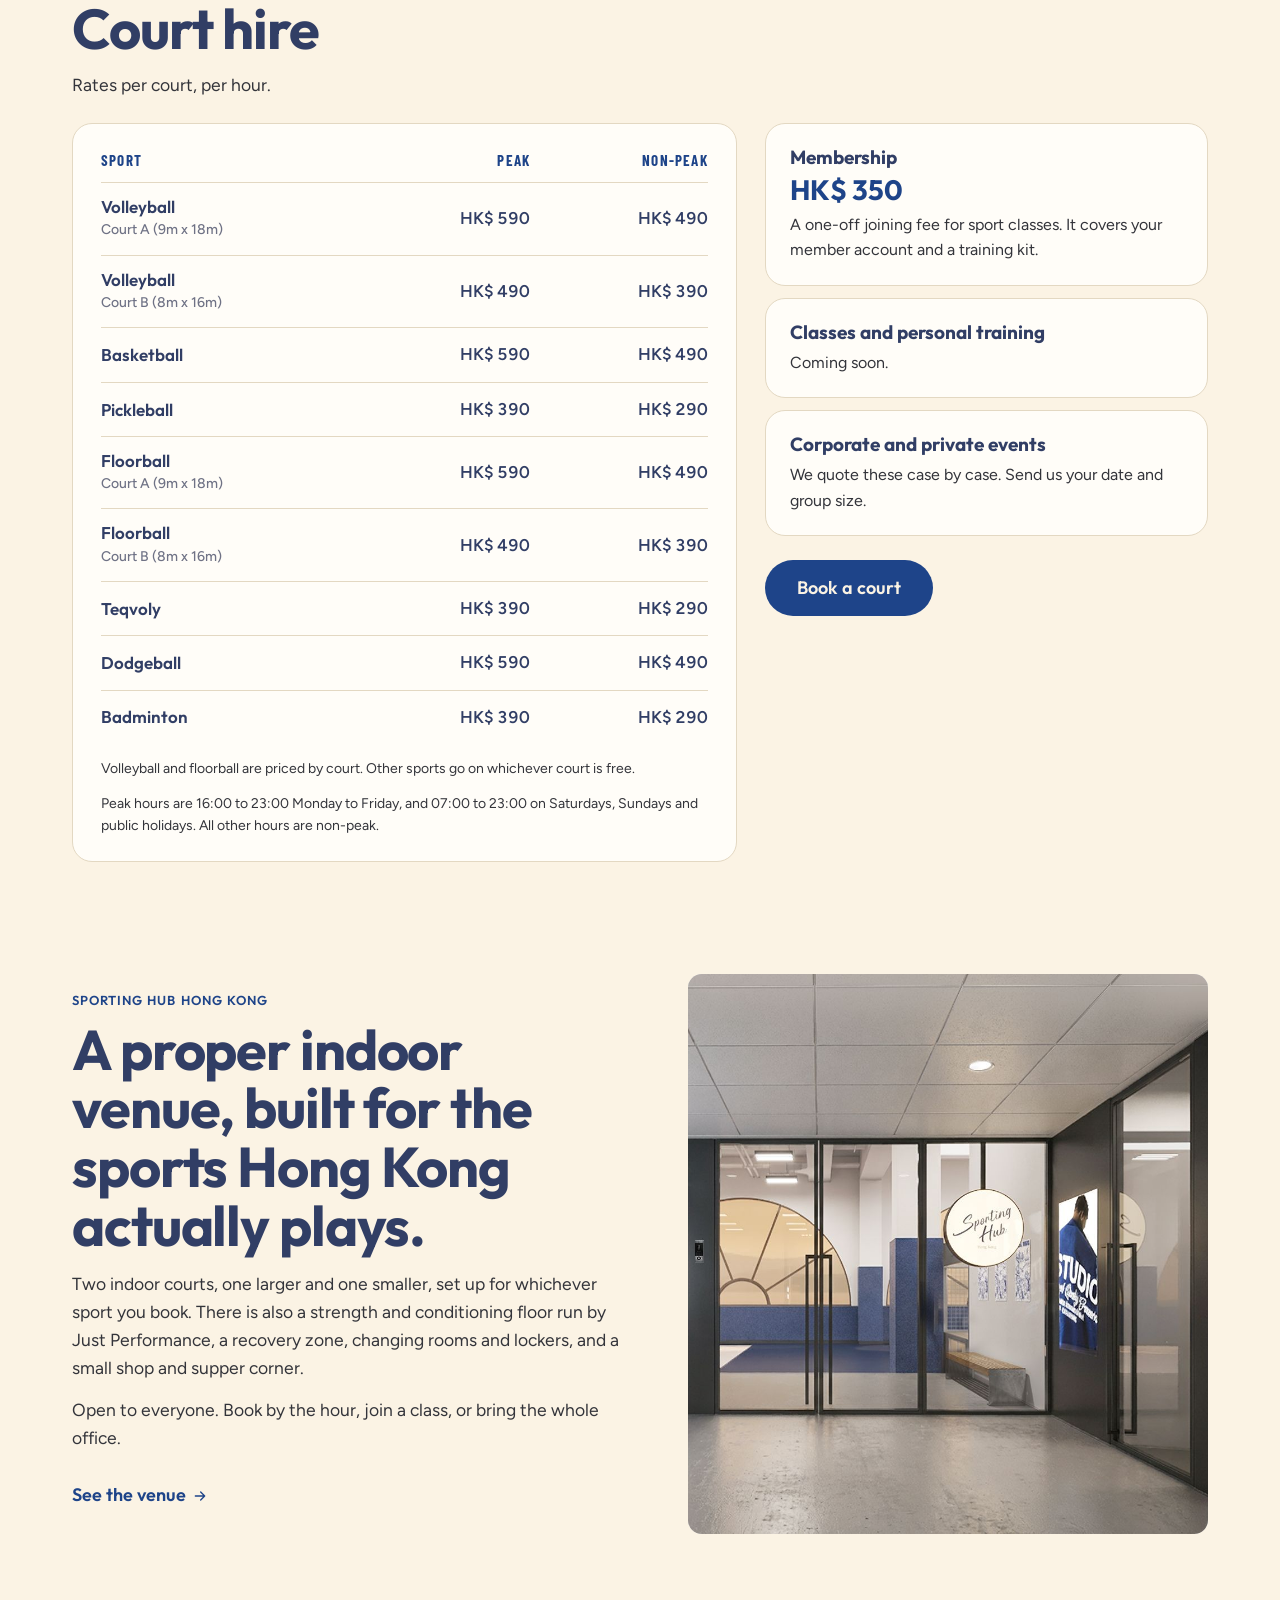
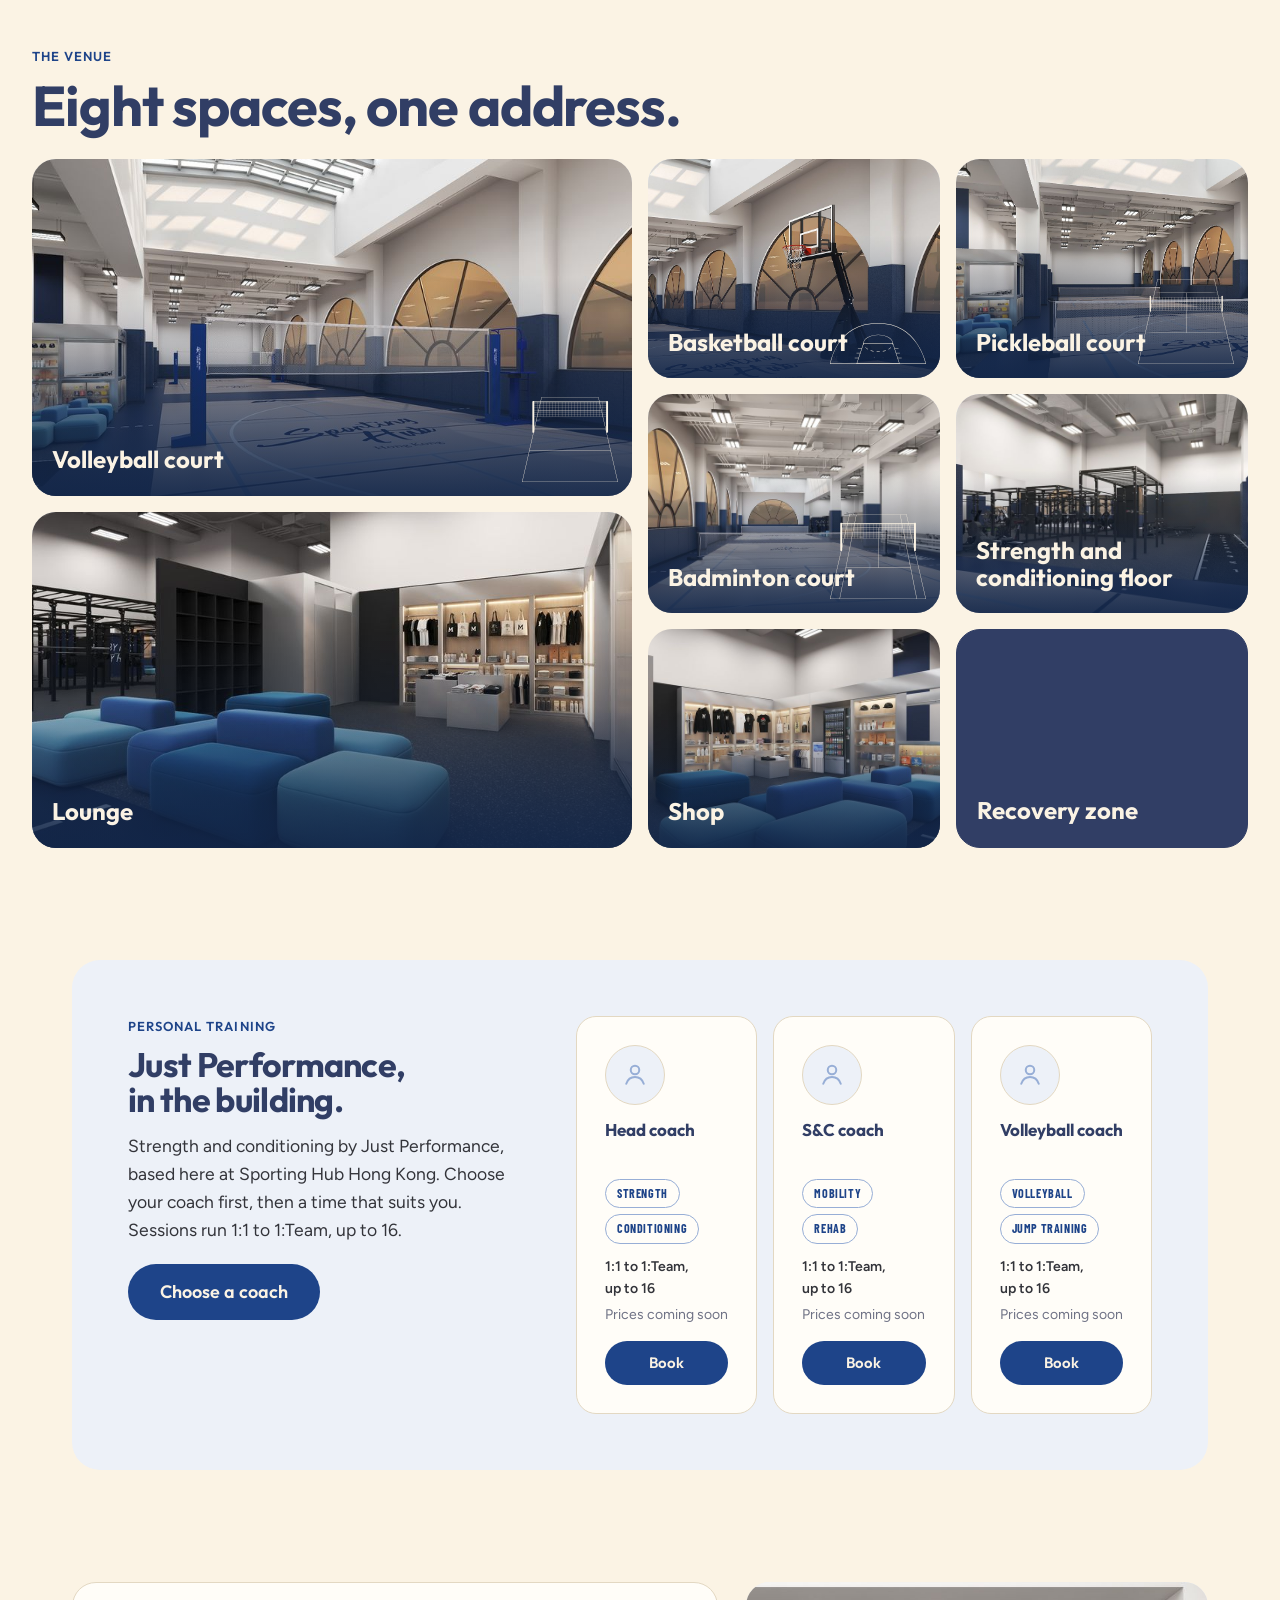
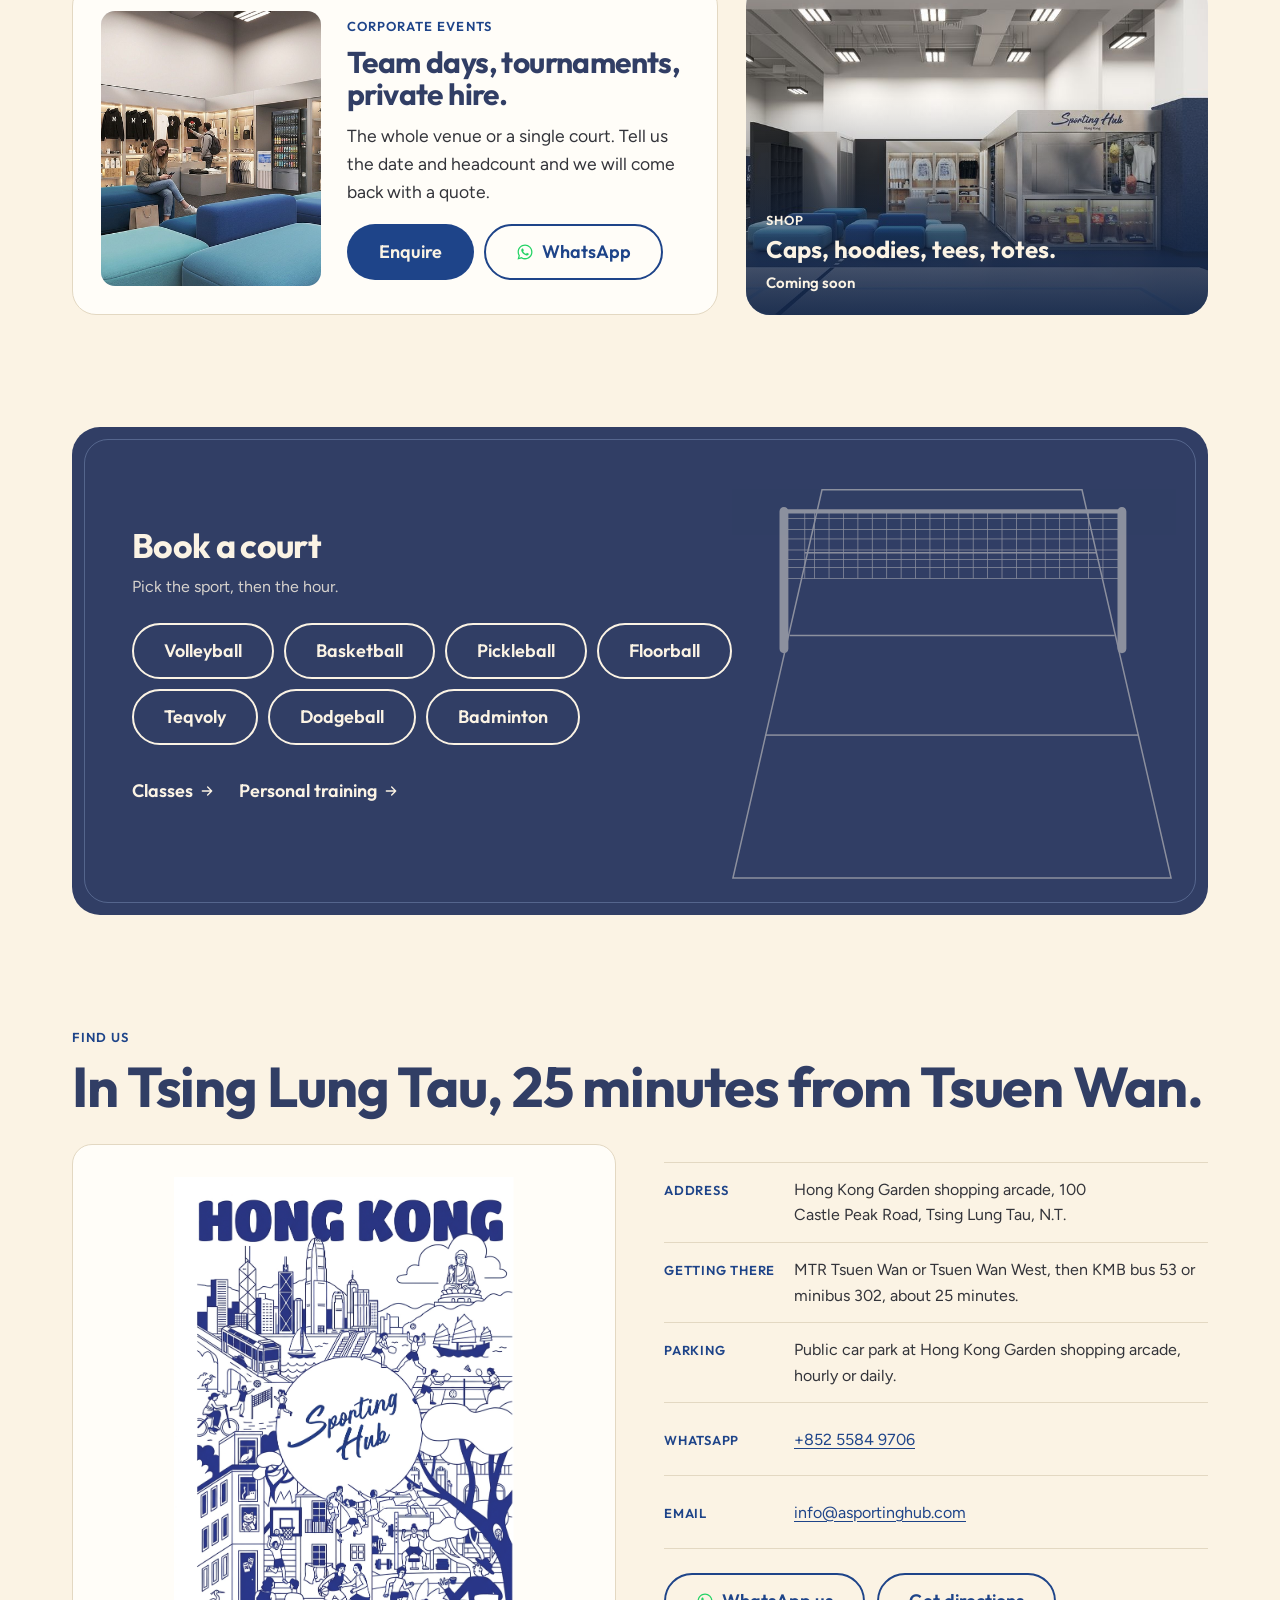
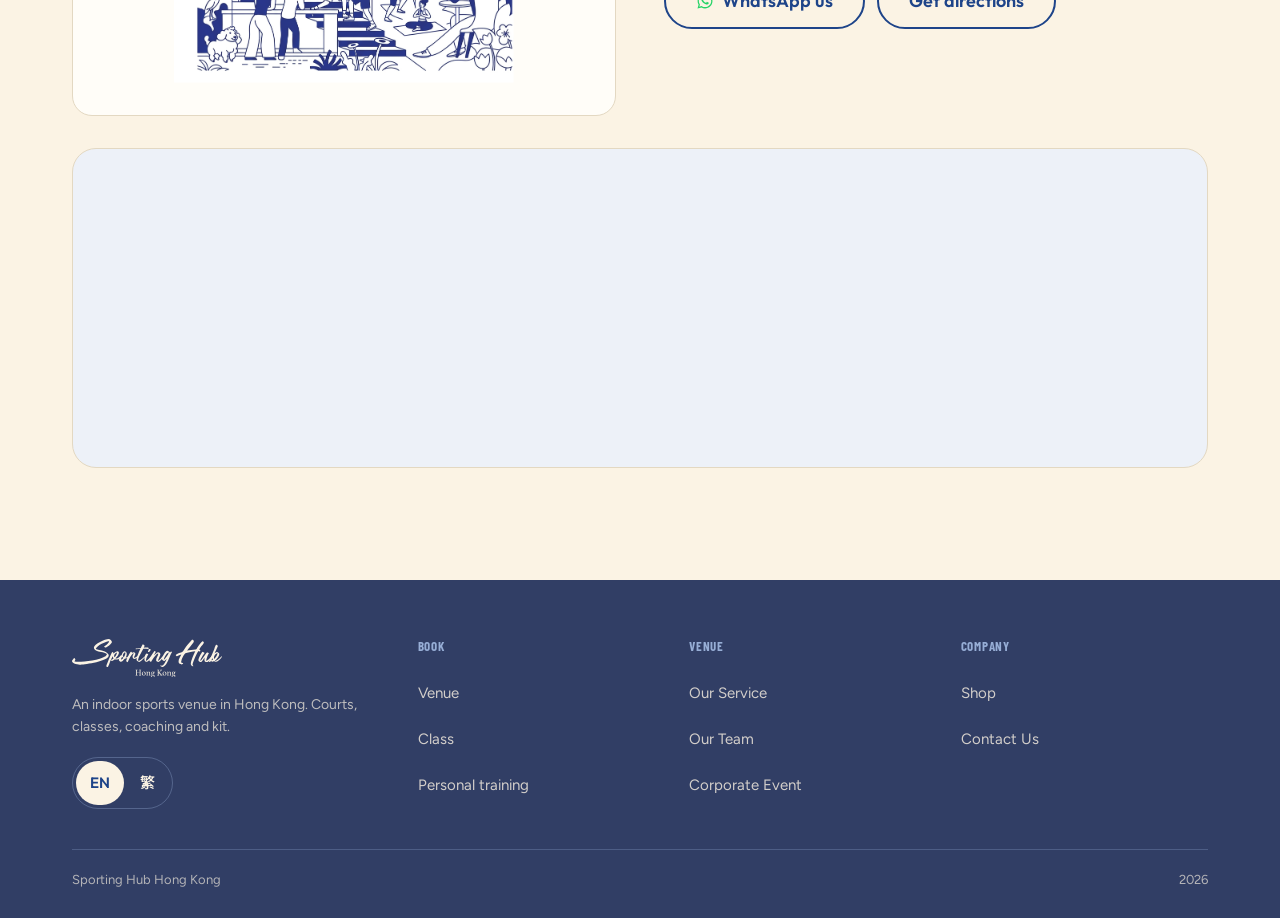
==== commit 19ab1d28: "New logo from Suki (Logo.ai): Hong Kong centred under the script; nav, footer and hero lockups" ====
--- a/index.html
+++ b/index.html
@@ -27,46 +27,7 @@
 
 <header class="nav" id="siteNav">
   <div class="wrap">
-    <a class="nav-lockup" href="index.html" aria-label="Sporting Hub Hong Kong, home"><svg data-name="Layer 2" xmlns="http://www.w3.org/2000/svg" viewBox="0 0 157.51 40.43">
-  <defs>
-    <style>
-      .cls-1 {
-        fill: currentColor;
-      }
-    </style>
-  </defs>
-  <g data-name="Layer 1">
-    <g>
-      <g>
-        <g>
-          <path class="cls-1" d="M3.51,21.42c0,.39-.72,1.65-.93,2.1,1.35.15,2.61.3,3.99.3,7.17,0,22.56-1.92,28.62-5.82.51-.33,1.44-1.2,1.44-1.86,0-1.53-8.19-2.91-9.63-3.24-1.62-.36-4.02-2.04-4.02-3.66,0-3.96,12.15-9.24,15.45-9.24,1.41,0,3.48,1.71,3.48,3.03,0,1.77-5.31,5.88-7.05,5.88-.48,0-1.11-.81-1.38-1.17,1.86-.3,7.98-6.39,4.53-5.31-4.5,1.35-10.8,3.84-13.11,8.07,4.44,1.89,10.38,1.05,13.29,5.64.21.39.39.81.39,1.26,0,5.94-24.66,9.51-29.4,9.51-2.04,0-9.18-.69-9.18-3.9,0-.54,1.86-2.55,2.28-3.03.39.3,1.23.96,1.23,1.44Z"/>
-          <path class="cls-1" d="M43.32,15.39c.78-.78,3.3-2.58,4.44-2.58.72,0,1.53.72,1.53,1.53,0,.87-1.23,3.99-3.63,5.97,1.53.99,4.5-1.47,5.37-2.61.42.12.72.72.15,1.38-2.61,3.06-5.64,2.76-6.18,2.16-.63.57-2.04,1.74-3.21,1.74-.45,0-.87-.33-1.29-.54-.39,1.02-2.22,7.05-3,7.05-.45,0-1.41-.39-1.41-.93,0-1.08,4.98-12.84,6.12-14.79.96.3,1.59.54,1.11,1.62ZM42.9,18.06c-.57.93-1.98,3.21-2.04,3.84,1.32-.03,2.19-.87,2.85-1.65-.75-.72-.75-1.92-.81-2.19ZM47.25,14.37v-.12c-2.97.96-3.42,3.39-2.58,5.01.87-.84,2.58-3.66,2.58-4.89Z"/>
-          <path class="cls-1" d="M59.28,17.73c.27.15.3.36.33.69.09,1.29-3.06,2.13-3.9,2.13-.48.06-2.52,3.3-4.14,3.42-.72.06-2.22-.99-2.28-1.71-.12-1.65,1.5-5.28,2.31-5.22.27.03.42.15.48-.09.42-1.56,1.41-3.9,3.15-4.05,1.11-.09,2.22,1.47,2.28,2.46.06.96-.18,2.79-1.26,4.14.93-.06,2.28-.69,3.03-1.77ZM52.74,18.63c-.39.33-1.38,2.46-1.23,2.91.15.42,1.65-.42,2.58-1.83-.54-.09-1.17-.51-1.35-1.08ZM55.89,14.01c-1.86.6-3.54,3.87-1.5,5.1,1.11-1.35,2.07-3.39,1.5-5.1Z"/>
-          <path class="cls-1" d="M69.12,18.57c-.66,1.08-2.43,2.31-3.75,2.31-.9,0-1.74-1.32-1.8-2.25-.03-.81.42-1.56.72-2.34.54-1.26.51-1.68-.03-1.23-2.82,2.16-5.4,8.43-5.58,9.24-.54-.3-1.68-.6-1.71-1.29-.09-1.32,4.17-9.72,4.98-9.72.36,0,1.08.78,1.29,1.05.36-.12,1.08-.48,1.44-.48.6,0,1.8.75,1.83,1.38.09,1.08-.81,2.46-1.17,3.36-.54,1.38.36,2.16,3.63-.96.3.36.42.54.15.93Z"/>
-          <path class="cls-1" d="M74.85,10.11c-1.98,3.75-5.46,9.75-5.4,12.15,0,.57.45.6.84.48,1.86-.6,5.52-3.96,6.72-5.01l.3.42c-.93,1.38-5.13,5.91-6.81,5.91-1.29,0-2.7-1.08-2.73-2.4-.06-1.95,2.13-7.29,4.11-11.46-1.65.12-3.24.33-4.86.6l-.3-.54c.36-.39,2.85-.72,5.58-.93.78-1.65,1.53-3.03,2.01-3.84.69.36,1.86,1.08,1.89,1.59,0,.3-.33,1.05-.84,2.07,1.77-.09,3.27-.12,3.84-.12.81.03,1.32.12,1.26.9,0,.18-.03.39-.09.57-2.01-.3-3.78-.39-5.52-.39Z"/>
-          <path class="cls-1" d="M78.54,15.15c.57.27,1.89.51,1.53,1.23-.96,1.71-1.5,2.28-2.07,4.32-1.65,5.37,2.91-.15,5.55-3.06.27.09.24.09.48.24-.51,1.62-3.54,5.94-5.4,5.94-.63,0-1.11-.09-1.5-.27-1.35-.63-1.05-2.76-.93-3.9.21-1.8.9-3.18,1.68-4.05.27-.27.51-.42.66-.45ZM81.42,10.44c.51,0,1.29.39,1.29.9,0,.45-1.5,2.4-2.01,2.4-1.83,0-.36-1.35-.36-2.19,0-.45.54-1.11,1.08-1.11Z"/>
-          <path class="cls-1" d="M83.55,23.16c-.18.3-.33.87-.69.87-.09,0-.18-.06-.27-.09-.3-.45-1.38-.51-1.38-1.23,0-1.89,4.05-9.06,5.67-10.05.27.06,1.02.63,1.02,1.02,0,.24-1.65,3.06-1.8,3.36.93-.9,3.33-3.15,4.44-3.15.96,0,2.25.96,2.25,2.04,0,1.53-2.31,5.46-2.31,6.54,0,1.53,2.43-1.71,5.37-4.86.3.18.51.33.51.72,0,.84-4.59,5.76-5.58,5.76-.84,0-2.4-.81-2.43-1.8-.12-2.82,2.01-4.26,2.22-6.57,0-2.19-3.57,1.74-7.02,7.44Z"/>
-          <path class="cls-1" d="M94.26,28.11c2.16,0,4.53-5.4,5.19-7.08-.69.54-1.71,1.95-2.64,1.95-.99,0-2.31-.93-2.31-1.98,0-2.07,3.48-8.7,5.73-8.7.81,0,2.28,1.17,2.55,1.92.18-.09,1.05-1.2,1.23-1.2.3,0,.75.48.99.66-.51.9-1.68,3.51-2.1,4.44-1.2,2.64-4.08,11.19-7.77,11.19-.57,0-2.28-.63-2.28-1.29,0-.15.12-.36.18-.48.36.15.84.57,1.23.57ZM100.92,14.34c-1.83.75-4.17,5.19-4.44,7.11-.15,1.86,7.26-8.49,4.44-7.11Z"/>
-        </g>
-        <g>
-          <path class="cls-1" d="M125.54,1.19c.93-.71,2.39-.36,2.39,1.74,0,.63-6.18,8.07-7.14,9.27,2.76-.54,6.15-.96,8.94-1.26.6-.06.93-.27,1.23-.78.75-1.29,5.04-7.74,6.39-7.8.36.15,1.14,1.05,1.14,1.47,0,.21-1.23,1.98-1.44,2.52-.78.27-2.85,3.78-3.45,4.68.66.09,1.5.96,1.05,1.65-.3.48-.45.57-.66.57-.42,0-.72-.6-.99-.6-.96,0-6.39,12.3-6.39,14.43,0,.42.63.96.93,1.23-.18.18-.42.33-.72.33-.93,0-2.07-1.35-2.07-2.31,0-3.27,3.24-10.17,4.71-13.38-3,.42-6.66,1.14-9.63,1.74-2.01.42-4.2,5.61-4.8,7.5-.21.69-.42,1.35-.42,2.07l.03.51,2.16.66c-.33.6-.84,1.23-1.59,1.23-.36,0-.69-.15-1.02-.3-1.62-.81-2.28-1.14-2.28-3.09,0-2.37,2.04-4.83,2.91-7.05-1.56.6-3.21,1.02-4.59,1.98-.57-.15-.93-.57-1.23-1.08-.45-1.23,4.74-3.06,6.15-3.33.54-.09,1.17-.36,1.47-.81,2.16-3.3,3.97-6.08,6.61-8.96l2.31-2.83Z"/>
-          <path class="cls-1" d="M143.83,14.81c-1.08,1.98-1.95,3.93-2.55,6.09-1.47,4.86,2.79-.36,5.28-2.82.27.09.24.09.48.24-.51,1.62-3.54,5.94-5.4,5.94-2.76,0-2.7-1.86-2.37-4.86-.69.93-2.76,4.83-3.9,4.83-1.05,0-2.61-.72-2.61-1.89,0-1.86,3.03-7.41,4.08-8.82,2.04.72,2.4,1.2,2.25,1.41-2.94,4.02-5.46,8.91-3.9,7.74,1.11-.63,5.7-8.46,6.81-8.61.33,0,1.62.54,1.83.75Z"/>
-          <path class="cls-1" d="M157.51,18.74c-.57,1.44-4.41,5.22-6.06,5.22-.87,0-2.13-.81-2.76-.69-.33.06-.81.54-1.17.54-.63,0-1.11-.36-1.47-.69-.39.39-.75.99-1.35.99-.42,0-.81-.18-1.2-.21.15-.57.45-.87.69-1.38,1.92-4.05,3.6-8.28,5.37-12.39.27-.63,1.32-3.96,1.89-3.96.51,0,1.68.66,1.68,1.23,0,.66-2.88,6.57-3.39,7.71.6-.42,1.77-1.41,2.49-1.41.78,0,2.4,1.11,2.4,1.95,0,2.49-2.64,5.61-4.59,7.05.06.18.21.36.42.36,2.01,0,5.34-3.51,6.66-4.86.3.12.27.21.39.54ZM147.55,20.33l-.18-.03-.96,1.98c.54.06,1.05.03,1.59-.36-.15-.54-.33-1.05-.45-1.59ZM152.77,14.69c-2.01.69-3.69,2.79-3.69,4.8,0,.51.06,1.05.06,1.56,1.35-1.02,3.66-4.29,3.63-6.36Z"/>
-        </g>
-      </g>
-      <g>
-        <path class="cls-1" d="M78.5,37.64c0,.12.04.2.12.25s.23.09.47.14c.06.01.09.05.09.13,0,.05,0,.1-.02.16-.15-.01-.33-.02-.53-.03-.2,0-.38-.01-.55-.01s-.34,0-.53.01c-.19,0-.37.02-.55.03-.01-.06-.02-.11-.02-.16,0-.07.03-.11.09-.13.22-.04.38-.09.46-.13s.13-.13.13-.25v-2.18h-2.83v2.18c0,.12.04.2.12.25.08.04.23.09.47.14.07.01.1.05.1.13,0,.05,0,.1-.02.16-.16-.01-.34-.02-.54-.03-.2,0-.39-.01-.55-.01s-.35,0-.53.01c-.19,0-.37.02-.56.03-.01-.06-.02-.11-.02-.16,0-.07.03-.11.09-.13.23-.04.38-.09.47-.13.08-.05.13-.13.13-.25v-4.57c0-.06,0-.11-.02-.15-.02-.04-.04-.07-.09-.1-.04-.03-.1-.06-.18-.08-.08-.02-.17-.04-.29-.07-.06,0-.09-.05-.09-.14,0-.04,0-.09.02-.15.15.01.32.02.52.03.2,0,.38.01.54.01s.34,0,.53-.01c.19,0,.37-.02.55-.03.01.06.02.11.02.15,0,.08-.03.13-.09.14-.23.04-.39.08-.46.14-.08.05-.11.14-.11.26v2.02h2.83v-2.02c0-.1-.04-.18-.11-.25-.07-.06-.23-.11-.46-.15-.07,0-.1-.05-.1-.14,0-.04,0-.09.02-.15.15.01.33.02.53.03.2,0,.38.01.54.01s.34,0,.52-.01c.18,0,.37-.02.55-.03.01.06.02.11.02.15,0,.08-.03.13-.09.14-.23.04-.39.08-.46.14-.08.05-.11.14-.11.26v4.57Z"/>
-        <path class="cls-1" d="M79.93,36.37c0-.28.05-.54.16-.78.1-.25.25-.46.43-.64.18-.18.39-.32.63-.43.24-.1.51-.16.79-.16s.56.05.81.15c.25.1.46.24.63.41.18.17.31.39.41.63s.15.52.15.81-.05.54-.16.79c-.1.24-.25.45-.43.63-.18.18-.39.32-.63.43-.24.1-.51.16-.79.16s-.56-.05-.81-.15c-.25-.1-.46-.24-.63-.41-.18-.17-.32-.38-.41-.63-.1-.25-.15-.52-.15-.82ZM80.77,36.07c0,.22.02.45.07.68.05.23.12.45.22.63.1.19.23.35.38.47.16.12.34.18.57.18.34,0,.61-.12.8-.36s.28-.55.28-.93c0-.22-.02-.45-.07-.7-.04-.24-.12-.46-.22-.67s-.23-.37-.39-.5c-.16-.13-.36-.2-.59-.2-.32,0-.57.11-.77.33-.19.22-.29.57-.29,1.05Z"/>
-        <path class="cls-1" d="M88.52,37.76c0,.09.05.16.16.2.11.04.23.08.36.1.05.01.08.05.08.11,0,.04,0,.08-.02.14-.16-.01-.31-.02-.46-.03-.15,0-.31-.01-.49-.01-.16,0-.32,0-.48.01-.16,0-.32.02-.47.03-.01-.06-.02-.11-.02-.14,0-.06.03-.1.08-.11.13-.02.24-.06.34-.1s.15-.11.15-.2v-1.76c0-.15,0-.29-.03-.41-.02-.13-.05-.24-.1-.33s-.12-.17-.21-.22c-.09-.05-.2-.08-.34-.08-.15,0-.3.03-.44.08-.14.05-.27.13-.38.22-.11.1-.2.22-.26.36-.07.14-.1.31-.1.5v1.64c0,.09.05.16.16.2s.22.08.34.1c.05.01.08.05.08.11,0,.04,0,.08-.02.14-.16-.01-.31-.02-.46-.03-.15,0-.31-.01-.48-.01s-.34,0-.5.01c-.16,0-.31.02-.46.03-.01-.06-.02-.11-.02-.14,0-.06.03-.1.08-.11.13-.02.25-.06.36-.1.11-.04.16-.12.16-.21v-2.45c0-.18-.03-.31-.09-.39s-.2-.13-.41-.14c-.08-.01-.12-.05-.12-.13,0-.03,0-.07.02-.12.08,0,.19,0,.33-.01s.26-.02.35-.03c.14-.02.26-.05.37-.08.11-.03.19-.04.24-.04.08,0,.13.04.13.13,0,.08,0,.18-.03.3s-.03.27-.03.46c.26-.29.5-.51.74-.67.24-.16.49-.23.78-.23.36,0,.64.11.82.32.18.21.27.51.27.89v2.19Z"/>
-        <path class="cls-1" d="M90.19,38.08c-.26-.15-.39-.37-.39-.65,0-.3.2-.55.59-.74-.17-.1-.3-.24-.4-.41-.1-.17-.15-.38-.15-.63,0-.17.04-.33.12-.49.08-.16.19-.29.33-.41.14-.12.3-.21.47-.28.18-.07.36-.1.56-.1.3,0,.54.04.72.11.18.07.34.16.47.27l.89-.39c.07.04.11.1.14.17.03.07.04.13.04.19,0,.13-.04.2-.13.2h-.32c-.11,0-.25,0-.41.04.14.19.22.41.22.68,0,.19-.04.36-.13.51s-.2.29-.34.4-.31.2-.51.26c-.2.06-.41.09-.63.09-.13,0-.25,0-.36-.02-.11-.01-.22-.04-.32-.08-.16.07-.26.14-.32.22s-.09.14-.09.21c0,.05.01.09.04.14.03.04.09.08.17.12.08.03.19.06.34.08.15.02.33.03.56.03.27,0,.52.02.77.06.24.04.45.11.63.21.18.1.33.22.43.38.1.16.16.35.16.57,0,.25-.05.47-.15.67-.1.2-.24.37-.41.51-.18.14-.39.25-.64.32s-.52.11-.81.11c-.56,0-1-.1-1.32-.31-.32-.2-.48-.53-.48-.98,0-.13.02-.25.06-.37.04-.11.09-.21.16-.3s.14-.17.22-.23c.08-.07.16-.12.23-.16ZM90.4,38.19c-.14.14-.23.31-.24.52,0,.05,0,.1,0,.14v.15c0,.13.04.25.1.38.06.13.15.24.26.33.11.1.25.17.42.23s.36.09.59.09c.41,0,.72-.09.9-.27.19-.18.28-.41.28-.68,0-.11-.02-.22-.07-.31-.05-.1-.13-.18-.24-.25-.11-.07-.26-.12-.45-.16-.19-.04-.42-.06-.69-.06-.16,0-.31,0-.45-.03s-.28-.05-.39-.09ZM91.42,36.6c.22,0,.4-.07.53-.22.13-.14.2-.34.2-.59,0-.13-.01-.26-.04-.39s-.07-.25-.14-.35c-.07-.11-.15-.19-.27-.26-.11-.07-.25-.1-.42-.1-.21,0-.38.07-.5.21-.12.14-.18.33-.18.57,0,.14.01.27.04.41.03.13.07.26.14.36s.15.2.25.26c.1.07.24.1.39.1Z"/>
-        <path class="cls-1" d="M97.53,35.36v2.28c0,.12.04.2.11.25.07.05.21.09.42.13.03,0,.05.02.07.04.02.02.03.05.03.1,0,.04,0,.09-.02.15-.19-.01-.38-.02-.55-.03-.17,0-.34-.01-.49-.01s-.33,0-.53.01c-.2,0-.38.02-.56.03-.01-.06-.02-.11-.02-.14,0-.08.03-.13.09-.14.23-.05.38-.09.47-.14.08-.04.13-.13.13-.25v-4.58c0-.12-.04-.21-.13-.26-.08-.05-.24-.09-.47-.13-.06,0-.09-.06-.09-.15,0-.04,0-.08.02-.14.17.01.36.02.56.03.2,0,.37.01.52.01s.33,0,.52-.01c.19,0,.38-.02.58-.03.01.06.02.11.02.14,0,.09-.03.14-.09.15-.23.04-.38.08-.47.13s-.13.14-.13.26v2.18l2.09-2.07s.07-.08.09-.12.04-.09.04-.14c0-.07-.03-.12-.1-.15s-.16-.06-.27-.08c-.06,0-.09-.06-.09-.16,0-.04,0-.08.02-.14.17.01.35.02.52.03.17,0,.33.01.48.01.13,0,.27,0,.42-.01.15,0,.28-.02.4-.03.01.06.02.11.02.14,0,.1-.03.15-.1.17-.13.02-.26.06-.37.11-.11.05-.23.12-.33.23l-2.02,2,2.46,2.65c.1.11.2.19.31.23.1.05.22.08.37.11.07,0,.11.06.11.15,0,.04,0,.09-.02.15-.19-.01-.39-.02-.61-.03-.22,0-.41-.01-.58-.01s-.35,0-.53.01c-.19,0-.38.02-.58.03-.01-.06-.02-.11-.02-.14,0-.09.03-.14.1-.14.27-.02.4-.1.4-.23,0-.06-.03-.12-.09-.18l-2.1-2.25Z"/>
-        <path class="cls-1" d="M101.7,36.37c0-.28.05-.54.16-.78.1-.25.25-.46.43-.64.18-.18.39-.32.63-.43.24-.1.51-.16.79-.16s.56.05.81.15c.25.1.46.24.63.41.18.17.31.39.41.63s.15.52.15.81-.05.54-.16.79c-.1.24-.25.45-.43.63-.18.18-.39.32-.63.43-.24.1-.51.16-.79.16s-.56-.05-.81-.15c-.25-.1-.46-.24-.63-.41-.18-.17-.32-.38-.41-.63-.1-.25-.15-.52-.15-.82ZM102.55,36.07c0,.22.02.45.07.68.05.23.12.45.22.63.1.19.23.35.38.47.16.12.34.18.57.18.34,0,.61-.12.8-.36s.28-.55.28-.93c0-.22-.02-.45-.07-.7-.04-.24-.12-.46-.22-.67s-.23-.37-.39-.5c-.16-.13-.36-.2-.59-.2-.32,0-.57.11-.77.33-.19.22-.29.57-.29,1.05Z"/>
-        <path class="cls-1" d="M110.29,37.76c0,.09.05.16.16.2.11.04.23.08.36.1.05.01.08.05.08.11,0,.04,0,.08-.02.14-.16-.01-.31-.02-.46-.03-.15,0-.31-.01-.49-.01-.16,0-.32,0-.48.01-.16,0-.32.02-.47.03-.01-.06-.02-.11-.02-.14,0-.06.03-.1.08-.11.13-.02.24-.06.34-.1s.15-.11.15-.2v-1.76c0-.15,0-.29-.03-.41-.02-.13-.05-.24-.1-.33s-.12-.17-.21-.22c-.09-.05-.2-.08-.34-.08-.15,0-.3.03-.44.08-.14.05-.27.13-.38.22-.11.1-.2.22-.26.36-.07.14-.1.31-.1.5v1.64c0,.09.05.16.16.2s.22.08.34.1c.05.01.08.05.08.11,0,.04,0,.08-.02.14-.16-.01-.31-.02-.46-.03-.15,0-.31-.01-.48-.01s-.34,0-.5.01c-.16,0-.31.02-.46.03-.01-.06-.02-.11-.02-.14,0-.06.03-.1.08-.11.13-.02.25-.06.36-.1.11-.04.16-.12.16-.21v-2.45c0-.18-.03-.31-.09-.39s-.2-.13-.41-.14c-.08-.01-.12-.05-.12-.13,0-.03,0-.07.02-.12.08,0,.19,0,.33-.01s.26-.02.35-.03c.14-.02.26-.05.37-.08.11-.03.19-.04.24-.04.08,0,.13.04.13.13,0,.08,0,.18-.03.3s-.03.27-.03.46c.26-.29.5-.51.74-.67.24-.16.49-.23.78-.23.36,0,.64.11.82.32.18.21.27.51.27.89v2.19Z"/>
-        <path class="cls-1" d="M111.96,38.08c-.26-.15-.39-.37-.39-.65,0-.3.2-.55.59-.74-.17-.1-.3-.24-.4-.41-.1-.17-.15-.38-.15-.63,0-.17.04-.33.12-.49.08-.16.19-.29.33-.41.14-.12.3-.21.47-.28.18-.07.36-.1.56-.1.3,0,.54.04.72.11.18.07.34.16.47.27l.89-.39c.07.04.11.1.14.17.03.07.04.13.04.19,0,.13-.04.2-.13.2h-.32c-.11,0-.25,0-.41.04.14.19.22.41.22.68,0,.19-.04.36-.13.51s-.2.29-.34.4-.31.2-.51.26c-.2.06-.41.09-.63.09-.13,0-.25,0-.36-.02-.11-.01-.22-.04-.32-.08-.16.07-.26.14-.32.22s-.09.14-.09.21c0,.05.01.09.04.14.03.04.09.08.17.12.08.03.19.06.34.08.15.02.33.03.56.03.27,0,.52.02.77.06.24.04.45.11.63.21.18.1.33.22.43.38.1.16.16.35.16.57,0,.25-.05.47-.15.67-.1.2-.24.37-.41.51-.18.14-.39.25-.64.32s-.52.11-.81.11c-.56,0-1-.1-1.32-.31-.32-.2-.48-.53-.48-.98,0-.13.02-.25.06-.37.04-.11.09-.21.16-.3s.14-.17.22-.23c.08-.07.16-.12.23-.16ZM112.18,38.19c-.14.14-.23.31-.24.52,0,.05,0,.1,0,.14v.15c0,.13.04.25.1.38.06.13.15.24.26.33.11.1.25.17.42.23s.36.09.59.09c.41,0,.72-.09.9-.27.19-.18.28-.41.28-.68,0-.11-.02-.22-.07-.31-.05-.1-.13-.18-.24-.25-.11-.07-.26-.12-.45-.16-.19-.04-.42-.06-.69-.06-.16,0-.31,0-.45-.03s-.28-.05-.39-.09ZM113.19,36.6c.22,0,.4-.07.53-.22.13-.14.2-.34.2-.59,0-.13-.01-.26-.04-.39s-.07-.25-.14-.35c-.07-.11-.15-.19-.27-.26-.11-.07-.25-.1-.42-.1-.21,0-.38.07-.5.21-.12.14-.18.33-.18.57,0,.14.01.27.04.41.03.13.07.26.14.36s.15.2.25.26c.1.07.24.1.39.1Z"/>
-      </g>
-    </g>
-  </g>
-</svg></a>
+    <a class="nav-lockup" href="index.html" aria-label="Sporting Hub Hong Kong, home"><svg data-name="Layer 2" xmlns="http://www.w3.org/2000/svg" viewBox="0 0 157.32 40.38"><defs><style>.cls-1{fill:currentColor;}</style></defs><g data-name="Layer 1"><g class="lk-script"><path class="cls-1" d="M3.5,21.39C3.5,21.78 2.79,23.04 2.57,23.49C3.93,23.64 5.18,23.79 6.56,23.79C13.72,23.79 29.09,21.87 35.14,17.98C35.65,17.65 36.58,16.78 36.58,16.12C36.58,14.59 28.4,13.21 26.96,12.88C25.35,12.52 22.95,10.85 22.95,9.23C22.95,5.27 35.09,0 38.38,0C39.79,0 41.86,1.71 41.86,3.03C41.86,4.79 36.55,8.9 34.82,8.9C34.34,8.9 33.71,8.09 33.44,7.73C35.29,7.43 41.41,1.35 37.96,2.43C33.47,3.78 27.18,6.26 24.87,10.49C29.3,12.38 35.23,11.54 38.14,16.12C38.35,16.51 38.53,16.93 38.53,17.38C38.53,23.31 13.9,26.88 9.17,26.88C7.13,26.88 0,26.19 0,22.98C0,22.44 1.86,20.43 2.28,19.95C2.66,20.25 3.5,20.91 3.5,21.39"/><path class="cls-1" d="M47.19,14.35L47.19,14.23C44.22,15.19 43.77,17.62 44.61,19.23C45.48,18.4 47.19,15.58 47.19,14.35M42.85,18.04C42.28,18.96 40.87,21.24 40.81,21.87C42.13,21.84 43,21 43.66,20.23C42.91,19.5 42.91,18.31 42.85,18.04M43.27,15.37C44.04,14.59 46.56,12.79 47.7,12.79C48.42,12.79 49.23,13.51 49.23,14.32C49.23,15.19 48,18.31 45.6,20.29C47.13,21.27 50.1,18.82 50.96,17.68C51.39,17.8 51.68,18.4 51.12,19.05C48.51,22.11 45.48,21.81 44.95,21.21C44.31,21.78 42.91,22.95 41.74,22.95C41.29,22.95 40.87,22.62 40.45,22.41C40.06,23.43 38.23,29.45 37.45,29.45C37,29.45 36.04,29.06 36.04,28.52C36.04,27.45 41.02,15.7 42.16,13.75C43.12,14.05 43.75,14.29 43.27,15.37"/><path class="cls-1" d="M55.82,13.99C53.96,14.59 52.29,17.86 54.32,19.09C55.43,17.74 56.39,15.7 55.82,13.99M52.68,18.61C52.29,18.94 51.3,21.06 51.45,21.51C51.6,21.93 53.09,21.09 54.02,19.69C53.48,19.59 52.86,19.18 52.68,18.61M59.21,17.71C59.48,17.86 59.5,18.07 59.54,18.4C59.62,19.69 56.48,20.52 55.64,20.52C55.16,20.59 53.12,23.82 51.5,23.94C50.79,24 49.29,22.95 49.23,22.23C49.11,20.59 50.73,16.96 51.54,17.02C51.8,17.05 51.95,17.17 52.02,16.93C52.43,15.37 53.42,13.04 55.16,12.88C56.27,12.79 57.38,14.35 57.44,15.34C57.5,16.3 57.26,18.13 56.18,19.48C57.11,19.41 58.46,18.79 59.21,17.71"/><path class="cls-1" d="M69.04,18.55C68.38,19.62 66.61,20.86 65.29,20.86C64.39,20.86 63.55,19.54 63.49,18.61C63.46,17.8 63.91,17.05 64.21,16.27C64.75,15.01 64.72,14.59 64.18,15.04C61.36,17.2 58.79,23.46 58.61,24.27C58.07,23.97 56.93,23.67 56.9,22.98C56.81,21.66 61.07,13.27 61.87,13.27C62.23,13.27 62.95,14.05 63.16,14.32C63.52,14.2 64.24,13.84 64.6,13.84C65.2,13.84 66.4,14.59 66.43,15.22C66.52,16.3 65.62,17.68 65.26,18.58C64.72,19.96 65.62,20.73 68.88,17.62C69.18,17.98 69.3,18.16 69.04,18.55"/><path class="cls-1" d="M74.76,10.1C72.78,13.84 69.3,19.84 69.36,22.23C69.36,22.8 69.81,22.83 70.2,22.71C72.06,22.11 75.71,18.76 76.91,17.71L77.21,18.13C76.29,19.51 72.09,24.03 70.41,24.03C69.12,24.03 67.71,22.95 67.69,21.63C67.62,19.69 69.81,14.35 71.79,10.19C70.14,10.31 68.55,10.52 66.94,10.79L66.64,10.25C67,9.86 69.48,9.53 72.21,9.32C72.99,7.67 73.74,6.29 74.22,5.48C74.91,5.84 76.07,6.56 76.11,7.07C76.11,7.37 75.78,8.12 75.27,9.14C77.04,9.05 78.53,9.02 79.1,9.02C79.91,9.05 80.42,9.14 80.36,9.92C80.36,10.1 80.33,10.31 80.27,10.49C78.26,10.19 76.5,10.1 74.76,10.1"/><path class="cls-1" d="M81.32,10.43C81.83,10.43 82.61,10.82 82.61,11.32C82.61,11.78 81.11,13.72 80.6,13.72C78.77,13.72 80.24,12.38 80.24,11.54C80.24,11.09 80.78,10.43 81.32,10.43M78.44,15.13C79.01,15.4 80.33,15.64 79.97,16.36C79.01,18.07 78.47,18.64 77.9,20.68C76.25,26.04 80.81,20.52 83.45,17.62C83.71,17.71 83.69,17.71 83.93,17.86C83.42,19.48 80.39,23.79 78.53,23.79C77.9,23.79 77.42,23.7 77.04,23.52C75.69,22.89 75.98,20.77 76.11,19.62C76.32,17.83 77,16.45 77.79,15.58C78.05,15.31 78.29,15.16 78.44,15.13"/><path class="cls-1" d="M83.45,23.13C83.27,23.43 83.12,24 82.76,24C82.67,24 82.58,23.94 82.49,23.91C82.19,23.46 81.11,23.4 81.11,22.68C81.11,20.79 85.15,13.63 86.77,12.64C87.04,12.7 87.79,13.27 87.79,13.66C87.79,13.9 86.14,16.72 85.99,17.02C86.92,16.12 89.32,13.87 90.43,13.87C91.39,13.87 92.68,14.83 92.68,15.91C92.68,17.44 90.37,21.36 90.37,22.44C90.37,23.97 92.79,20.73 95.73,17.59C96.03,17.77 96.24,17.92 96.24,18.31C96.24,19.14 91.66,24.06 90.67,24.06C89.83,24.06 88.27,23.25 88.24,22.26C88.12,19.45 90.25,18.01 90.46,15.7C90.46,13.51 86.89,17.44 83.45,23.13"/><path class="cls-1" d="M100.79,14.32C98.96,15.07 96.63,19.51 96.36,21.42C96.21,23.28 103.61,12.95 100.79,14.32M94.14,28.07C96.3,28.07 98.67,22.68 99.32,21C98.64,21.54 97.62,22.95 96.69,22.95C95.7,22.95 94.38,22.02 94.38,20.97C94.38,18.91 97.86,12.29 100.11,12.29C100.91,12.29 102.38,13.45 102.65,14.2C102.83,14.11 103.7,13 103.88,13C104.18,13 104.63,13.48 104.87,13.66C104.36,14.56 103.19,17.17 102.77,18.1C101.57,20.73 98.7,29.27 95.01,29.27C94.44,29.27 92.73,28.64 92.73,27.98C92.73,27.84 92.86,27.62 92.91,27.5C93.27,27.66 93.75,28.07 94.14,28.07"/><path class="cls-1" d="M125.38,1.19C126.31,0.48 127.77,0.82 127.77,2.93C127.77,3.55 121.6,10.98 120.64,12.18C123.39,11.64 126.78,11.22 129.57,10.92C130.17,10.86 130.5,10.65 130.8,10.14C131.55,8.86 135.83,2.41 137.18,2.36C137.54,2.5 138.32,3.4 138.32,3.82C138.32,4.03 137.09,5.8 136.88,6.34C136.1,6.61 134.03,10.11 133.43,11.01C134.09,11.11 134.93,11.97 134.48,12.66C134.18,13.14 134.03,13.23 133.82,13.23C133.4,13.23 133.1,12.63 132.83,12.63C131.88,12.63 126.45,24.92 126.45,27.04C126.45,27.46 127.08,28 127.38,28.27C127.2,28.45 126.96,28.6 126.66,28.6C125.73,28.6 124.59,27.25 124.59,26.29C124.59,23.03 127.83,16.14 129.3,12.93C126.3,13.35 122.65,14.07 119.68,14.67C117.67,15.09 115.48,20.27 114.89,22.16C114.68,22.85 114.46,23.51 114.46,24.23L114.5,24.74L116.65,25.39C116.32,26 115.82,26.62 115.07,26.62C114.71,26.62 114.38,26.48 114.05,26.32C112.43,25.52 111.77,25.19 111.77,23.24C111.77,20.87 113.81,18.41 114.68,16.2C113.12,16.8 111.47,17.21 110.09,18.18C109.52,18.02 109.16,17.61 108.86,17.1C108.41,15.87 113.6,14.04 115.01,13.77C115.55,13.68 116.18,13.41 116.47,12.96C118.63,9.66 120.44,6.89 123.07,4.02ZM125.38,1.19"/><path class="cls-1" d="M143.65,14.79C142.57,16.77 141.7,18.71 141.11,20.87C139.64,25.73 143.89,20.51 146.38,18.05C146.65,18.14 146.62,18.14 146.86,18.29C146.35,19.91 143.32,24.23 141.46,24.23C138.71,24.23 138.77,22.37 139.1,19.38C138.41,20.3 136.34,24.2 135.2,24.2C134.15,24.2 132.6,23.48 132.6,22.31C132.6,20.45 135.62,14.91 136.67,13.5C138.71,14.22 139.07,14.7 138.92,14.91C135.98,18.92 133.46,23.81 135.02,22.64C136.13,22.01 140.71,14.19 141.82,14.04C142.15,14.04 143.44,14.58 143.65,14.79"/><path class="cls-1" d="M152.58,14.67C150.57,15.36 148.89,17.46 148.89,19.46C148.89,19.97 148.96,20.51 148.96,21.02C150.3,20 152.61,16.74 152.58,14.67M147.37,20.3L147.19,20.27L146.23,22.25C146.77,22.31 147.28,22.28 147.82,21.89C147.67,21.35 147.49,20.84 147.37,20.3M157.32,18.71C156.75,20.15 152.91,23.93 151.26,23.93C150.39,23.93 149.14,23.12 148.5,23.24C148.18,23.3 147.7,23.78 147.34,23.78C146.71,23.78 146.23,23.42 145.87,23.09C145.48,23.48 145.12,24.08 144.52,24.08C144.1,24.08 143.71,23.9 143.32,23.87C143.47,23.3 143.77,23 144.01,22.49C145.93,18.45 147.61,14.22 149.38,10.11C149.64,9.48 150.69,6.16 151.26,6.16C151.77,6.16 152.94,6.82 152.94,7.39C152.94,8.05 150.06,13.95 149.55,15.09C150.15,14.67 151.32,13.68 152.04,13.68C152.82,13.68 154.44,14.79 154.44,15.63C154.44,18.11 151.8,21.23 149.86,22.67C149.91,22.85 150.06,23.03 150.27,23.03C152.28,23.03 155.61,19.52 156.93,18.18C157.23,18.29 157.2,18.39 157.32,18.71"/></g><g class="lk-sub"><path class="cls-1" d="M71.83,37.59C71.83,37.71 71.87,37.8 71.95,37.84C72.03,37.89 72.18,37.93 72.42,37.98C72.48,37.99 72.51,38.04 72.51,38.11C72.51,38.16 72.5,38.21 72.49,38.27C72.34,38.26 72.16,38.25 71.96,38.24C71.76,38.23 71.57,38.22 71.41,38.22C71.25,38.22 71.07,38.23 70.88,38.24C70.7,38.25 70.51,38.26 70.33,38.27C70.32,38.21 70.31,38.16 70.31,38.11C70.31,38.04 70.34,37.99 70.4,37.98C70.62,37.94 70.78,37.89 70.86,37.85C70.95,37.8 70.99,37.71 70.99,37.59L70.99,35.42L68.16,35.42L68.16,37.59C68.16,37.71 68.2,37.8 68.28,37.84C68.36,37.89 68.52,37.93 68.75,37.98C68.82,37.99 68.85,38.04 68.85,38.11C68.85,38.16 68.84,38.21 68.83,38.27C68.68,38.26 68.5,38.25 68.29,38.24C68.09,38.23 67.91,38.22 67.74,38.22C67.57,38.22 67.4,38.23 67.21,38.24C67.03,38.25 66.84,38.26 66.66,38.27C66.64,38.21 66.64,38.16 66.64,38.11C66.64,38.04 66.67,37.99 66.73,37.98C66.95,37.94 67.11,37.89 67.2,37.85C67.28,37.8 67.32,37.71 67.32,37.59L67.32,33.03C67.32,32.97 67.31,32.92 67.3,32.88C67.28,32.84 67.25,32.81 67.21,32.78C67.17,32.75 67.11,32.72 67.04,32.7C66.96,32.68 66.86,32.66 66.75,32.63C66.68,32.62 66.66,32.58 66.66,32.49C66.66,32.45 66.66,32.39 66.67,32.34C66.82,32.35 67,32.36 67.2,32.37C67.39,32.38 67.57,32.38 67.73,32.38C67.9,32.38 68.08,32.38 68.27,32.37C68.45,32.36 68.63,32.35 68.81,32.34C68.82,32.39 68.83,32.45 68.83,32.49C68.83,32.57 68.8,32.62 68.74,32.63C68.51,32.67 68.35,32.71 68.28,32.77C68.2,32.82 68.16,32.91 68.16,33.03L68.16,35.04L70.99,35.04L70.99,33.03C70.99,32.93 70.95,32.84 70.88,32.78C70.81,32.72 70.66,32.67 70.42,32.63C70.36,32.62 70.32,32.58 70.32,32.49C70.32,32.45 70.33,32.39 70.34,32.34C70.49,32.35 70.66,32.36 70.86,32.37C71.07,32.38 71.25,32.38 71.41,32.38C71.57,32.38 71.75,32.38 71.93,32.37C72.11,32.36 72.29,32.35 72.48,32.34C72.49,32.39 72.5,32.45 72.5,32.49C72.5,32.57 72.47,32.62 72.41,32.63C72.18,32.67 72.02,32.71 71.95,32.77C71.87,32.82 71.83,32.91 71.83,33.03ZM71.83,37.59"/><path class="cls-1" d="M74.11,36.03C74.11,36.25 74.13,36.48 74.18,36.71C74.23,36.95 74.3,37.16 74.4,37.35C74.5,37.54 74.62,37.69 74.78,37.81C74.94,37.94 75.12,38 75.35,38C75.69,38 75.95,37.88 76.14,37.64C76.33,37.4 76.43,37.09 76.43,36.71C76.43,36.49 76.4,36.26 76.36,36.02C76.31,35.77 76.24,35.55 76.14,35.35C76.04,35.15 75.91,34.98 75.76,34.85C75.6,34.72 75.4,34.66 75.17,34.66C74.85,34.66 74.59,34.77 74.4,34.98C74.2,35.2 74.11,35.55 74.11,36.03M73.26,36.33C73.26,36.05 73.32,35.79 73.42,35.55C73.52,35.3 73.67,35.09 73.85,34.91C74.03,34.73 74.24,34.59 74.48,34.48C74.72,34.38 74.98,34.32 75.27,34.32C75.56,34.32 75.83,34.37 76.07,34.47C76.32,34.57 76.53,34.71 76.71,34.88C76.89,35.05 77.02,35.27 77.12,35.51C77.22,35.76 77.27,36.04 77.27,36.33C77.27,36.61 77.22,36.87 77.11,37.11C77.01,37.36 76.87,37.57 76.69,37.75C76.51,37.93 76.3,38.07 76.05,38.17C75.81,38.28 75.55,38.33 75.27,38.33C74.97,38.33 74.7,38.28 74.46,38.18C74.21,38.09 74,37.95 73.82,37.77C73.65,37.6 73.51,37.39 73.41,37.14C73.31,36.9 73.26,36.62 73.26,36.33"/><path class="cls-1" d="M81.85,37.71C81.85,37.8 81.9,37.87 82.01,37.91C82.12,37.96 82.23,37.99 82.37,38.02C82.42,38.03 82.45,38.07 82.45,38.12C82.45,38.16 82.44,38.21 82.43,38.27C82.27,38.26 82.12,38.25 81.97,38.24C81.82,38.23 81.66,38.22 81.49,38.22C81.32,38.22 81.16,38.23 81,38.24C80.85,38.25 80.69,38.26 80.54,38.27C80.52,38.21 80.52,38.16 80.52,38.12C80.52,38.07 80.54,38.03 80.6,38.02C80.72,37.99 80.84,37.96 80.94,37.91C81.04,37.87 81.09,37.8 81.09,37.71L81.09,35.95C81.09,35.8 81.08,35.66 81.07,35.54C81.05,35.41 81.01,35.3 80.96,35.21C80.91,35.11 80.84,35.04 80.76,34.99C80.67,34.94 80.56,34.91 80.42,34.91C80.27,34.91 80.12,34.94 79.98,34.99C79.84,35.04 79.71,35.12 79.6,35.22C79.49,35.32 79.4,35.44 79.34,35.58C79.27,35.73 79.24,35.89 79.24,36.07L79.24,37.71C79.24,37.8 79.29,37.87 79.4,37.91C79.5,37.96 79.61,37.99 79.73,38.02C79.79,38.03 79.82,38.07 79.82,38.12C79.82,38.16 79.81,38.21 79.8,38.27C79.64,38.26 79.49,38.25 79.34,38.24C79.19,38.23 79.03,38.22 78.86,38.22C78.68,38.22 78.52,38.23 78.36,38.24C78.2,38.25 78.05,38.26 77.9,38.27C77.89,38.21 77.88,38.16 77.88,38.12C77.88,38.07 77.91,38.03 77.96,38.02C78.09,37.99 78.21,37.96 78.32,37.91C78.43,37.87 78.48,37.8 78.48,37.7L78.48,35.26C78.48,35.08 78.45,34.95 78.39,34.87C78.33,34.79 78.19,34.75 77.98,34.73C77.9,34.71 77.86,34.67 77.86,34.6C77.86,34.57 77.87,34.53 77.88,34.48C77.96,34.48 78.07,34.48 78.21,34.47C78.35,34.46 78.46,34.45 78.56,34.44C78.7,34.41 78.82,34.39 78.93,34.36C79.04,34.34 79.12,34.32 79.16,34.32C79.25,34.32 79.29,34.37 79.29,34.46C79.29,34.54 79.29,34.64 79.27,34.76C79.25,34.88 79.24,35.03 79.24,35.22C79.5,34.93 79.74,34.71 79.98,34.56C80.21,34.4 80.47,34.32 80.75,34.32C81.12,34.32 81.39,34.43 81.57,34.64C81.75,34.86 81.85,35.15 81.85,35.53ZM81.85,37.71"/><path class="cls-1" d="M84.74,36.55C84.96,36.55 85.14,36.48 85.27,36.34C85.4,36.19 85.47,35.99 85.47,35.74C85.47,35.61 85.46,35.48 85.43,35.35C85.4,35.22 85.36,35.11 85.29,35C85.22,34.89 85.14,34.81 85.02,34.75C84.91,34.68 84.77,34.65 84.61,34.65C84.39,34.65 84.23,34.71 84.11,34.85C83.98,34.99 83.92,35.18 83.92,35.42C83.92,35.56 83.94,35.69 83.96,35.83C83.99,35.96 84.04,36.08 84.1,36.19C84.16,36.3 84.25,36.39 84.35,36.45C84.45,36.52 84.59,36.55 84.74,36.55M83.73,38.14C83.58,38.28 83.5,38.45 83.48,38.66C83.48,38.71 83.47,38.76 83.47,38.81L83.47,38.96C83.48,39.09 83.51,39.21 83.57,39.34C83.63,39.46 83.72,39.57 83.83,39.67C83.95,39.77 84.09,39.84 84.25,39.9C84.42,39.96 84.62,39.99 84.84,39.99C85.25,39.99 85.55,39.9 85.74,39.72C85.93,39.54 86.03,39.31 86.03,39.04C86.03,38.93 86,38.82 85.95,38.73C85.91,38.63 85.82,38.55 85.71,38.48C85.6,38.41 85.45,38.36 85.26,38.32C85.08,38.28 84.85,38.26 84.57,38.26C84.41,38.26 84.26,38.25 84.12,38.23C83.97,38.21 83.84,38.18 83.73,38.14M83.51,38.04C83.25,37.89 83.12,37.67 83.12,37.39C83.12,37.09 83.32,36.84 83.71,36.65C83.55,36.55 83.41,36.41 83.32,36.24C83.22,36.07 83.17,35.86 83.17,35.61C83.17,35.44 83.21,35.28 83.29,35.12C83.37,34.97 83.48,34.83 83.62,34.71C83.75,34.59 83.91,34.5 84.09,34.43C84.27,34.36 84.45,34.32 84.65,34.32C84.95,34.32 85.19,34.36 85.37,34.43C85.55,34.5 85.71,34.59 85.84,34.7L86.73,34.31C86.79,34.36 86.84,34.41 86.87,34.48C86.9,34.55 86.92,34.61 86.92,34.67C86.92,34.8 86.87,34.87 86.78,34.87L86.46,34.86C86.34,34.86 86.21,34.88 86.04,34.91C86.19,35.1 86.26,35.33 86.26,35.6C86.26,35.79 86.22,35.95 86.13,36.11C86.05,36.27 85.94,36.4 85.79,36.51C85.65,36.62 85.48,36.71 85.28,36.77C85.08,36.84 84.87,36.87 84.65,36.87C84.52,36.87 84.41,36.86 84.29,36.84C84.18,36.83 84.07,36.8 83.97,36.77C83.81,36.84 83.7,36.91 83.64,36.98C83.59,37.05 83.55,37.12 83.55,37.19C83.55,37.24 83.57,37.29 83.6,37.33C83.63,37.38 83.68,37.41 83.77,37.45C83.85,37.48 83.96,37.51 84.11,37.53C84.25,37.55 84.44,37.56 84.67,37.56C84.94,37.56 85.2,37.58 85.43,37.62C85.67,37.66 85.88,37.73 86.07,37.83C86.25,37.93 86.39,38.05 86.5,38.21C86.6,38.36 86.66,38.55 86.66,38.77C86.66,39.02 86.61,39.24 86.51,39.44C86.41,39.64 86.27,39.8 86.09,39.95C85.92,40.09 85.7,40.2 85.46,40.27C85.21,40.34 84.94,40.38 84.64,40.38C84.08,40.38 83.64,40.28 83.32,40.07C83,39.87 82.84,39.55 82.84,39.1C82.84,38.96 82.87,38.84 82.91,38.73C82.95,38.62 83,38.52 83.06,38.43C83.12,38.34 83.2,38.26 83.28,38.2C83.36,38.13 83.44,38.08 83.51,38.04"/><path class="cls-1" d="M90.84,35.32L90.84,37.59C90.84,37.71 90.88,37.8 90.96,37.85C91.03,37.89 91.17,37.94 91.38,37.98C91.41,37.99 91.43,38 91.45,38.02C91.46,38.04 91.47,38.07 91.47,38.12C91.47,38.16 91.47,38.21 91.46,38.27C91.27,38.25 91.08,38.25 90.91,38.24C90.73,38.23 90.57,38.22 90.42,38.22C90.27,38.22 90.09,38.23 89.9,38.24C89.7,38.25 89.52,38.25 89.34,38.27C89.32,38.21 89.32,38.16 89.32,38.12C89.32,38.04 89.35,37.99 89.41,37.98C89.63,37.93 89.79,37.89 89.88,37.84C89.96,37.8 90,37.71 90,37.59L90,33.02C90,32.9 89.96,32.81 89.88,32.76C89.79,32.71 89.63,32.67 89.41,32.63C89.35,32.62 89.32,32.57 89.32,32.48C89.32,32.45 89.32,32.39 89.34,32.34C89.51,32.35 89.7,32.36 89.89,32.37C90.09,32.38 90.26,32.38 90.41,32.38C90.57,32.38 90.74,32.38 90.93,32.37C91.12,32.36 91.32,32.35 91.51,32.34C91.52,32.39 91.53,32.45 91.53,32.48C91.53,32.57 91.5,32.62 91.44,32.63C91.21,32.67 91.05,32.71 90.97,32.76C90.89,32.81 90.84,32.9 90.84,33.02L90.84,35.2L92.93,33.12C92.96,33.09 93,33.05 93.02,33.01C93.05,32.96 93.07,32.91 93.07,32.87C93.07,32.8 93.03,32.75 92.96,32.72C92.89,32.68 92.8,32.66 92.69,32.64C92.63,32.64 92.6,32.58 92.6,32.48C92.6,32.45 92.6,32.39 92.62,32.34C92.79,32.35 92.96,32.36 93.14,32.37C93.31,32.38 93.47,32.38 93.61,32.38C93.75,32.38 93.88,32.38 94.03,32.37C94.18,32.36 94.31,32.35 94.43,32.34C94.44,32.39 94.45,32.45 94.45,32.48C94.45,32.57 94.42,32.63 94.35,32.65C94.22,32.68 94.09,32.71 93.98,32.76C93.87,32.8 93.76,32.88 93.65,32.98L91.62,34.98L94.08,37.62C94.18,37.73 94.29,37.81 94.39,37.86C94.49,37.9 94.61,37.94 94.75,37.96C94.83,37.97 94.86,38.02 94.86,38.12C94.86,38.16 94.86,38.21 94.84,38.27C94.66,38.25 94.45,38.25 94.23,38.24C94.01,38.23 93.82,38.22 93.66,38.22C93.49,38.22 93.31,38.23 93.13,38.24C92.94,38.25 92.75,38.25 92.54,38.27C92.53,38.21 92.53,38.16 92.53,38.12C92.53,38.04 92.56,37.99 92.62,37.98C92.89,37.96 93.03,37.89 93.03,37.75C93.03,37.69 93,37.63 92.94,37.57ZM90.84,35.32"/><path class="cls-1" d="M95.85,36.03C95.85,36.25 95.88,36.48 95.92,36.71C95.97,36.95 96.04,37.16 96.14,37.35C96.24,37.54 96.37,37.69 96.53,37.81C96.68,37.94 96.87,38 97.09,38C97.43,38 97.7,37.88 97.89,37.64C98.08,37.4 98.17,37.09 98.17,36.71C98.17,36.49 98.15,36.26 98.1,36.02C98.06,35.77 97.99,35.55 97.89,35.35C97.79,35.15 97.66,34.98 97.5,34.85C97.34,34.72 97.14,34.66 96.91,34.66C96.59,34.66 96.34,34.77 96.14,34.98C95.95,35.2 95.85,35.55 95.85,36.03M95.01,36.33C95.01,36.05 95.06,35.79 95.16,35.55C95.27,35.3 95.41,35.09 95.59,34.91C95.77,34.73 95.98,34.59 96.23,34.48C96.47,34.38 96.73,34.32 97.01,34.32C97.3,34.32 97.57,34.37 97.82,34.47C98.07,34.57 98.28,34.71 98.45,34.88C98.63,35.05 98.77,35.27 98.87,35.51C98.96,35.76 99.02,36.04 99.02,36.33C99.02,36.61 98.96,36.87 98.86,37.11C98.75,37.36 98.61,37.57 98.43,37.75C98.25,37.93 98.04,38.07 97.8,38.17C97.55,38.28 97.29,38.33 97.01,38.33C96.72,38.33 96.45,38.28 96.2,38.18C95.96,38.09 95.75,37.95 95.57,37.77C95.39,37.6 95.25,37.39 95.16,37.14C95.05,36.9 95.01,36.62 95.01,36.33"/><path class="cls-1" d="M103.59,37.71C103.59,37.8 103.64,37.87 103.75,37.91C103.86,37.96 103.98,37.99 104.11,38.02C104.17,38.03 104.19,38.07 104.19,38.12C104.19,38.16 104.19,38.21 104.18,38.27C104.02,38.26 103.87,38.25 103.72,38.24C103.57,38.23 103.41,38.22 103.23,38.22C103.07,38.22 102.91,38.23 102.75,38.24C102.59,38.25 102.43,38.26 102.28,38.27C102.27,38.21 102.26,38.16 102.26,38.12C102.26,38.07 102.29,38.03 102.34,38.02C102.47,37.99 102.58,37.96 102.68,37.91C102.79,37.87 102.84,37.8 102.84,37.71L102.84,35.95C102.84,35.8 102.83,35.66 102.81,35.54C102.79,35.41 102.76,35.3 102.71,35.21C102.66,35.11 102.59,35.04 102.5,34.99C102.41,34.94 102.3,34.91 102.16,34.91C102.02,34.91 101.87,34.94 101.73,34.99C101.58,35.04 101.46,35.12 101.35,35.22C101.23,35.32 101.15,35.44 101.08,35.58C101.02,35.73 100.98,35.89 100.98,36.07L100.98,37.71C100.98,37.8 101.04,37.87 101.14,37.91C101.25,37.96 101.36,37.99 101.48,38.02C101.53,38.03 101.56,38.07 101.56,38.12C101.56,38.16 101.55,38.21 101.54,38.27C101.39,38.26 101.23,38.25 101.08,38.24C100.93,38.23 100.77,38.22 100.6,38.22C100.43,38.22 100.26,38.23 100.1,38.24C99.95,38.25 99.79,38.26 99.64,38.27C99.63,38.21 99.62,38.16 99.62,38.12C99.62,38.07 99.65,38.03 99.71,38.02C99.84,37.99 99.96,37.96 100.07,37.91C100.18,37.87 100.23,37.8 100.23,37.7L100.23,35.26C100.23,35.08 100.2,34.95 100.14,34.87C100.07,34.79 99.93,34.75 99.73,34.73C99.65,34.71 99.61,34.67 99.61,34.6C99.61,34.57 99.61,34.53 99.62,34.48C99.7,34.48 99.81,34.48 99.95,34.47C100.09,34.46 100.21,34.45 100.3,34.44C100.44,34.41 100.57,34.39 100.68,34.36C100.79,34.34 100.86,34.32 100.91,34.32C101,34.32 101.04,34.37 101.04,34.46C101.04,34.54 101.03,34.64 101.01,34.76C100.99,34.88 100.98,35.03 100.98,35.22C101.24,34.93 101.49,34.71 101.72,34.56C101.96,34.4 102.22,34.32 102.5,34.32C102.86,34.32 103.14,34.43 103.32,34.64C103.5,34.86 103.59,35.15 103.59,35.53ZM103.59,37.71"/><path class="cls-1" d="M106.48,36.55C106.71,36.55 106.88,36.48 107.02,36.34C107.15,36.19 107.21,35.99 107.21,35.74C107.21,35.61 107.2,35.48 107.17,35.35C107.15,35.22 107.1,35.11 107.04,35C106.97,34.89 106.88,34.81 106.77,34.75C106.66,34.68 106.52,34.65 106.35,34.65C106.14,34.65 105.97,34.71 105.85,34.85C105.73,34.99 105.67,35.18 105.67,35.42C105.67,35.56 105.68,35.69 105.71,35.83C105.73,35.96 105.78,36.08 105.84,36.19C105.91,36.3 105.99,36.39 106.09,36.45C106.2,36.52 106.33,36.55 106.48,36.55M105.47,38.14C105.32,38.28 105.25,38.45 105.23,38.66C105.22,38.71 105.22,38.76 105.22,38.81L105.22,38.96C105.22,39.09 105.26,39.21 105.32,39.34C105.38,39.46 105.46,39.57 105.58,39.67C105.69,39.77 105.83,39.84 106,39.9C106.17,39.96 106.36,39.99 106.59,39.99C107,39.99 107.3,39.9 107.49,39.72C107.68,39.54 107.77,39.31 107.77,39.04C107.77,38.93 107.75,38.82 107.7,38.73C107.65,38.63 107.57,38.55 107.46,38.48C107.34,38.41 107.19,38.36 107.01,38.32C106.82,38.28 106.59,38.26 106.32,38.26C106.16,38.26 106.01,38.25 105.86,38.23C105.71,38.21 105.58,38.18 105.47,38.14M105.25,38.04C105,37.89 104.87,37.67 104.87,37.39C104.87,37.09 105.07,36.84 105.46,36.65C105.29,36.55 105.16,36.41 105.06,36.24C104.96,36.07 104.91,35.86 104.91,35.61C104.91,35.44 104.95,35.28 105.04,35.12C105.11,34.97 105.22,34.83 105.36,34.71C105.5,34.59 105.66,34.5 105.83,34.43C106.01,34.36 106.2,34.32 106.39,34.32C106.7,34.32 106.93,34.36 107.11,34.43C107.29,34.5 107.45,34.59 107.58,34.7L108.47,34.31C108.54,34.36 108.59,34.41 108.62,34.48C108.64,34.55 108.66,34.61 108.66,34.67C108.66,34.8 108.62,34.87 108.53,34.87L108.2,34.86C108.09,34.86 107.95,34.88 107.79,34.91C107.93,35.1 108,35.33 108,35.6C108,35.79 107.96,35.95 107.88,36.11C107.79,36.27 107.68,36.4 107.54,36.51C107.39,36.62 107.22,36.71 107.02,36.77C106.83,36.84 106.62,36.87 106.39,36.87C106.27,36.87 106.15,36.86 106.04,36.84C105.92,36.83 105.81,36.8 105.71,36.77C105.56,36.84 105.45,36.91 105.39,36.98C105.33,37.05 105.3,37.12 105.3,37.19C105.3,37.24 105.31,37.29 105.34,37.33C105.38,37.38 105.43,37.41 105.51,37.45C105.59,37.48 105.7,37.51 105.85,37.53C106,37.55 106.19,37.56 106.41,37.56C106.68,37.56 106.94,37.58 107.18,37.62C107.42,37.66 107.63,37.73 107.81,37.83C107.99,37.93 108.14,38.05 108.24,38.21C108.35,38.36 108.4,38.55 108.4,38.77C108.4,39.02 108.35,39.24 108.25,39.44C108.15,39.64 108.02,39.8 107.84,39.95C107.66,40.09 107.45,40.2 107.2,40.27C106.95,40.34 106.68,40.38 106.39,40.38C105.82,40.38 105.38,40.28 105.07,40.07C104.75,39.87 104.59,39.55 104.59,39.1C104.59,38.96 104.61,38.84 104.65,38.73C104.7,38.62 104.75,38.52 104.81,38.43C104.87,38.34 104.95,38.26 105.02,38.2C105.11,38.13 105.18,38.08 105.25,38.04"/></g></g></svg></a>
     <nav class="nav-items">
       <a href="#pillars" data-str="nav.service"></a>
       <span class="nav-item-wrap"><a href="#shop" data-shop-link data-str="nav.shop"><svg class="out" viewBox="0 0 24 24" fill="none" aria-hidden="true"><path d="M7 17L17 7M9 7h8v8" stroke="currentColor" stroke-width="2" stroke-linecap="round" stroke-linejoin="round"/></svg></a><span class="tbc" data-str="nav.shopTbc"></span></span>
@@ -113,46 +74,7 @@
     <div class="scrim">
       <div class="wrap hero-text-block">
         <p class="eyebrow on-photo" data-str="hero.eyebrow"></p>
-        <h1 class="hero-lockup" aria-label="Sporting Hub Hong Kong"><svg data-name="Layer 2" xmlns="http://www.w3.org/2000/svg" viewBox="0 0 157.51 39.27" aria-hidden="true">
-  <defs>
-    <style>
-      .cls-1 {
-        fill: currentColor;
-      }
-    </style>
-  </defs>
-  <g data-name="Layer 1">
-    <g>
-      <g>
-        <g>
-          <path class="cls-1" d="M3.51,21.42c0,.39-.72,1.65-.93,2.1,1.35.15,2.61.3,3.99.3,7.17,0,22.56-1.92,28.62-5.82.51-.33,1.44-1.2,1.44-1.86,0-1.53-8.19-2.91-9.63-3.24-1.62-.36-4.02-2.04-4.02-3.66,0-3.96,12.15-9.24,15.45-9.24,1.41,0,3.48,1.71,3.48,3.03,0,1.77-5.31,5.88-7.05,5.88-.48,0-1.11-.81-1.38-1.17,1.86-.3,7.98-6.39,4.53-5.31-4.5,1.35-10.8,3.84-13.11,8.07,4.44,1.89,10.38,1.05,13.29,5.64.21.39.39.81.39,1.26,0,5.94-24.66,9.51-29.4,9.51-2.04,0-9.18-.69-9.18-3.9,0-.54,1.86-2.55,2.28-3.03.39.3,1.23.96,1.23,1.44Z"/>
-          <path class="cls-1" d="M43.32,15.39c.78-.78,3.3-2.58,4.44-2.58.72,0,1.53.72,1.53,1.53,0,.87-1.23,3.99-3.63,5.97,1.53.99,4.5-1.47,5.37-2.61.42.12.72.72.15,1.38-2.61,3.06-5.64,2.76-6.18,2.16-.63.57-2.04,1.74-3.21,1.74-.45,0-.87-.33-1.29-.54-.39,1.02-2.22,7.05-3,7.05-.45,0-1.41-.39-1.41-.93,0-1.08,4.98-12.84,6.12-14.79.96.3,1.59.54,1.11,1.62ZM42.9,18.06c-.57.93-1.98,3.21-2.04,3.84,1.32-.03,2.19-.87,2.85-1.65-.75-.72-.75-1.92-.81-2.19ZM47.25,14.37v-.12c-2.97.96-3.42,3.39-2.58,5.01.87-.84,2.58-3.66,2.58-4.89Z"/>
-          <path class="cls-1" d="M59.28,17.73c.27.15.3.36.33.69.09,1.29-3.06,2.13-3.9,2.13-.48.06-2.52,3.3-4.14,3.42-.72.06-2.22-.99-2.28-1.71-.12-1.65,1.5-5.28,2.31-5.22.27.03.42.15.48-.09.42-1.56,1.41-3.9,3.15-4.05,1.11-.09,2.22,1.47,2.28,2.46.06.96-.18,2.79-1.26,4.14.93-.06,2.28-.69,3.03-1.77ZM52.74,18.63c-.39.33-1.38,2.46-1.23,2.91.15.42,1.65-.42,2.58-1.83-.54-.09-1.17-.51-1.35-1.08ZM55.89,14.01c-1.86.6-3.54,3.87-1.5,5.1,1.11-1.35,2.07-3.39,1.5-5.1Z"/>
-          <path class="cls-1" d="M69.12,18.57c-.66,1.08-2.43,2.31-3.75,2.31-.9,0-1.74-1.32-1.8-2.25-.03-.81.42-1.56.72-2.34.54-1.26.51-1.68-.03-1.23-2.82,2.16-5.4,8.43-5.58,9.24-.54-.3-1.68-.6-1.71-1.29-.09-1.32,4.17-9.72,4.98-9.72.36,0,1.08.78,1.29,1.05.36-.12,1.08-.48,1.44-.48.6,0,1.8.75,1.83,1.38.09,1.08-.81,2.46-1.17,3.36-.54,1.38.36,2.16,3.63-.96.3.36.42.54.15.93Z"/>
-          <path class="cls-1" d="M74.85,10.11c-1.98,3.75-5.46,9.75-5.4,12.15,0,.57.45.6.84.48,1.86-.6,5.52-3.96,6.72-5.01l.3.42c-.93,1.38-5.13,5.91-6.81,5.91-1.29,0-2.7-1.08-2.73-2.4-.06-1.95,2.13-7.29,4.11-11.46-1.65.12-3.24.33-4.86.6l-.3-.54c.36-.39,2.85-.72,5.58-.93.78-1.65,1.53-3.03,2.01-3.84.69.36,1.86,1.08,1.89,1.59,0,.3-.33,1.05-.84,2.07,1.77-.09,3.27-.12,3.84-.12.81.03,1.32.12,1.26.9,0,.18-.03.39-.09.57-2.01-.3-3.78-.39-5.52-.39Z"/>
-          <path class="cls-1" d="M78.54,15.15c.57.27,1.89.51,1.53,1.23-.96,1.71-1.5,2.28-2.07,4.32-1.65,5.37,2.91-.15,5.55-3.06.27.09.24.09.48.24-.51,1.62-3.54,5.94-5.4,5.94-.63,0-1.11-.09-1.5-.27-1.35-.63-1.05-2.76-.93-3.9.21-1.8.9-3.18,1.68-4.05.27-.27.51-.42.66-.45ZM81.42,10.44c.51,0,1.29.39,1.29.9,0,.45-1.5,2.4-2.01,2.4-1.83,0-.36-1.35-.36-2.19,0-.45.54-1.11,1.08-1.11Z"/>
-          <path class="cls-1" d="M83.55,23.16c-.18.3-.33.87-.69.87-.09,0-.18-.06-.27-.09-.3-.45-1.38-.51-1.38-1.23,0-1.89,4.05-9.06,5.67-10.05.27.06,1.02.63,1.02,1.02,0,.24-1.65,3.06-1.8,3.36.93-.9,3.33-3.15,4.44-3.15.96,0,2.25.96,2.25,2.04,0,1.53-2.31,5.46-2.31,6.54,0,1.53,2.43-1.71,5.37-4.86.3.18.51.33.51.72,0,.84-4.59,5.76-5.58,5.76-.84,0-2.4-.81-2.43-1.8-.12-2.82,2.01-4.26,2.22-6.57,0-2.19-3.57,1.74-7.02,7.44Z"/>
-          <path class="cls-1" d="M94.26,28.11c2.16,0,4.53-5.4,5.19-7.08-.69.54-1.71,1.95-2.64,1.95-.99,0-2.31-.93-2.31-1.98,0-2.07,3.48-8.7,5.73-8.7.81,0,2.28,1.17,2.55,1.92.18-.09,1.05-1.2,1.23-1.2.3,0,.75.48.99.66-.51.9-1.68,3.51-2.1,4.44-1.2,2.64-4.08,11.19-7.77,11.19-.57,0-2.28-.63-2.28-1.29,0-.15.12-.36.18-.48.36.15.84.57,1.23.57ZM100.92,14.34c-1.83.75-4.17,5.19-4.44,7.11-.15,1.86,7.26-8.49,4.44-7.11Z"/>
-        </g>
-        <g>
-          <path class="cls-1" d="M125.54,1.19c.93-.71,2.39-.36,2.39,1.74,0,.63-6.18,8.07-7.14,9.27,2.76-.54,6.15-.96,8.94-1.26.6-.06.93-.27,1.23-.78.75-1.29,5.04-7.74,6.39-7.8.36.15,1.14,1.05,1.14,1.47,0,.21-1.23,1.98-1.44,2.52-.78.27-2.85,3.78-3.45,4.68.66.09,1.5.96,1.05,1.65-.3.48-.45.57-.66.57-.42,0-.72-.6-.99-.6-.96,0-6.39,12.3-6.39,14.43,0,.42.63.96.93,1.23-.18.18-.42.33-.72.33-.93,0-2.07-1.35-2.07-2.31,0-3.27,3.24-10.17,4.71-13.38-3,.42-6.66,1.14-9.63,1.74-2.01.42-4.2,5.61-4.8,7.5-.21.69-.42,1.35-.42,2.07l.03.51,2.16.66c-.33.6-.84,1.23-1.59,1.23-.36,0-.69-.15-1.02-.3-1.62-.81-2.28-1.14-2.28-3.09,0-2.37,2.04-4.83,2.91-7.05-1.56.6-3.21,1.02-4.59,1.98-.57-.15-.93-.57-1.23-1.08-.45-1.23,4.74-3.06,6.15-3.33.54-.09,1.17-.36,1.47-.81,2.16-3.3,3.97-6.08,6.61-8.96l2.31-2.83Z"/>
-          <path class="cls-1" d="M143.83,14.81c-1.08,1.98-1.95,3.93-2.55,6.09-1.47,4.86,2.79-.36,5.28-2.82.27.09.24.09.48.24-.51,1.62-3.54,5.94-5.4,5.94-2.76,0-2.7-1.86-2.37-4.86-.69.93-2.76,4.83-3.9,4.83-1.05,0-2.61-.72-2.61-1.89,0-1.86,3.03-7.41,4.08-8.82,2.04.72,2.4,1.2,2.25,1.41-2.94,4.02-5.46,8.91-3.9,7.74,1.11-.63,5.7-8.46,6.81-8.61.33,0,1.62.54,1.83.75Z"/>
-          <path class="cls-1" d="M157.51,18.74c-.57,1.44-4.41,5.22-6.06,5.22-.87,0-2.13-.81-2.76-.69-.33.06-.81.54-1.17.54-.63,0-1.11-.36-1.47-.69-.39.39-.75.99-1.35.99-.42,0-.81-.18-1.2-.21.15-.57.45-.87.69-1.38,1.92-4.05,3.6-8.28,5.37-12.39.27-.63,1.32-3.96,1.89-3.96.51,0,1.68.66,1.68,1.23,0,.66-2.88,6.57-3.39,7.71.6-.42,1.77-1.41,2.49-1.41.78,0,2.4,1.11,2.4,1.95,0,2.49-2.64,5.61-4.59,7.05.06.18.21.36.42.36,2.01,0,5.34-3.51,6.66-4.86.3.12.27.21.39.54ZM147.55,20.33l-.18-.03-.96,1.98c.54.06,1.05.03,1.59-.36-.15-.54-.33-1.05-.45-1.59ZM152.77,14.69c-2.01.69-3.69,2.79-3.69,4.8,0,.51.06,1.05.06,1.56,1.35-1.02,3.66-4.29,3.63-6.36Z"/>
-        </g>
-      </g>
-      <g class="lk-sub" transform="translate(0,-1.16)">
-        <path class="cls-1" d="M78.5,37.64c0,.12.04.2.12.25s.23.09.47.14c.06.01.09.05.09.13,0,.05,0,.1-.02.16-.15-.01-.33-.02-.53-.03-.2,0-.38-.01-.55-.01s-.34,0-.53.01c-.19,0-.37.02-.55.03-.01-.06-.02-.11-.02-.16,0-.07.03-.11.09-.13.22-.04.38-.09.46-.13s.13-.13.13-.25v-2.18h-2.83v2.18c0,.12.04.2.12.25.08.04.23.09.47.14.07.01.1.05.1.13,0,.05,0,.1-.02.16-.16-.01-.34-.02-.54-.03-.2,0-.39-.01-.55-.01s-.35,0-.53.01c-.19,0-.37.02-.56.03-.01-.06-.02-.11-.02-.16,0-.07.03-.11.09-.13.23-.04.38-.09.47-.13.08-.05.13-.13.13-.25v-4.57c0-.06,0-.11-.02-.15-.02-.04-.04-.07-.09-.1-.04-.03-.1-.06-.18-.08-.08-.02-.17-.04-.29-.07-.06,0-.09-.05-.09-.14,0-.04,0-.09.02-.15.15.01.32.02.52.03.2,0,.38.01.54.01s.34,0,.53-.01c.19,0,.37-.02.55-.03.01.06.02.11.02.15,0,.08-.03.13-.09.14-.23.04-.39.08-.46.14-.08.05-.11.14-.11.26v2.02h2.83v-2.02c0-.1-.04-.18-.11-.25-.07-.06-.23-.11-.46-.15-.07,0-.1-.05-.1-.14,0-.04,0-.09.02-.15.15.01.33.02.53.03.2,0,.38.01.54.01s.34,0,.52-.01c.18,0,.37-.02.55-.03.01.06.02.11.02.15,0,.08-.03.13-.09.14-.23.04-.39.08-.46.14-.08.05-.11.14-.11.26v4.57Z"/>
-        <path class="cls-1" d="M79.93,36.37c0-.28.05-.54.16-.78.1-.25.25-.46.43-.64.18-.18.39-.32.63-.43.24-.1.51-.16.79-.16s.56.05.81.15c.25.1.46.24.63.41.18.17.31.39.41.63s.15.52.15.81-.05.54-.16.79c-.1.24-.25.45-.43.63-.18.18-.39.32-.63.43-.24.1-.51.16-.79.16s-.56-.05-.81-.15c-.25-.1-.46-.24-.63-.41-.18-.17-.32-.38-.41-.63-.1-.25-.15-.52-.15-.82ZM80.77,36.07c0,.22.02.45.07.68.05.23.12.45.22.63.1.19.23.35.38.47.16.12.34.18.57.18.34,0,.61-.12.8-.36s.28-.55.28-.93c0-.22-.02-.45-.07-.7-.04-.24-.12-.46-.22-.67s-.23-.37-.39-.5c-.16-.13-.36-.2-.59-.2-.32,0-.57.11-.77.33-.19.22-.29.57-.29,1.05Z"/>
-        <path class="cls-1" d="M88.52,37.76c0,.09.05.16.16.2.11.04.23.08.36.1.05.01.08.05.08.11,0,.04,0,.08-.02.14-.16-.01-.31-.02-.46-.03-.15,0-.31-.01-.49-.01-.16,0-.32,0-.48.01-.16,0-.32.02-.47.03-.01-.06-.02-.11-.02-.14,0-.06.03-.1.08-.11.13-.02.24-.06.34-.1s.15-.11.15-.2v-1.76c0-.15,0-.29-.03-.41-.02-.13-.05-.24-.1-.33s-.12-.17-.21-.22c-.09-.05-.2-.08-.34-.08-.15,0-.3.03-.44.08-.14.05-.27.13-.38.22-.11.1-.2.22-.26.36-.07.14-.1.31-.1.5v1.64c0,.09.05.16.16.2s.22.08.34.1c.05.01.08.05.08.11,0,.04,0,.08-.02.14-.16-.01-.31-.02-.46-.03-.15,0-.31-.01-.48-.01s-.34,0-.5.01c-.16,0-.31.02-.46.03-.01-.06-.02-.11-.02-.14,0-.06.03-.1.08-.11.13-.02.25-.06.36-.1.11-.04.16-.12.16-.21v-2.45c0-.18-.03-.31-.09-.39s-.2-.13-.41-.14c-.08-.01-.12-.05-.12-.13,0-.03,0-.07.02-.12.08,0,.19,0,.33-.01s.26-.02.35-.03c.14-.02.26-.05.37-.08.11-.03.19-.04.24-.04.08,0,.13.04.13.13,0,.08,0,.18-.03.3s-.03.27-.03.46c.26-.29.5-.51.74-.67.24-.16.49-.23.78-.23.36,0,.64.11.82.32.18.21.27.51.27.89v2.19Z"/>
-        <path class="cls-1" d="M90.19,38.08c-.26-.15-.39-.37-.39-.65,0-.3.2-.55.59-.74-.17-.1-.3-.24-.4-.41-.1-.17-.15-.38-.15-.63,0-.17.04-.33.12-.49.08-.16.19-.29.33-.41.14-.12.3-.21.47-.28.18-.07.36-.1.56-.1.3,0,.54.04.72.11.18.07.34.16.47.27l.89-.39c.07.04.11.1.14.17.03.07.04.13.04.19,0,.13-.04.2-.13.2h-.32c-.11,0-.25,0-.41.04.14.19.22.41.22.68,0,.19-.04.36-.13.51s-.2.29-.34.4-.31.2-.51.26c-.2.06-.41.09-.63.09-.13,0-.25,0-.36-.02-.11-.01-.22-.04-.32-.08-.16.07-.26.14-.32.22s-.09.14-.09.21c0,.05.01.09.04.14.03.04.09.08.17.12.08.03.19.06.34.08.15.02.33.03.56.03.27,0,.52.02.77.06.24.04.45.11.63.21.18.1.33.22.43.38.1.16.16.35.16.57,0,.25-.05.47-.15.67-.1.2-.24.37-.41.51-.18.14-.39.25-.64.32s-.52.11-.81.11c-.56,0-1-.1-1.32-.31-.32-.2-.48-.53-.48-.98,0-.13.02-.25.06-.37.04-.11.09-.21.16-.3s.14-.17.22-.23c.08-.07.16-.12.23-.16ZM90.4,38.19c-.14.14-.23.31-.24.52,0,.05,0,.1,0,.14v.15c0,.13.04.25.1.38.06.13.15.24.26.33.11.1.25.17.42.23s.36.09.59.09c.41,0,.72-.09.9-.27.19-.18.28-.41.28-.68,0-.11-.02-.22-.07-.31-.05-.1-.13-.18-.24-.25-.11-.07-.26-.12-.45-.16-.19-.04-.42-.06-.69-.06-.16,0-.31,0-.45-.03s-.28-.05-.39-.09ZM91.42,36.6c.22,0,.4-.07.53-.22.13-.14.2-.34.2-.59,0-.13-.01-.26-.04-.39s-.07-.25-.14-.35c-.07-.11-.15-.19-.27-.26-.11-.07-.25-.1-.42-.1-.21,0-.38.07-.5.21-.12.14-.18.33-.18.57,0,.14.01.27.04.41.03.13.07.26.14.36s.15.2.25.26c.1.07.24.1.39.1Z"/>
-        <path class="cls-1" d="M97.53,35.36v2.28c0,.12.04.2.11.25.07.05.21.09.42.13.03,0,.05.02.07.04.02.02.03.05.03.1,0,.04,0,.09-.02.15-.19-.01-.38-.02-.55-.03-.17,0-.34-.01-.49-.01s-.33,0-.53.01c-.2,0-.38.02-.56.03-.01-.06-.02-.11-.02-.14,0-.08.03-.13.09-.14.23-.05.38-.09.47-.14.08-.04.13-.13.13-.25v-4.58c0-.12-.04-.21-.13-.26-.08-.05-.24-.09-.47-.13-.06,0-.09-.06-.09-.15,0-.04,0-.08.02-.14.17.01.36.02.56.03.2,0,.37.01.52.01s.33,0,.52-.01c.19,0,.38-.02.58-.03.01.06.02.11.02.14,0,.09-.03.14-.09.15-.23.04-.38.08-.47.13s-.13.14-.13.26v2.18l2.09-2.07s.07-.08.09-.12.04-.09.04-.14c0-.07-.03-.12-.1-.15s-.16-.06-.27-.08c-.06,0-.09-.06-.09-.16,0-.04,0-.08.02-.14.17.01.35.02.52.03.17,0,.33.01.48.01.13,0,.27,0,.42-.01.15,0,.28-.02.4-.03.01.06.02.11.02.14,0,.1-.03.15-.1.17-.13.02-.26.06-.37.11-.11.05-.23.12-.33.23l-2.02,2,2.46,2.65c.1.11.2.19.31.23.1.05.22.08.37.11.07,0,.11.06.11.15,0,.04,0,.09-.02.15-.19-.01-.39-.02-.61-.03-.22,0-.41-.01-.58-.01s-.35,0-.53.01c-.19,0-.38.02-.58.03-.01-.06-.02-.11-.02-.14,0-.09.03-.14.1-.14.27-.02.4-.1.4-.23,0-.06-.03-.12-.09-.18l-2.1-2.25Z"/>
-        <path class="cls-1" d="M101.7,36.37c0-.28.05-.54.16-.78.1-.25.25-.46.43-.64.18-.18.39-.32.63-.43.24-.1.51-.16.79-.16s.56.05.81.15c.25.1.46.24.63.41.18.17.31.39.41.63s.15.52.15.81-.05.54-.16.79c-.1.24-.25.45-.43.63-.18.18-.39.32-.63.43-.24.1-.51.16-.79.16s-.56-.05-.81-.15c-.25-.1-.46-.24-.63-.41-.18-.17-.32-.38-.41-.63-.1-.25-.15-.52-.15-.82ZM102.55,36.07c0,.22.02.45.07.68.05.23.12.45.22.63.1.19.23.35.38.47.16.12.34.18.57.18.34,0,.61-.12.8-.36s.28-.55.28-.93c0-.22-.02-.45-.07-.7-.04-.24-.12-.46-.22-.67s-.23-.37-.39-.5c-.16-.13-.36-.2-.59-.2-.32,0-.57.11-.77.33-.19.22-.29.57-.29,1.05Z"/>
-        <path class="cls-1" d="M110.29,37.76c0,.09.05.16.16.2.11.04.23.08.36.1.05.01.08.05.08.11,0,.04,0,.08-.02.14-.16-.01-.31-.02-.46-.03-.15,0-.31-.01-.49-.01-.16,0-.32,0-.48.01-.16,0-.32.02-.47.03-.01-.06-.02-.11-.02-.14,0-.06.03-.1.08-.11.13-.02.24-.06.34-.1s.15-.11.15-.2v-1.76c0-.15,0-.29-.03-.41-.02-.13-.05-.24-.1-.33s-.12-.17-.21-.22c-.09-.05-.2-.08-.34-.08-.15,0-.3.03-.44.08-.14.05-.27.13-.38.22-.11.1-.2.22-.26.36-.07.14-.1.31-.1.5v1.64c0,.09.05.16.16.2s.22.08.34.1c.05.01.08.05.08.11,0,.04,0,.08-.02.14-.16-.01-.31-.02-.46-.03-.15,0-.31-.01-.48-.01s-.34,0-.5.01c-.16,0-.31.02-.46.03-.01-.06-.02-.11-.02-.14,0-.06.03-.1.08-.11.13-.02.25-.06.36-.1.11-.04.16-.12.16-.21v-2.45c0-.18-.03-.31-.09-.39s-.2-.13-.41-.14c-.08-.01-.12-.05-.12-.13,0-.03,0-.07.02-.12.08,0,.19,0,.33-.01s.26-.02.35-.03c.14-.02.26-.05.37-.08.11-.03.19-.04.24-.04.08,0,.13.04.13.13,0,.08,0,.18-.03.3s-.03.27-.03.46c.26-.29.5-.51.74-.67.24-.16.49-.23.78-.23.36,0,.64.11.82.32.18.21.27.51.27.89v2.19Z"/>
-        <path class="cls-1" d="M111.96,38.08c-.26-.15-.39-.37-.39-.65,0-.3.2-.55.59-.74-.17-.1-.3-.24-.4-.41-.1-.17-.15-.38-.15-.63,0-.17.04-.33.12-.49.08-.16.19-.29.33-.41.14-.12.3-.21.47-.28.18-.07.36-.1.56-.1.3,0,.54.04.72.11.18.07.34.16.47.27l.89-.39c.07.04.11.1.14.17.03.07.04.13.04.19,0,.13-.04.2-.13.2h-.32c-.11,0-.25,0-.41.04.14.19.22.41.22.68,0,.19-.04.36-.13.51s-.2.29-.34.4-.31.2-.51.26c-.2.06-.41.09-.63.09-.13,0-.25,0-.36-.02-.11-.01-.22-.04-.32-.08-.16.07-.26.14-.32.22s-.09.14-.09.21c0,.05.01.09.04.14.03.04.09.08.17.12.08.03.19.06.34.08.15.02.33.03.56.03.27,0,.52.02.77.06.24.04.45.11.63.21.18.1.33.22.43.38.1.16.16.35.16.57,0,.25-.05.47-.15.67-.1.2-.24.37-.41.51-.18.14-.39.25-.64.32s-.52.11-.81.11c-.56,0-1-.1-1.32-.31-.32-.2-.48-.53-.48-.98,0-.13.02-.25.06-.37.04-.11.09-.21.16-.3s.14-.17.22-.23c.08-.07.16-.12.23-.16ZM112.18,38.19c-.14.14-.23.31-.24.52,0,.05,0,.1,0,.14v.15c0,.13.04.25.1.38.06.13.15.24.26.33.11.1.25.17.42.23s.36.09.59.09c.41,0,.72-.09.9-.27.19-.18.28-.41.28-.68,0-.11-.02-.22-.07-.31-.05-.1-.13-.18-.24-.25-.11-.07-.26-.12-.45-.16-.19-.04-.42-.06-.69-.06-.16,0-.31,0-.45-.03s-.28-.05-.39-.09ZM113.19,36.6c.22,0,.4-.07.53-.22.13-.14.2-.34.2-.59,0-.13-.01-.26-.04-.39s-.07-.25-.14-.35c-.07-.11-.15-.19-.27-.26-.11-.07-.25-.1-.42-.1-.21,0-.38.07-.5.21-.12.14-.18.33-.18.57,0,.14.01.27.04.41.03.13.07.26.14.36s.15.2.25.26c.1.07.24.1.39.1Z"/>
-      </g>
-    </g>
-  </g>
-</svg></h1>
+        <h1 class="hero-lockup" aria-label="Sporting Hub Hong Kong"><svg data-name="Layer 2" xmlns="http://www.w3.org/2000/svg" viewBox="0 0 157.32 39.23" aria-hidden="true"><defs><style>.cls-1{fill:currentColor;}</style></defs><g data-name="Layer 1"><g class="lk-script"><path class="cls-1" d="M3.5,21.39C3.5,21.78 2.79,23.04 2.57,23.49C3.93,23.64 5.18,23.79 6.56,23.79C13.72,23.79 29.09,21.87 35.14,17.98C35.65,17.65 36.58,16.78 36.58,16.12C36.58,14.59 28.4,13.21 26.96,12.88C25.35,12.52 22.95,10.85 22.95,9.23C22.95,5.27 35.09,0 38.38,0C39.79,0 41.86,1.71 41.86,3.03C41.86,4.79 36.55,8.9 34.82,8.9C34.34,8.9 33.71,8.09 33.44,7.73C35.29,7.43 41.41,1.35 37.96,2.43C33.47,3.78 27.18,6.26 24.87,10.49C29.3,12.38 35.23,11.54 38.14,16.12C38.35,16.51 38.53,16.93 38.53,17.38C38.53,23.31 13.9,26.88 9.17,26.88C7.13,26.88 0,26.19 0,22.98C0,22.44 1.86,20.43 2.28,19.95C2.66,20.25 3.5,20.91 3.5,21.39"/><path class="cls-1" d="M47.19,14.35L47.19,14.23C44.22,15.19 43.77,17.62 44.61,19.23C45.48,18.4 47.19,15.58 47.19,14.35M42.85,18.04C42.28,18.96 40.87,21.24 40.81,21.87C42.13,21.84 43,21 43.66,20.23C42.91,19.5 42.91,18.31 42.85,18.04M43.27,15.37C44.04,14.59 46.56,12.79 47.7,12.79C48.42,12.79 49.23,13.51 49.23,14.32C49.23,15.19 48,18.31 45.6,20.29C47.13,21.27 50.1,18.82 50.96,17.68C51.39,17.8 51.68,18.4 51.12,19.05C48.51,22.11 45.48,21.81 44.95,21.21C44.31,21.78 42.91,22.95 41.74,22.95C41.29,22.95 40.87,22.62 40.45,22.41C40.06,23.43 38.23,29.45 37.45,29.45C37,29.45 36.04,29.06 36.04,28.52C36.04,27.45 41.02,15.7 42.16,13.75C43.12,14.05 43.75,14.29 43.27,15.37"/><path class="cls-1" d="M55.82,13.99C53.96,14.59 52.29,17.86 54.32,19.09C55.43,17.74 56.39,15.7 55.82,13.99M52.68,18.61C52.29,18.94 51.3,21.06 51.45,21.51C51.6,21.93 53.09,21.09 54.02,19.69C53.48,19.59 52.86,19.18 52.68,18.61M59.21,17.71C59.48,17.86 59.5,18.07 59.54,18.4C59.62,19.69 56.48,20.52 55.64,20.52C55.16,20.59 53.12,23.82 51.5,23.94C50.79,24 49.29,22.95 49.23,22.23C49.11,20.59 50.73,16.96 51.54,17.02C51.8,17.05 51.95,17.17 52.02,16.93C52.43,15.37 53.42,13.04 55.16,12.88C56.27,12.79 57.38,14.35 57.44,15.34C57.5,16.3 57.26,18.13 56.18,19.48C57.11,19.41 58.46,18.79 59.21,17.71"/><path class="cls-1" d="M69.04,18.55C68.38,19.62 66.61,20.86 65.29,20.86C64.39,20.86 63.55,19.54 63.49,18.61C63.46,17.8 63.91,17.05 64.21,16.27C64.75,15.01 64.72,14.59 64.18,15.04C61.36,17.2 58.79,23.46 58.61,24.27C58.07,23.97 56.93,23.67 56.9,22.98C56.81,21.66 61.07,13.27 61.87,13.27C62.23,13.27 62.95,14.05 63.16,14.32C63.52,14.2 64.24,13.84 64.6,13.84C65.2,13.84 66.4,14.59 66.43,15.22C66.52,16.3 65.62,17.68 65.26,18.58C64.72,19.96 65.62,20.73 68.88,17.62C69.18,17.98 69.3,18.16 69.04,18.55"/><path class="cls-1" d="M74.76,10.1C72.78,13.84 69.3,19.84 69.36,22.23C69.36,22.8 69.81,22.83 70.2,22.71C72.06,22.11 75.71,18.76 76.91,17.71L77.21,18.13C76.29,19.51 72.09,24.03 70.41,24.03C69.12,24.03 67.71,22.95 67.69,21.63C67.62,19.69 69.81,14.35 71.79,10.19C70.14,10.31 68.55,10.52 66.94,10.79L66.64,10.25C67,9.86 69.48,9.53 72.21,9.32C72.99,7.67 73.74,6.29 74.22,5.48C74.91,5.84 76.07,6.56 76.11,7.07C76.11,7.37 75.78,8.12 75.27,9.14C77.04,9.05 78.53,9.02 79.1,9.02C79.91,9.05 80.42,9.14 80.36,9.92C80.36,10.1 80.33,10.31 80.27,10.49C78.26,10.19 76.5,10.1 74.76,10.1"/><path class="cls-1" d="M81.32,10.43C81.83,10.43 82.61,10.82 82.61,11.32C82.61,11.78 81.11,13.72 80.6,13.72C78.77,13.72 80.24,12.38 80.24,11.54C80.24,11.09 80.78,10.43 81.32,10.43M78.44,15.13C79.01,15.4 80.33,15.64 79.97,16.36C79.01,18.07 78.47,18.64 77.9,20.68C76.25,26.04 80.81,20.52 83.45,17.62C83.71,17.71 83.69,17.71 83.93,17.86C83.42,19.48 80.39,23.79 78.53,23.79C77.9,23.79 77.42,23.7 77.04,23.52C75.69,22.89 75.98,20.77 76.11,19.62C76.32,17.83 77,16.45 77.79,15.58C78.05,15.31 78.29,15.16 78.44,15.13"/><path class="cls-1" d="M83.45,23.13C83.27,23.43 83.12,24 82.76,24C82.67,24 82.58,23.94 82.49,23.91C82.19,23.46 81.11,23.4 81.11,22.68C81.11,20.79 85.15,13.63 86.77,12.64C87.04,12.7 87.79,13.27 87.79,13.66C87.79,13.9 86.14,16.72 85.99,17.02C86.92,16.12 89.32,13.87 90.43,13.87C91.39,13.87 92.68,14.83 92.68,15.91C92.68,17.44 90.37,21.36 90.37,22.44C90.37,23.97 92.79,20.73 95.73,17.59C96.03,17.77 96.24,17.92 96.24,18.31C96.24,19.14 91.66,24.06 90.67,24.06C89.83,24.06 88.27,23.25 88.24,22.26C88.12,19.45 90.25,18.01 90.46,15.7C90.46,13.51 86.89,17.44 83.45,23.13"/><path class="cls-1" d="M100.79,14.32C98.96,15.07 96.63,19.51 96.36,21.42C96.21,23.28 103.61,12.95 100.79,14.32M94.14,28.07C96.3,28.07 98.67,22.68 99.32,21C98.64,21.54 97.62,22.95 96.69,22.95C95.7,22.95 94.38,22.02 94.38,20.97C94.38,18.91 97.86,12.29 100.11,12.29C100.91,12.29 102.38,13.45 102.65,14.2C102.83,14.11 103.7,13 103.88,13C104.18,13 104.63,13.48 104.87,13.66C104.36,14.56 103.19,17.17 102.77,18.1C101.57,20.73 98.7,29.27 95.01,29.27C94.44,29.27 92.73,28.64 92.73,27.98C92.73,27.84 92.86,27.62 92.91,27.5C93.27,27.66 93.75,28.07 94.14,28.07"/><path class="cls-1" d="M125.38,1.19C126.31,0.48 127.77,0.82 127.77,2.93C127.77,3.55 121.6,10.98 120.64,12.18C123.39,11.64 126.78,11.22 129.57,10.92C130.17,10.86 130.5,10.65 130.8,10.14C131.55,8.86 135.83,2.41 137.18,2.36C137.54,2.5 138.32,3.4 138.32,3.82C138.32,4.03 137.09,5.8 136.88,6.34C136.1,6.61 134.03,10.11 133.43,11.01C134.09,11.11 134.93,11.97 134.48,12.66C134.18,13.14 134.03,13.23 133.82,13.23C133.4,13.23 133.1,12.63 132.83,12.63C131.88,12.63 126.45,24.92 126.45,27.04C126.45,27.46 127.08,28 127.38,28.27C127.2,28.45 126.96,28.6 126.66,28.6C125.73,28.6 124.59,27.25 124.59,26.29C124.59,23.03 127.83,16.14 129.3,12.93C126.3,13.35 122.65,14.07 119.68,14.67C117.67,15.09 115.48,20.27 114.89,22.16C114.68,22.85 114.46,23.51 114.46,24.23L114.5,24.74L116.65,25.39C116.32,26 115.82,26.62 115.07,26.62C114.71,26.62 114.38,26.48 114.05,26.32C112.43,25.52 111.77,25.19 111.77,23.24C111.77,20.87 113.81,18.41 114.68,16.2C113.12,16.8 111.47,17.21 110.09,18.18C109.52,18.02 109.16,17.61 108.86,17.1C108.41,15.87 113.6,14.04 115.01,13.77C115.55,13.68 116.18,13.41 116.47,12.96C118.63,9.66 120.44,6.89 123.07,4.02ZM125.38,1.19"/><path class="cls-1" d="M143.65,14.79C142.57,16.77 141.7,18.71 141.11,20.87C139.64,25.73 143.89,20.51 146.38,18.05C146.65,18.14 146.62,18.14 146.86,18.29C146.35,19.91 143.32,24.23 141.46,24.23C138.71,24.23 138.77,22.37 139.1,19.38C138.41,20.3 136.34,24.2 135.2,24.2C134.15,24.2 132.6,23.48 132.6,22.31C132.6,20.45 135.62,14.91 136.67,13.5C138.71,14.22 139.07,14.7 138.92,14.91C135.98,18.92 133.46,23.81 135.02,22.64C136.13,22.01 140.71,14.19 141.82,14.04C142.15,14.04 143.44,14.58 143.65,14.79"/><path class="cls-1" d="M152.58,14.67C150.57,15.36 148.89,17.46 148.89,19.46C148.89,19.97 148.96,20.51 148.96,21.02C150.3,20 152.61,16.74 152.58,14.67M147.37,20.3L147.19,20.27L146.23,22.25C146.77,22.31 147.28,22.28 147.82,21.89C147.67,21.35 147.49,20.84 147.37,20.3M157.32,18.71C156.75,20.15 152.91,23.93 151.26,23.93C150.39,23.93 149.14,23.12 148.5,23.24C148.18,23.3 147.7,23.78 147.34,23.78C146.71,23.78 146.23,23.42 145.87,23.09C145.48,23.48 145.12,24.08 144.52,24.08C144.1,24.08 143.71,23.9 143.32,23.87C143.47,23.3 143.77,23 144.01,22.49C145.93,18.45 147.61,14.22 149.38,10.11C149.64,9.48 150.69,6.16 151.26,6.16C151.77,6.16 152.94,6.82 152.94,7.39C152.94,8.05 150.06,13.95 149.55,15.09C150.15,14.67 151.32,13.68 152.04,13.68C152.82,13.68 154.44,14.79 154.44,15.63C154.44,18.11 151.8,21.23 149.86,22.67C149.91,22.85 150.06,23.03 150.27,23.03C152.28,23.03 155.61,19.52 156.93,18.18C157.23,18.29 157.2,18.39 157.32,18.71"/></g><g class="lk-sub" transform="translate(0,-1.15)"><path class="cls-1" d="M71.83,37.59C71.83,37.71 71.87,37.8 71.95,37.84C72.03,37.89 72.18,37.93 72.42,37.98C72.48,37.99 72.51,38.04 72.51,38.11C72.51,38.16 72.5,38.21 72.49,38.27C72.34,38.26 72.16,38.25 71.96,38.24C71.76,38.23 71.57,38.22 71.41,38.22C71.25,38.22 71.07,38.23 70.88,38.24C70.7,38.25 70.51,38.26 70.33,38.27C70.32,38.21 70.31,38.16 70.31,38.11C70.31,38.04 70.34,37.99 70.4,37.98C70.62,37.94 70.78,37.89 70.86,37.85C70.95,37.8 70.99,37.71 70.99,37.59L70.99,35.42L68.16,35.42L68.16,37.59C68.16,37.71 68.2,37.8 68.28,37.84C68.36,37.89 68.52,37.93 68.75,37.98C68.82,37.99 68.85,38.04 68.85,38.11C68.85,38.16 68.84,38.21 68.83,38.27C68.68,38.26 68.5,38.25 68.29,38.24C68.09,38.23 67.91,38.22 67.74,38.22C67.57,38.22 67.4,38.23 67.21,38.24C67.03,38.25 66.84,38.26 66.66,38.27C66.64,38.21 66.64,38.16 66.64,38.11C66.64,38.04 66.67,37.99 66.73,37.98C66.95,37.94 67.11,37.89 67.2,37.85C67.28,37.8 67.32,37.71 67.32,37.59L67.32,33.03C67.32,32.97 67.31,32.92 67.3,32.88C67.28,32.84 67.25,32.81 67.21,32.78C67.17,32.75 67.11,32.72 67.04,32.7C66.96,32.68 66.86,32.66 66.75,32.63C66.68,32.62 66.66,32.58 66.66,32.49C66.66,32.45 66.66,32.39 66.67,32.34C66.82,32.35 67,32.36 67.2,32.37C67.39,32.38 67.57,32.38 67.73,32.38C67.9,32.38 68.08,32.38 68.27,32.37C68.45,32.36 68.63,32.35 68.81,32.34C68.82,32.39 68.83,32.45 68.83,32.49C68.83,32.57 68.8,32.62 68.74,32.63C68.51,32.67 68.35,32.71 68.28,32.77C68.2,32.82 68.16,32.91 68.16,33.03L68.16,35.04L70.99,35.04L70.99,33.03C70.99,32.93 70.95,32.84 70.88,32.78C70.81,32.72 70.66,32.67 70.42,32.63C70.36,32.62 70.32,32.58 70.32,32.49C70.32,32.45 70.33,32.39 70.34,32.34C70.49,32.35 70.66,32.36 70.86,32.37C71.07,32.38 71.25,32.38 71.41,32.38C71.57,32.38 71.75,32.38 71.93,32.37C72.11,32.36 72.29,32.35 72.48,32.34C72.49,32.39 72.5,32.45 72.5,32.49C72.5,32.57 72.47,32.62 72.41,32.63C72.18,32.67 72.02,32.71 71.95,32.77C71.87,32.82 71.83,32.91 71.83,33.03ZM71.83,37.59"/><path class="cls-1" d="M74.11,36.03C74.11,36.25 74.13,36.48 74.18,36.71C74.23,36.95 74.3,37.16 74.4,37.35C74.5,37.54 74.62,37.69 74.78,37.81C74.94,37.94 75.12,38 75.35,38C75.69,38 75.95,37.88 76.14,37.64C76.33,37.4 76.43,37.09 76.43,36.71C76.43,36.49 76.4,36.26 76.36,36.02C76.31,35.77 76.24,35.55 76.14,35.35C76.04,35.15 75.91,34.98 75.76,34.85C75.6,34.72 75.4,34.66 75.17,34.66C74.85,34.66 74.59,34.77 74.4,34.98C74.2,35.2 74.11,35.55 74.11,36.03M73.26,36.33C73.26,36.05 73.32,35.79 73.42,35.55C73.52,35.3 73.67,35.09 73.85,34.91C74.03,34.73 74.24,34.59 74.48,34.48C74.72,34.38 74.98,34.32 75.27,34.32C75.56,34.32 75.83,34.37 76.07,34.47C76.32,34.57 76.53,34.71 76.71,34.88C76.89,35.05 77.02,35.27 77.12,35.51C77.22,35.76 77.27,36.04 77.27,36.33C77.27,36.61 77.22,36.87 77.11,37.11C77.01,37.36 76.87,37.57 76.69,37.75C76.51,37.93 76.3,38.07 76.05,38.17C75.81,38.28 75.55,38.33 75.27,38.33C74.97,38.33 74.7,38.28 74.46,38.18C74.21,38.09 74,37.95 73.82,37.77C73.65,37.6 73.51,37.39 73.41,37.14C73.31,36.9 73.26,36.62 73.26,36.33"/><path class="cls-1" d="M81.85,37.71C81.85,37.8 81.9,37.87 82.01,37.91C82.12,37.96 82.23,37.99 82.37,38.02C82.42,38.03 82.45,38.07 82.45,38.12C82.45,38.16 82.44,38.21 82.43,38.27C82.27,38.26 82.12,38.25 81.97,38.24C81.82,38.23 81.66,38.22 81.49,38.22C81.32,38.22 81.16,38.23 81,38.24C80.85,38.25 80.69,38.26 80.54,38.27C80.52,38.21 80.52,38.16 80.52,38.12C80.52,38.07 80.54,38.03 80.6,38.02C80.72,37.99 80.84,37.96 80.94,37.91C81.04,37.87 81.09,37.8 81.09,37.71L81.09,35.95C81.09,35.8 81.08,35.66 81.07,35.54C81.05,35.41 81.01,35.3 80.96,35.21C80.91,35.11 80.84,35.04 80.76,34.99C80.67,34.94 80.56,34.91 80.42,34.91C80.27,34.91 80.12,34.94 79.98,34.99C79.84,35.04 79.71,35.12 79.6,35.22C79.49,35.32 79.4,35.44 79.34,35.58C79.27,35.73 79.24,35.89 79.24,36.07L79.24,37.71C79.24,37.8 79.29,37.87 79.4,37.91C79.5,37.96 79.61,37.99 79.73,38.02C79.79,38.03 79.82,38.07 79.82,38.12C79.82,38.16 79.81,38.21 79.8,38.27C79.64,38.26 79.49,38.25 79.34,38.24C79.19,38.23 79.03,38.22 78.86,38.22C78.68,38.22 78.52,38.23 78.36,38.24C78.2,38.25 78.05,38.26 77.9,38.27C77.89,38.21 77.88,38.16 77.88,38.12C77.88,38.07 77.91,38.03 77.96,38.02C78.09,37.99 78.21,37.96 78.32,37.91C78.43,37.87 78.48,37.8 78.48,37.7L78.48,35.26C78.48,35.08 78.45,34.95 78.39,34.87C78.33,34.79 78.19,34.75 77.98,34.73C77.9,34.71 77.86,34.67 77.86,34.6C77.86,34.57 77.87,34.53 77.88,34.48C77.96,34.48 78.07,34.48 78.21,34.47C78.35,34.46 78.46,34.45 78.56,34.44C78.7,34.41 78.82,34.39 78.93,34.36C79.04,34.34 79.12,34.32 79.16,34.32C79.25,34.32 79.29,34.37 79.29,34.46C79.29,34.54 79.29,34.64 79.27,34.76C79.25,34.88 79.24,35.03 79.24,35.22C79.5,34.93 79.74,34.71 79.98,34.56C80.21,34.4 80.47,34.32 80.75,34.32C81.12,34.32 81.39,34.43 81.57,34.64C81.75,34.86 81.85,35.15 81.85,35.53ZM81.85,37.71"/><path class="cls-1" d="M84.74,36.55C84.96,36.55 85.14,36.48 85.27,36.34C85.4,36.19 85.47,35.99 85.47,35.74C85.47,35.61 85.46,35.48 85.43,35.35C85.4,35.22 85.36,35.11 85.29,35C85.22,34.89 85.14,34.81 85.02,34.75C84.91,34.68 84.77,34.65 84.61,34.65C84.39,34.65 84.23,34.71 84.11,34.85C83.98,34.99 83.92,35.18 83.92,35.42C83.92,35.56 83.94,35.69 83.96,35.83C83.99,35.96 84.04,36.08 84.1,36.19C84.16,36.3 84.25,36.39 84.35,36.45C84.45,36.52 84.59,36.55 84.74,36.55M83.73,38.14C83.58,38.28 83.5,38.45 83.48,38.66C83.48,38.71 83.47,38.76 83.47,38.81L83.47,38.96C83.48,39.09 83.51,39.21 83.57,39.34C83.63,39.46 83.72,39.57 83.83,39.67C83.95,39.77 84.09,39.84 84.25,39.9C84.42,39.96 84.62,39.99 84.84,39.99C85.25,39.99 85.55,39.9 85.74,39.72C85.93,39.54 86.03,39.31 86.03,39.04C86.03,38.93 86,38.82 85.95,38.73C85.91,38.63 85.82,38.55 85.71,38.48C85.6,38.41 85.45,38.36 85.26,38.32C85.08,38.28 84.85,38.26 84.57,38.26C84.41,38.26 84.26,38.25 84.12,38.23C83.97,38.21 83.84,38.18 83.73,38.14M83.51,38.04C83.25,37.89 83.12,37.67 83.12,37.39C83.12,37.09 83.32,36.84 83.71,36.65C83.55,36.55 83.41,36.41 83.32,36.24C83.22,36.07 83.17,35.86 83.17,35.61C83.17,35.44 83.21,35.28 83.29,35.12C83.37,34.97 83.48,34.83 83.62,34.71C83.75,34.59 83.91,34.5 84.09,34.43C84.27,34.36 84.45,34.32 84.65,34.32C84.95,34.32 85.19,34.36 85.37,34.43C85.55,34.5 85.71,34.59 85.84,34.7L86.73,34.31C86.79,34.36 86.84,34.41 86.87,34.48C86.9,34.55 86.92,34.61 86.92,34.67C86.92,34.8 86.87,34.87 86.78,34.87L86.46,34.86C86.34,34.86 86.21,34.88 86.04,34.91C86.19,35.1 86.26,35.33 86.26,35.6C86.26,35.79 86.22,35.95 86.13,36.11C86.05,36.27 85.94,36.4 85.79,36.51C85.65,36.62 85.48,36.71 85.28,36.77C85.08,36.84 84.87,36.87 84.65,36.87C84.52,36.87 84.41,36.86 84.29,36.84C84.18,36.83 84.07,36.8 83.97,36.77C83.81,36.84 83.7,36.91 83.64,36.98C83.59,37.05 83.55,37.12 83.55,37.19C83.55,37.24 83.57,37.29 83.6,37.33C83.63,37.38 83.68,37.41 83.77,37.45C83.85,37.48 83.96,37.51 84.11,37.53C84.25,37.55 84.44,37.56 84.67,37.56C84.94,37.56 85.2,37.58 85.43,37.62C85.67,37.66 85.88,37.73 86.07,37.83C86.25,37.93 86.39,38.05 86.5,38.21C86.6,38.36 86.66,38.55 86.66,38.77C86.66,39.02 86.61,39.24 86.51,39.44C86.41,39.64 86.27,39.8 86.09,39.95C85.92,40.09 85.7,40.2 85.46,40.27C85.21,40.34 84.94,40.38 84.64,40.38C84.08,40.38 83.64,40.28 83.32,40.07C83,39.87 82.84,39.55 82.84,39.1C82.84,38.96 82.87,38.84 82.91,38.73C82.95,38.62 83,38.52 83.06,38.43C83.12,38.34 83.2,38.26 83.28,38.2C83.36,38.13 83.44,38.08 83.51,38.04"/><path class="cls-1" d="M90.84,35.32L90.84,37.59C90.84,37.71 90.88,37.8 90.96,37.85C91.03,37.89 91.17,37.94 91.38,37.98C91.41,37.99 91.43,38 91.45,38.02C91.46,38.04 91.47,38.07 91.47,38.12C91.47,38.16 91.47,38.21 91.46,38.27C91.27,38.25 91.08,38.25 90.91,38.24C90.73,38.23 90.57,38.22 90.42,38.22C90.27,38.22 90.09,38.23 89.9,38.24C89.7,38.25 89.52,38.25 89.34,38.27C89.32,38.21 89.32,38.16 89.32,38.12C89.32,38.04 89.35,37.99 89.41,37.98C89.63,37.93 89.79,37.89 89.88,37.84C89.96,37.8 90,37.71 90,37.59L90,33.02C90,32.9 89.96,32.81 89.88,32.76C89.79,32.71 89.63,32.67 89.41,32.63C89.35,32.62 89.32,32.57 89.32,32.48C89.32,32.45 89.32,32.39 89.34,32.34C89.51,32.35 89.7,32.36 89.89,32.37C90.09,32.38 90.26,32.38 90.41,32.38C90.57,32.38 90.74,32.38 90.93,32.37C91.12,32.36 91.32,32.35 91.51,32.34C91.52,32.39 91.53,32.45 91.53,32.48C91.53,32.57 91.5,32.62 91.44,32.63C91.21,32.67 91.05,32.71 90.97,32.76C90.89,32.81 90.84,32.9 90.84,33.02L90.84,35.2L92.93,33.12C92.96,33.09 93,33.05 93.02,33.01C93.05,32.96 93.07,32.91 93.07,32.87C93.07,32.8 93.03,32.75 92.96,32.72C92.89,32.68 92.8,32.66 92.69,32.64C92.63,32.64 92.6,32.58 92.6,32.48C92.6,32.45 92.6,32.39 92.62,32.34C92.79,32.35 92.96,32.36 93.14,32.37C93.31,32.38 93.47,32.38 93.61,32.38C93.75,32.38 93.88,32.38 94.03,32.37C94.18,32.36 94.31,32.35 94.43,32.34C94.44,32.39 94.45,32.45 94.45,32.48C94.45,32.57 94.42,32.63 94.35,32.65C94.22,32.68 94.09,32.71 93.98,32.76C93.87,32.8 93.76,32.88 93.65,32.98L91.62,34.98L94.08,37.62C94.18,37.73 94.29,37.81 94.39,37.86C94.49,37.9 94.61,37.94 94.75,37.96C94.83,37.97 94.86,38.02 94.86,38.12C94.86,38.16 94.86,38.21 94.84,38.27C94.66,38.25 94.45,38.25 94.23,38.24C94.01,38.23 93.82,38.22 93.66,38.22C93.49,38.22 93.31,38.23 93.13,38.24C92.94,38.25 92.75,38.25 92.54,38.27C92.53,38.21 92.53,38.16 92.53,38.12C92.53,38.04 92.56,37.99 92.62,37.98C92.89,37.96 93.03,37.89 93.03,37.75C93.03,37.69 93,37.63 92.94,37.57ZM90.84,35.32"/><path class="cls-1" d="M95.85,36.03C95.85,36.25 95.88,36.48 95.92,36.71C95.97,36.95 96.04,37.16 96.14,37.35C96.24,37.54 96.37,37.69 96.53,37.81C96.68,37.94 96.87,38 97.09,38C97.43,38 97.7,37.88 97.89,37.64C98.08,37.4 98.17,37.09 98.17,36.71C98.17,36.49 98.15,36.26 98.1,36.02C98.06,35.77 97.99,35.55 97.89,35.35C97.79,35.15 97.66,34.98 97.5,34.85C97.34,34.72 97.14,34.66 96.91,34.66C96.59,34.66 96.34,34.77 96.14,34.98C95.95,35.2 95.85,35.55 95.85,36.03M95.01,36.33C95.01,36.05 95.06,35.79 95.16,35.55C95.27,35.3 95.41,35.09 95.59,34.91C95.77,34.73 95.98,34.59 96.23,34.48C96.47,34.38 96.73,34.32 97.01,34.32C97.3,34.32 97.57,34.37 97.82,34.47C98.07,34.57 98.28,34.71 98.45,34.88C98.63,35.05 98.77,35.27 98.87,35.51C98.96,35.76 99.02,36.04 99.02,36.33C99.02,36.61 98.96,36.87 98.86,37.11C98.75,37.36 98.61,37.57 98.43,37.75C98.25,37.93 98.04,38.07 97.8,38.17C97.55,38.28 97.29,38.33 97.01,38.33C96.72,38.33 96.45,38.28 96.2,38.18C95.96,38.09 95.75,37.95 95.57,37.77C95.39,37.6 95.25,37.39 95.16,37.14C95.05,36.9 95.01,36.62 95.01,36.33"/><path class="cls-1" d="M103.59,37.71C103.59,37.8 103.64,37.87 103.75,37.91C103.86,37.96 103.98,37.99 104.11,38.02C104.17,38.03 104.19,38.07 104.19,38.12C104.19,38.16 104.19,38.21 104.18,38.27C104.02,38.26 103.87,38.25 103.72,38.24C103.57,38.23 103.41,38.22 103.23,38.22C103.07,38.22 102.91,38.23 102.75,38.24C102.59,38.25 102.43,38.26 102.28,38.27C102.27,38.21 102.26,38.16 102.26,38.12C102.26,38.07 102.29,38.03 102.34,38.02C102.47,37.99 102.58,37.96 102.68,37.91C102.79,37.87 102.84,37.8 102.84,37.71L102.84,35.95C102.84,35.8 102.83,35.66 102.81,35.54C102.79,35.41 102.76,35.3 102.71,35.21C102.66,35.11 102.59,35.04 102.5,34.99C102.41,34.94 102.3,34.91 102.16,34.91C102.02,34.91 101.87,34.94 101.73,34.99C101.58,35.04 101.46,35.12 101.35,35.22C101.23,35.32 101.15,35.44 101.08,35.58C101.02,35.73 100.98,35.89 100.98,36.07L100.98,37.71C100.98,37.8 101.04,37.87 101.14,37.91C101.25,37.96 101.36,37.99 101.48,38.02C101.53,38.03 101.56,38.07 101.56,38.12C101.56,38.16 101.55,38.21 101.54,38.27C101.39,38.26 101.23,38.25 101.08,38.24C100.93,38.23 100.77,38.22 100.6,38.22C100.43,38.22 100.26,38.23 100.1,38.24C99.95,38.25 99.79,38.26 99.64,38.27C99.63,38.21 99.62,38.16 99.62,38.12C99.62,38.07 99.65,38.03 99.71,38.02C99.84,37.99 99.96,37.96 100.07,37.91C100.18,37.87 100.23,37.8 100.23,37.7L100.23,35.26C100.23,35.08 100.2,34.95 100.14,34.87C100.07,34.79 99.93,34.75 99.73,34.73C99.65,34.71 99.61,34.67 99.61,34.6C99.61,34.57 99.61,34.53 99.62,34.48C99.7,34.48 99.81,34.48 99.95,34.47C100.09,34.46 100.21,34.45 100.3,34.44C100.44,34.41 100.57,34.39 100.68,34.36C100.79,34.34 100.86,34.32 100.91,34.32C101,34.32 101.04,34.37 101.04,34.46C101.04,34.54 101.03,34.64 101.01,34.76C100.99,34.88 100.98,35.03 100.98,35.22C101.24,34.93 101.49,34.71 101.72,34.56C101.96,34.4 102.22,34.32 102.5,34.32C102.86,34.32 103.14,34.43 103.32,34.64C103.5,34.86 103.59,35.15 103.59,35.53ZM103.59,37.71"/><path class="cls-1" d="M106.48,36.55C106.71,36.55 106.88,36.48 107.02,36.34C107.15,36.19 107.21,35.99 107.21,35.74C107.21,35.61 107.2,35.48 107.17,35.35C107.15,35.22 107.1,35.11 107.04,35C106.97,34.89 106.88,34.81 106.77,34.75C106.66,34.68 106.52,34.65 106.35,34.65C106.14,34.65 105.97,34.71 105.85,34.85C105.73,34.99 105.67,35.18 105.67,35.42C105.67,35.56 105.68,35.69 105.71,35.83C105.73,35.96 105.78,36.08 105.84,36.19C105.91,36.3 105.99,36.39 106.09,36.45C106.2,36.52 106.33,36.55 106.48,36.55M105.47,38.14C105.32,38.28 105.25,38.45 105.23,38.66C105.22,38.71 105.22,38.76 105.22,38.81L105.22,38.96C105.22,39.09 105.26,39.21 105.32,39.34C105.38,39.46 105.46,39.57 105.58,39.67C105.69,39.77 105.83,39.84 106,39.9C106.17,39.96 106.36,39.99 106.59,39.99C107,39.99 107.3,39.9 107.49,39.72C107.68,39.54 107.77,39.31 107.77,39.04C107.77,38.93 107.75,38.82 107.7,38.73C107.65,38.63 107.57,38.55 107.46,38.48C107.34,38.41 107.19,38.36 107.01,38.32C106.82,38.28 106.59,38.26 106.32,38.26C106.16,38.26 106.01,38.25 105.86,38.23C105.71,38.21 105.58,38.18 105.47,38.14M105.25,38.04C105,37.89 104.87,37.67 104.87,37.39C104.87,37.09 105.07,36.84 105.46,36.65C105.29,36.55 105.16,36.41 105.06,36.24C104.96,36.07 104.91,35.86 104.91,35.61C104.91,35.44 104.95,35.28 105.04,35.12C105.11,34.97 105.22,34.83 105.36,34.71C105.5,34.59 105.66,34.5 105.83,34.43C106.01,34.36 106.2,34.32 106.39,34.32C106.7,34.32 106.93,34.36 107.11,34.43C107.29,34.5 107.45,34.59 107.58,34.7L108.47,34.31C108.54,34.36 108.59,34.41 108.62,34.48C108.64,34.55 108.66,34.61 108.66,34.67C108.66,34.8 108.62,34.87 108.53,34.87L108.2,34.86C108.09,34.86 107.95,34.88 107.79,34.91C107.93,35.1 108,35.33 108,35.6C108,35.79 107.96,35.95 107.88,36.11C107.79,36.27 107.68,36.4 107.54,36.51C107.39,36.62 107.22,36.71 107.02,36.77C106.83,36.84 106.62,36.87 106.39,36.87C106.27,36.87 106.15,36.86 106.04,36.84C105.92,36.83 105.81,36.8 105.71,36.77C105.56,36.84 105.45,36.91 105.39,36.98C105.33,37.05 105.3,37.12 105.3,37.19C105.3,37.24 105.31,37.29 105.34,37.33C105.38,37.38 105.43,37.41 105.51,37.45C105.59,37.48 105.7,37.51 105.85,37.53C106,37.55 106.19,37.56 106.41,37.56C106.68,37.56 106.94,37.58 107.18,37.62C107.42,37.66 107.63,37.73 107.81,37.83C107.99,37.93 108.14,38.05 108.24,38.21C108.35,38.36 108.4,38.55 108.4,38.77C108.4,39.02 108.35,39.24 108.25,39.44C108.15,39.64 108.02,39.8 107.84,39.95C107.66,40.09 107.45,40.2 107.2,40.27C106.95,40.34 106.68,40.38 106.39,40.38C105.82,40.38 105.38,40.28 105.07,40.07C104.75,39.87 104.59,39.55 104.59,39.1C104.59,38.96 104.61,38.84 104.65,38.73C104.7,38.62 104.75,38.52 104.81,38.43C104.87,38.34 104.95,38.26 105.02,38.2C105.11,38.13 105.18,38.08 105.25,38.04"/></g></g></svg></h1>
         <p class="lead on-photo" style="margin-bottom:22px" data-str="hero.lead"></p>
         <div class="hero-actions">
           <a class="btn btn-primary btn-on-dark" href="booking.html" data-book="venue" data-wa="wa.prefillGeneral" data-str="cta.book" data-str-soon="find.waBtn"></a>
@@ -731,46 +653,7 @@
   <div class="wrap">
     <div class="footer-grid">
       <div>
-        <a class="footer-lockup" href="index.html" aria-label="Sporting Hub Hong Kong, home"><svg data-name="Layer 2" xmlns="http://www.w3.org/2000/svg" viewBox="0 0 157.51 40.43">
-  <defs>
-    <style>
-      .cls-1 {
-        fill: currentColor;
-      }
-    </style>
-  </defs>
-  <g data-name="Layer 1">
-    <g>
-      <g>
-        <g>
-          <path class="cls-1" d="M3.51,21.42c0,.39-.72,1.65-.93,2.1,1.35.15,2.61.3,3.99.3,7.17,0,22.56-1.92,28.62-5.82.51-.33,1.44-1.2,1.44-1.86,0-1.53-8.19-2.91-9.63-3.24-1.62-.36-4.02-2.04-4.02-3.66,0-3.96,12.15-9.24,15.45-9.24,1.41,0,3.48,1.71,3.48,3.03,0,1.77-5.31,5.88-7.05,5.88-.48,0-1.11-.81-1.38-1.17,1.86-.3,7.98-6.39,4.53-5.31-4.5,1.35-10.8,3.84-13.11,8.07,4.44,1.89,10.38,1.05,13.29,5.64.21.39.39.81.39,1.26,0,5.94-24.66,9.51-29.4,9.51-2.04,0-9.18-.69-9.18-3.9,0-.54,1.86-2.55,2.28-3.03.39.3,1.23.96,1.23,1.44Z"/>
-          <path class="cls-1" d="M43.32,15.39c.78-.78,3.3-2.58,4.44-2.58.72,0,1.53.72,1.53,1.53,0,.87-1.23,3.99-3.63,5.97,1.53.99,4.5-1.47,5.37-2.61.42.12.72.72.15,1.38-2.61,3.06-5.64,2.76-6.18,2.16-.63.57-2.04,1.74-3.21,1.74-.45,0-.87-.33-1.29-.54-.39,1.02-2.22,7.05-3,7.05-.45,0-1.41-.39-1.41-.93,0-1.08,4.98-12.84,6.12-14.79.96.3,1.59.54,1.11,1.62ZM42.9,18.06c-.57.93-1.98,3.21-2.04,3.84,1.32-.03,2.19-.87,2.85-1.65-.75-.72-.75-1.92-.81-2.19ZM47.25,14.37v-.12c-2.97.96-3.42,3.39-2.58,5.01.87-.84,2.58-3.66,2.58-4.89Z"/>
-          <path class="cls-1" d="M59.28,17.73c.27.15.3.36.33.69.09,1.29-3.06,2.13-3.9,2.13-.48.06-2.52,3.3-4.14,3.42-.72.06-2.22-.99-2.28-1.71-.12-1.65,1.5-5.28,2.31-5.22.27.03.42.15.48-.09.42-1.56,1.41-3.9,3.15-4.05,1.11-.09,2.22,1.47,2.28,2.46.06.96-.18,2.79-1.26,4.14.93-.06,2.28-.69,3.03-1.77ZM52.74,18.63c-.39.33-1.38,2.46-1.23,2.91.15.42,1.65-.42,2.58-1.83-.54-.09-1.17-.51-1.35-1.08ZM55.89,14.01c-1.86.6-3.54,3.87-1.5,5.1,1.11-1.35,2.07-3.39,1.5-5.1Z"/>
-          <path class="cls-1" d="M69.12,18.57c-.66,1.08-2.43,2.31-3.75,2.31-.9,0-1.74-1.32-1.8-2.25-.03-.81.42-1.56.72-2.34.54-1.26.51-1.68-.03-1.23-2.82,2.16-5.4,8.43-5.58,9.24-.54-.3-1.68-.6-1.71-1.29-.09-1.32,4.17-9.72,4.98-9.72.36,0,1.08.78,1.29,1.05.36-.12,1.08-.48,1.44-.48.6,0,1.8.75,1.83,1.38.09,1.08-.81,2.46-1.17,3.36-.54,1.38.36,2.16,3.63-.96.3.36.42.54.15.93Z"/>
-          <path class="cls-1" d="M74.85,10.11c-1.98,3.75-5.46,9.75-5.4,12.15,0,.57.45.6.84.48,1.86-.6,5.52-3.96,6.72-5.01l.3.42c-.93,1.38-5.13,5.91-6.81,5.91-1.29,0-2.7-1.08-2.73-2.4-.06-1.95,2.13-7.29,4.11-11.46-1.65.12-3.24.33-4.86.6l-.3-.54c.36-.39,2.85-.72,5.58-.93.78-1.65,1.53-3.03,2.01-3.84.69.36,1.86,1.08,1.89,1.59,0,.3-.33,1.05-.84,2.07,1.77-.09,3.27-.12,3.84-.12.81.03,1.32.12,1.26.9,0,.18-.03.39-.09.57-2.01-.3-3.78-.39-5.52-.39Z"/>
-          <path class="cls-1" d="M78.54,15.15c.57.27,1.89.51,1.53,1.23-.96,1.71-1.5,2.28-2.07,4.32-1.65,5.37,2.91-.15,5.55-3.06.27.09.24.09.48.24-.51,1.62-3.54,5.94-5.4,5.94-.63,0-1.11-.09-1.5-.27-1.35-.63-1.05-2.76-.93-3.9.21-1.8.9-3.18,1.68-4.05.27-.27.51-.42.66-.45ZM81.42,10.44c.51,0,1.29.39,1.29.9,0,.45-1.5,2.4-2.01,2.4-1.83,0-.36-1.35-.36-2.19,0-.45.54-1.11,1.08-1.11Z"/>
-          <path class="cls-1" d="M83.55,23.16c-.18.3-.33.87-.69.87-.09,0-.18-.06-.27-.09-.3-.45-1.38-.51-1.38-1.23,0-1.89,4.05-9.06,5.67-10.05.27.06,1.02.63,1.02,1.02,0,.24-1.65,3.06-1.8,3.36.93-.9,3.33-3.15,4.44-3.15.96,0,2.25.96,2.25,2.04,0,1.53-2.31,5.46-2.31,6.54,0,1.53,2.43-1.71,5.37-4.86.3.18.51.33.51.72,0,.84-4.59,5.76-5.58,5.76-.84,0-2.4-.81-2.43-1.8-.12-2.82,2.01-4.26,2.22-6.57,0-2.19-3.57,1.74-7.02,7.44Z"/>
-          <path class="cls-1" d="M94.26,28.11c2.16,0,4.53-5.4,5.19-7.08-.69.54-1.71,1.95-2.64,1.95-.99,0-2.31-.93-2.31-1.98,0-2.07,3.48-8.7,5.73-8.7.81,0,2.28,1.17,2.55,1.92.18-.09,1.05-1.2,1.23-1.2.3,0,.75.48.99.66-.51.9-1.68,3.51-2.1,4.44-1.2,2.64-4.08,11.19-7.77,11.19-.57,0-2.28-.63-2.28-1.29,0-.15.12-.36.18-.48.36.15.84.57,1.23.57ZM100.92,14.34c-1.83.75-4.17,5.19-4.44,7.11-.15,1.86,7.26-8.49,4.44-7.11Z"/>
-        </g>
-        <g>
-          <path class="cls-1" d="M125.54,1.19c.93-.71,2.39-.36,2.39,1.74,0,.63-6.18,8.07-7.14,9.27,2.76-.54,6.15-.96,8.94-1.26.6-.06.93-.27,1.23-.78.75-1.29,5.04-7.74,6.39-7.8.36.15,1.14,1.05,1.14,1.47,0,.21-1.23,1.98-1.44,2.52-.78.27-2.85,3.78-3.45,4.68.66.09,1.5.96,1.05,1.65-.3.48-.45.57-.66.57-.42,0-.72-.6-.99-.6-.96,0-6.39,12.3-6.39,14.43,0,.42.63.96.93,1.23-.18.18-.42.33-.72.33-.93,0-2.07-1.35-2.07-2.31,0-3.27,3.24-10.17,4.71-13.38-3,.42-6.66,1.14-9.63,1.74-2.01.42-4.2,5.61-4.8,7.5-.21.69-.42,1.35-.42,2.07l.03.51,2.16.66c-.33.6-.84,1.23-1.59,1.23-.36,0-.69-.15-1.02-.3-1.62-.81-2.28-1.14-2.28-3.09,0-2.37,2.04-4.83,2.91-7.05-1.56.6-3.21,1.02-4.59,1.98-.57-.15-.93-.57-1.23-1.08-.45-1.23,4.74-3.06,6.15-3.33.54-.09,1.17-.36,1.47-.81,2.16-3.3,3.97-6.08,6.61-8.96l2.31-2.83Z"/>
-          <path class="cls-1" d="M143.83,14.81c-1.08,1.98-1.95,3.93-2.55,6.09-1.47,4.86,2.79-.36,5.28-2.82.27.09.24.09.48.24-.51,1.62-3.54,5.94-5.4,5.94-2.76,0-2.7-1.86-2.37-4.86-.69.93-2.76,4.83-3.9,4.83-1.05,0-2.61-.72-2.61-1.89,0-1.86,3.03-7.41,4.08-8.82,2.04.72,2.4,1.2,2.25,1.41-2.94,4.02-5.46,8.91-3.9,7.74,1.11-.63,5.7-8.46,6.81-8.61.33,0,1.62.54,1.83.75Z"/>
-          <path class="cls-1" d="M157.51,18.74c-.57,1.44-4.41,5.22-6.06,5.22-.87,0-2.13-.81-2.76-.69-.33.06-.81.54-1.17.54-.63,0-1.11-.36-1.47-.69-.39.39-.75.99-1.35.99-.42,0-.81-.18-1.2-.21.15-.57.45-.87.69-1.38,1.92-4.05,3.6-8.28,5.37-12.39.27-.63,1.32-3.96,1.89-3.96.51,0,1.68.66,1.68,1.23,0,.66-2.88,6.57-3.39,7.71.6-.42,1.77-1.41,2.49-1.41.78,0,2.4,1.11,2.4,1.95,0,2.49-2.64,5.61-4.59,7.05.06.18.21.36.42.36,2.01,0,5.34-3.51,6.66-4.86.3.12.27.21.39.54ZM147.55,20.33l-.18-.03-.96,1.98c.54.06,1.05.03,1.59-.36-.15-.54-.33-1.05-.45-1.59ZM152.77,14.69c-2.01.69-3.69,2.79-3.69,4.8,0,.51.06,1.05.06,1.56,1.35-1.02,3.66-4.29,3.63-6.36Z"/>
-        </g>
-      </g>
-      <g>
-        <path class="cls-1" d="M78.5,37.64c0,.12.04.2.12.25s.23.09.47.14c.06.01.09.05.09.13,0,.05,0,.1-.02.16-.15-.01-.33-.02-.53-.03-.2,0-.38-.01-.55-.01s-.34,0-.53.01c-.19,0-.37.02-.55.03-.01-.06-.02-.11-.02-.16,0-.07.03-.11.09-.13.22-.04.38-.09.46-.13s.13-.13.13-.25v-2.18h-2.83v2.18c0,.12.04.2.12.25.08.04.23.09.47.14.07.01.1.05.1.13,0,.05,0,.1-.02.16-.16-.01-.34-.02-.54-.03-.2,0-.39-.01-.55-.01s-.35,0-.53.01c-.19,0-.37.02-.56.03-.01-.06-.02-.11-.02-.16,0-.07.03-.11.09-.13.23-.04.38-.09.47-.13.08-.05.13-.13.13-.25v-4.57c0-.06,0-.11-.02-.15-.02-.04-.04-.07-.09-.1-.04-.03-.1-.06-.18-.08-.08-.02-.17-.04-.29-.07-.06,0-.09-.05-.09-.14,0-.04,0-.09.02-.15.15.01.32.02.52.03.2,0,.38.01.54.01s.34,0,.53-.01c.19,0,.37-.02.55-.03.01.06.02.11.02.15,0,.08-.03.13-.09.14-.23.04-.39.08-.46.14-.08.05-.11.14-.11.26v2.02h2.83v-2.02c0-.1-.04-.18-.11-.25-.07-.06-.23-.11-.46-.15-.07,0-.1-.05-.1-.14,0-.04,0-.09.02-.15.15.01.33.02.53.03.2,0,.38.01.54.01s.34,0,.52-.01c.18,0,.37-.02.55-.03.01.06.02.11.02.15,0,.08-.03.13-.09.14-.23.04-.39.08-.46.14-.08.05-.11.14-.11.26v4.57Z"/>
-        <path class="cls-1" d="M79.93,36.37c0-.28.05-.54.16-.78.1-.25.25-.46.43-.64.18-.18.39-.32.63-.43.24-.1.51-.16.79-.16s.56.05.81.15c.25.1.46.24.63.41.18.17.31.39.41.63s.15.52.15.81-.05.54-.16.79c-.1.24-.25.45-.43.63-.18.18-.39.32-.63.43-.24.1-.51.16-.79.16s-.56-.05-.81-.15c-.25-.1-.46-.24-.63-.41-.18-.17-.32-.38-.41-.63-.1-.25-.15-.52-.15-.82ZM80.77,36.07c0,.22.02.45.07.68.05.23.12.45.22.63.1.19.23.35.38.47.16.12.34.18.57.18.34,0,.61-.12.8-.36s.28-.55.28-.93c0-.22-.02-.45-.07-.7-.04-.24-.12-.46-.22-.67s-.23-.37-.39-.5c-.16-.13-.36-.2-.59-.2-.32,0-.57.11-.77.33-.19.22-.29.57-.29,1.05Z"/>
-        <path class="cls-1" d="M88.52,37.76c0,.09.05.16.16.2.11.04.23.08.36.1.05.01.08.05.08.11,0,.04,0,.08-.02.14-.16-.01-.31-.02-.46-.03-.15,0-.31-.01-.49-.01-.16,0-.32,0-.48.01-.16,0-.32.02-.47.03-.01-.06-.02-.11-.02-.14,0-.06.03-.1.08-.11.13-.02.24-.06.34-.1s.15-.11.15-.2v-1.76c0-.15,0-.29-.03-.41-.02-.13-.05-.24-.1-.33s-.12-.17-.21-.22c-.09-.05-.2-.08-.34-.08-.15,0-.3.03-.44.08-.14.05-.27.13-.38.22-.11.1-.2.22-.26.36-.07.14-.1.31-.1.5v1.64c0,.09.05.16.16.2s.22.08.34.1c.05.01.08.05.08.11,0,.04,0,.08-.02.14-.16-.01-.31-.02-.46-.03-.15,0-.31-.01-.48-.01s-.34,0-.5.01c-.16,0-.31.02-.46.03-.01-.06-.02-.11-.02-.14,0-.06.03-.1.08-.11.13-.02.25-.06.36-.1.11-.04.16-.12.16-.21v-2.45c0-.18-.03-.31-.09-.39s-.2-.13-.41-.14c-.08-.01-.12-.05-.12-.13,0-.03,0-.07.02-.12.08,0,.19,0,.33-.01s.26-.02.35-.03c.14-.02.26-.05.37-.08.11-.03.19-.04.24-.04.08,0,.13.04.13.13,0,.08,0,.18-.03.3s-.03.27-.03.46c.26-.29.5-.51.74-.67.24-.16.49-.23.78-.23.36,0,.64.11.82.32.18.21.27.51.27.89v2.19Z"/>
-        <path class="cls-1" d="M90.19,38.08c-.26-.15-.39-.37-.39-.65,0-.3.2-.55.59-.74-.17-.1-.3-.24-.4-.41-.1-.17-.15-.38-.15-.63,0-.17.04-.33.12-.49.08-.16.19-.29.33-.41.14-.12.3-.21.47-.28.18-.07.36-.1.56-.1.3,0,.54.04.72.11.18.07.34.16.47.27l.89-.39c.07.04.11.1.14.17.03.07.04.13.04.19,0,.13-.04.2-.13.2h-.32c-.11,0-.25,0-.41.04.14.19.22.41.22.68,0,.19-.04.36-.13.51s-.2.29-.34.4-.31.2-.51.26c-.2.06-.41.09-.63.09-.13,0-.25,0-.36-.02-.11-.01-.22-.04-.32-.08-.16.07-.26.14-.32.22s-.09.14-.09.21c0,.05.01.09.04.14.03.04.09.08.17.12.08.03.19.06.34.08.15.02.33.03.56.03.27,0,.52.02.77.06.24.04.45.11.63.21.18.1.33.22.43.38.1.16.16.35.16.57,0,.25-.05.47-.15.67-.1.2-.24.37-.41.51-.18.14-.39.25-.64.32s-.52.11-.81.11c-.56,0-1-.1-1.32-.31-.32-.2-.48-.53-.48-.98,0-.13.02-.25.06-.37.04-.11.09-.21.16-.3s.14-.17.22-.23c.08-.07.16-.12.23-.16ZM90.4,38.19c-.14.14-.23.31-.24.52,0,.05,0,.1,0,.14v.15c0,.13.04.25.1.38.06.13.15.24.26.33.11.1.25.17.42.23s.36.09.59.09c.41,0,.72-.09.9-.27.19-.18.28-.41.28-.68,0-.11-.02-.22-.07-.31-.05-.1-.13-.18-.24-.25-.11-.07-.26-.12-.45-.16-.19-.04-.42-.06-.69-.06-.16,0-.31,0-.45-.03s-.28-.05-.39-.09ZM91.42,36.6c.22,0,.4-.07.53-.22.13-.14.2-.34.2-.59,0-.13-.01-.26-.04-.39s-.07-.25-.14-.35c-.07-.11-.15-.19-.27-.26-.11-.07-.25-.1-.42-.1-.21,0-.38.07-.5.21-.12.14-.18.33-.18.57,0,.14.01.27.04.41.03.13.07.26.14.36s.15.2.25.26c.1.07.24.1.39.1Z"/>
-        <path class="cls-1" d="M97.53,35.36v2.28c0,.12.04.2.11.25.07.05.21.09.42.13.03,0,.05.02.07.04.02.02.03.05.03.1,0,.04,0,.09-.02.15-.19-.01-.38-.02-.55-.03-.17,0-.34-.01-.49-.01s-.33,0-.53.01c-.2,0-.38.02-.56.03-.01-.06-.02-.11-.02-.14,0-.08.03-.13.09-.14.23-.05.38-.09.47-.14.08-.04.13-.13.13-.25v-4.58c0-.12-.04-.21-.13-.26-.08-.05-.24-.09-.47-.13-.06,0-.09-.06-.09-.15,0-.04,0-.08.02-.14.17.01.36.02.56.03.2,0,.37.01.52.01s.33,0,.52-.01c.19,0,.38-.02.58-.03.01.06.02.11.02.14,0,.09-.03.14-.09.15-.23.04-.38.08-.47.13s-.13.14-.13.26v2.18l2.09-2.07s.07-.08.09-.12.04-.09.04-.14c0-.07-.03-.12-.1-.15s-.16-.06-.27-.08c-.06,0-.09-.06-.09-.16,0-.04,0-.08.02-.14.17.01.35.02.52.03.17,0,.33.01.48.01.13,0,.27,0,.42-.01.15,0,.28-.02.4-.03.01.06.02.11.02.14,0,.1-.03.15-.1.17-.13.02-.26.06-.37.11-.11.05-.23.12-.33.23l-2.02,2,2.46,2.65c.1.11.2.19.31.23.1.05.22.08.37.11.07,0,.11.06.11.15,0,.04,0,.09-.02.15-.19-.01-.39-.02-.61-.03-.22,0-.41-.01-.58-.01s-.35,0-.53.01c-.19,0-.38.02-.58.03-.01-.06-.02-.11-.02-.14,0-.09.03-.14.1-.14.27-.02.4-.1.4-.23,0-.06-.03-.12-.09-.18l-2.1-2.25Z"/>
-        <path class="cls-1" d="M101.7,36.37c0-.28.05-.54.16-.78.1-.25.25-.46.43-.64.18-.18.39-.32.63-.43.24-.1.51-.16.79-.16s.56.05.81.15c.25.1.46.24.63.41.18.17.31.39.41.63s.15.52.15.81-.05.54-.16.79c-.1.24-.25.45-.43.63-.18.18-.39.32-.63.43-.24.1-.51.16-.79.16s-.56-.05-.81-.15c-.25-.1-.46-.24-.63-.41-.18-.17-.32-.38-.41-.63-.1-.25-.15-.52-.15-.82ZM102.55,36.07c0,.22.02.45.07.68.05.23.12.45.22.63.1.19.23.35.38.47.16.12.34.18.57.18.34,0,.61-.12.8-.36s.28-.55.28-.93c0-.22-.02-.45-.07-.7-.04-.24-.12-.46-.22-.67s-.23-.37-.39-.5c-.16-.13-.36-.2-.59-.2-.32,0-.57.11-.77.33-.19.22-.29.57-.29,1.05Z"/>
-        <path class="cls-1" d="M110.29,37.76c0,.09.05.16.16.2.11.04.23.08.36.1.05.01.08.05.08.11,0,.04,0,.08-.02.14-.16-.01-.31-.02-.46-.03-.15,0-.31-.01-.49-.01-.16,0-.32,0-.48.01-.16,0-.32.02-.47.03-.01-.06-.02-.11-.02-.14,0-.06.03-.1.08-.11.13-.02.24-.06.34-.1s.15-.11.15-.2v-1.76c0-.15,0-.29-.03-.41-.02-.13-.05-.24-.1-.33s-.12-.17-.21-.22c-.09-.05-.2-.08-.34-.08-.15,0-.3.03-.44.08-.14.05-.27.13-.38.22-.11.1-.2.22-.26.36-.07.14-.1.31-.1.5v1.64c0,.09.05.16.16.2s.22.08.34.1c.05.01.08.05.08.11,0,.04,0,.08-.02.14-.16-.01-.31-.02-.46-.03-.15,0-.31-.01-.48-.01s-.34,0-.5.01c-.16,0-.31.02-.46.03-.01-.06-.02-.11-.02-.14,0-.06.03-.1.08-.11.13-.02.25-.06.36-.1.11-.04.16-.12.16-.21v-2.45c0-.18-.03-.31-.09-.39s-.2-.13-.41-.14c-.08-.01-.12-.05-.12-.13,0-.03,0-.07.02-.12.08,0,.19,0,.33-.01s.26-.02.35-.03c.14-.02.26-.05.37-.08.11-.03.19-.04.24-.04.08,0,.13.04.13.13,0,.08,0,.18-.03.3s-.03.27-.03.46c.26-.29.5-.51.74-.67.24-.16.49-.23.78-.23.36,0,.64.11.82.32.18.21.27.51.27.89v2.19Z"/>
-        <path class="cls-1" d="M111.96,38.08c-.26-.15-.39-.37-.39-.65,0-.3.2-.55.59-.74-.17-.1-.3-.24-.4-.41-.1-.17-.15-.38-.15-.63,0-.17.04-.33.12-.49.08-.16.19-.29.33-.41.14-.12.3-.21.47-.28.18-.07.36-.1.56-.1.3,0,.54.04.72.11.18.07.34.16.47.27l.89-.39c.07.04.11.1.14.17.03.07.04.13.04.19,0,.13-.04.2-.13.2h-.32c-.11,0-.25,0-.41.04.14.19.22.41.22.68,0,.19-.04.36-.13.51s-.2.29-.34.4-.31.2-.51.26c-.2.06-.41.09-.63.09-.13,0-.25,0-.36-.02-.11-.01-.22-.04-.32-.08-.16.07-.26.14-.32.22s-.09.14-.09.21c0,.05.01.09.04.14.03.04.09.08.17.12.08.03.19.06.34.08.15.02.33.03.56.03.27,0,.52.02.77.06.24.04.45.11.63.21.18.1.33.22.43.38.1.16.16.35.16.57,0,.25-.05.47-.15.67-.1.2-.24.37-.41.51-.18.14-.39.25-.64.32s-.52.11-.81.11c-.56,0-1-.1-1.32-.31-.32-.2-.48-.53-.48-.98,0-.13.02-.25.06-.37.04-.11.09-.21.16-.3s.14-.17.22-.23c.08-.07.16-.12.23-.16ZM112.18,38.19c-.14.14-.23.31-.24.52,0,.05,0,.1,0,.14v.15c0,.13.04.25.1.38.06.13.15.24.26.33.11.1.25.17.42.23s.36.09.59.09c.41,0,.72-.09.9-.27.19-.18.28-.41.28-.68,0-.11-.02-.22-.07-.31-.05-.1-.13-.18-.24-.25-.11-.07-.26-.12-.45-.16-.19-.04-.42-.06-.69-.06-.16,0-.31,0-.45-.03s-.28-.05-.39-.09ZM113.19,36.6c.22,0,.4-.07.53-.22.13-.14.2-.34.2-.59,0-.13-.01-.26-.04-.39s-.07-.25-.14-.35c-.07-.11-.15-.19-.27-.26-.11-.07-.25-.1-.42-.1-.21,0-.38.07-.5.21-.12.14-.18.33-.18.57,0,.14.01.27.04.41.03.13.07.26.14.36s.15.2.25.26c.1.07.24.1.39.1Z"/>
-      </g>
-    </g>
-  </g>
-</svg></a>
+        <a class="footer-lockup" href="index.html" aria-label="Sporting Hub Hong Kong, home"><svg data-name="Layer 2" xmlns="http://www.w3.org/2000/svg" viewBox="0 0 157.32 40.38"><defs><style>.cls-1{fill:currentColor;}</style></defs><g data-name="Layer 1"><g class="lk-script"><path class="cls-1" d="M3.5,21.39C3.5,21.78 2.79,23.04 2.57,23.49C3.93,23.64 5.18,23.79 6.56,23.79C13.72,23.79 29.09,21.87 35.14,17.98C35.65,17.65 36.58,16.78 36.58,16.12C36.58,14.59 28.4,13.21 26.96,12.88C25.35,12.52 22.95,10.85 22.95,9.23C22.95,5.27 35.09,0 38.38,0C39.79,0 41.86,1.71 41.86,3.03C41.86,4.79 36.55,8.9 34.82,8.9C34.34,8.9 33.71,8.09 33.44,7.73C35.29,7.43 41.41,1.35 37.96,2.43C33.47,3.78 27.18,6.26 24.87,10.49C29.3,12.38 35.23,11.54 38.14,16.12C38.35,16.51 38.53,16.93 38.53,17.38C38.53,23.31 13.9,26.88 9.17,26.88C7.13,26.88 0,26.19 0,22.98C0,22.44 1.86,20.43 2.28,19.95C2.66,20.25 3.5,20.91 3.5,21.39"/><path class="cls-1" d="M47.19,14.35L47.19,14.23C44.22,15.19 43.77,17.62 44.61,19.23C45.48,18.4 47.19,15.58 47.19,14.35M42.85,18.04C42.28,18.96 40.87,21.24 40.81,21.87C42.13,21.84 43,21 43.66,20.23C42.91,19.5 42.91,18.31 42.85,18.04M43.27,15.37C44.04,14.59 46.56,12.79 47.7,12.79C48.42,12.79 49.23,13.51 49.23,14.32C49.23,15.19 48,18.31 45.6,20.29C47.13,21.27 50.1,18.82 50.96,17.68C51.39,17.8 51.68,18.4 51.12,19.05C48.51,22.11 45.48,21.81 44.95,21.21C44.31,21.78 42.91,22.95 41.74,22.95C41.29,22.95 40.87,22.62 40.45,22.41C40.06,23.43 38.23,29.45 37.45,29.45C37,29.45 36.04,29.06 36.04,28.52C36.04,27.45 41.02,15.7 42.16,13.75C43.12,14.05 43.75,14.29 43.27,15.37"/><path class="cls-1" d="M55.82,13.99C53.96,14.59 52.29,17.86 54.32,19.09C55.43,17.74 56.39,15.7 55.82,13.99M52.68,18.61C52.29,18.94 51.3,21.06 51.45,21.51C51.6,21.93 53.09,21.09 54.02,19.69C53.48,19.59 52.86,19.18 52.68,18.61M59.21,17.71C59.48,17.86 59.5,18.07 59.54,18.4C59.62,19.69 56.48,20.52 55.64,20.52C55.16,20.59 53.12,23.82 51.5,23.94C50.79,24 49.29,22.95 49.23,22.23C49.11,20.59 50.73,16.96 51.54,17.02C51.8,17.05 51.95,17.17 52.02,16.93C52.43,15.37 53.42,13.04 55.16,12.88C56.27,12.79 57.38,14.35 57.44,15.34C57.5,16.3 57.26,18.13 56.18,19.48C57.11,19.41 58.46,18.79 59.21,17.71"/><path class="cls-1" d="M69.04,18.55C68.38,19.62 66.61,20.86 65.29,20.86C64.39,20.86 63.55,19.54 63.49,18.61C63.46,17.8 63.91,17.05 64.21,16.27C64.75,15.01 64.72,14.59 64.18,15.04C61.36,17.2 58.79,23.46 58.61,24.27C58.07,23.97 56.93,23.67 56.9,22.98C56.81,21.66 61.07,13.27 61.87,13.27C62.23,13.27 62.95,14.05 63.16,14.32C63.52,14.2 64.24,13.84 64.6,13.84C65.2,13.84 66.4,14.59 66.43,15.22C66.52,16.3 65.62,17.68 65.26,18.58C64.72,19.96 65.62,20.73 68.88,17.62C69.18,17.98 69.3,18.16 69.04,18.55"/><path class="cls-1" d="M74.76,10.1C72.78,13.84 69.3,19.84 69.36,22.23C69.36,22.8 69.81,22.83 70.2,22.71C72.06,22.11 75.71,18.76 76.91,17.71L77.21,18.13C76.29,19.51 72.09,24.03 70.41,24.03C69.12,24.03 67.71,22.95 67.69,21.63C67.62,19.69 69.81,14.35 71.79,10.19C70.14,10.31 68.55,10.52 66.94,10.79L66.64,10.25C67,9.86 69.48,9.53 72.21,9.32C72.99,7.67 73.74,6.29 74.22,5.48C74.91,5.84 76.07,6.56 76.11,7.07C76.11,7.37 75.78,8.12 75.27,9.14C77.04,9.05 78.53,9.02 79.1,9.02C79.91,9.05 80.42,9.14 80.36,9.92C80.36,10.1 80.33,10.31 80.27,10.49C78.26,10.19 76.5,10.1 74.76,10.1"/><path class="cls-1" d="M81.32,10.43C81.83,10.43 82.61,10.82 82.61,11.32C82.61,11.78 81.11,13.72 80.6,13.72C78.77,13.72 80.24,12.38 80.24,11.54C80.24,11.09 80.78,10.43 81.32,10.43M78.44,15.13C79.01,15.4 80.33,15.64 79.97,16.36C79.01,18.07 78.47,18.64 77.9,20.68C76.25,26.04 80.81,20.52 83.45,17.62C83.71,17.71 83.69,17.71 83.93,17.86C83.42,19.48 80.39,23.79 78.53,23.79C77.9,23.79 77.42,23.7 77.04,23.52C75.69,22.89 75.98,20.77 76.11,19.62C76.32,17.83 77,16.45 77.79,15.58C78.05,15.31 78.29,15.16 78.44,15.13"/><path class="cls-1" d="M83.45,23.13C83.27,23.43 83.12,24 82.76,24C82.67,24 82.58,23.94 82.49,23.91C82.19,23.46 81.11,23.4 81.11,22.68C81.11,20.79 85.15,13.63 86.77,12.64C87.04,12.7 87.79,13.27 87.79,13.66C87.79,13.9 86.14,16.72 85.99,17.02C86.92,16.12 89.32,13.87 90.43,13.87C91.39,13.87 92.68,14.83 92.68,15.91C92.68,17.44 90.37,21.36 90.37,22.44C90.37,23.97 92.79,20.73 95.73,17.59C96.03,17.77 96.24,17.92 96.24,18.31C96.24,19.14 91.66,24.06 90.67,24.06C89.83,24.06 88.27,23.25 88.24,22.26C88.12,19.45 90.25,18.01 90.46,15.7C90.46,13.51 86.89,17.44 83.45,23.13"/><path class="cls-1" d="M100.79,14.32C98.96,15.07 96.63,19.51 96.36,21.42C96.21,23.28 103.61,12.95 100.79,14.32M94.14,28.07C96.3,28.07 98.67,22.68 99.32,21C98.64,21.54 97.62,22.95 96.69,22.95C95.7,22.95 94.38,22.02 94.38,20.97C94.38,18.91 97.86,12.29 100.11,12.29C100.91,12.29 102.38,13.45 102.65,14.2C102.83,14.11 103.7,13 103.88,13C104.18,13 104.63,13.48 104.87,13.66C104.36,14.56 103.19,17.17 102.77,18.1C101.57,20.73 98.7,29.27 95.01,29.27C94.44,29.27 92.73,28.64 92.73,27.98C92.73,27.84 92.86,27.62 92.91,27.5C93.27,27.66 93.75,28.07 94.14,28.07"/><path class="cls-1" d="M125.38,1.19C126.31,0.48 127.77,0.82 127.77,2.93C127.77,3.55 121.6,10.98 120.64,12.18C123.39,11.64 126.78,11.22 129.57,10.92C130.17,10.86 130.5,10.65 130.8,10.14C131.55,8.86 135.83,2.41 137.18,2.36C137.54,2.5 138.32,3.4 138.32,3.82C138.32,4.03 137.09,5.8 136.88,6.34C136.1,6.61 134.03,10.11 133.43,11.01C134.09,11.11 134.93,11.97 134.48,12.66C134.18,13.14 134.03,13.23 133.82,13.23C133.4,13.23 133.1,12.63 132.83,12.63C131.88,12.63 126.45,24.92 126.45,27.04C126.45,27.46 127.08,28 127.38,28.27C127.2,28.45 126.96,28.6 126.66,28.6C125.73,28.6 124.59,27.25 124.59,26.29C124.59,23.03 127.83,16.14 129.3,12.93C126.3,13.35 122.65,14.07 119.68,14.67C117.67,15.09 115.48,20.27 114.89,22.16C114.68,22.85 114.46,23.51 114.46,24.23L114.5,24.74L116.65,25.39C116.32,26 115.82,26.62 115.07,26.62C114.71,26.62 114.38,26.48 114.05,26.32C112.43,25.52 111.77,25.19 111.77,23.24C111.77,20.87 113.81,18.41 114.68,16.2C113.12,16.8 111.47,17.21 110.09,18.18C109.52,18.02 109.16,17.61 108.86,17.1C108.41,15.87 113.6,14.04 115.01,13.77C115.55,13.68 116.18,13.41 116.47,12.96C118.63,9.66 120.44,6.89 123.07,4.02ZM125.38,1.19"/><path class="cls-1" d="M143.65,14.79C142.57,16.77 141.7,18.71 141.11,20.87C139.64,25.73 143.89,20.51 146.38,18.05C146.65,18.14 146.62,18.14 146.86,18.29C146.35,19.91 143.32,24.23 141.46,24.23C138.71,24.23 138.77,22.37 139.1,19.38C138.41,20.3 136.34,24.2 135.2,24.2C134.15,24.2 132.6,23.48 132.6,22.31C132.6,20.45 135.62,14.91 136.67,13.5C138.71,14.22 139.07,14.7 138.92,14.91C135.98,18.92 133.46,23.81 135.02,22.64C136.13,22.01 140.71,14.19 141.82,14.04C142.15,14.04 143.44,14.58 143.65,14.79"/><path class="cls-1" d="M152.58,14.67C150.57,15.36 148.89,17.46 148.89,19.46C148.89,19.97 148.96,20.51 148.96,21.02C150.3,20 152.61,16.74 152.58,14.67M147.37,20.3L147.19,20.27L146.23,22.25C146.77,22.31 147.28,22.28 147.82,21.89C147.67,21.35 147.49,20.84 147.37,20.3M157.32,18.71C156.75,20.15 152.91,23.93 151.26,23.93C150.39,23.93 149.14,23.12 148.5,23.24C148.18,23.3 147.7,23.78 147.34,23.78C146.71,23.78 146.23,23.42 145.87,23.09C145.48,23.48 145.12,24.08 144.52,24.08C144.1,24.08 143.71,23.9 143.32,23.87C143.47,23.3 143.77,23 144.01,22.49C145.93,18.45 147.61,14.22 149.38,10.11C149.64,9.48 150.69,6.16 151.26,6.16C151.77,6.16 152.94,6.82 152.94,7.39C152.94,8.05 150.06,13.95 149.55,15.09C150.15,14.67 151.32,13.68 152.04,13.68C152.82,13.68 154.44,14.79 154.44,15.63C154.44,18.11 151.8,21.23 149.86,22.67C149.91,22.85 150.06,23.03 150.27,23.03C152.28,23.03 155.61,19.52 156.93,18.18C157.23,18.29 157.2,18.39 157.32,18.71"/></g><g class="lk-sub"><path class="cls-1" d="M71.83,37.59C71.83,37.71 71.87,37.8 71.95,37.84C72.03,37.89 72.18,37.93 72.42,37.98C72.48,37.99 72.51,38.04 72.51,38.11C72.51,38.16 72.5,38.21 72.49,38.27C72.34,38.26 72.16,38.25 71.96,38.24C71.76,38.23 71.57,38.22 71.41,38.22C71.25,38.22 71.07,38.23 70.88,38.24C70.7,38.25 70.51,38.26 70.33,38.27C70.32,38.21 70.31,38.16 70.31,38.11C70.31,38.04 70.34,37.99 70.4,37.98C70.62,37.94 70.78,37.89 70.86,37.85C70.95,37.8 70.99,37.71 70.99,37.59L70.99,35.42L68.16,35.42L68.16,37.59C68.16,37.71 68.2,37.8 68.28,37.84C68.36,37.89 68.52,37.93 68.75,37.98C68.82,37.99 68.85,38.04 68.85,38.11C68.85,38.16 68.84,38.21 68.83,38.27C68.68,38.26 68.5,38.25 68.29,38.24C68.09,38.23 67.91,38.22 67.74,38.22C67.57,38.22 67.4,38.23 67.21,38.24C67.03,38.25 66.84,38.26 66.66,38.27C66.64,38.21 66.64,38.16 66.64,38.11C66.64,38.04 66.67,37.99 66.73,37.98C66.95,37.94 67.11,37.89 67.2,37.85C67.28,37.8 67.32,37.71 67.32,37.59L67.32,33.03C67.32,32.97 67.31,32.92 67.3,32.88C67.28,32.84 67.25,32.81 67.21,32.78C67.17,32.75 67.11,32.72 67.04,32.7C66.96,32.68 66.86,32.66 66.75,32.63C66.68,32.62 66.66,32.58 66.66,32.49C66.66,32.45 66.66,32.39 66.67,32.34C66.82,32.35 67,32.36 67.2,32.37C67.39,32.38 67.57,32.38 67.73,32.38C67.9,32.38 68.08,32.38 68.27,32.37C68.45,32.36 68.63,32.35 68.81,32.34C68.82,32.39 68.83,32.45 68.83,32.49C68.83,32.57 68.8,32.62 68.74,32.63C68.51,32.67 68.35,32.71 68.28,32.77C68.2,32.82 68.16,32.91 68.16,33.03L68.16,35.04L70.99,35.04L70.99,33.03C70.99,32.93 70.95,32.84 70.88,32.78C70.81,32.72 70.66,32.67 70.42,32.63C70.36,32.62 70.32,32.58 70.32,32.49C70.32,32.45 70.33,32.39 70.34,32.34C70.49,32.35 70.66,32.36 70.86,32.37C71.07,32.38 71.25,32.38 71.41,32.38C71.57,32.38 71.75,32.38 71.93,32.37C72.11,32.36 72.29,32.35 72.48,32.34C72.49,32.39 72.5,32.45 72.5,32.49C72.5,32.57 72.47,32.62 72.41,32.63C72.18,32.67 72.02,32.71 71.95,32.77C71.87,32.82 71.83,32.91 71.83,33.03ZM71.83,37.59"/><path class="cls-1" d="M74.11,36.03C74.11,36.25 74.13,36.48 74.18,36.71C74.23,36.95 74.3,37.16 74.4,37.35C74.5,37.54 74.62,37.69 74.78,37.81C74.94,37.94 75.12,38 75.35,38C75.69,38 75.95,37.88 76.14,37.64C76.33,37.4 76.43,37.09 76.43,36.71C76.43,36.49 76.4,36.26 76.36,36.02C76.31,35.77 76.24,35.55 76.14,35.35C76.04,35.15 75.91,34.98 75.76,34.85C75.6,34.72 75.4,34.66 75.17,34.66C74.85,34.66 74.59,34.77 74.4,34.98C74.2,35.2 74.11,35.55 74.11,36.03M73.26,36.33C73.26,36.05 73.32,35.79 73.42,35.55C73.52,35.3 73.67,35.09 73.85,34.91C74.03,34.73 74.24,34.59 74.48,34.48C74.72,34.38 74.98,34.32 75.27,34.32C75.56,34.32 75.83,34.37 76.07,34.47C76.32,34.57 76.53,34.71 76.71,34.88C76.89,35.05 77.02,35.27 77.12,35.51C77.22,35.76 77.27,36.04 77.27,36.33C77.27,36.61 77.22,36.87 77.11,37.11C77.01,37.36 76.87,37.57 76.69,37.75C76.51,37.93 76.3,38.07 76.05,38.17C75.81,38.28 75.55,38.33 75.27,38.33C74.97,38.33 74.7,38.28 74.46,38.18C74.21,38.09 74,37.95 73.82,37.77C73.65,37.6 73.51,37.39 73.41,37.14C73.31,36.9 73.26,36.62 73.26,36.33"/><path class="cls-1" d="M81.85,37.71C81.85,37.8 81.9,37.87 82.01,37.91C82.12,37.96 82.23,37.99 82.37,38.02C82.42,38.03 82.45,38.07 82.45,38.12C82.45,38.16 82.44,38.21 82.43,38.27C82.27,38.26 82.12,38.25 81.97,38.24C81.82,38.23 81.66,38.22 81.49,38.22C81.32,38.22 81.16,38.23 81,38.24C80.85,38.25 80.69,38.26 80.54,38.27C80.52,38.21 80.52,38.16 80.52,38.12C80.52,38.07 80.54,38.03 80.6,38.02C80.72,37.99 80.84,37.96 80.94,37.91C81.04,37.87 81.09,37.8 81.09,37.71L81.09,35.95C81.09,35.8 81.08,35.66 81.07,35.54C81.05,35.41 81.01,35.3 80.96,35.21C80.91,35.11 80.84,35.04 80.76,34.99C80.67,34.94 80.56,34.91 80.42,34.91C80.27,34.91 80.12,34.94 79.98,34.99C79.84,35.04 79.71,35.12 79.6,35.22C79.49,35.32 79.4,35.44 79.34,35.58C79.27,35.73 79.24,35.89 79.24,36.07L79.24,37.71C79.24,37.8 79.29,37.87 79.4,37.91C79.5,37.96 79.61,37.99 79.73,38.02C79.79,38.03 79.82,38.07 79.82,38.12C79.82,38.16 79.81,38.21 79.8,38.27C79.64,38.26 79.49,38.25 79.34,38.24C79.19,38.23 79.03,38.22 78.86,38.22C78.68,38.22 78.52,38.23 78.36,38.24C78.2,38.25 78.05,38.26 77.9,38.27C77.89,38.21 77.88,38.16 77.88,38.12C77.88,38.07 77.91,38.03 77.96,38.02C78.09,37.99 78.21,37.96 78.32,37.91C78.43,37.87 78.48,37.8 78.48,37.7L78.48,35.26C78.48,35.08 78.45,34.95 78.39,34.87C78.33,34.79 78.19,34.75 77.98,34.73C77.9,34.71 77.86,34.67 77.86,34.6C77.86,34.57 77.87,34.53 77.88,34.48C77.96,34.48 78.07,34.48 78.21,34.47C78.35,34.46 78.46,34.45 78.56,34.44C78.7,34.41 78.82,34.39 78.93,34.36C79.04,34.34 79.12,34.32 79.16,34.32C79.25,34.32 79.29,34.37 79.29,34.46C79.29,34.54 79.29,34.64 79.27,34.76C79.25,34.88 79.24,35.03 79.24,35.22C79.5,34.93 79.74,34.71 79.98,34.56C80.21,34.4 80.47,34.32 80.75,34.32C81.12,34.32 81.39,34.43 81.57,34.64C81.75,34.86 81.85,35.15 81.85,35.53ZM81.85,37.71"/><path class="cls-1" d="M84.74,36.55C84.96,36.55 85.14,36.48 85.27,36.34C85.4,36.19 85.47,35.99 85.47,35.74C85.47,35.61 85.46,35.48 85.43,35.35C85.4,35.22 85.36,35.11 85.29,35C85.22,34.89 85.14,34.81 85.02,34.75C84.91,34.68 84.77,34.65 84.61,34.65C84.39,34.65 84.23,34.71 84.11,34.85C83.98,34.99 83.92,35.18 83.92,35.42C83.92,35.56 83.94,35.69 83.96,35.83C83.99,35.96 84.04,36.08 84.1,36.19C84.16,36.3 84.25,36.39 84.35,36.45C84.45,36.52 84.59,36.55 84.74,36.55M83.73,38.14C83.58,38.28 83.5,38.45 83.48,38.66C83.48,38.71 83.47,38.76 83.47,38.81L83.47,38.96C83.48,39.09 83.51,39.21 83.57,39.34C83.63,39.46 83.72,39.57 83.83,39.67C83.95,39.77 84.09,39.84 84.25,39.9C84.42,39.96 84.62,39.99 84.84,39.99C85.25,39.99 85.55,39.9 85.74,39.72C85.93,39.54 86.03,39.31 86.03,39.04C86.03,38.93 86,38.82 85.95,38.73C85.91,38.63 85.82,38.55 85.71,38.48C85.6,38.41 85.45,38.36 85.26,38.32C85.08,38.28 84.85,38.26 84.57,38.26C84.41,38.26 84.26,38.25 84.12,38.23C83.97,38.21 83.84,38.18 83.73,38.14M83.51,38.04C83.25,37.89 83.12,37.67 83.12,37.39C83.12,37.09 83.32,36.84 83.71,36.65C83.55,36.55 83.41,36.41 83.32,36.24C83.22,36.07 83.17,35.86 83.17,35.61C83.17,35.44 83.21,35.28 83.29,35.12C83.37,34.97 83.48,34.83 83.62,34.71C83.75,34.59 83.91,34.5 84.09,34.43C84.27,34.36 84.45,34.32 84.65,34.32C84.95,34.32 85.19,34.36 85.37,34.43C85.55,34.5 85.71,34.59 85.84,34.7L86.73,34.31C86.79,34.36 86.84,34.41 86.87,34.48C86.9,34.55 86.92,34.61 86.92,34.67C86.92,34.8 86.87,34.87 86.78,34.87L86.46,34.86C86.34,34.86 86.21,34.88 86.04,34.91C86.19,35.1 86.26,35.33 86.26,35.6C86.26,35.79 86.22,35.95 86.13,36.11C86.05,36.27 85.94,36.4 85.79,36.51C85.65,36.62 85.48,36.71 85.28,36.77C85.08,36.84 84.87,36.87 84.65,36.87C84.52,36.87 84.41,36.86 84.29,36.84C84.18,36.83 84.07,36.8 83.97,36.77C83.81,36.84 83.7,36.91 83.64,36.98C83.59,37.05 83.55,37.12 83.55,37.19C83.55,37.24 83.57,37.29 83.6,37.33C83.63,37.38 83.68,37.41 83.77,37.45C83.85,37.48 83.96,37.51 84.11,37.53C84.25,37.55 84.44,37.56 84.67,37.56C84.94,37.56 85.2,37.58 85.43,37.62C85.67,37.66 85.88,37.73 86.07,37.83C86.25,37.93 86.39,38.05 86.5,38.21C86.6,38.36 86.66,38.55 86.66,38.77C86.66,39.02 86.61,39.24 86.51,39.44C86.41,39.64 86.27,39.8 86.09,39.95C85.92,40.09 85.7,40.2 85.46,40.27C85.21,40.34 84.94,40.38 84.64,40.38C84.08,40.38 83.64,40.28 83.32,40.07C83,39.87 82.84,39.55 82.84,39.1C82.84,38.96 82.87,38.84 82.91,38.73C82.95,38.62 83,38.52 83.06,38.43C83.12,38.34 83.2,38.26 83.28,38.2C83.36,38.13 83.44,38.08 83.51,38.04"/><path class="cls-1" d="M90.84,35.32L90.84,37.59C90.84,37.71 90.88,37.8 90.96,37.85C91.03,37.89 91.17,37.94 91.38,37.98C91.41,37.99 91.43,38 91.45,38.02C91.46,38.04 91.47,38.07 91.47,38.12C91.47,38.16 91.47,38.21 91.46,38.27C91.27,38.25 91.08,38.25 90.91,38.24C90.73,38.23 90.57,38.22 90.42,38.22C90.27,38.22 90.09,38.23 89.9,38.24C89.7,38.25 89.52,38.25 89.34,38.27C89.32,38.21 89.32,38.16 89.32,38.12C89.32,38.04 89.35,37.99 89.41,37.98C89.63,37.93 89.79,37.89 89.88,37.84C89.96,37.8 90,37.71 90,37.59L90,33.02C90,32.9 89.96,32.81 89.88,32.76C89.79,32.71 89.63,32.67 89.41,32.63C89.35,32.62 89.32,32.57 89.32,32.48C89.32,32.45 89.32,32.39 89.34,32.34C89.51,32.35 89.7,32.36 89.89,32.37C90.09,32.38 90.26,32.38 90.41,32.38C90.57,32.38 90.74,32.38 90.93,32.37C91.12,32.36 91.32,32.35 91.51,32.34C91.52,32.39 91.53,32.45 91.53,32.48C91.53,32.57 91.5,32.62 91.44,32.63C91.21,32.67 91.05,32.71 90.97,32.76C90.89,32.81 90.84,32.9 90.84,33.02L90.84,35.2L92.93,33.12C92.96,33.09 93,33.05 93.02,33.01C93.05,32.96 93.07,32.91 93.07,32.87C93.07,32.8 93.03,32.75 92.96,32.72C92.89,32.68 92.8,32.66 92.69,32.64C92.63,32.64 92.6,32.58 92.6,32.48C92.6,32.45 92.6,32.39 92.62,32.34C92.79,32.35 92.96,32.36 93.14,32.37C93.31,32.38 93.47,32.38 93.61,32.38C93.75,32.38 93.88,32.38 94.03,32.37C94.18,32.36 94.31,32.35 94.43,32.34C94.44,32.39 94.45,32.45 94.45,32.48C94.45,32.57 94.42,32.63 94.35,32.65C94.22,32.68 94.09,32.71 93.98,32.76C93.87,32.8 93.76,32.88 93.65,32.98L91.62,34.98L94.08,37.62C94.18,37.73 94.29,37.81 94.39,37.86C94.49,37.9 94.61,37.94 94.75,37.96C94.83,37.97 94.86,38.02 94.86,38.12C94.86,38.16 94.86,38.21 94.84,38.27C94.66,38.25 94.45,38.25 94.23,38.24C94.01,38.23 93.82,38.22 93.66,38.22C93.49,38.22 93.31,38.23 93.13,38.24C92.94,38.25 92.75,38.25 92.54,38.27C92.53,38.21 92.53,38.16 92.53,38.12C92.53,38.04 92.56,37.99 92.62,37.98C92.89,37.96 93.03,37.89 93.03,37.75C93.03,37.69 93,37.63 92.94,37.57ZM90.84,35.32"/><path class="cls-1" d="M95.85,36.03C95.85,36.25 95.88,36.48 95.92,36.71C95.97,36.95 96.04,37.16 96.14,37.35C96.24,37.54 96.37,37.69 96.53,37.81C96.68,37.94 96.87,38 97.09,38C97.43,38 97.7,37.88 97.89,37.64C98.08,37.4 98.17,37.09 98.17,36.71C98.17,36.49 98.15,36.26 98.1,36.02C98.06,35.77 97.99,35.55 97.89,35.35C97.79,35.15 97.66,34.98 97.5,34.85C97.34,34.72 97.14,34.66 96.91,34.66C96.59,34.66 96.34,34.77 96.14,34.98C95.95,35.2 95.85,35.55 95.85,36.03M95.01,36.33C95.01,36.05 95.06,35.79 95.16,35.55C95.27,35.3 95.41,35.09 95.59,34.91C95.77,34.73 95.98,34.59 96.23,34.48C96.47,34.38 96.73,34.32 97.01,34.32C97.3,34.32 97.57,34.37 97.82,34.47C98.07,34.57 98.28,34.71 98.45,34.88C98.63,35.05 98.77,35.27 98.87,35.51C98.96,35.76 99.02,36.04 99.02,36.33C99.02,36.61 98.96,36.87 98.86,37.11C98.75,37.36 98.61,37.57 98.43,37.75C98.25,37.93 98.04,38.07 97.8,38.17C97.55,38.28 97.29,38.33 97.01,38.33C96.72,38.33 96.45,38.28 96.2,38.18C95.96,38.09 95.75,37.95 95.57,37.77C95.39,37.6 95.25,37.39 95.16,37.14C95.05,36.9 95.01,36.62 95.01,36.33"/><path class="cls-1" d="M103.59,37.71C103.59,37.8 103.64,37.87 103.75,37.91C103.86,37.96 103.98,37.99 104.11,38.02C104.17,38.03 104.19,38.07 104.19,38.12C104.19,38.16 104.19,38.21 104.18,38.27C104.02,38.26 103.87,38.25 103.72,38.24C103.57,38.23 103.41,38.22 103.23,38.22C103.07,38.22 102.91,38.23 102.75,38.24C102.59,38.25 102.43,38.26 102.28,38.27C102.27,38.21 102.26,38.16 102.26,38.12C102.26,38.07 102.29,38.03 102.34,38.02C102.47,37.99 102.58,37.96 102.68,37.91C102.79,37.87 102.84,37.8 102.84,37.71L102.84,35.95C102.84,35.8 102.83,35.66 102.81,35.54C102.79,35.41 102.76,35.3 102.71,35.21C102.66,35.11 102.59,35.04 102.5,34.99C102.41,34.94 102.3,34.91 102.16,34.91C102.02,34.91 101.87,34.94 101.73,34.99C101.58,35.04 101.46,35.12 101.35,35.22C101.23,35.32 101.15,35.44 101.08,35.58C101.02,35.73 100.98,35.89 100.98,36.07L100.98,37.71C100.98,37.8 101.04,37.87 101.14,37.91C101.25,37.96 101.36,37.99 101.48,38.02C101.53,38.03 101.56,38.07 101.56,38.12C101.56,38.16 101.55,38.21 101.54,38.27C101.39,38.26 101.23,38.25 101.08,38.24C100.93,38.23 100.77,38.22 100.6,38.22C100.43,38.22 100.26,38.23 100.1,38.24C99.95,38.25 99.79,38.26 99.64,38.27C99.63,38.21 99.62,38.16 99.62,38.12C99.62,38.07 99.65,38.03 99.71,38.02C99.84,37.99 99.96,37.96 100.07,37.91C100.18,37.87 100.23,37.8 100.23,37.7L100.23,35.26C100.23,35.08 100.2,34.95 100.14,34.87C100.07,34.79 99.93,34.75 99.73,34.73C99.65,34.71 99.61,34.67 99.61,34.6C99.61,34.57 99.61,34.53 99.62,34.48C99.7,34.48 99.81,34.48 99.95,34.47C100.09,34.46 100.21,34.45 100.3,34.44C100.44,34.41 100.57,34.39 100.68,34.36C100.79,34.34 100.86,34.32 100.91,34.32C101,34.32 101.04,34.37 101.04,34.46C101.04,34.54 101.03,34.64 101.01,34.76C100.99,34.88 100.98,35.03 100.98,35.22C101.24,34.93 101.49,34.71 101.72,34.56C101.96,34.4 102.22,34.32 102.5,34.32C102.86,34.32 103.14,34.43 103.32,34.64C103.5,34.86 103.59,35.15 103.59,35.53ZM103.59,37.71"/><path class="cls-1" d="M106.48,36.55C106.71,36.55 106.88,36.48 107.02,36.34C107.15,36.19 107.21,35.99 107.21,35.74C107.21,35.61 107.2,35.48 107.17,35.35C107.15,35.22 107.1,35.11 107.04,35C106.97,34.89 106.88,34.81 106.77,34.75C106.66,34.68 106.52,34.65 106.35,34.65C106.14,34.65 105.97,34.71 105.85,34.85C105.73,34.99 105.67,35.18 105.67,35.42C105.67,35.56 105.68,35.69 105.71,35.83C105.73,35.96 105.78,36.08 105.84,36.19C105.91,36.3 105.99,36.39 106.09,36.45C106.2,36.52 106.33,36.55 106.48,36.55M105.47,38.14C105.32,38.28 105.25,38.45 105.23,38.66C105.22,38.71 105.22,38.76 105.22,38.81L105.22,38.96C105.22,39.09 105.26,39.21 105.32,39.34C105.38,39.46 105.46,39.57 105.58,39.67C105.69,39.77 105.83,39.84 106,39.9C106.17,39.96 106.36,39.99 106.59,39.99C107,39.99 107.3,39.9 107.49,39.72C107.68,39.54 107.77,39.31 107.77,39.04C107.77,38.93 107.75,38.82 107.7,38.73C107.65,38.63 107.57,38.55 107.46,38.48C107.34,38.41 107.19,38.36 107.01,38.32C106.82,38.28 106.59,38.26 106.32,38.26C106.16,38.26 106.01,38.25 105.86,38.23C105.71,38.21 105.58,38.18 105.47,38.14M105.25,38.04C105,37.89 104.87,37.67 104.87,37.39C104.87,37.09 105.07,36.84 105.46,36.65C105.29,36.55 105.16,36.41 105.06,36.24C104.96,36.07 104.91,35.86 104.91,35.61C104.91,35.44 104.95,35.28 105.04,35.12C105.11,34.97 105.22,34.83 105.36,34.71C105.5,34.59 105.66,34.5 105.83,34.43C106.01,34.36 106.2,34.32 106.39,34.32C106.7,34.32 106.93,34.36 107.11,34.43C107.29,34.5 107.45,34.59 107.58,34.7L108.47,34.31C108.54,34.36 108.59,34.41 108.62,34.48C108.64,34.55 108.66,34.61 108.66,34.67C108.66,34.8 108.62,34.87 108.53,34.87L108.2,34.86C108.09,34.86 107.95,34.88 107.79,34.91C107.93,35.1 108,35.33 108,35.6C108,35.79 107.96,35.95 107.88,36.11C107.79,36.27 107.68,36.4 107.54,36.51C107.39,36.62 107.22,36.71 107.02,36.77C106.83,36.84 106.62,36.87 106.39,36.87C106.27,36.87 106.15,36.86 106.04,36.84C105.92,36.83 105.81,36.8 105.71,36.77C105.56,36.84 105.45,36.91 105.39,36.98C105.33,37.05 105.3,37.12 105.3,37.19C105.3,37.24 105.31,37.29 105.34,37.33C105.38,37.38 105.43,37.41 105.51,37.45C105.59,37.48 105.7,37.51 105.85,37.53C106,37.55 106.19,37.56 106.41,37.56C106.68,37.56 106.94,37.58 107.18,37.62C107.42,37.66 107.63,37.73 107.81,37.83C107.99,37.93 108.14,38.05 108.24,38.21C108.35,38.36 108.4,38.55 108.4,38.77C108.4,39.02 108.35,39.24 108.25,39.44C108.15,39.64 108.02,39.8 107.84,39.95C107.66,40.09 107.45,40.2 107.2,40.27C106.95,40.34 106.68,40.38 106.39,40.38C105.82,40.38 105.38,40.28 105.07,40.07C104.75,39.87 104.59,39.55 104.59,39.1C104.59,38.96 104.61,38.84 104.65,38.73C104.7,38.62 104.75,38.52 104.81,38.43C104.87,38.34 104.95,38.26 105.02,38.2C105.11,38.13 105.18,38.08 105.25,38.04"/></g></g></svg></a>
         <p class="footer-blurb" data-str="footer.blurb"></p>
         <div class="footer-lang">
           <div class="lang-toggle" role="group" data-str-aria="nav.lang_aria">
--- a/site.css
+++ b/site.css
@@ -86,9 +86,10 @@
    lockup centres in its column (margin-inline auto) instead of sitting
    flush left. The HERO copy of the SVG also tightens the gap between the
    script and "Hong Kong" (see g.lk-sub in index.html), which drops its
-   viewBox to 157.51 x 39.27 (ratio .2493) -- about 150px tall at the 600px
-   desktop ceiling. The NAV copy and assets/logo/*.svg keep the agency's
-   original 40.43 viewBox, untouched. */
+   viewBox to 157.32 x 39.23 (ratio .2494) -- about 150px tall at the 600px
+   desktop ceiling. The NAV copy and assets/logo/*.svg keep the delivered
+   40.38 viewBox, untouched. Lockup geometry from Suki's Logo.ai, 2026-10-09
+   (DESIGN.md v2.5). */
 .hero-lockup{
   display:block; color:var(--court-cream); width:min(420px, 86vw); line-height:0; margin:0 auto 16px;
 }
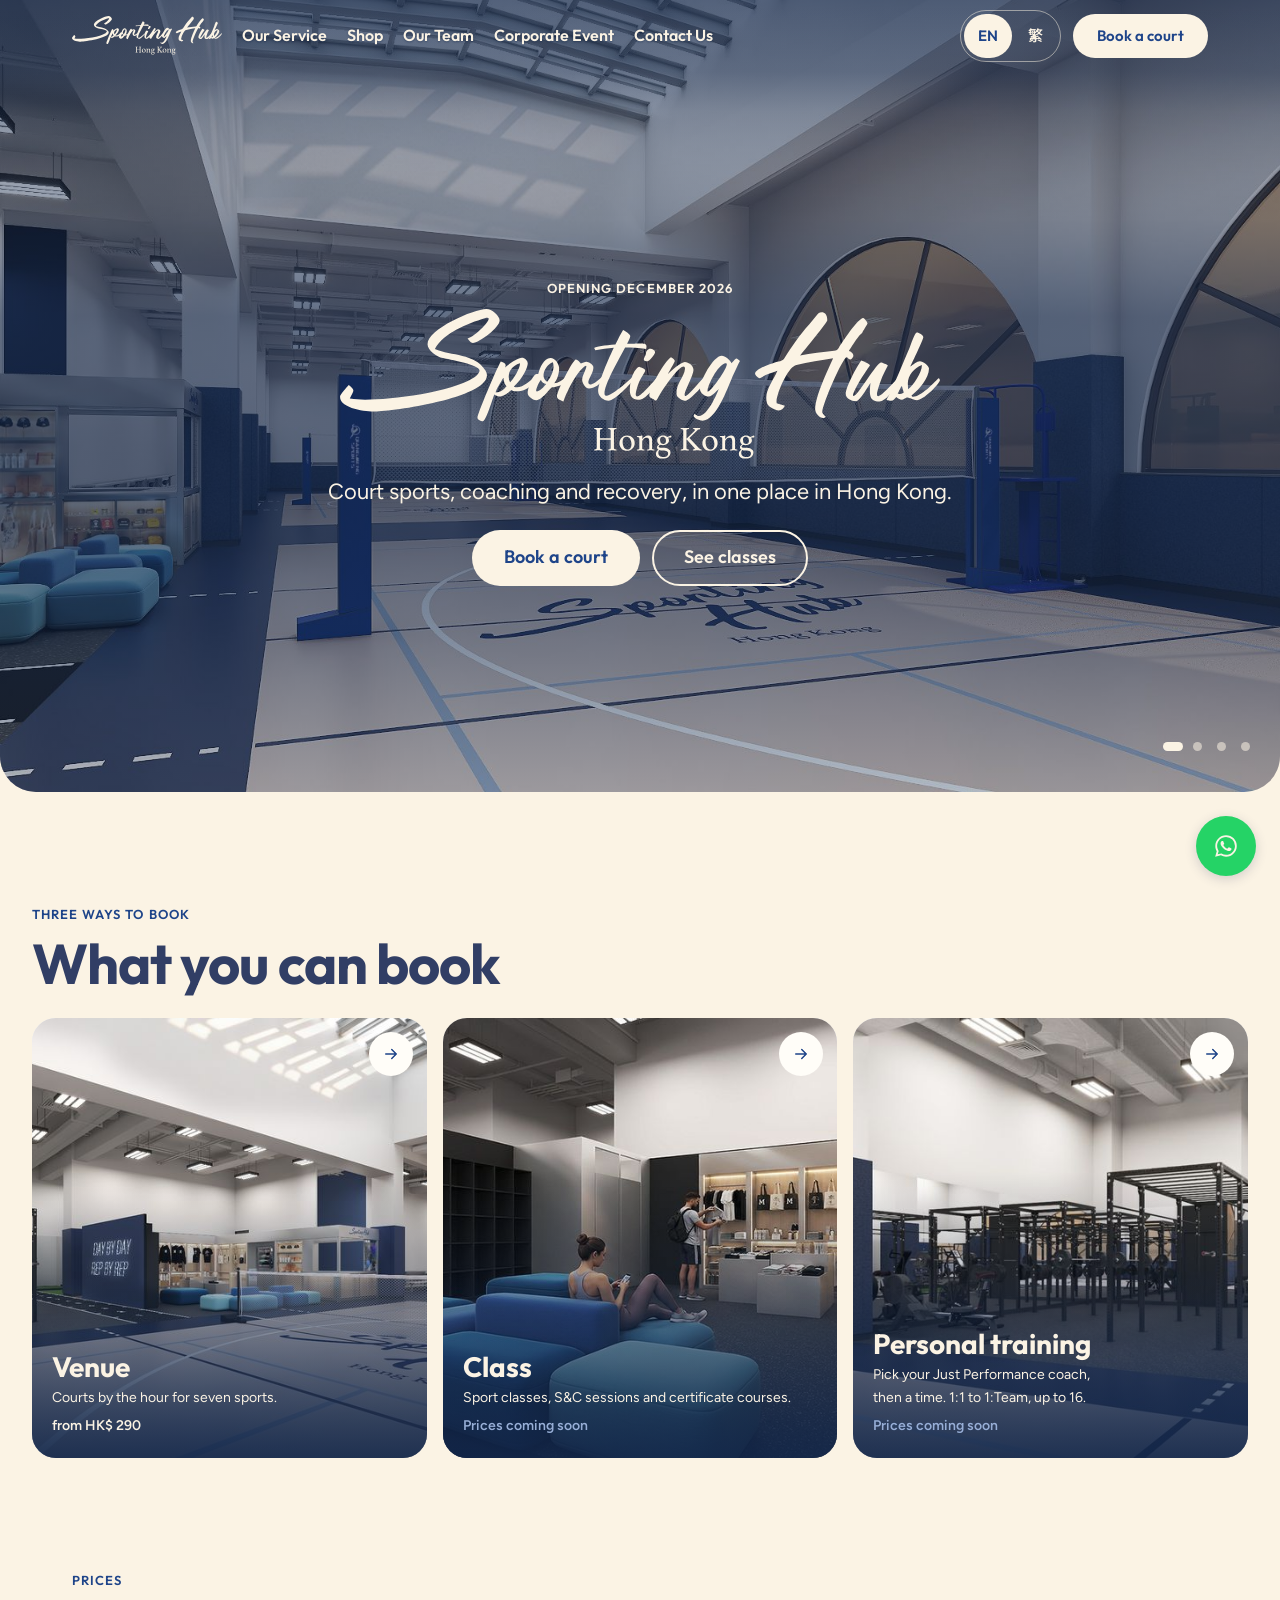
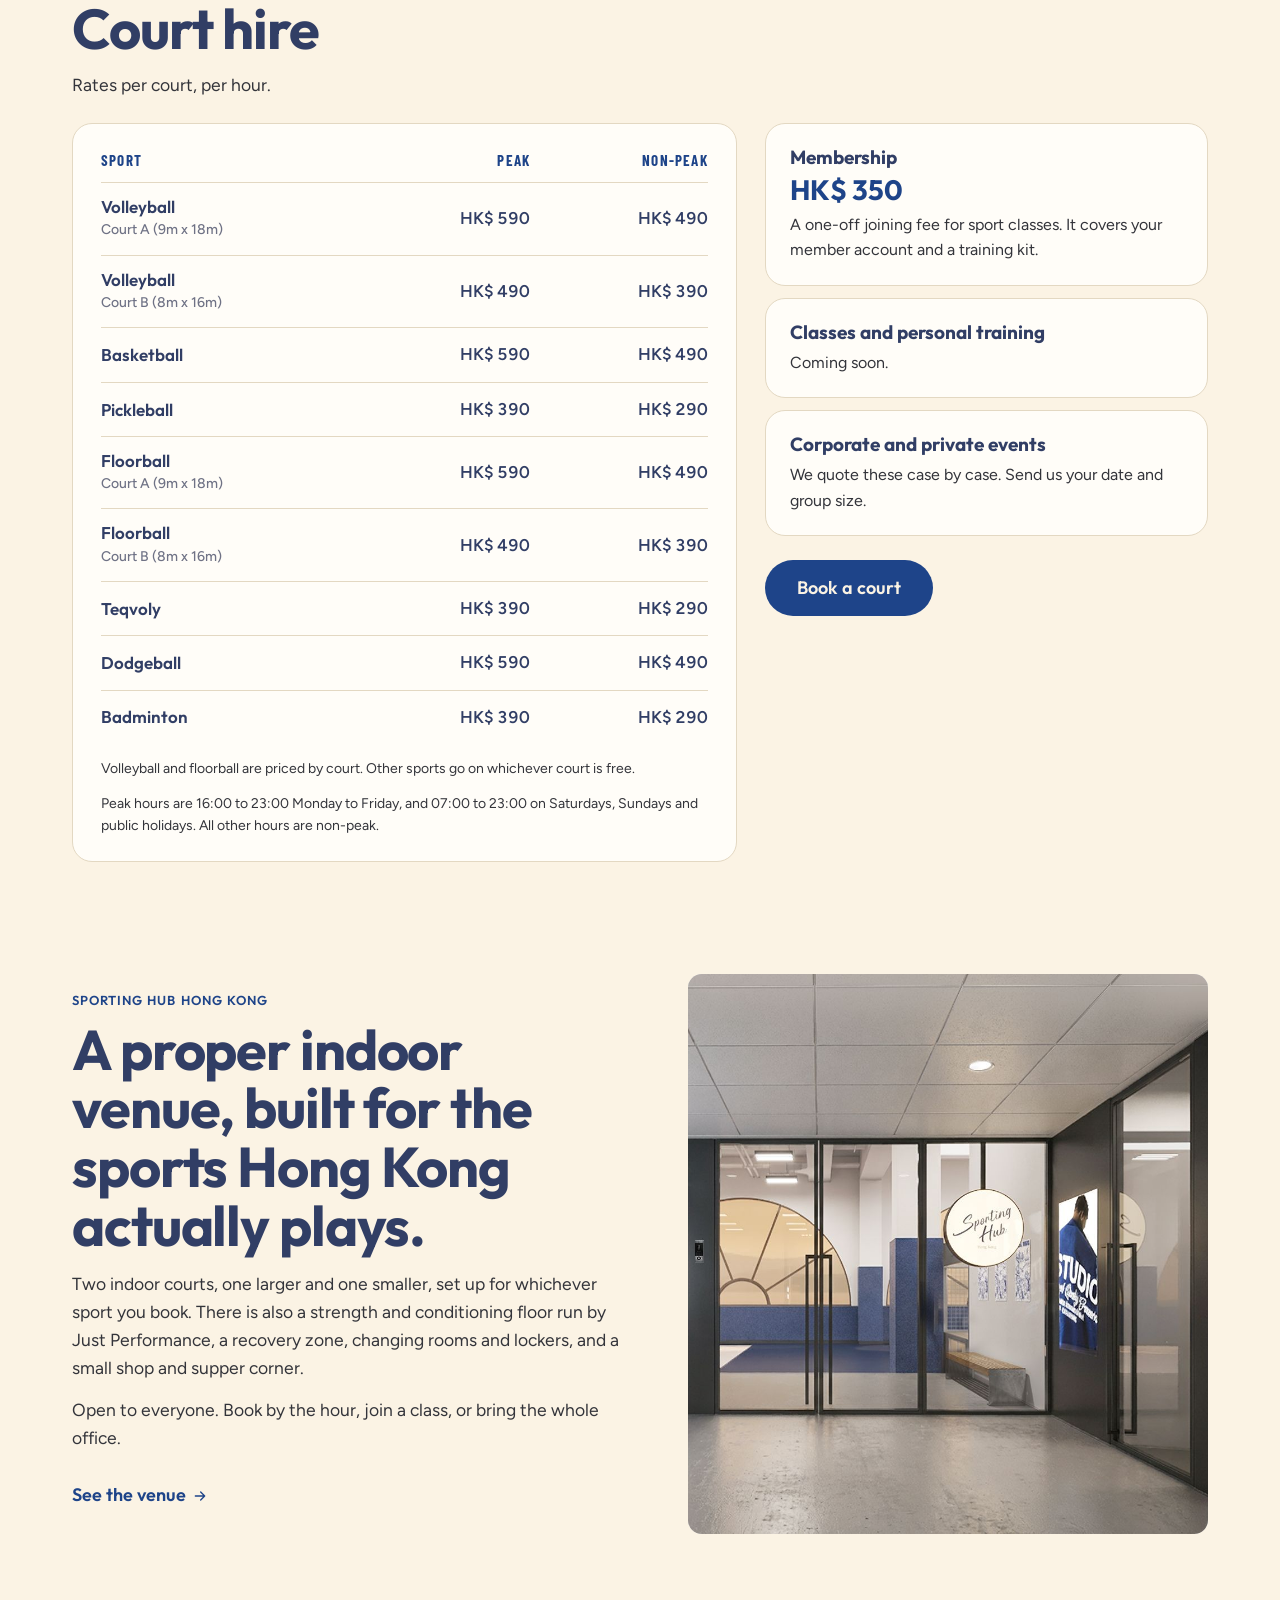
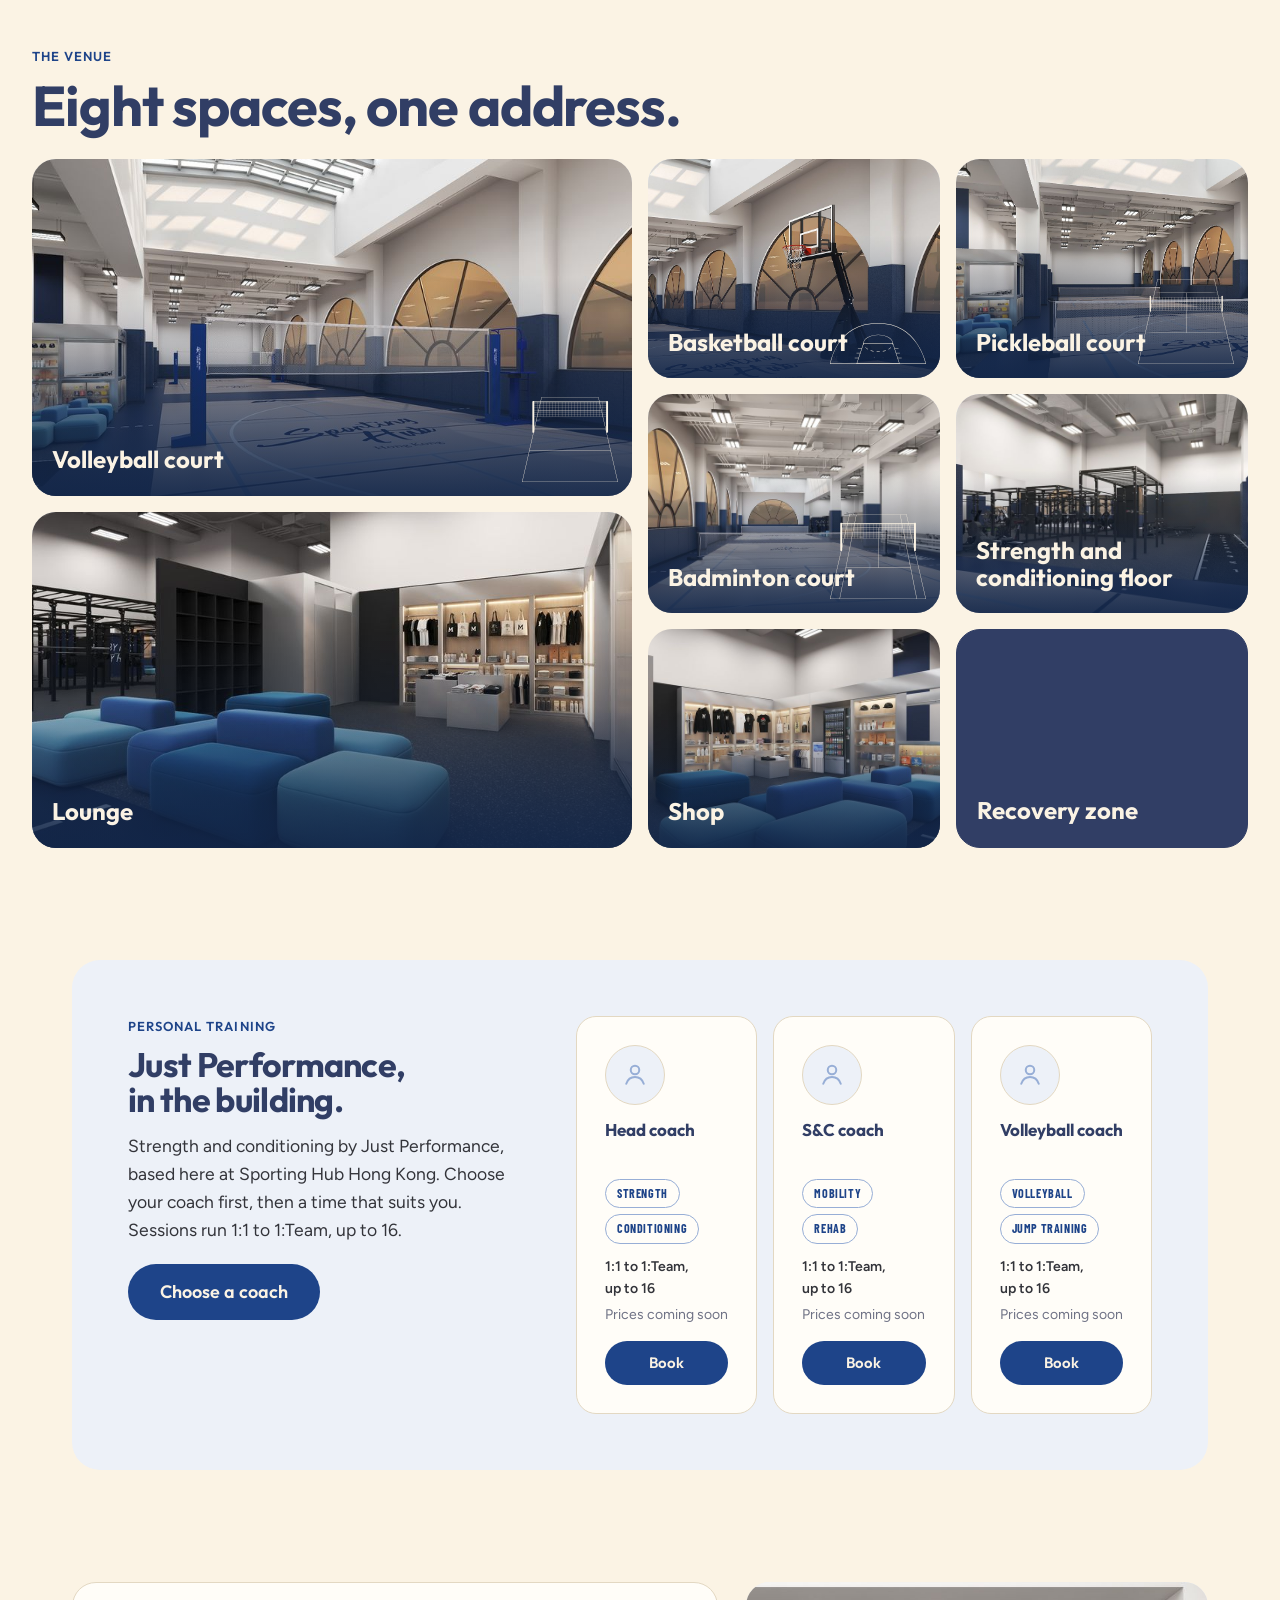
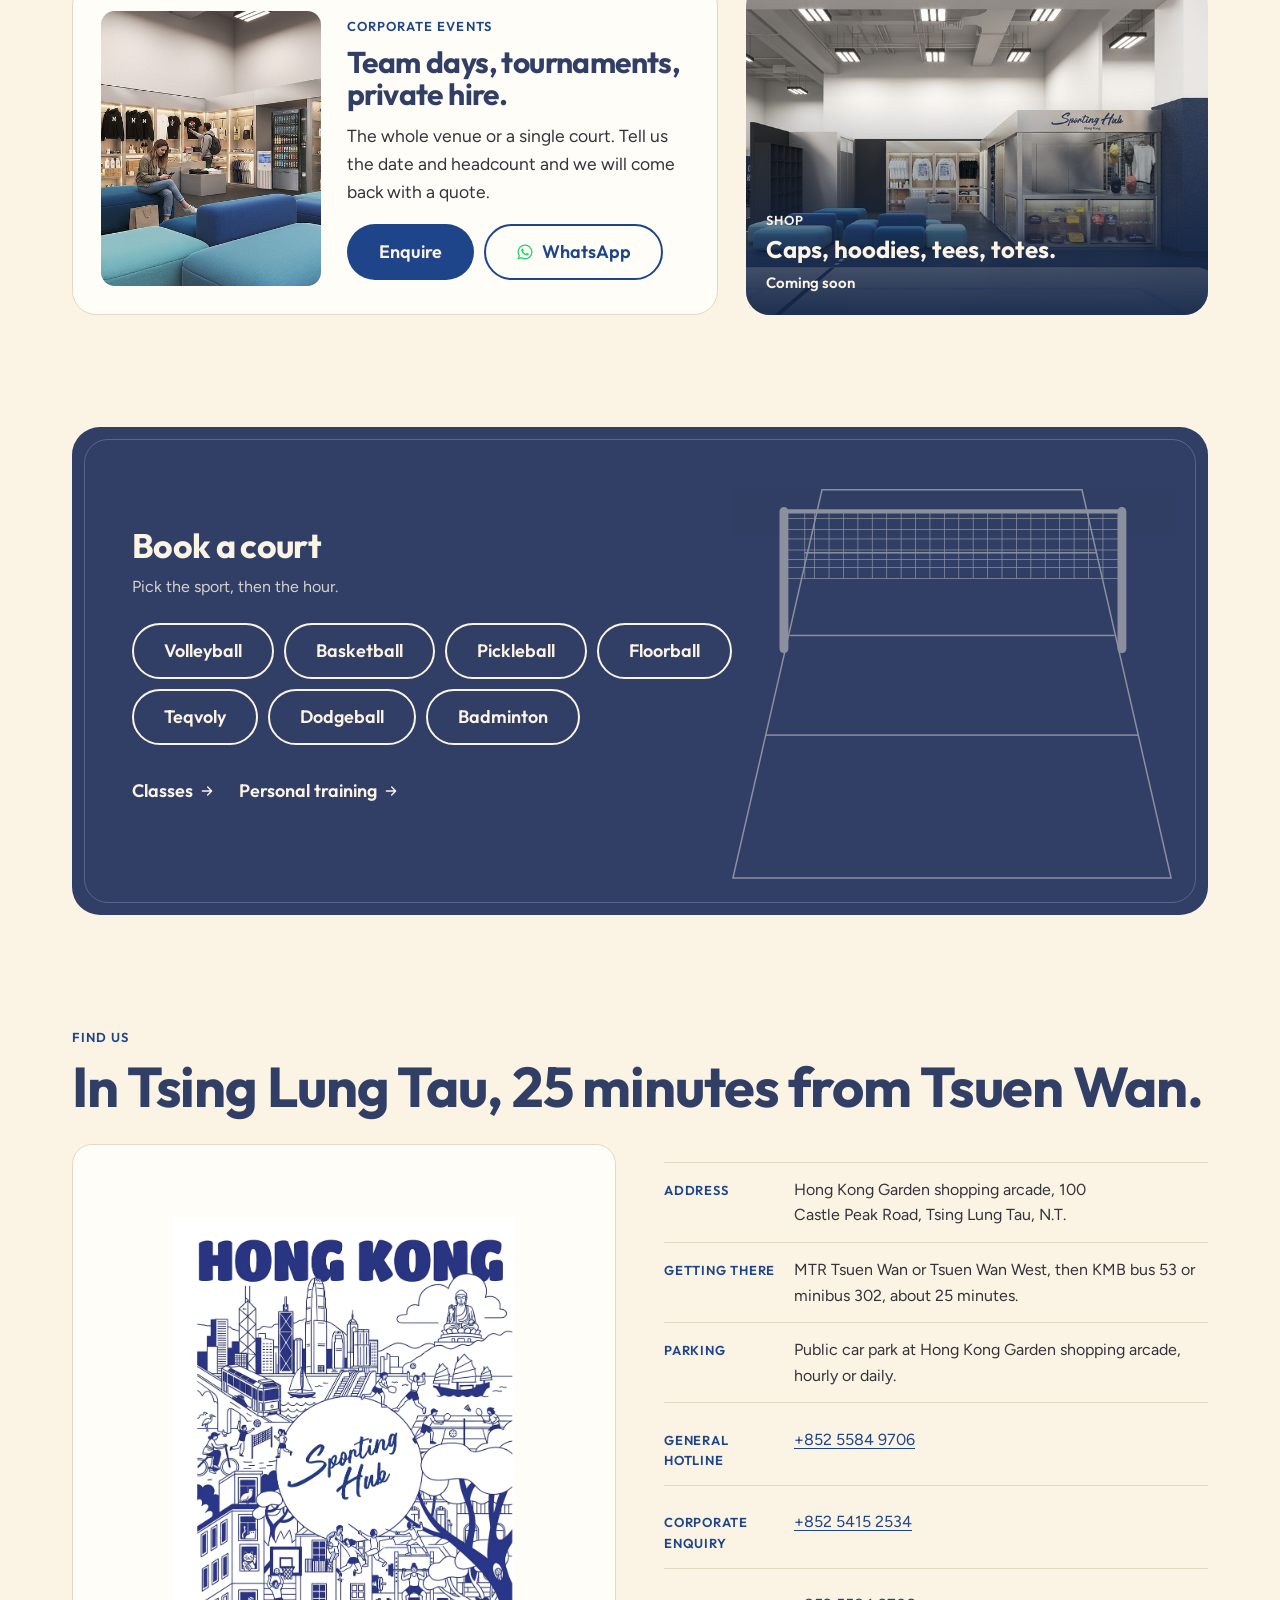
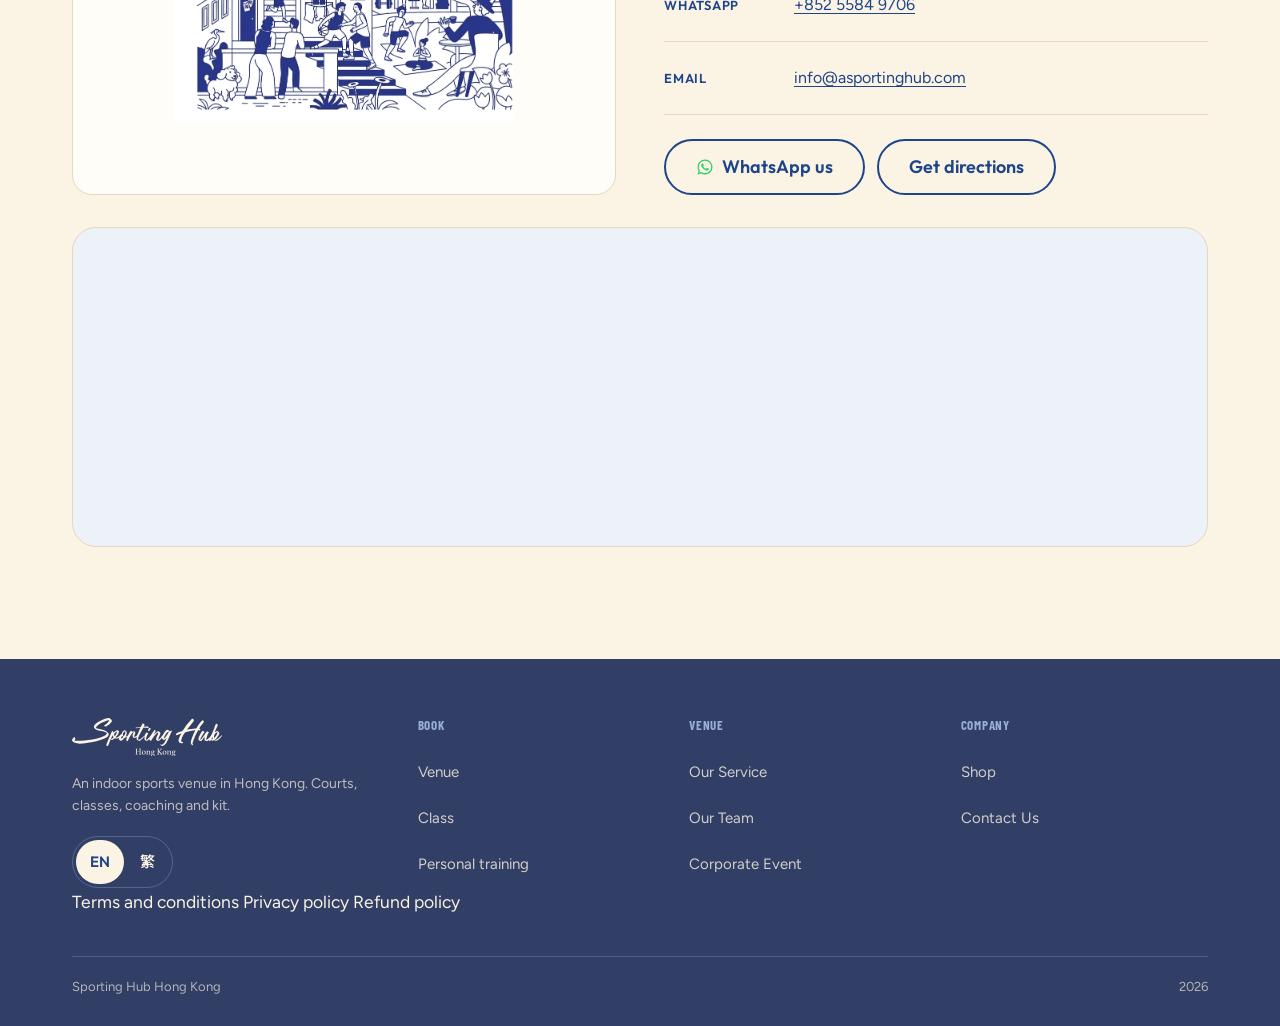
==== commit 85d793bd: "Update prototype v2 (2026-11-13)" ====
--- a/index.html
+++ b/index.html
@@ -634,6 +634,8 @@
           <div class="facts-row is-tbc"><dt data-str="find.hoursLabel"></dt><dd><span class="tbc" data-str="find.hoursValue"></span></dd></div>
           <div class="facts-row"><dt data-str="find.transportLabel"></dt><dd data-str="find.transportValue"></dd></div>
           <div class="facts-row"><dt data-str="find.parkingLabel"></dt><dd data-str="find.parkingValue"></dd></div>
+          <div class="facts-row"><dt data-str="find.hotlineLabel"></dt><dd><a href="tel:+85255849706" data-str="find.hotlineValue"></a></dd></div>
+          <div class="facts-row"><dt data-str="find.corpLabel"></dt><dd><a href="tel:+85254152534" data-str="find.corpValue"></a></dd></div>
           <div class="facts-row"><dt data-str="find.waLabel"></dt><dd><a href="#" id="waFact" target="_blank" rel="noopener" data-str="find.waValue"></a></dd></div>
           <div class="facts-row"><dt data-str="find.emailLabel"></dt><dd><a href="mailto:info@asportinghub.com" data-str="find.emailValue"></a></dd></div>
         </dl>
@@ -682,9 +684,15 @@
         <ul>
           <li><a href="#shop" data-str="footer.linkShop"></a></li>
           <li><a href="#find" data-str="footer.linkContact"></a></li>
-          <li hidden><a href="#" data-str="footer.linkPrivacy"></a></li><!-- round 6: hidden until a privacy page exists -->
         </ul>
       </div>
+    </div>
+    <!-- 2026-10-23: the client's terms, privacy and refund policies (KPay
+         approval), one small link each, as on her other sites -->
+    <div class="footer-legal">
+      <a href="terms.html#terms" data-str="footer.linkTerms"></a>
+      <a href="terms.html#privacy" data-str="footer.linkPrivacy"></a>
+      <a href="terms.html#refund" data-str="footer.linkRefund"></a>
     </div>
     <div class="footer-bottom">
       <span data-str="footer.bottomName"></span>
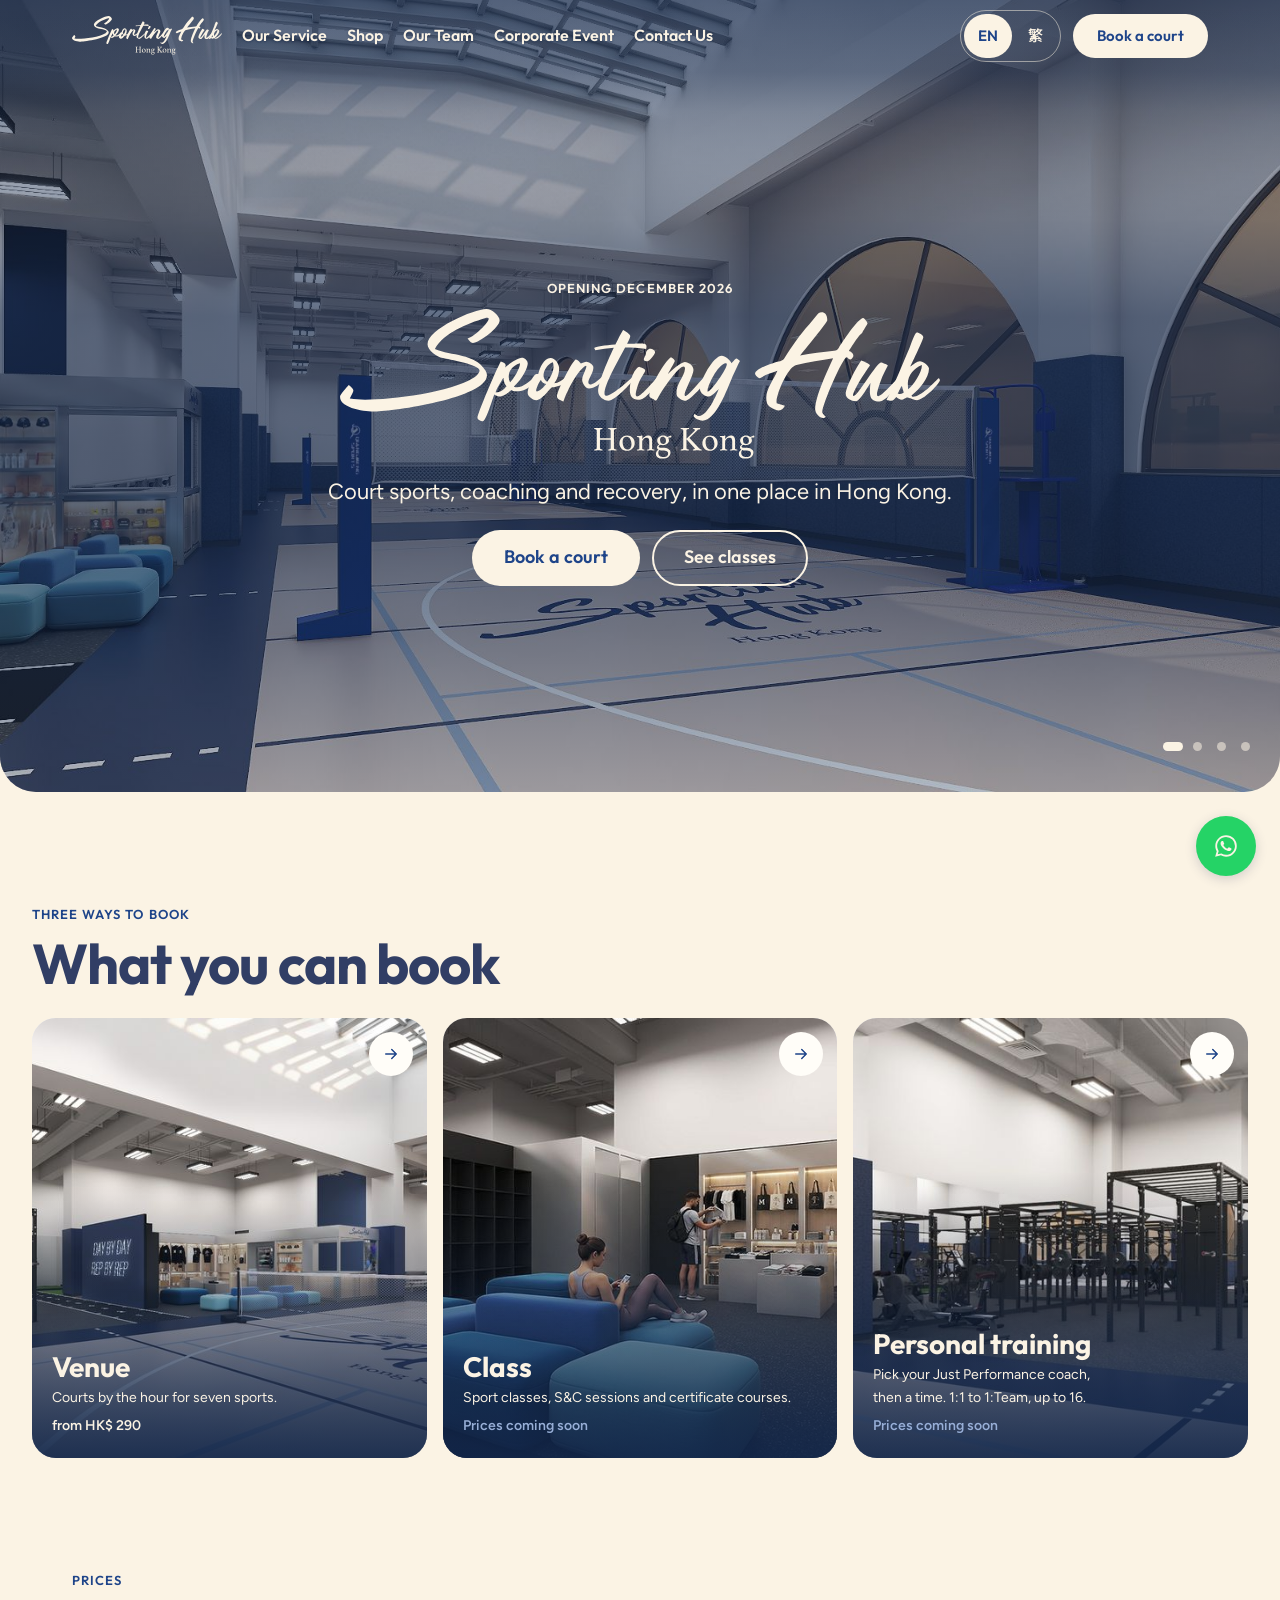
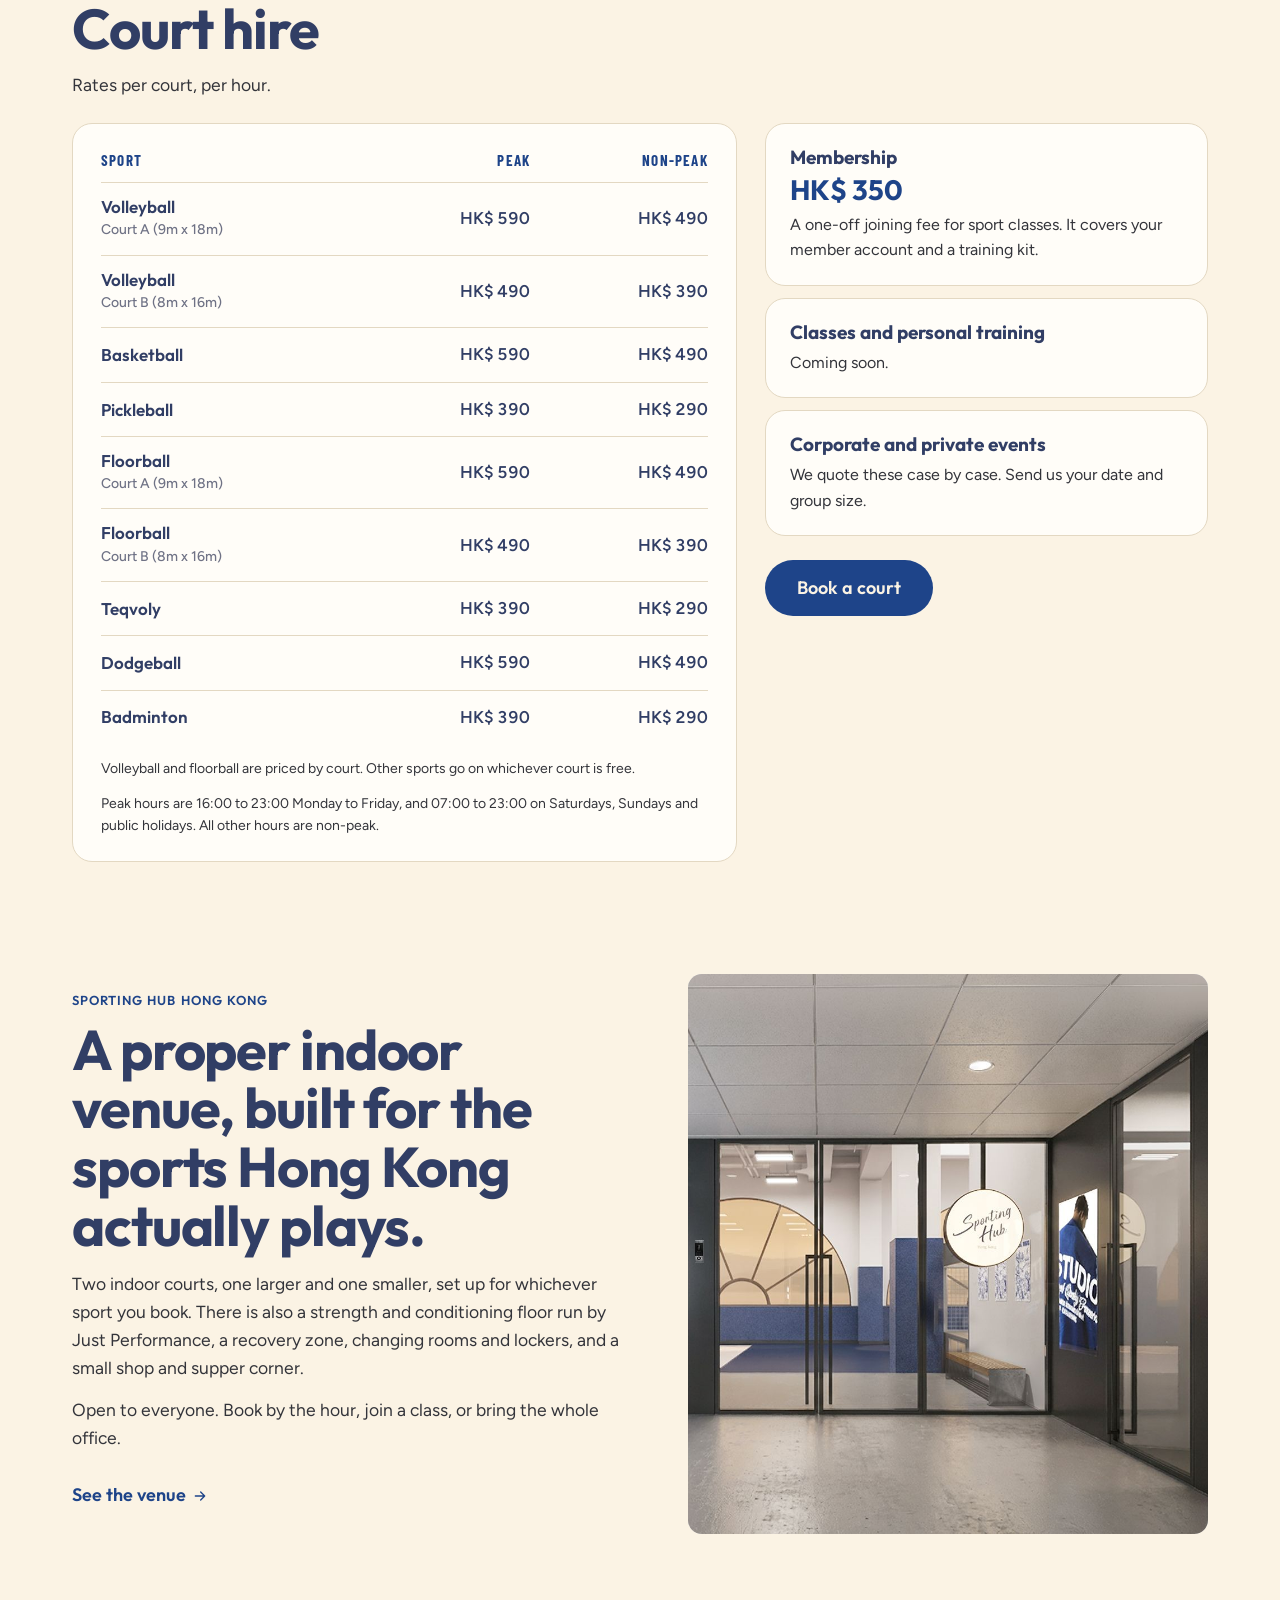
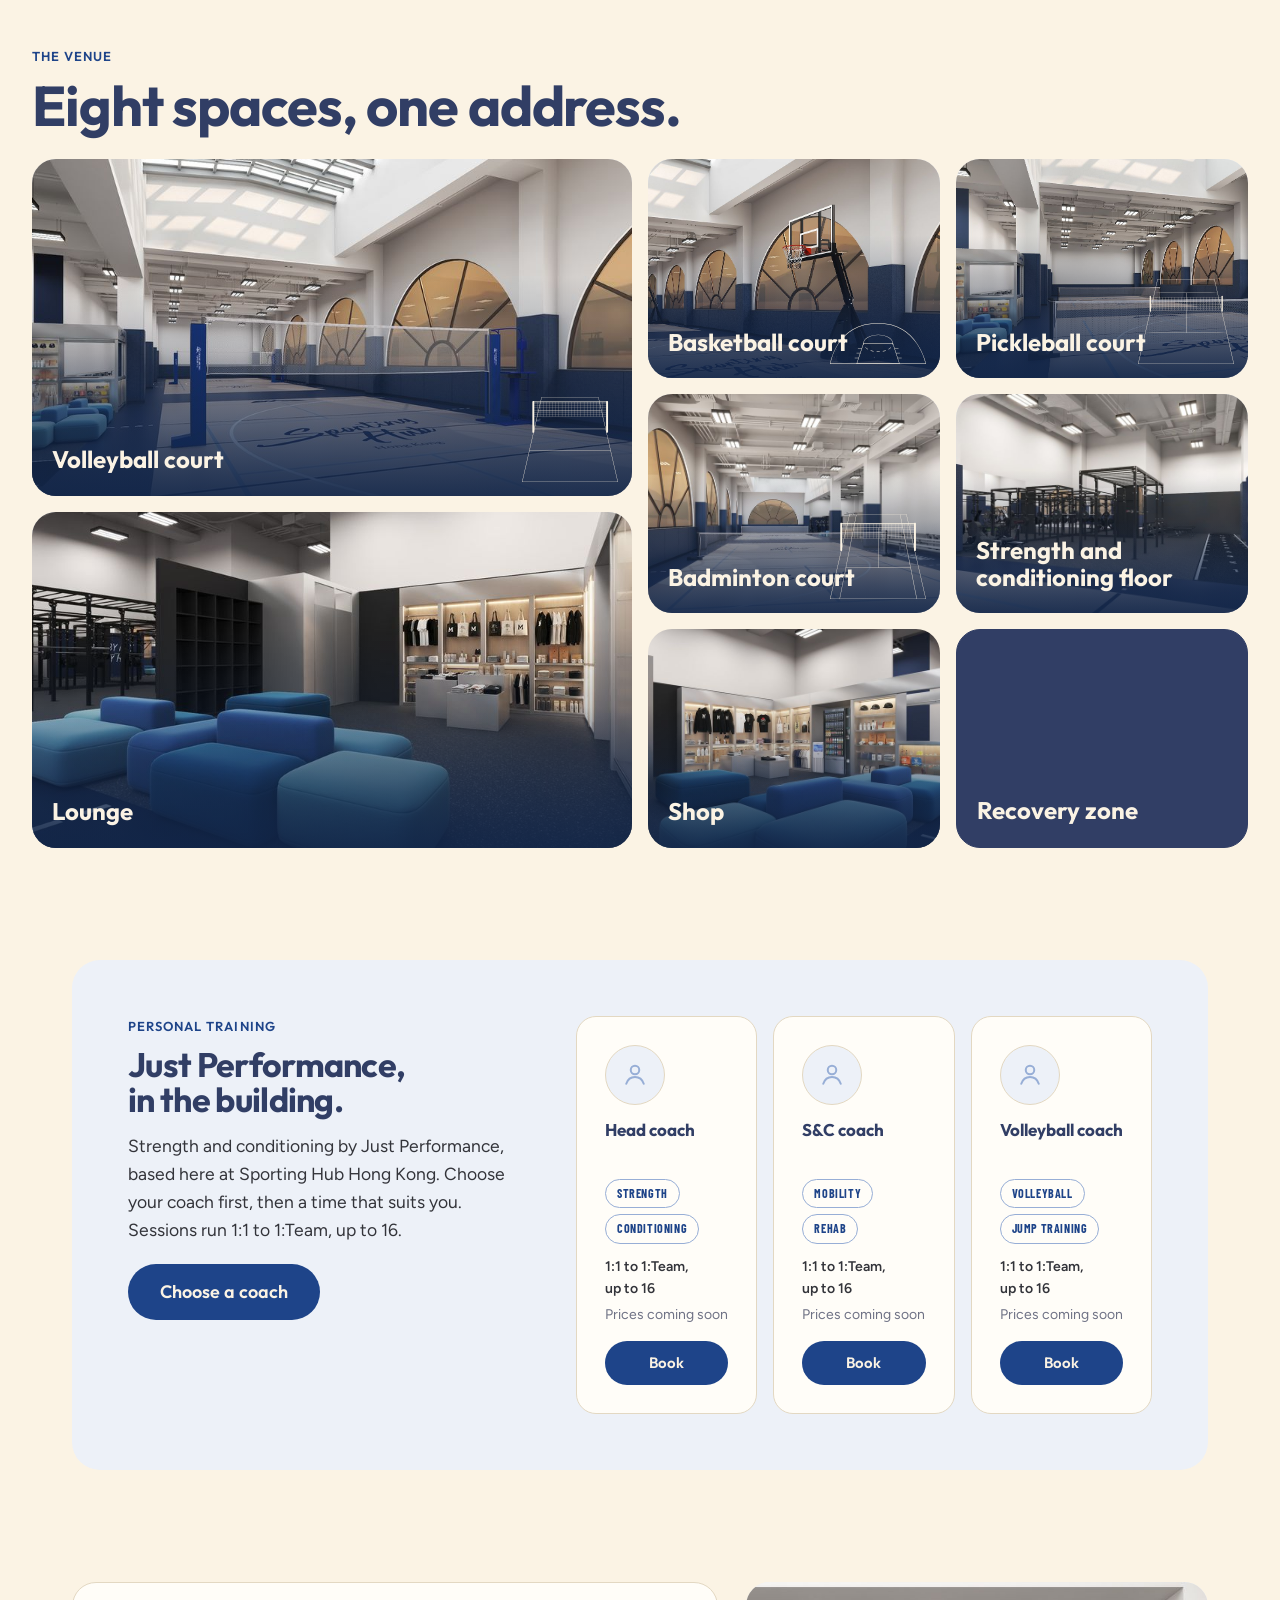
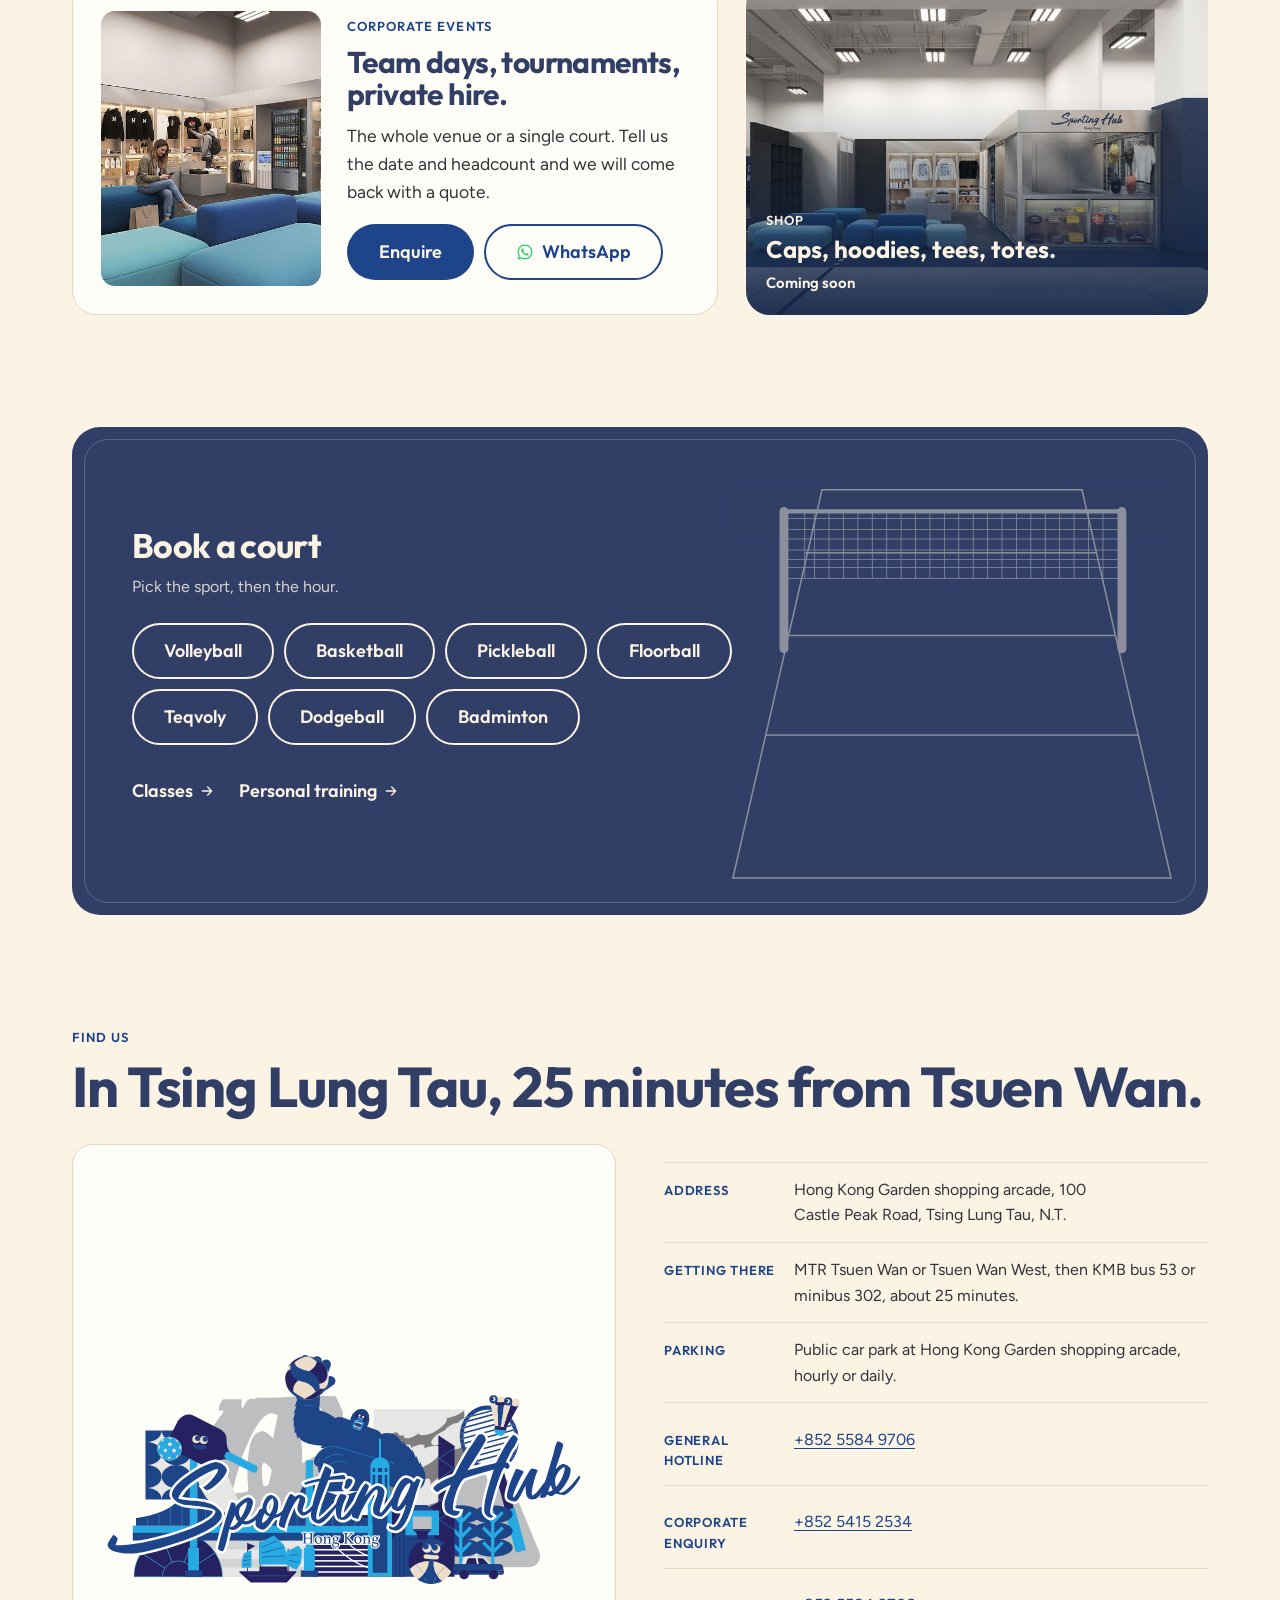
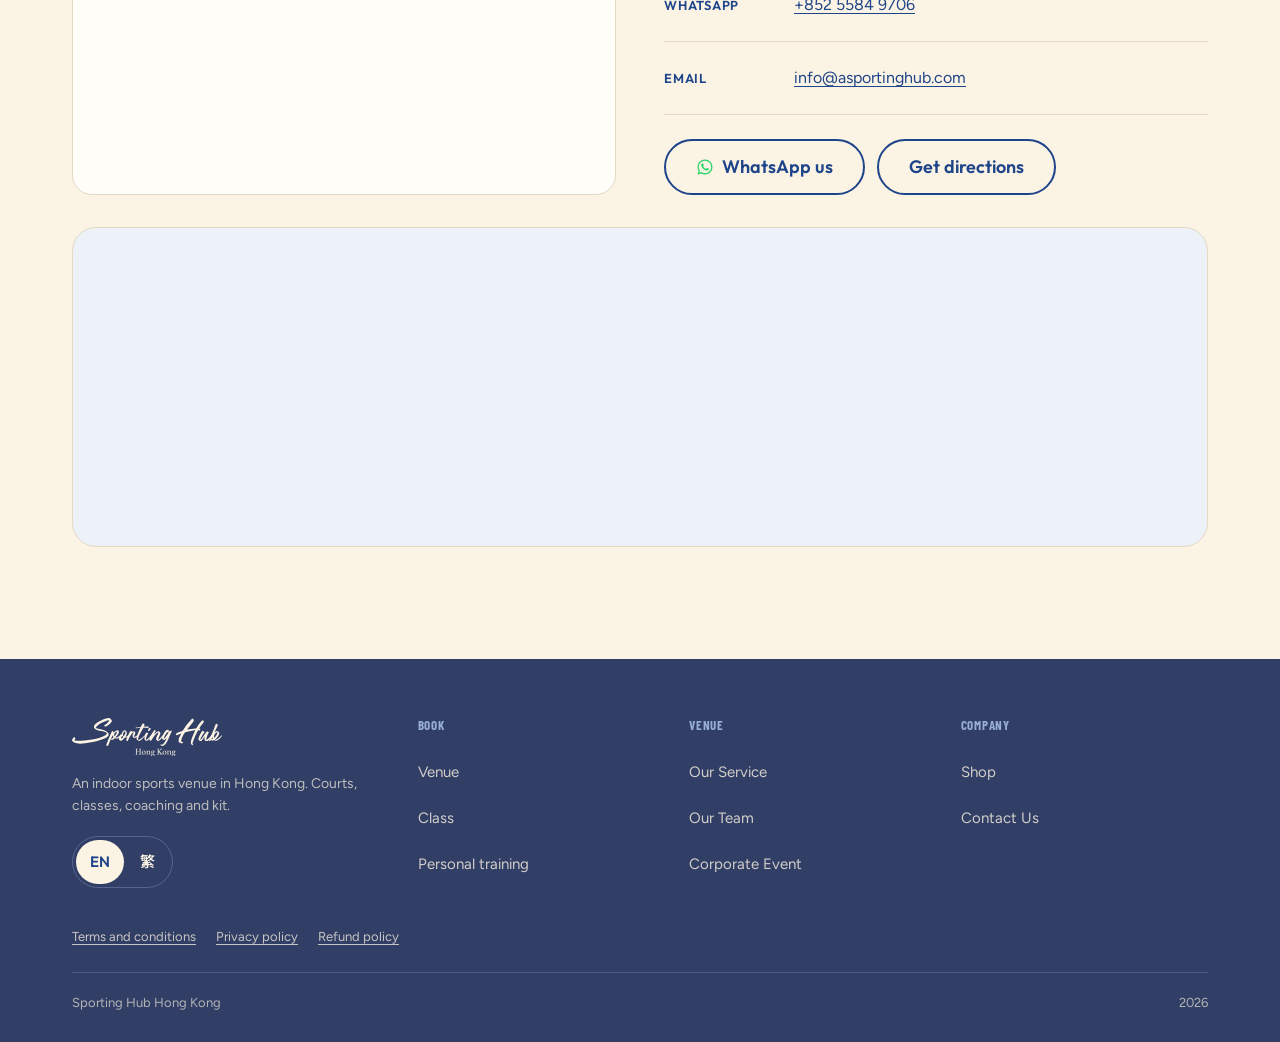
==== commit 0fc3635d: "Update prototype v2 (2026-11-15)" ====
--- a/index.html
+++ b/index.html
@@ -626,7 +626,7 @@
     <h2 class="h-section" style="margin-bottom:28px" data-str="find.title"></h2>
     <div class="find-grid">
       <div class="badge-card">
-        <img src="assets/illustration/hk-scene-badge.png" alt="Line illustration of Hong Kong landmarks and people playing sports, with the Sporting Hub script badge at centre" loading="lazy" width="340" height="506">
+        <img src="assets/illustration/hk-skyline-lockup.svg" alt="Sporting Hub Hong Kong script logo over a flat illustration of Hong Kong landmarks, a junk boat, a taxi and sports balls" loading="lazy" width="2096" height="1005">
       </div>
       <div>
         <dl>
--- a/site.css
+++ b/site.css
@@ -731,7 +731,7 @@
   background:var(--raised-cream); border:1px solid var(--hairline); border-radius:var(--r-card);
   padding:32px; display:flex; align-items:center; justify-content:center; height:100%;
 }
-.badge-card img{ width:340px; max-width:100%; height:auto; }
+.badge-card img{ width:100%; max-width:560px; height:auto; }
 .facts-row{ display:grid; grid-template-columns:118px 1fr; gap:12px; padding:14px 0; border-bottom:1px solid var(--hairline); }
 .facts-row:first-child{ border-top:1px solid var(--hairline); }
 .facts-row dt{ margin:0; font-family:var(--f-display); font-weight:600; font-size:13px; text-transform:uppercase; letter-spacing:.06em; color:var(--sideline-navy); }
@@ -961,3 +961,42 @@
   .space-tile .scrim.scrim-tile{ height:62%; background:linear-gradient(180deg, rgba(17,37,72,0) 0%, rgba(17,37,72,.45) 35%, rgba(17,37,72,.85) 100%); }
 }
 .space-tile .tile-text .h-tile{ text-wrap:balance; }
+
+/* ============ terms page (terms.html, 2026-10-23) ============ */
+/* The client's terms, privacy and refund policies for KPay approval. Her
+   Chinese and English bodies sit side by side in the markup; the language
+   toggle shows one. Reading measure is the site's text column. */
+html:not([lang="zh-Hant"]) .legal-zh, html[lang="zh-Hant"] .legal-en{ display:none; }
+.legal-page{ padding:28px 0 var(--section-gap); }
+.legal-wrap{ max-width:calc(var(--text-col) + 2 * var(--gut)); }
+.legal-back{ font-size:15px; margin-bottom:20px; }
+.legal-back:hover{ text-decoration:underline; text-underline-offset:3px; }
+.legal-title{ margin-bottom:16px; }
+.legal-updated{ font-size:var(--fs-meta); color:var(--meta-grey); margin-top:14px; }
+.legal-toc{
+  margin:28px 0 0; padding:18px 20px 12px; background:var(--raised-cream);
+  border:1px solid var(--hairline); border-radius:var(--r-card);
+}
+.legal-toc ol{ list-style:decimal; padding-left:1.4em; color:var(--sideline-navy); }
+.legal-toc a{ display:inline-flex; align-items:center; min-height:40px; color:var(--sideline-navy); text-decoration:underline; text-underline-offset:3px; }
+.legal-sec{ padding-top:48px; scroll-margin-top:72px; }
+@media(min-width:1000px){ .legal-sec{ scroll-margin-top:80px; } }
+.legal-sec h2{ font-size:26px; line-height:1.2; margin:0 0 18px; }
+.legal-sec ul{ list-style:disc; padding-left:1.3em; display:grid; gap:14px; }
+.legal-sec ul ul{ list-style:circle; margin-top:8px; gap:10px; }
+.legal-sec li{ font-size:16px; line-height:1.7; }
+.legal-sec li::marker{ color:var(--sideline-navy); }
+.legal-sec strong{ font-weight:600; color:var(--deep-navy); }
+.legal-contact .facts{ margin:20px 0 0; }
+.legal-contact .facts-row dd{ word-break:normal; overflow-wrap:anywhere; }
+/* footer legal links: small, one row above the bottom bar (every page that
+   carries the footer links them, as the client asked) */
+.footer-legal{ display:flex; flex-wrap:wrap; gap:0 20px; margin-top:28px; }
+.footer-legal a{
+  display:inline-flex; align-items:center; min-height:44px; font-size:13px;
+  color:rgba(251,243,228,.75); text-decoration:underline; text-underline-offset:3px;
+}
+.footer-legal a:hover{ color:var(--court-cream); }
+.footer-legal + .footer-bottom{ margin-top:12px; }
+.legal-footer{ padding-top:20px; }
+.legal-footer .footer-legal{ margin-top:0; }
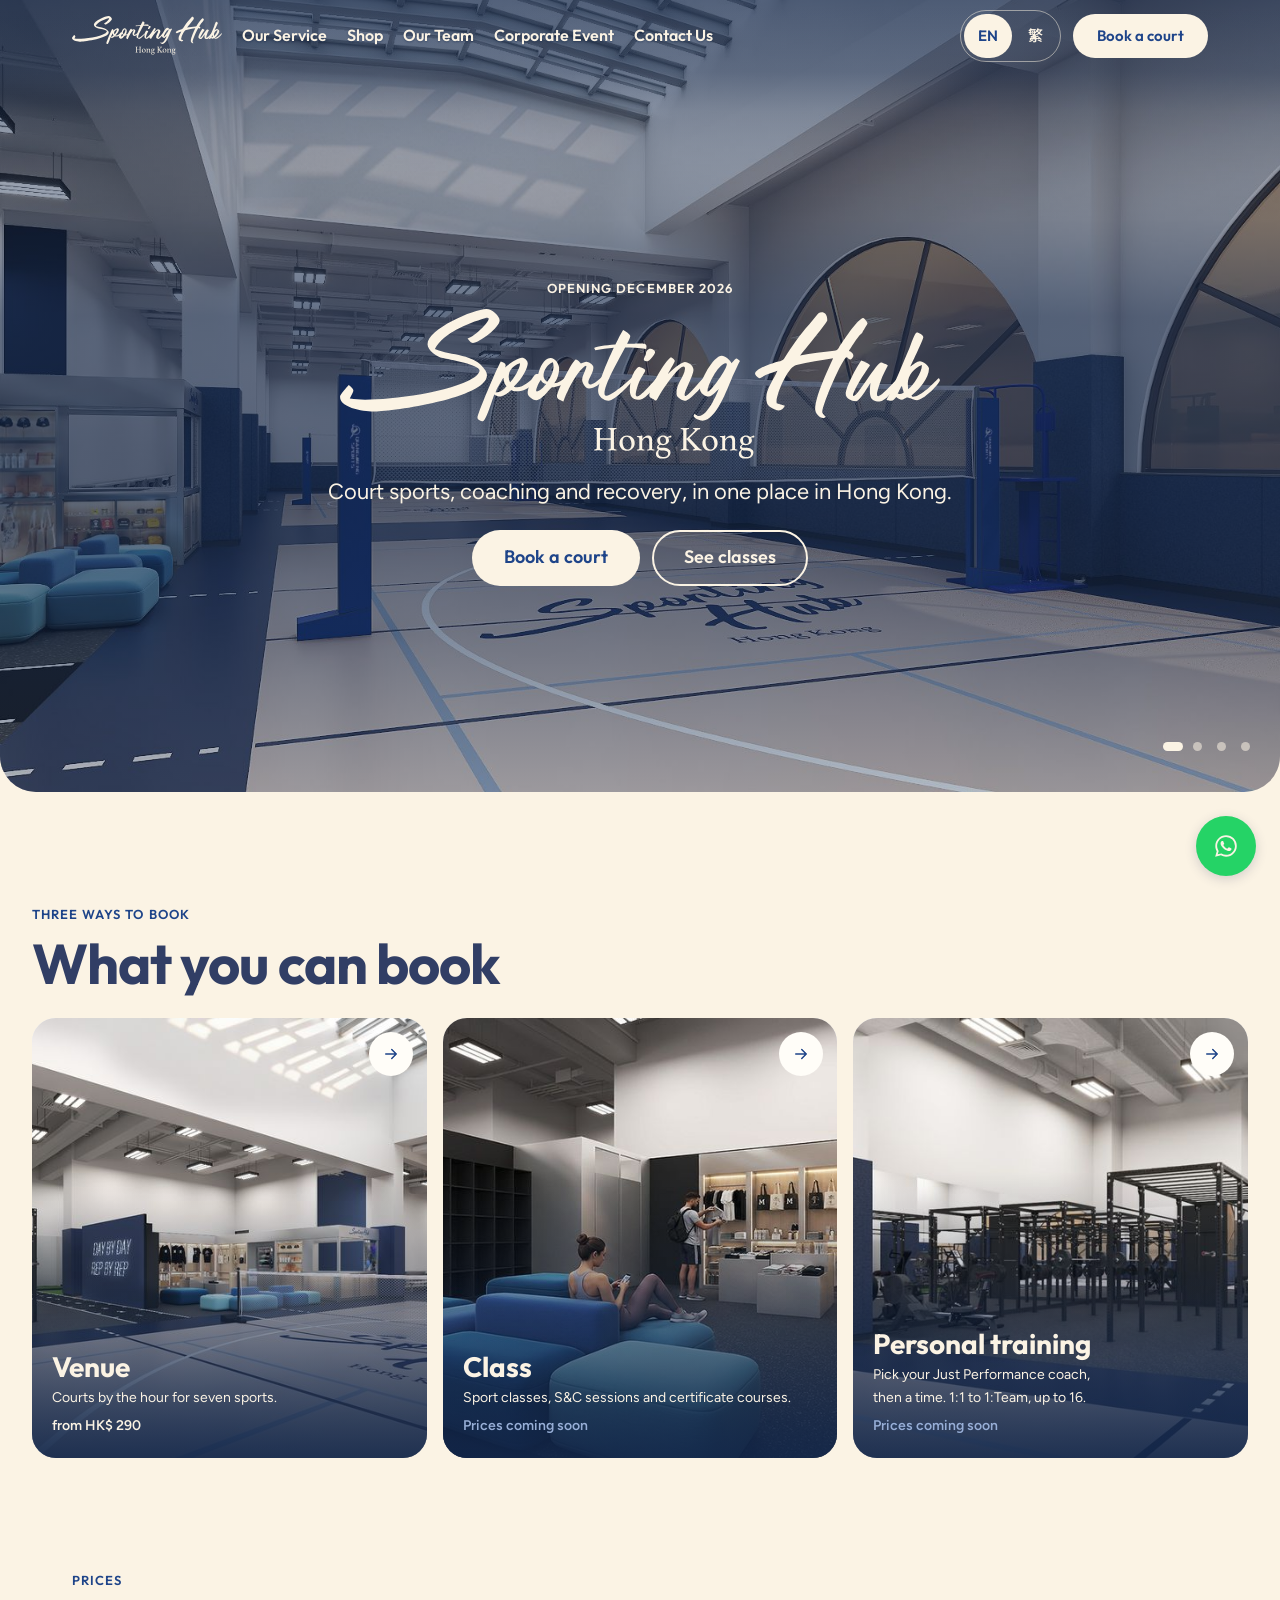
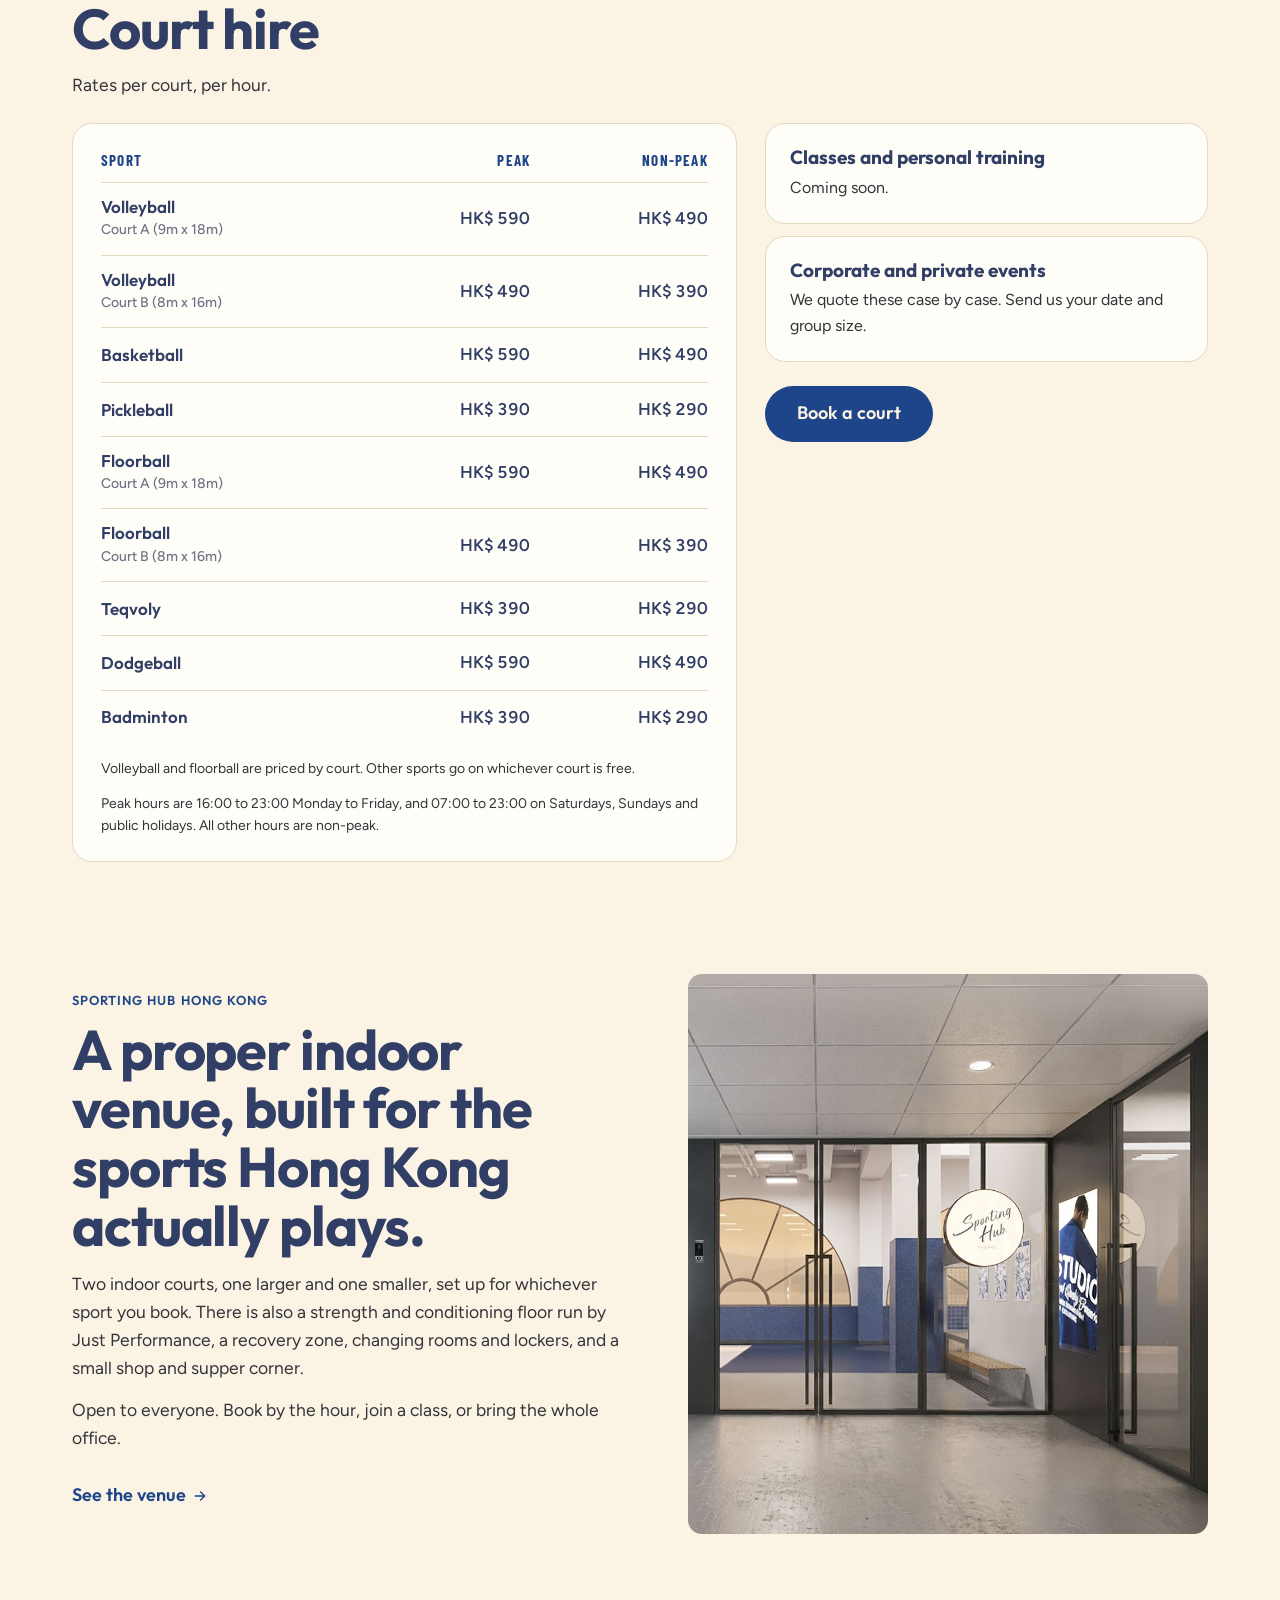
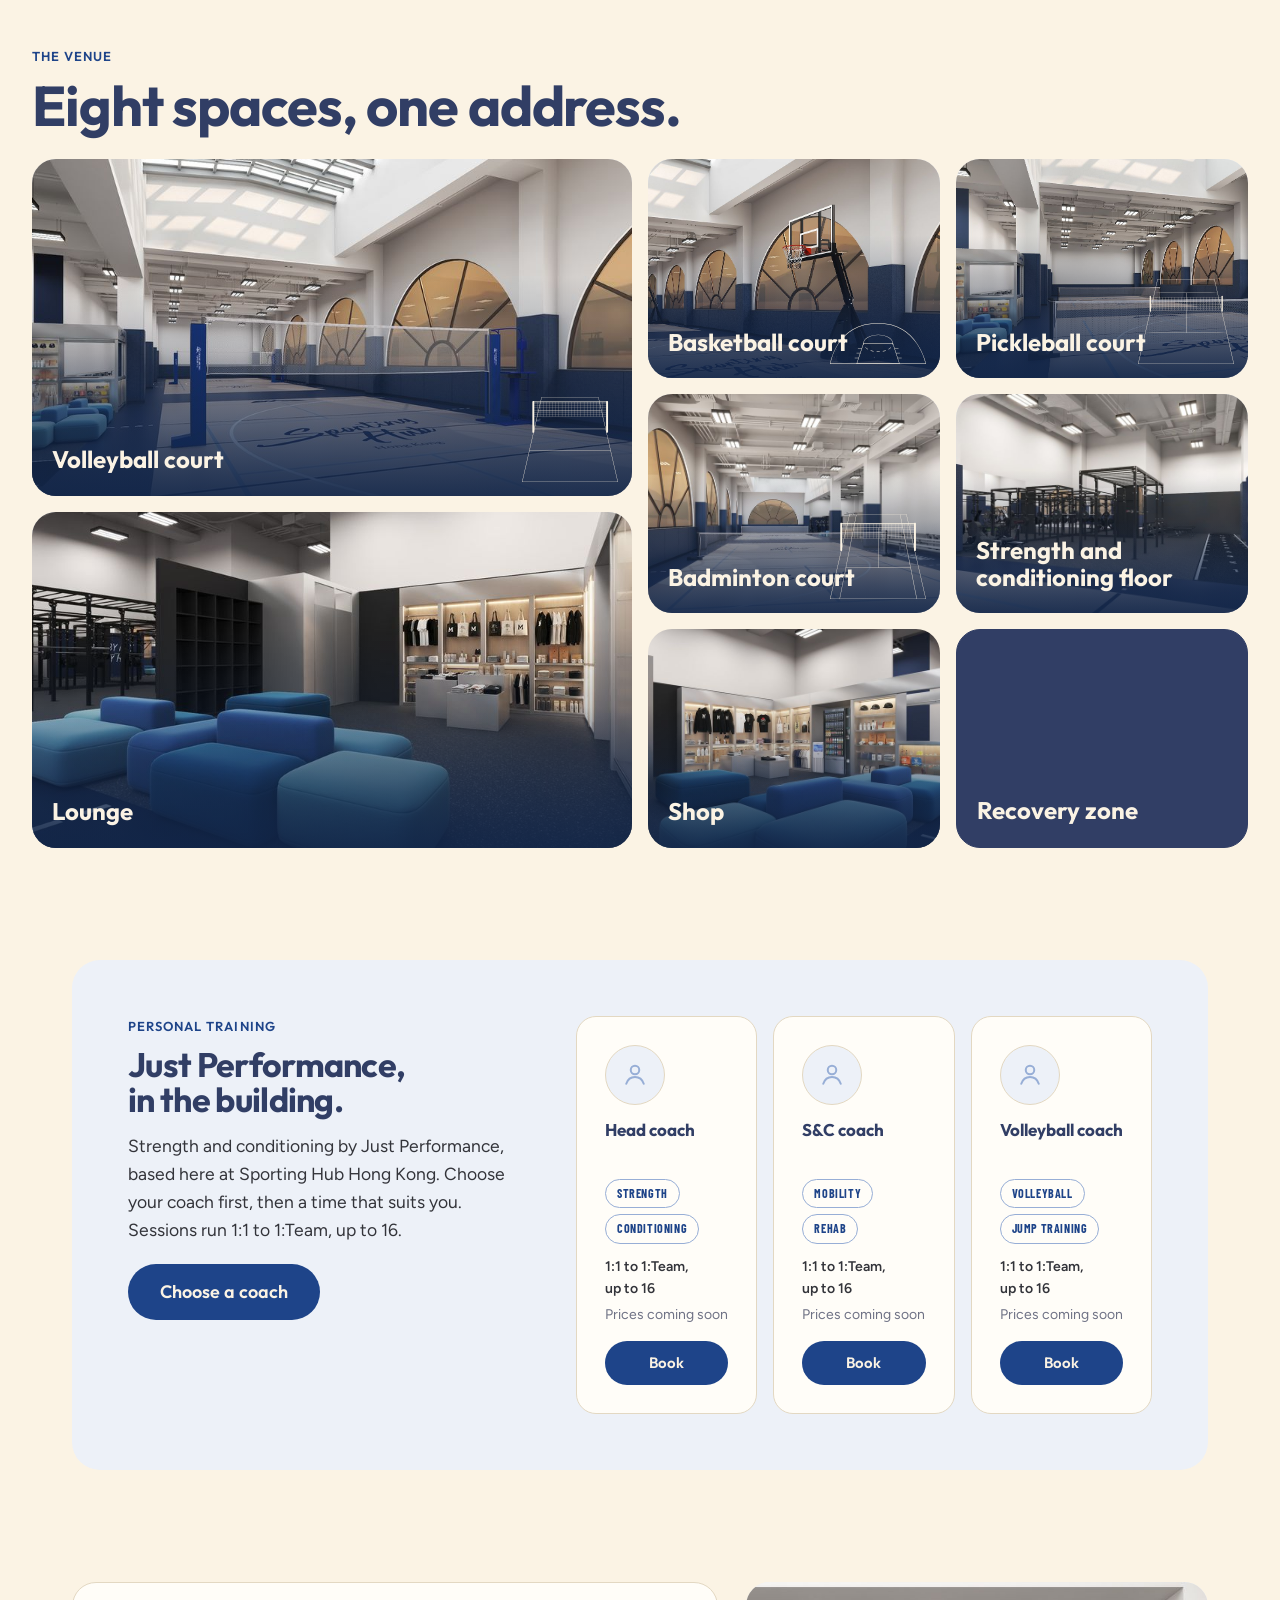
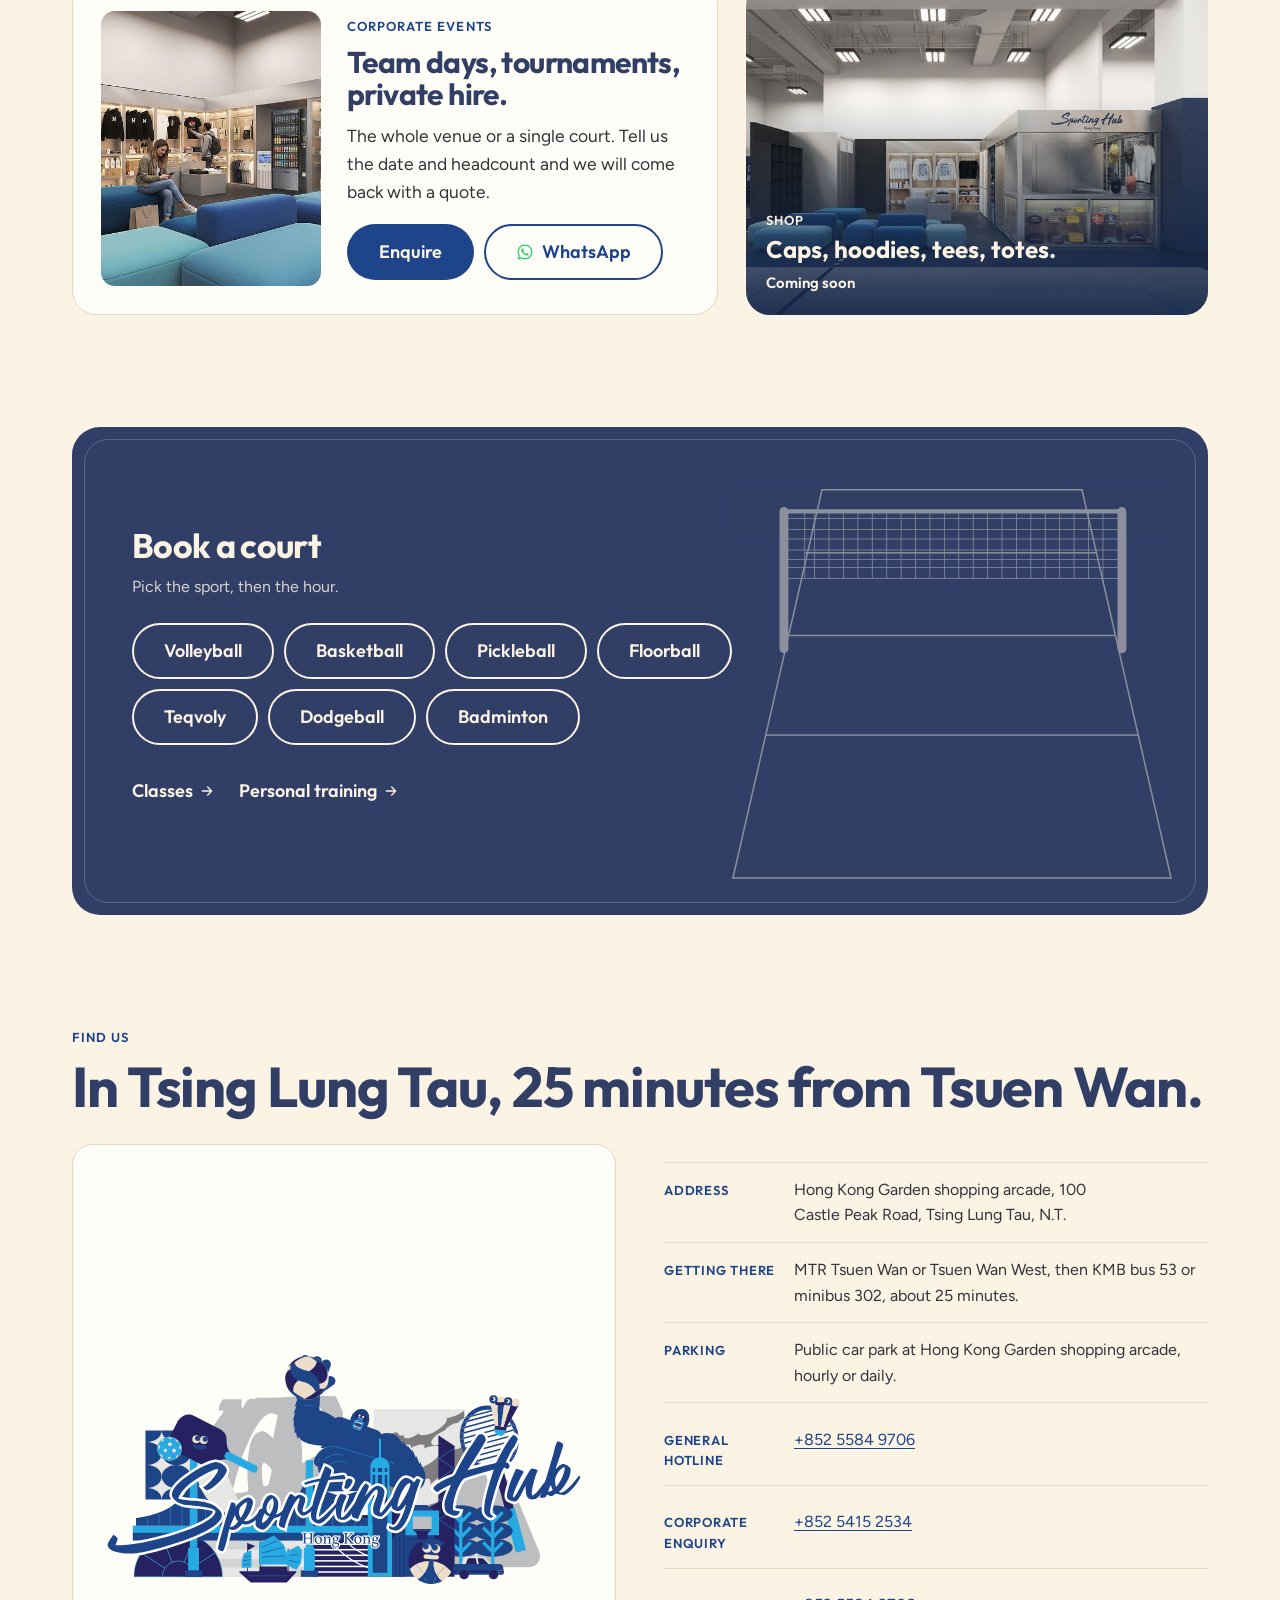
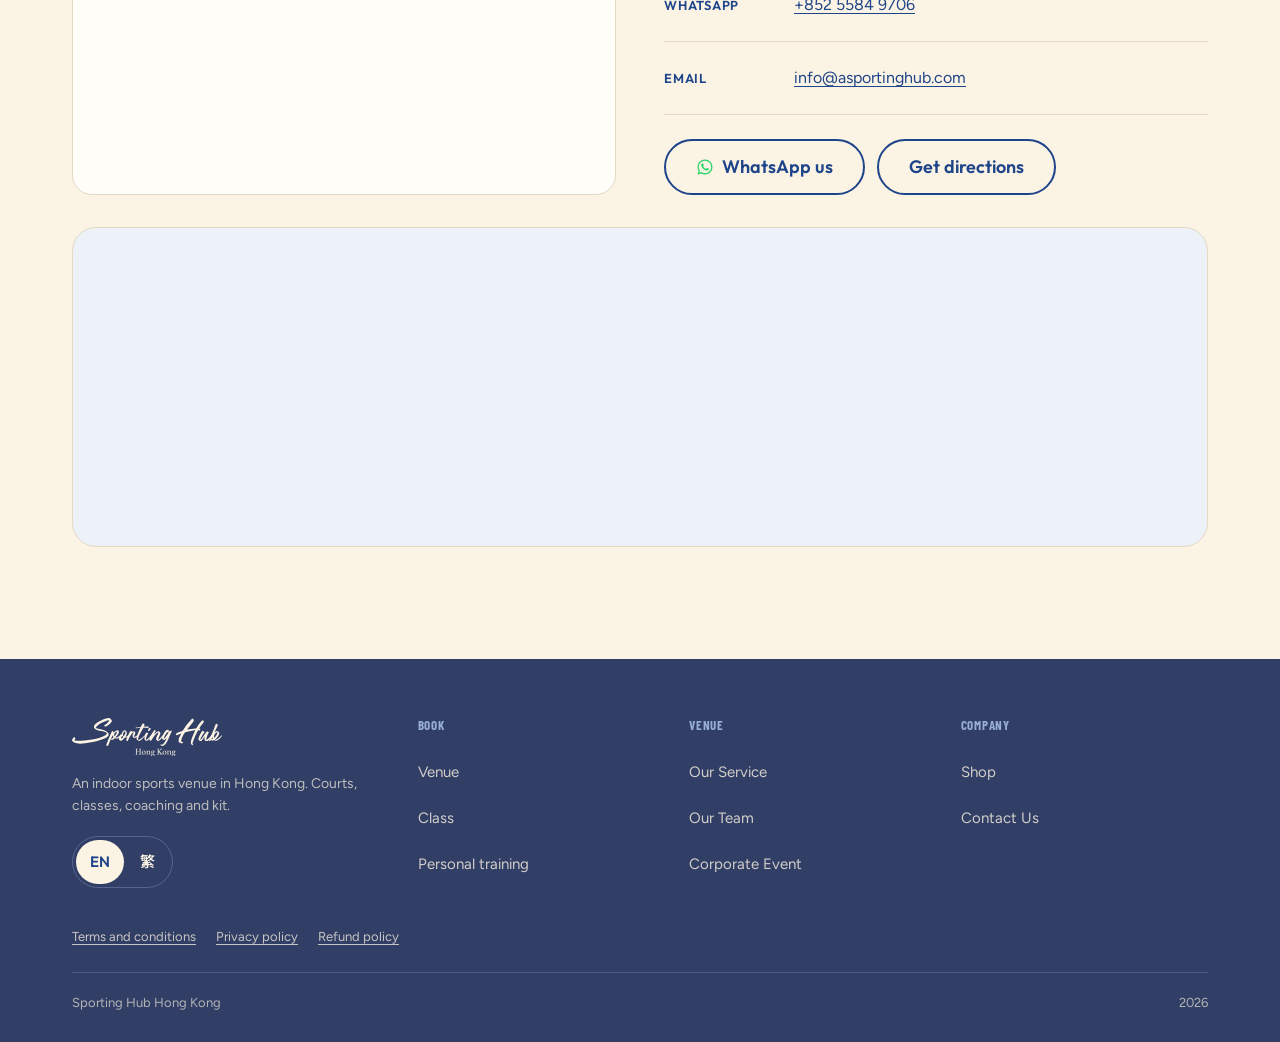
==== commit b8718607: "Hide membership card in prices section" ====
--- a/index.html
+++ b/index.html
@@ -149,7 +149,8 @@
         <p class="price-hours" data-str="prices.hours"></p>
       </div>
       <div class="price-notes">
-        <div class="price-note">
+        <!-- membership card hidden 2026-11-17 (Alfred); remove `hidden` to bring it back -->
+        <div class="price-note" hidden>
           <h3 class="h-note" data-str="prices.memberTitle"></h3>
           <p class="price-figure" id="memberFee"></p>
           <p class="body-text" data-str="prices.memberBody"></p>
--- a/site.css
+++ b/site.css
@@ -878,6 +878,7 @@
 .price-actions{ display:flex; flex-wrap:wrap; align-items:center; gap:12px; margin-top:12px; }
 .price-notes > .soon-note{ margin-top:0; }
 .price-actions [hidden]{ display:none !important; }
+.price-note[hidden]{ display:none !important; }
 
 /* Visual QA 2026-10-03. The opens-soon line and the peak-hours note carry
    real information, so they take Charcoal rather than Meta grey, which sits
